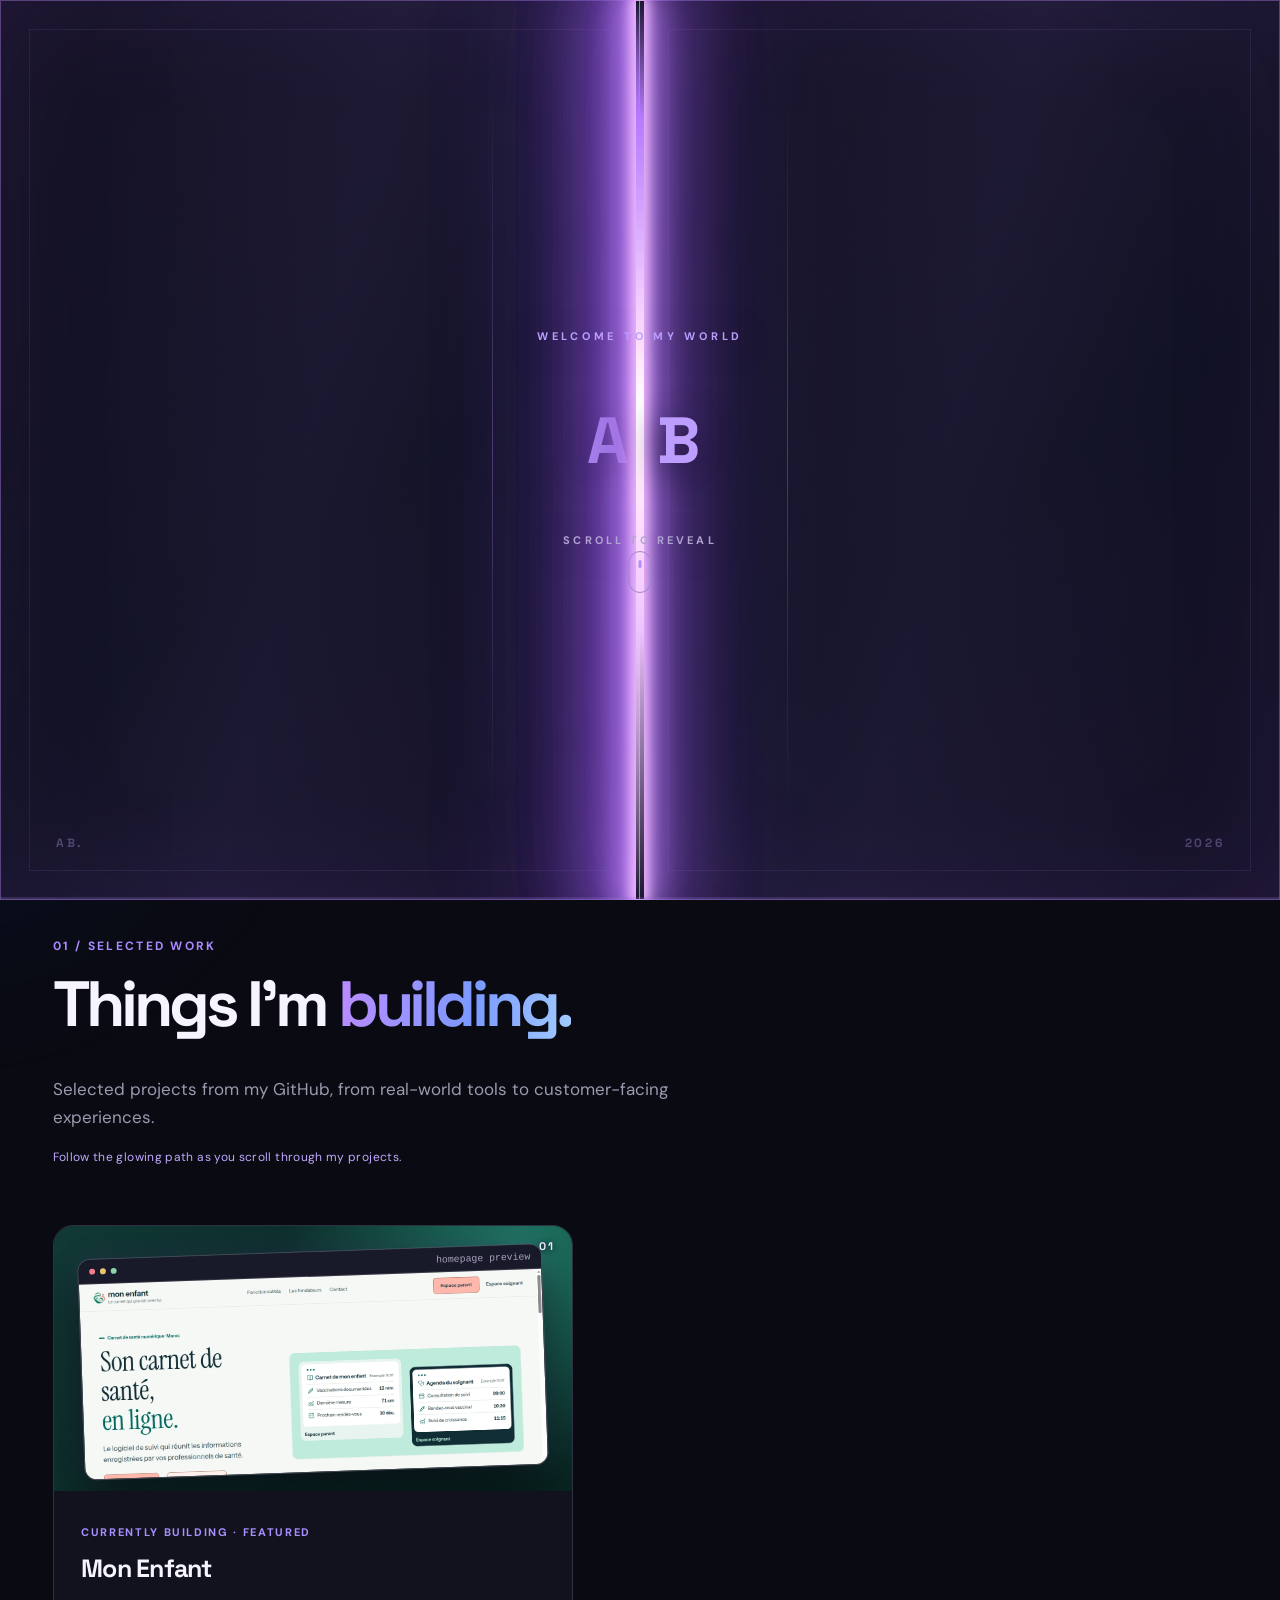
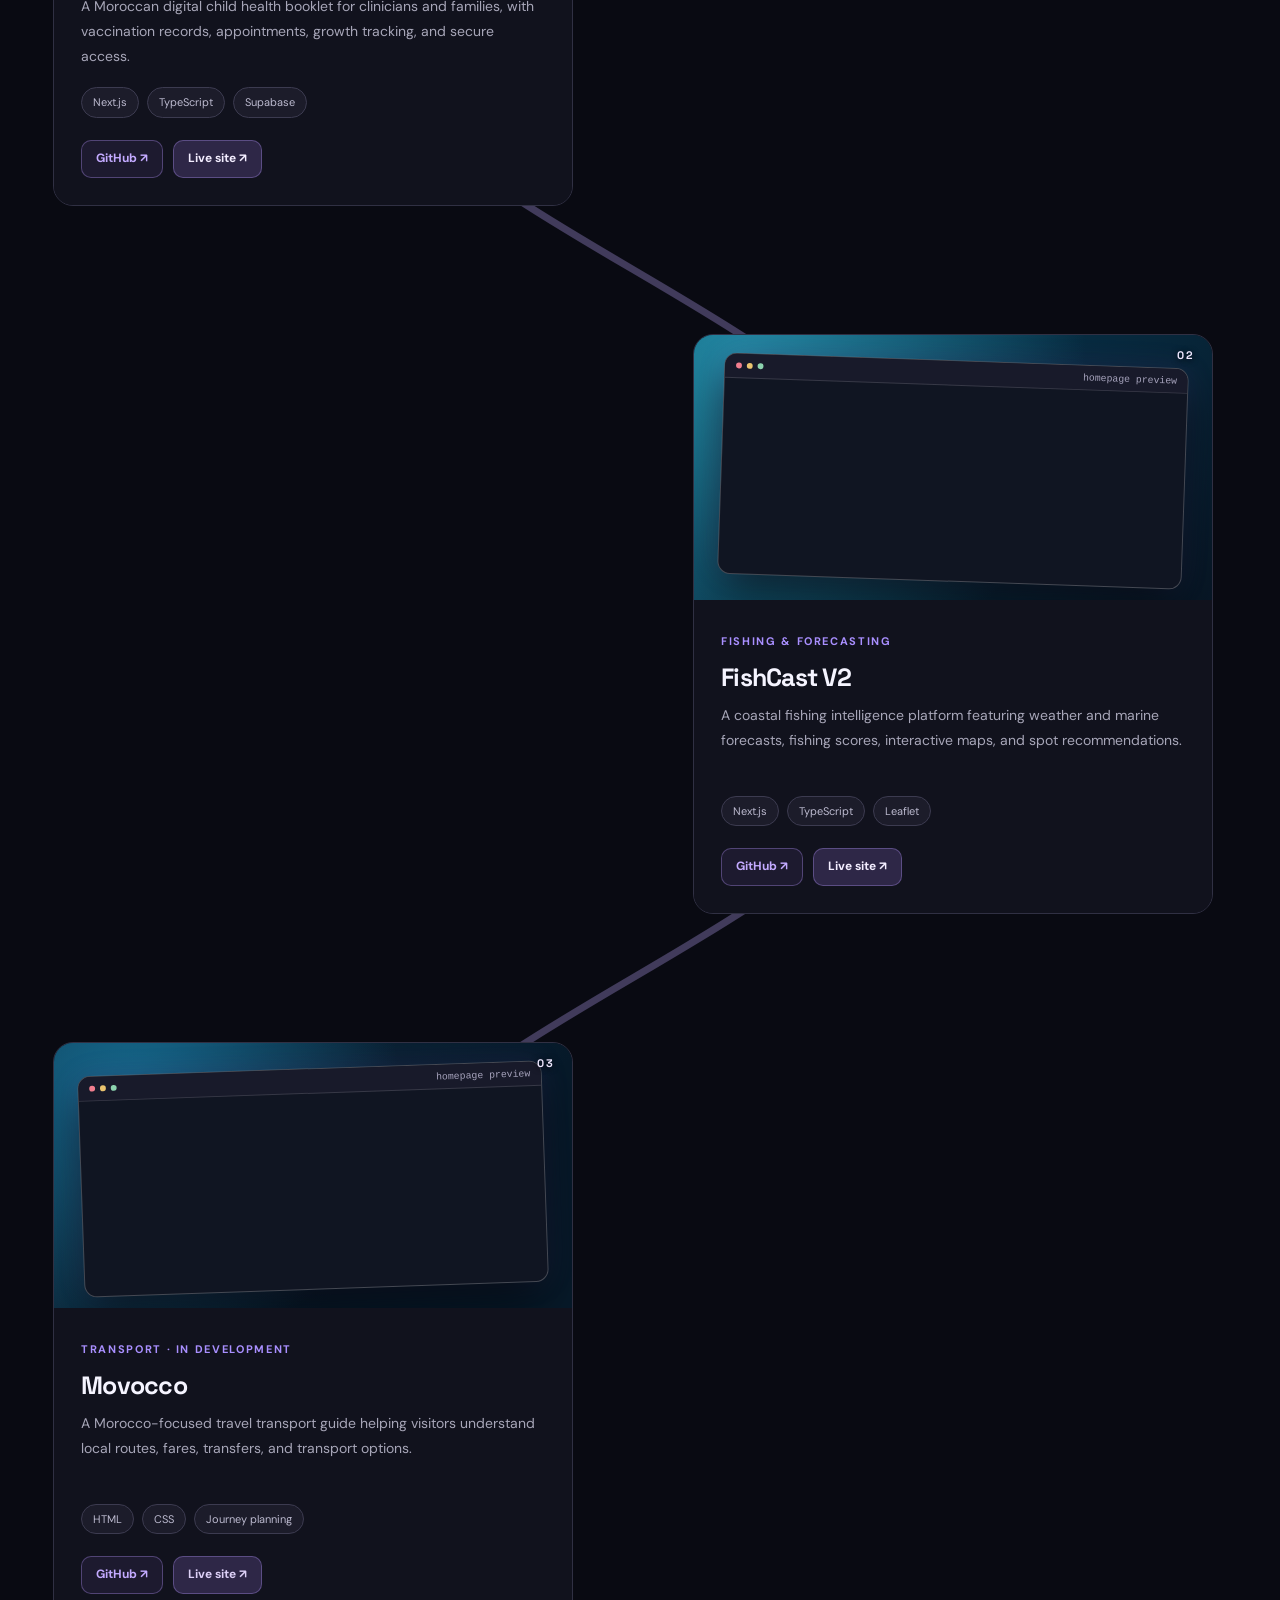
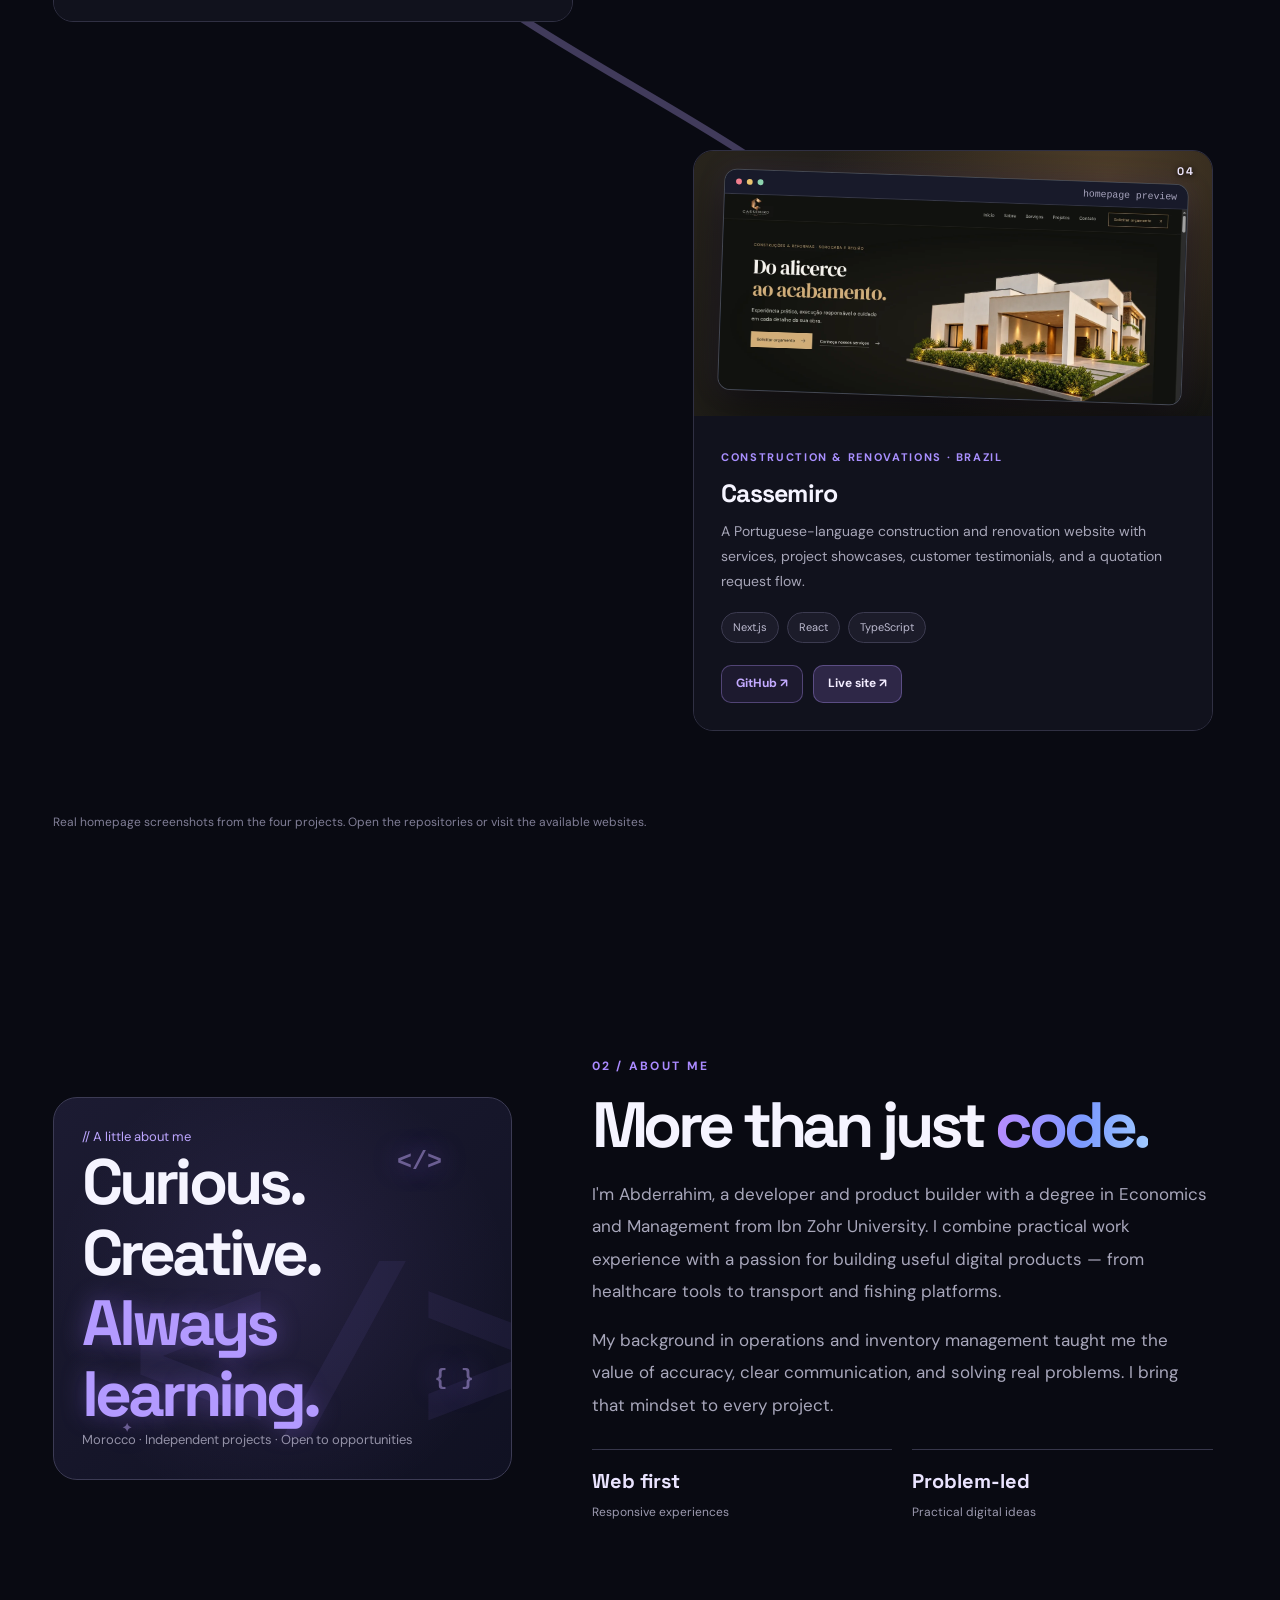
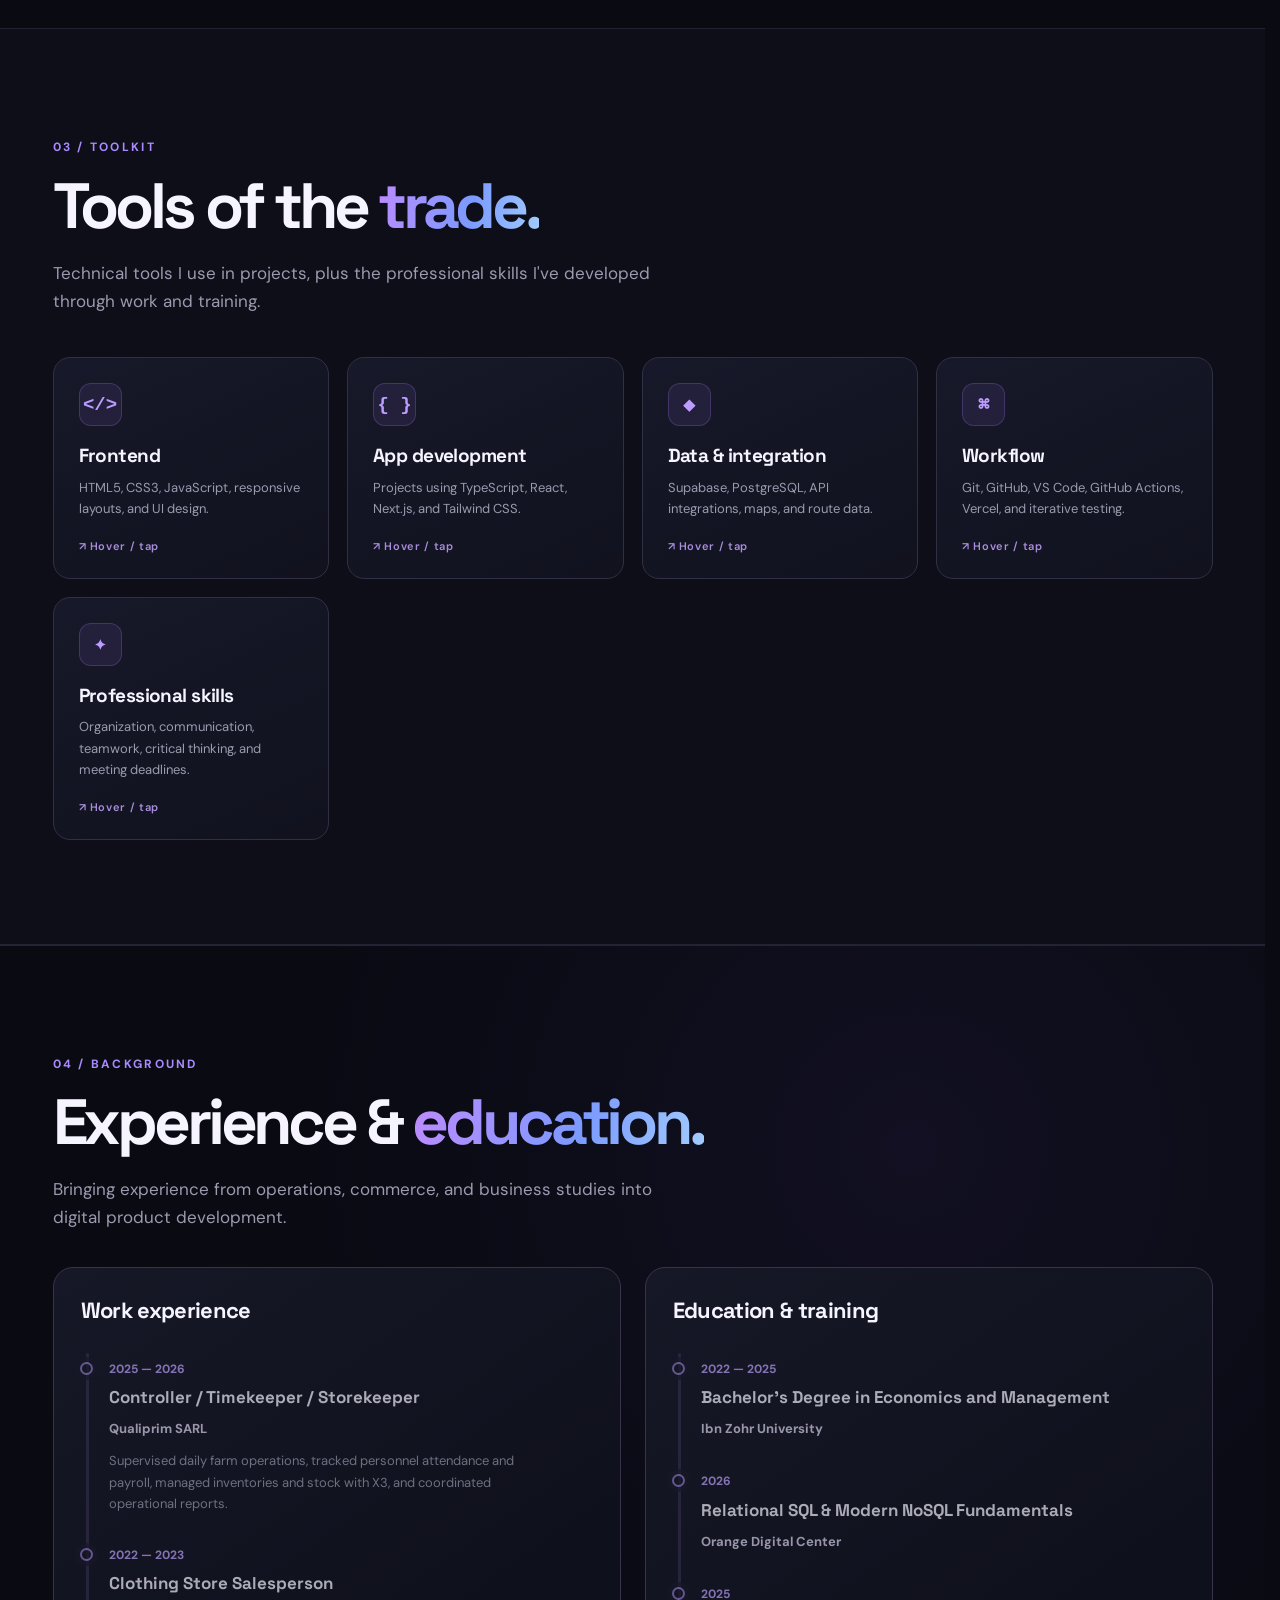
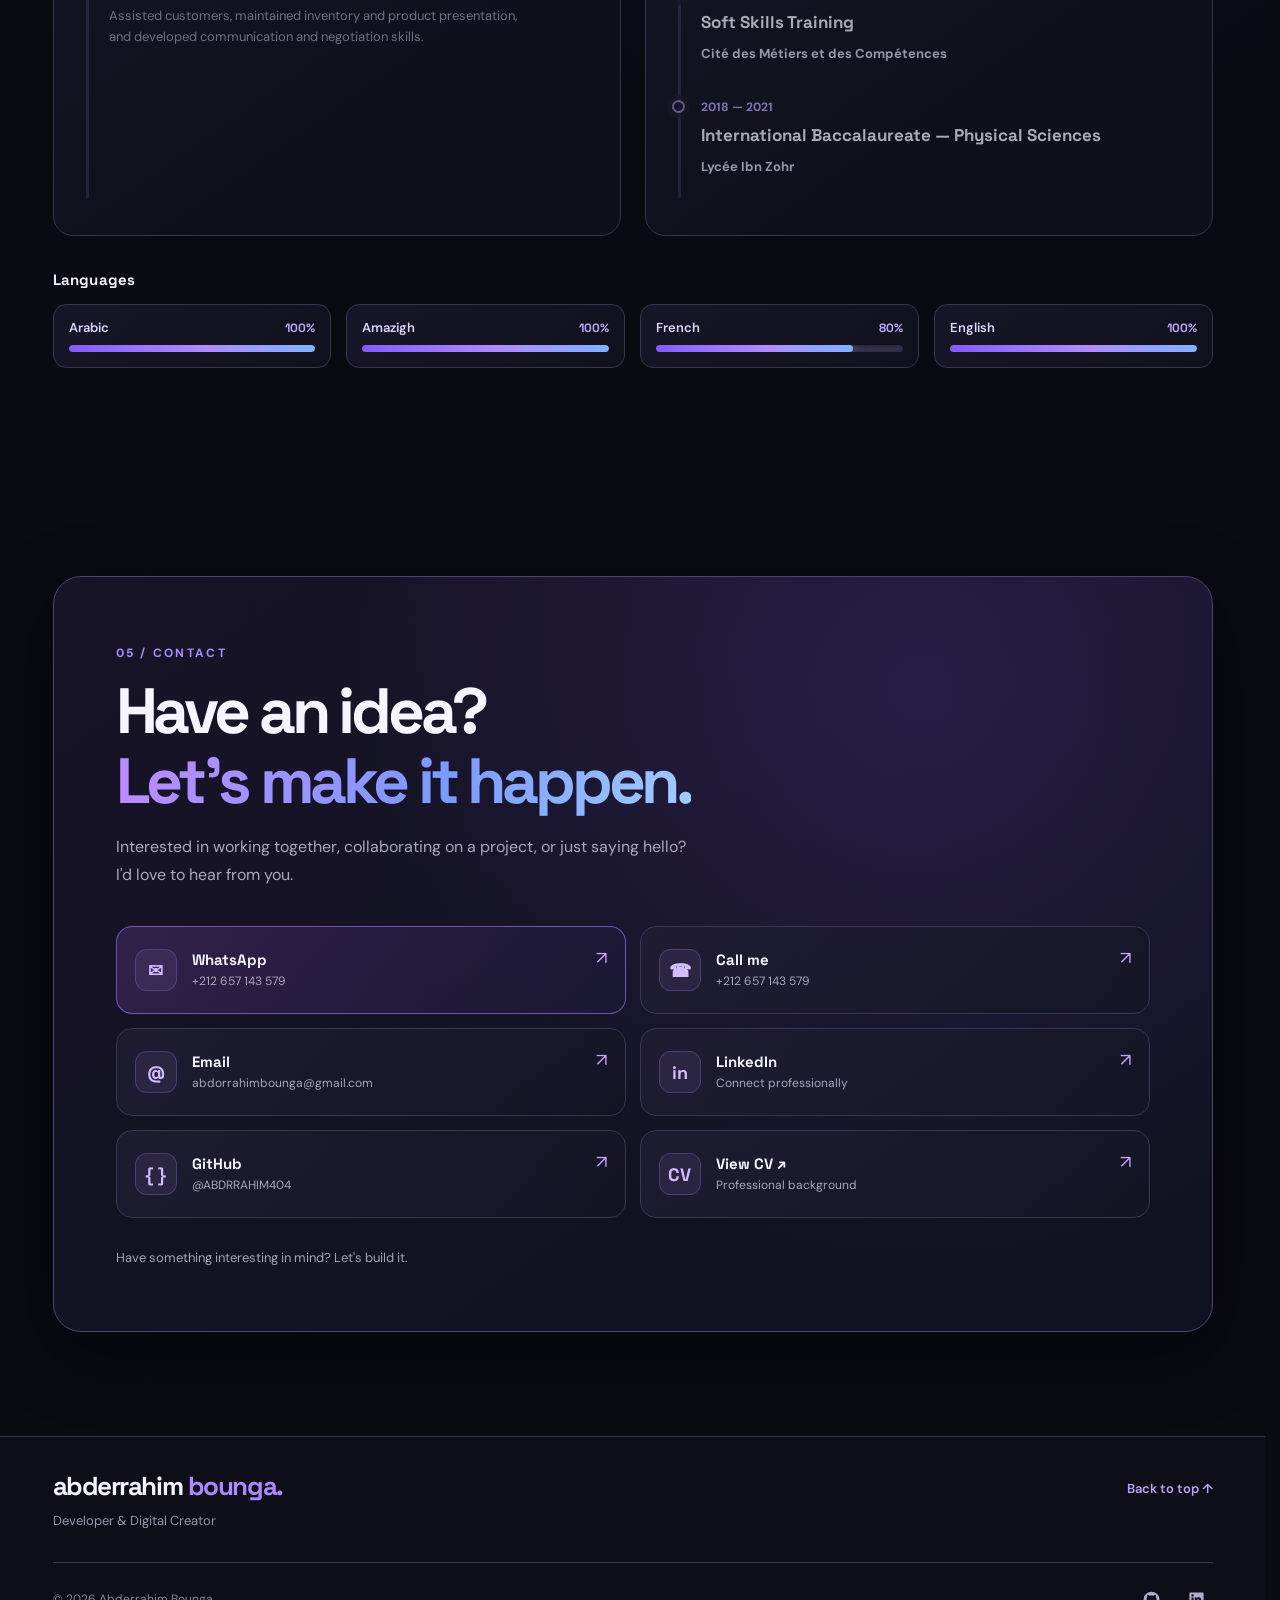
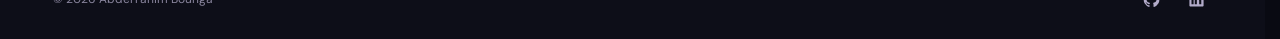
==== index.html @ b883e1d4 "final update of the profolio" ====
<!DOCTYPE html>

<html lang="en">
<head>
<meta charset="utf-8"/>
<meta content="width=device-width, initial-scale=1" name="viewport"/>
<meta content="#090a12" name="theme-color"/>
<meta content="Abderrahim Bounga — developer portfolio. Explore selected web and app projects, skills, and ways to connect." name="description"/>
<title>Abderrahim Bounga — Developer Portfolio</title>
<link href="https://fonts.googleapis.com" rel="preconnect"/>
<link crossorigin="" href="https://fonts.gstatic.com" rel="preconnect"/>
<link href="https://fonts.googleapis.com/css2?family=DM+Sans:wght@400;500;600;700&amp;family=Space+Grotesk:wght@400;500;600;700&amp;display=swap" rel="stylesheet"/>
<link href="css/style.css" rel="stylesheet"/>
</head>
<body><div aria-label="Portfolio introduction" class="opening-curtain" id="openingCurtain">
<div aria-hidden="true" class="curtain-wing wing-left">
<div class="curtain-line"></div><span class="curtain-mark">AB.</span>
<div class="curtain-edge-glow"></div>
<div class="wing-name wing-name-left"><span class="curtain-name-group"><span class="curtain-initial">A</span><span class="curtain-suffix">bderrahim</span></span></div>
</div>
<div aria-hidden="true" class="curtain-wing wing-right">
<div class="curtain-line"></div><span class="curtain-mark">2026</span>
<div class="curtain-edge-glow"></div>
<div class="wing-name wing-name-right"><span class="curtain-name-group"><span class="curtain-initial">B</span><span class="curtain-suffix">ounga</span></span></div>
</div>
<div class="curtain-center"><span class="curtain-overline" data-i18n="curtainIntro">WELCOME TO MY WORLD</span><p data-i18n="curtainScroll">SCROLL TO REVEAL</p><div class="curtain-mouse"><span></span></div></div>
<div aria-hidden="true" class="curtain-progress-track"><span class="curtain-progress-bar"></span></div>
</div>
<div aria-hidden="true" class="noise"></div>
<div aria-hidden="true" class="ambient one"></div><div aria-hidden="true" class="ambient two"></div>
<div id="portfolioSite"><header class="site-header header-polished" id="top"><div class="container header-inner">
<a aria-label="Abderrahim Bounga — Home" class="logo" href="#top">abderrahim <span class="brand-surname">bounga</span><span class="brand-dot">.</span></a>
<button aria-controls="mainNav" aria-expanded="false" aria-label="Open navigation" class="menu-button" id="menuButton" type="button"><span aria-hidden="true" class="menu-icon"></span></button>
<nav aria-label="Main navigation" class="nav nav-polished" id="mainNav"><a data-i18n="t0" data-section-link="" href="#about">About</a><a data-i18n="t1" data-section-link="" href="#projects">Projects</a><a data-i18n="t2" data-section-link="" href="#skills">Skills</a><a data-i18n="t3" data-section-link="" href="#experience">Experience</a><a class="nav-contact" data-i18n="t4" data-section-link="" href="#contact">Let's talk ↗</a><div aria-label="Language / Langue" class="lang-switch" role="group"><button aria-pressed="true" class="lang-btn active" data-lang="en" type="button">EN</button><span aria-hidden="true">/</span><button aria-pressed="false" class="lang-btn" data-lang="fr" type="button">FR</button></div></nav>
</div></header><span aria-hidden="true" class="header-progress"></span><main>
<div class="container"><section aria-labelledby="hero-title" class="hero hero-magic" id="hero">
<div aria-hidden="true" class="hero-fx">
<div class="hero-grid"></div>
<div class="hero-spotlight"></div>
<div class="hero-particles">
<span style="--x:8%;--y:16%;--size:8px;--dur:14s;--delay:-3s"></span>
<span style="--x:18%;--y:72%;--size:5px;--dur:12s;--delay:-5s"></span>
<span style="--x:28%;--y:26%;--size:6px;--dur:16s;--delay:-9s"></span>
<span style="--x:40%;--y:82%;--size:7px;--dur:18s;--delay:-2s"></span>
<span style="--x:54%;--y:18%;--size:5px;--dur:15s;--delay:-11s"></span>
<span style="--x:62%;--y:66%;--size:9px;--dur:17s;--delay:-7s"></span>
<span style="--x:74%;--y:32%;--size:6px;--dur:13s;--delay:-4s"></span>
<span style="--x:82%;--y:78%;--size:7px;--dur:19s;--delay:-8s"></span>
<span style="--x:90%;--y:22%;--size:4px;--dur:12s;--delay:-10s"></span>
<span style="--x:94%;--y:58%;--size:8px;--dur:20s;--delay:-6s"></span>
</div>
</div><div class="hero-copy reveal"><div class="hero-copy-inner">
<span class="eyebrow" data-i18n="t5"><span class="pulse"></span> Developer &amp; digital creator</span>
<h1 data-i18n="t6" id="hero-title">Building digital<br/><span class="gradient-text">ideas into reality.</span></h1>
<p class="intro" data-i18n="t7">Hey, I'm <strong class="intro-name">Abderrahim</strong> — a developer who enjoys turning ambitious ideas into useful, thoughtful web experiences.</p>
<div class="actions"><a class="btn primary" data-i18n="t8" href="#projects">Explore my work <span aria-hidden="true">↗</span></a><a class="btn secondary" data-i18n="t9" href="#contact">Get in touch <span aria-hidden="true">↗</span></a><a class="btn secondary" data-i18n="t10" href="assets/Abderrahim_Bounga_CV.html" rel="noopener noreferrer" target="_blank">View my CV ↗</a></div>
<div class="socials"><a data-i18n="t11" href="https://github.com/ABDRRAHIM404" rel="noopener noreferrer" target="_blank">GitHub ↗</a><span class="sep">/</span><a href="https://www.linkedin.com/in/abderrahim-bounga" rel="noopener noreferrer" target="_blank">LinkedIn ↗</a><span class="sep">/</span><a data-i18n="t12" href="#projects">Projects</a><span class="sep">/</span><a data-i18n="t13" href="#about">About me</a></div>
</div></div><div aria-label="Portrait photo of Abderrahim" class="hero-art reveal"><div class="hero-art-inner"><div aria-hidden="true" class="portrait-orbit orbit-one" data-parallax-depth="10"></div><div aria-hidden="true" class="portrait-orbit orbit-two" data-parallax-depth="16"></div><div class="portrait-shell" data-parallax-depth="14"><div class="portrait-glow"></div><img alt="Portrait of Abderrahim" class="portrait-image" decoding="async" fetchpriority="high" height="1350" loading="eager" onerror="this.onerror=null;this.src='assets/avatar-placeholder.svg'" src="assets/profile.webp" width="1050"/><div aria-hidden="true" class="portrait-tint"></div><div class="portrait-caption" data-i18n="t14"><span class="caption-pulse"></span> Building thoughtful web experiences</div></div><div class="portrait-chip" data-i18n="t15" data-parallax-depth="24">✦ Design + Development</div><div class="portrait-chip chip-bottom" data-i18n="t16" data-parallax-depth="20">&lt;/&gt; Always creating</div></div></div><div class="scroll-note" data-i18n="t17">Scroll to explore</div></section></div>
<section class="section projects" id="projects"><div class="container"><div class="reveal"><span class="section-label" data-i18n="t18">01 / Selected work</span><div class="section-header"><h2 data-i18n="t19">Things I'm <span class="gradient-text">building.</span></h2></div><p class="section-intro" data-i18n="t20">Selected projects from my GitHub, from real-world tools to customer-facing experiences.</p><p class="journey-hint" data-i18n="journeyHint">Follow the glowing path as you scroll through my projects.</p></div>
<div class="project-journey" id="projectJourney"><svg aria-hidden="true" class="project-path" preserveaspectratio="none"><path class="path-track" fill="none"></path><path class="path-progress" fill="none"></path></svg><article class="project-card reveal journey-card journey-left" data-project-index="0"><span aria-hidden="true" class="project-cursor-glow"></span><span aria-hidden="true" class="journey-node"></span><span aria-hidden="true" class="journey-number">01</span><div aria-label="Homepage screenshot of Mon Enfant" class="project-visual preview-frame health" role="img"><div class="project-screenshot-window"><div aria-hidden="true" class="project-screenshot-chrome"><i></i><i></i><i></i><span>homepage preview</span></div><img alt="Mon Enfant homepage preview" class="project-screenshot" decoding="async" height="649" loading="lazy" src="assets/projects/mon-enfant.webp" width="1356"/></div></div><div class="project-body"><span class="project-type" data-i18n="t33">Currently building · Featured</span><h3>Mon Enfant</h3><p data-i18n="t37">A Moroccan digital child health booklet for clinicians and families, with vaccination records, appointments, growth tracking, and secure access.</p><div class="tags"><span class="tag">Next.js</span><span class="tag">TypeScript</span><span class="tag">Supabase</span></div><div class="project-foot"><a aria-label="View code for Mon Enfant (new tab)" class="project-action project-action-code" data-i18n="t41" href="https://github.com/ABDRRAHIM404/mon-enfant" rel="noopener noreferrer" target="_blank">GitHub ↗</a><a aria-label="Open live demo of Mon Enfant (new tab)" class="project-action project-action-live" data-i18n="t42" href="https://mon-enfant.vercel.app" rel="noopener noreferrer" target="_blank">Live site ↗</a></div></div></article><article class="project-card reveal journey-card journey-right" data-project-index="1"><span aria-hidden="true" class="project-cursor-glow"></span><span aria-hidden="true" class="journey-node"></span><span aria-hidden="true" class="journey-number">02</span><div aria-label="Homepage screenshot of FishCast V2" class="project-visual preview-frame fish" role="img"><div class="project-screenshot-window"><div aria-hidden="true" class="project-screenshot-chrome"><i></i><i></i><i></i><span>homepage preview</span></div><img alt="FishCast V2 homepage preview" class="project-screenshot" decoding="async" height="649" loading="lazy" src="assets/projects/fishcast.webp" width="1356"/></div></div><div class="project-body"><span class="project-type" data-i18n="t34">Fishing &amp; forecasting</span><h3>FishCast V2</h3><p data-i18n="t38">A coastal fishing intelligence platform featuring weather and marine forecasts, fishing scores, interactive maps, and spot recommendations.</p><div class="tags"><span class="tag">Next.js</span><span class="tag">TypeScript</span><span class="tag">Leaflet</span></div><div class="project-foot"><a aria-label="View code for FishCast V2 (new tab)" class="project-action project-action-code" data-i18n="t43" href="https://github.com/ABDRRAHIM404/fishcastv2" rel="noopener noreferrer" target="_blank">GitHub ↗</a><a aria-label="Open live demo of FishCast V2 (new tab)" class="project-action project-action-live" data-i18n="t44" href="https://fishcastv2.vercel.app" rel="noopener noreferrer" target="_blank">Live site ↗</a></div></div></article><article class="project-card reveal journey-card journey-left" data-project-index="2"><span aria-hidden="true" class="project-cursor-glow"></span><span aria-hidden="true" class="journey-node"></span><span aria-hidden="true" class="journey-number">03</span><div aria-label="Homepage screenshot of Movocco" class="project-visual preview-frame transit" role="img"><div class="project-screenshot-window"><div aria-hidden="true" class="project-screenshot-chrome"><i></i><i></i><i></i><span>homepage preview</span></div><img alt="Movocco homepage preview" class="project-screenshot" decoding="async" height="649" loading="lazy" src="assets/projects/movocco.webp" width="1356"/></div></div><div class="project-body"><span class="project-type" data-i18n="t35">Transport · In development</span><h3>Movocco</h3><p data-i18n="t39">A Morocco-focused travel transport guide helping visitors understand local routes, fares, transfers, and transport options.</p><div class="tags"><span class="tag">HTML</span><span class="tag">CSS</span><span class="tag">Journey planning</span></div><div class="project-foot"><a aria-label="View code for Movocco (new tab)" class="project-action project-action-code" data-i18n="t45" href="https://github.com/ABDRRAHIM404/movocco" rel="noopener noreferrer" target="_blank">GitHub ↗</a><button aria-label="Movocco live site is not available yet" class="project-action project-action-live project-action-placeholder" data-i18n="t46" title="Live site not published yet" type="button">Live site ↗</button></div></div></article><article class="project-card reveal journey-card journey-right" data-project-index="3"><span aria-hidden="true" class="project-cursor-glow"></span><span aria-hidden="true" class="journey-node"></span><span aria-hidden="true" class="journey-number">04</span><div aria-label="Homepage screenshot of Cassemiro" class="project-visual preview-frame cassemiro" role="img"><div class="project-screenshot-window"><div aria-hidden="true" class="project-screenshot-chrome"><i></i><i></i><i></i><span>homepage preview</span></div><img alt="Cassemiro homepage preview" class="project-screenshot" decoding="async" height="649" loading="lazy" src="assets/projects/cassemiro.webp" width="1356"/></div></div><div class="project-body"><span class="project-type" data-i18n="t36">Construction &amp; renovations · Brazil</span><h3>Cassemiro</h3><p data-i18n="t40">A Portuguese-language construction and renovation website with services, project showcases, customer testimonials, and a quotation request flow.</p><div class="tags"><span class="tag">Next.js</span><span class="tag">React</span><span class="tag">TypeScript</span></div><div class="project-foot"><a aria-label="View code for Cassemiro (new tab)" class="project-action project-action-code" data-i18n="t47" href="https://github.com/ABDRRAHIM404/cassemiro" rel="noopener noreferrer" target="_blank">GitHub ↗</a><a aria-label="Open Cassemiro website (new tab)" class="project-action project-action-live" data-i18n="t48" href="https://cassemiro-one.vercel.app/" rel="noopener noreferrer" target="_blank">Live site ↗</a></div></div></article></div><p class="project-note" data-i18n="journeyNote">Real homepage screenshots from the four projects. Open the repositories or visit the available websites.</p>
</div></section>
<section class="section about-magic" id="about"><div class="container about-grid"><div class="about-art reveal"><div class="about-card-motion"><span class="top-label" data-i18n="t50">// A little about me</span><div class="big" data-i18n="t51"><span class="about-keyword keyword-1">Curious.</span><br/><span class="about-keyword keyword-2">Creative.</span><br/><span class="about-last"><span class="about-keyword keyword-3">Always learning.</span></span></div><span class="bottom-label" data-i18n="t52">Morocco · Independent projects · Open to opportunities</span></div><div aria-hidden="true" class="about-symbols"><span class="about-symbol one">&lt;/&gt;</span><span class="about-symbol two">{ }</span><span class="about-symbol three">✦</span></div></div><div class="about-copy reveal"><span class="section-label" data-i18n="t53">02 / About me</span><h2 data-i18n="t54">More than just <span class="gradient-text">code.</span></h2><p class="about-story" data-i18n="t55">I'm Abderrahim, a developer and product builder with a degree in Economics and Management from Ibn Zohr University. I combine practical work experience with a passion for building useful digital products — from healthcare tools to transport and fishing platforms.</p><p class="about-story" data-i18n="t56">My background in operations and inventory management taught me the value of accuracy, clear communication, and solving real problems. I bring that mindset to every project.</p><div class="about-stats"><div class="stat"><strong data-i18n="t57">Web first</strong><span data-i18n="t59">Responsive experiences</span></div><div class="stat"><strong data-i18n="t58">Problem-led</strong><span data-i18n="t60">Practical digital ideas</span></div></div></div></div></section>
<section class="section skills" id="skills"><div class="container"><div class="reveal"><span class="section-label" data-i18n="t61">03 / Toolkit</span><h2 data-i18n="t62">Tools of the <span class="gradient-text">trade.</span></h2><p class="section-intro" data-i18n="t63">Technical tools I use in projects, plus the professional skills I've developed through work and training.</p></div><div class="skills-grid"><div aria-expanded="false" aria-haspopup="dialog" aria-label="Frontend — show preview" class="skill-card reveal" data-skill="frontend" role="button" tabindex="0"><div class="symbol">&lt;/&gt;</div><h3 data-i18n="t64">Frontend</h3><p data-i18n="t69">HTML5, CSS3, JavaScript, responsive layouts, and UI design.</p><span aria-hidden="true" class="skill-hint">↗ Hover / tap</span></div><div aria-expanded="false" aria-haspopup="dialog" aria-label="App development — show preview" class="skill-card reveal" data-skill="app" role="button" tabindex="0"><div class="symbol">{ }</div><h3 data-i18n="t65">App development</h3><p data-i18n="t70">Projects using TypeScript, React, Next.js, and Tailwind CSS.</p><span aria-hidden="true" class="skill-hint">↗ Hover / tap</span></div><div aria-expanded="false" aria-haspopup="dialog" aria-label="Data &amp; integration — show preview" class="skill-card reveal" data-skill="data" role="button" tabindex="0"><div class="symbol">◈</div><h3 data-i18n="t66">Data &amp; integration</h3><p data-i18n="t71">Supabase, PostgreSQL, API integrations, maps, and route data.</p><span aria-hidden="true" class="skill-hint">↗ Hover / tap</span></div><div aria-expanded="false" aria-haspopup="dialog" aria-label="Workflow — show preview" class="skill-card reveal" data-skill="workflow" role="button" tabindex="0"><div class="symbol">⌘</div><h3 data-i18n="t67">Workflow</h3><p data-i18n="t72">Git, GitHub, VS Code, GitHub Actions, Vercel, and iterative testing.</p><span aria-hidden="true" class="skill-hint">↗ Hover / tap</span></div><div aria-expanded="false" aria-haspopup="dialog" aria-label="Professional skills — show preview" class="skill-card reveal" data-skill="professional" role="button" tabindex="0"><div class="symbol">✦</div><h3 data-i18n="t68">Professional skills</h3><p data-i18n="t73">Organization, communication, teamwork, critical thinking, and meeting deadlines.</p><span aria-hidden="true" class="skill-hint">↗ Hover / tap</span></div></div></div></section>
<section class="section experience experience-magic" id="experience">
<div class="container">
<div class="reveal"><span class="section-label" data-i18n="t74">04 / Background</span>
<h2 data-i18n="t75">Experience &amp; <span class="gradient-text">education.</span></h2>
<p class="section-intro" data-i18n="t76">Bringing experience from operations, commerce, and business studies into digital product development.</p>
</div>
<div class="experience-grid">
<div class="experience-column reveal experience-track" data-track="0">
<h3 data-i18n="t77">Work experience</h3>
<div aria-label="2025 — 2026 Controller / Timekeeper / Storekeeper Qualiprim SARL Supervised daily farm operations, tracked personnel attendance and payroll, managed inventories and stock with X3, and coordinated operational reports." class="timeline-item journey-entry" style="--entry-index:0" tabindex="0"><span aria-hidden="true" class="journey-dot"></span><span class="timeline-year">2025 — 2026</span><h4 data-i18n="t79">Controller / Timekeeper / Storekeeper</h4><strong>Qualiprim SARL</strong><p data-i18n="t85">Supervised daily farm operations, tracked personnel attendance and payroll, managed inventories and stock with X3, and coordinated operational reports.</p></div>
<div aria-label="2022 — 2023 Clothing Store Salesperson Assisted customers, maintained inventory and product presentation, and developed communication and negotiation skills." class="timeline-item journey-entry" style="--entry-index:1" tabindex="0"><span aria-hidden="true" class="journey-dot"></span><span class="timeline-year">2022 — 2023</span><h4 data-i18n="t80">Clothing Store Salesperson</h4><p data-i18n="t86">Assisted customers, maintained inventory and product presentation, and developed communication and negotiation skills.</p></div>
<div aria-hidden="true" class="experience-rail"><span class="experience-rail-progress"></span></div></div>
<div class="experience-column reveal experience-track" data-track="1">
<h3 data-i18n="t78">Education &amp; training</h3>
<div aria-label="2022 — 2025 Bachelor's Degree in Economics and Management Ibn Zohr University" class="timeline-item journey-entry" style="--entry-index:0" tabindex="0"><span aria-hidden="true" class="journey-dot"></span><span class="timeline-year">2022 — 2025</span><h4 data-i18n="t81">Bachelor's Degree in Economics and Management</h4><strong>Ibn Zohr University</strong></div>
<div aria-label="2026 Relational SQL &amp; Modern NoSQL Fundamentals Orange Digital Center" class="timeline-item journey-entry" style="--entry-index:1" tabindex="0"><span aria-hidden="true" class="journey-dot"></span><span class="timeline-year">2026</span><h4 data-i18n="t82">Relational SQL &amp; Modern NoSQL Fundamentals</h4><strong>Orange Digital Center</strong></div>
<div aria-label="2025 Soft Skills Training Cité des Métiers et des Compétences" class="timeline-item journey-entry" style="--entry-index:2" tabindex="0"><span aria-hidden="true" class="journey-dot"></span><span class="timeline-year">2025</span><h4 data-i18n="t83">Soft Skills Training</h4><strong>Cité des Métiers et des Compétences</strong></div>
<div aria-label="2018 — 2021 International Baccalaureate — Physical Sciences Lycée Ibn Zohr" class="timeline-item journey-entry" style="--entry-index:3" tabindex="0"><span aria-hidden="true" class="journey-dot"></span><span class="timeline-year">2018 — 2021</span><h4 data-i18n="t84">International Baccalaureate — Physical Sciences</h4><strong>Lycée Ibn Zohr</strong></div>
<div aria-hidden="true" class="experience-rail"><span class="experience-rail-progress"></span></div></div>
</div>
<div aria-labelledby="languages-heading" class="languages-block reveal" role="group">
<div class="languages-heading" data-lang-heading="true" id="languages-heading">Languages</div>
<div class="languages-inline">
<div class="language-item"><div class="language-name" data-lang-key="arabic">Arabic</div><span class="language-percent">100%</span><div class="language-meter" role="progressbar" aria-label="Arabic proficiency" aria-valuemin="0" aria-valuemax="100" aria-valuenow="100" style="--level:100%"><span class="language-fill"></span></div></div>
<div class="language-item"><div class="language-name" data-lang-key="amazigh">Amazigh</div><span class="language-percent">100%</span><div class="language-meter" role="progressbar" aria-label="Amazigh proficiency" aria-valuemin="0" aria-valuemax="100" aria-valuenow="100" style="--level:100%"><span class="language-fill"></span></div></div>
<div class="language-item"><div class="language-name" data-lang-key="french">French</div><span class="language-percent">80%</span><div class="language-meter" role="progressbar" aria-label="French proficiency" aria-valuemin="0" aria-valuemax="100" aria-valuenow="80" style="--level:80%"><span class="language-fill"></span></div></div>
<div class="language-item"><div class="language-name" data-lang-key="english">English</div><span class="language-percent">100%</span><div class="language-meter" role="progressbar" aria-label="English proficiency" aria-valuemin="0" aria-valuemax="100" aria-valuenow="100" style="--level:100%"><span class="language-fill"></span></div></div>
</div>
</div>
</div>
</section><section class="section contact-magic" id="contact">
<div class="container">
<div class="contact-stage reveal">
<div aria-hidden="true" class="contact-light"></div>
<div class="contact-head"><span class="section-label" data-i18n="t88">05 / Contact</span><h2 data-i18n="t89">Have an idea?<br/><span class="gradient-text">Let's make it happen.</span></h2><p data-i18n="t90">Interested in working together, collaborating on a project, or just saying hello? I'd love to hear from you.</p></div>
<div class="contact-options">
<a aria-label="Chat with Abderrahim on WhatsApp" class="contact-option featured" href="https://wa.me/212657143579" rel="noopener noreferrer" target="_blank">
<span aria-hidden="true" class="contact-option-icon">✉</span><span class="contact-option-copy"><strong data-i18n="contactWhatsApp">WhatsApp</strong><small>+212 657 143 579</small></span><span aria-hidden="true" class="contact-option-arrow">↗</span></a>
<a aria-label="Call Abderrahim at +212 657 143 579" class="contact-option" href="tel:+212657143579">
<span aria-hidden="true" class="contact-option-icon">☎</span><span class="contact-option-copy"><strong data-i18n="contactCall">Call me</strong><small>+212 657 143 579</small></span><span aria-hidden="true" class="contact-option-arrow">↗</span></a>
<a class="contact-option" href="mailto:abdorrahimbounga@gmail.com?subject=Hello%20Abderrahim" id="emailLink">
<span aria-hidden="true" class="contact-option-icon">@</span><span class="contact-option-copy"><strong data-i18n="contactEmail">Email</strong><small>abdorrahimbounga@gmail.com</small></span><span aria-hidden="true" class="contact-option-arrow">↗</span></a>
<a class="contact-option" href="https://www.linkedin.com/in/abderrahim-bounga" rel="noopener noreferrer" target="_blank">
<span aria-hidden="true" class="contact-option-icon">in</span><span class="contact-option-copy"><strong>LinkedIn</strong><small data-i18n="contactLinkedIn">Connect professionally</small></span><span aria-hidden="true" class="contact-option-arrow">↗</span></a>
<a class="contact-option" href="https://github.com/ABDRRAHIM404" rel="noopener noreferrer" target="_blank">
<span aria-hidden="true" class="contact-option-icon">{ }</span><span class="contact-option-copy"><strong>GitHub</strong><small>@ABDRRAHIM404</small></span><span aria-hidden="true" class="contact-option-arrow">↗</span></a>
<a class="contact-option" href="assets/Abderrahim_Bounga_CV.html" rel="noopener noreferrer" target="_blank">
<span aria-hidden="true" class="contact-option-icon">CV</span><span class="contact-option-copy"><strong data-i18n="t92">View CV ↗</strong><small data-i18n="contactCV">Professional background</small></span><span aria-hidden="true" class="contact-option-arrow">↗</span></a>
</div>
<p class="contact-signoff" data-i18n="contactSignoff">Have something interesting in mind? Let's build it.</p>
</div>
</div>
</section>
</main><footer class="footer footer-polished footer-minimal"><div class="container footer-simple">
<div class="footer-simple-top">
<div class="footer-simple-brand"><a class="footer-name" href="#top">abderrahim <span>bounga.</span></a><p data-ui-en="Developer &amp; Digital Creator" data-ui-fr="Développeur &amp; créateur numérique">Developer &amp; Digital Creator</p></div>
<a class="footer-return" data-scroll-curtain="true" data-ui-en="Back to top ↑" data-ui-fr="Retour en haut ↑" href="#top">Back to top ↑</a>
</div>
<div class="footer-simple-bottom"><span>© <span id="year"></span> Abderrahim Bounga</span><div class="footer-socials"><a aria-label="GitHub" href="https://github.com/ABDRRAHIM404" rel="noopener noreferrer" target="_blank" title="GitHub"><svg aria-hidden="true" fill="currentColor" viewbox="0 0 24 24"><path d="M12 .9a11.1 11.1 0 0 0-3.51 21.63c.55.1.76-.24.76-.53v-2.04c-3.1.68-3.76-1.32-3.76-1.32-.5-1.3-1.24-1.64-1.24-1.64-1.02-.7.08-.69.08-.69 1.13.08 1.73 1.16 1.73 1.16 1.01 1.73 2.66 1.23 3.31.94.1-.73.39-1.23.71-1.51-2.47-.28-5.08-1.24-5.08-5.49 0-1.21.44-2.2 1.16-2.98-.12-.28-.5-1.42.11-2.96 0 0 .95-.3 3.05 1.14a10.6 10.6 0 0 1 5.55 0c2.1-1.43 3.04-1.14 3.04-1.14.61 1.54.23 2.68.11 2.96.73.78 1.16 1.77 1.16 2.98 0 4.26-2.61 5.2-5.1 5.48.4.35.76 1.02.76 2.06V22c0 .29.2.64.77.53A11.1 11.1 0 0 0 12 .9Z"></path></svg></a><a aria-label="LinkedIn" href="https://www.linkedin.com/in/abderrahim-bounga" rel="noopener noreferrer" target="_blank" title="LinkedIn"><svg aria-hidden="true" fill="currentColor" viewbox="0 0 24 24"><path d="M20.45 2H3.55A1.55 1.55 0 0 0 2 3.55v16.9C2 21.3 2.7 22 3.55 22h16.9c.85 0 1.55-.7 1.55-1.55V3.55C22 2.7 21.3 2 20.45 2ZM7.9 18.75H4.95V9.2H7.9v9.55ZM6.43 7.9a1.71 1.71 0 1 1 0-3.42 1.71 1.71 0 0 1 0 3.42Zm12.32 10.85H15.8V14.1c0-1.1-.02-2.52-1.54-2.52-1.54 0-1.77 1.2-1.77 2.44v4.73H9.54V9.2h2.83v1.3h.04c.39-.75 1.36-1.55 2.8-1.55 3 0 3.54 1.97 3.54 4.52v5.28Z"></path></svg></a></div></div>
</div></footer></div><script defer="" src="js/translations.js"></script><script defer="" src="js/main.js"></script><script defer="" src="js/skills.js"></script>
<script defer="True" src="js/curtain.js"></script><div aria-hidden="true" aria-label="Skill preview" aria-modal="false" class="skill-preview" id="skillPreview" role="dialog">
<div class="skill-preview-header"><div aria-hidden="true" class="skill-preview-dots"><i></i><i></i><i></i></div><span class="skill-preview-filename" id="skillFilename">index.html</span><button aria-label="Close skill preview" class="skill-preview-close" id="skillPreviewClose" type="button">×</button></div>
<div class="skill-preview-content"><div class="skill-preview-heading" id="skillPreviewHeading"></div><div aria-label="Examples" class="skill-preview-tabs" id="skillPreviewTabs" role="group"></div><pre class="skill-preview-code"><code id="skillPreviewCode"></code><span aria-hidden="true" class="skill-code-caret"></span></pre><div class="skill-preview-footer"><span class="skill-preview-status"><i></i><span id="skillPreviewStatus">Ready</span></span><span>AB / PORTFOLIO</span></div></div>
</div><script defer="" src="js/projects.js"></script></body>
</html>
---- css/style.css ----
:root{color-scheme:dark;--bg:#090a12;--panel:#10111d;--panel2:#151626;--text:#f5f4ff;--muted:#9b9aaf;--line:#2a2b3e;--purple:#a87bff;--blue:#79a7ff;--lime:#c8ffad;--max:1160px}
    *{box-sizing:border-box}html{scroll-behavior:smooth}body{margin:0;background:var(--bg);color:var(--text);font:16px/1.65 'DM Sans',sans-serif;overflow-x:hidden}a{color:inherit;text-decoration:none}button{font:inherit}::selection{background:#9d7bff;color:#080910}h1,h2,h3,p{margin-top:0}h1,h2,h3,.logo,.nav{font-family:'Space Grotesk',sans-serif}h1,h2{letter-spacing:-.065em}h1{font-size:clamp(3.55rem,8vw,7.25rem);line-height:1.04;margin:19px 0 25px}h2{font-size:clamp(2.35rem,5vw,4.5rem);line-height:1.08;margin:12px 0 18px}h3{line-height:1.3;letter-spacing:-.03em}.container{width:min(var(--max),calc(100% - 48px));margin:auto}.ambient{position:absolute;pointer-events:none;filter:blur(110px);border-radius:50%;opacity:.28}.ambient.one{width:570px;height:570px;background:#4823ac;top:25px;right:-260px}.ambient.two{width:420px;height:420px;background:#183e9e;top:460px;left:-280px;opacity:.21}.noise{position:fixed;inset:0;pointer-events:none;z-index:30;opacity:.05;background-image:url("data:image/svg+xml,%3Csvg viewBox='0 0 180 180' xmlns='http://www.w3.org/2000/svg'%3E%3Cfilter id='n'%3E%3CfeTurbulence type='fractalNoise' baseFrequency='.95' numOctaves='3' stitchTiles='stitch'/%3E%3C/filter%3E%3Crect width='100%25' height='100%25' filter='url(%23n)' opacity='.5'/%3E%3C/svg%3E")}.site-header{height:86px;position:relative;z-index:20}.header-inner{height:100%;display:flex;align-items:center;justify-content:space-between;gap:20px}.logo{font-weight:700;font-size:23px;letter-spacing:-.055em}.logo span{color:var(--purple)}.nav{display:flex;align-items:center;gap:36px;font-size:13px;font-weight:600;color:#adabbf}.nav a:hover,.nav a:focus-visible{color:white}.nav .nav-contact{border:1px solid #454258;border-radius:999px;padding:10px 19px;color:white}.menu-button{display:none;cursor:pointer;border:1px solid var(--line);color:white;background:#161625;padding:10px;border-radius:10px}.menu-button svg{display:block}.hero{min-height:665px;position:relative;display:grid;grid-template-columns:1fr 370px;align-items:center;gap:55px;padding:54px 0 100px}.eyebrow{display:inline-flex;align-items:center;gap:10px;text-transform:uppercase;letter-spacing:.17em;font-size:12px;font-weight:700;color:#c1b7e8}.pulse{width:8px;height:8px;display:inline-block;background:#b2ffa0;border-radius:50%;box-shadow:0 0 0 5px #b2ffa019}.gradient-text{background:linear-gradient(100deg,#b88cff 5%,#7b9aff 58%,#a2ccff);-webkit-background-clip:text;background-clip:text;color:transparent}.intro{max-width:560px;font-size:18px;color:var(--muted);line-height:1.85}.actions{display:flex;flex-wrap:wrap;align-items:center;gap:12px;margin-top:32px}.btn{border:1px solid transparent;display:inline-flex;gap:11px;align-items:center;justify-content:center;padding:13px 21px;border-radius:12px;font-size:14px;font-weight:700;transition:transform .2s,background .2s,border-color .2s}.btn:hover{transform:translateY(-3px)}.btn.primary{background:#ad85ff;color:#0c0816}.btn.primary:hover{background:#c5a8ff}.btn.secondary{border-color:#38384c;background:#151522;color:#ededf9}.btn.secondary:hover{border-color:#a78aff}.socials{display:flex;gap:15px;margin-top:34px;color:#b5b3c8;font-size:13px}.socials a:hover{color:white}.socials .sep{color:#424153}.hero-art{position:relative;aspect-ratio:1 / 1;display:grid;place-items:center}.art-orbit{width:100%;height:100%;border:1px solid #44426488;border-radius:50%;position:absolute;transform:rotate(-24deg) scale(.95)}.art-orbit:before{content:'';position:absolute;width:13px;height:13px;background:#b38dff;border-radius:50%;left:12%;top:14%;box-shadow:0 0 22px #ae83ff}.art-orbit.alt{transform:rotate(47deg) scale(.74);border-style:dashed;opacity:.55}.code-window{width:330px;max-width:95%;background:linear-gradient(155deg,#202138,#11121e);border:1px solid #505070;box-shadow:0 30px 95px #0009,0 0 100px #9c6ffb18;transform:rotate(7deg);border-radius:19px;overflow:hidden;position:relative;animation:float 6s ease-in-out infinite}.window-top{height:48px;padding:18px;display:flex;gap:6px;align-items:center;border-bottom:1px solid #38384f}.dot{width:8px;height:8px;border-radius:50%;background:#ff7b80}.dot:nth-child(2){background:#ffc676}.dot:nth-child(3){background:#a6ecaa}.window-name{margin-left:auto;font-size:11px;color:#797c99;font-family:monospace}.code-lines{padding:26px 25px 34px;font:14px/2.1 ui-monospace,Consolas,monospace;color:#c1bdd9}.code-lines .pink{color:#d2a7ff}.code-lines .blue{color:#9fc8ff}.code-lines .green{color:#bcf8a3}.code-lines .dim{color:#74768d}.floating-tag{position:absolute;background:#1e1e30;border:1px solid #4c476a;border-radius:11px;padding:8px 14px;font-size:12px;box-shadow:0 20px 30px #0007}.floating-tag.top{top:55px;right:-4px}.floating-tag.bottom{bottom:63px;left:-10px}.scroll-note{position:absolute;bottom:39px;left:0;color:#757388;font-size:11px;letter-spacing:.14em;text-transform:uppercase;display:flex;align-items:center;gap:12px}.scroll-note:before{content:'';height:1px;width:43px;background:#77758d}.section{padding:104px 0;position:relative}.section-label{font-size:12px;letter-spacing:.19em;text-transform:uppercase;font-weight:700;color:#aa8aff}.section-intro{max-width:640px;color:var(--muted);font-size:17px}.section-header{display:flex;align-items:end;justify-content:space-between;gap:20px;margin-bottom:35px}.section-header h2{margin-bottom:0}.projects{border-top:1px solid #212232}.project-grid{display:grid;grid-template-columns:repeat(2,minmax(0,1fr));gap:20px;margin-top:42px}.project-card{overflow:hidden;border:1px solid #303043;border-radius:20px;background:#11121d;transition:transform .25s,border-color .25s}.project-card:hover{transform:translateY(-6px);border-color:#806bb8}.project-visual{height:255px;position:relative;overflow:hidden;display:flex;align-items:center;justify-content:center}.project-visual.transit{background:radial-gradient(circle at 15% 20%,#166c91 0%,transparent 55%),linear-gradient(135deg,#102f44,#071a2a 68%)}.project-visual.health{background:radial-gradient(circle at 90% 10%,#207a66 0%,transparent 45%),linear-gradient(135deg,#123a36,#092522 70%)}.project-visual.shop{background:radial-gradient(circle at 18% 25%,#ba6d86 0%,transparent 45%),linear-gradient(145deg,#4e2434,#22131c 70%)}.project-visual.food{background:radial-gradient(circle at 85% 20%,#c77b30 0%,transparent 50%),linear-gradient(145deg,#51301a,#21170f 70%)}.visual-sheet{height:180px;width:76%;border:1px solid #ffffff35;border-radius:12px;box-shadow:0 22px 35px #0006;background:#ffffff15;backdrop-filter:blur(15px);padding:18px;transform:rotate(-7deg);position:relative}.visual-sheet .sheet-top{display:flex;align-items:center;justify-content:space-between;font-size:13px;font-weight:700}.visual-sheet .sheet-pill{border-radius:999px;padding:4px 10px;background:#ffffff2a;font-size:10px}.sheet-heading{font-family:'Space Grotesk';font-size:30px;font-weight:700;letter-spacing:-.06em;line-height:1.1;margin-top:17px}.sheet-sub{font-size:11px;opacity:.75;margin-top:10px}.sheet-bar{height:8px;background:#ffffff50;border-radius:8px;margin-top:18px;width:65%}.sheet-bar.small{width:43%;margin-top:8px;opacity:.5}.health .visual-sheet{background:#f5fff0;color:#086449;border-color:#c9eadc;transform:rotate(5deg)}.health .sheet-pill,.health .sheet-bar{background:#087f5b35}.shop .visual-sheet{background:#3c1e2c;color:#ffdfeb;transform:rotate(6deg)}.food .visual-sheet{background:#fce5ba;color:#784017;transform:rotate(-5deg)}.food .sheet-pill,.food .sheet-bar{background:#ab693835}.project-body{padding:27px}.project-type{font-size:11px;font-weight:700;letter-spacing:.15em;text-transform:uppercase;color:#a98fff}.project-body h3{font-size:25px;margin:8px 0 9px}.project-body p{color:#a7a6b8;font-size:14px;line-height:1.8;min-height:75px}.tags{display:flex;gap:8px;flex-wrap:wrap;margin-top:18px}.tag{border:1px solid #3c3b50;background:#1c1c2a;border-radius:999px;padding:5px 11px;font-size:11px;color:#bcbacf}.project-foot{margin-top:22px;color:#b79bff;font-size:13px;font-weight:700}.about-grid{display:grid;grid-template-columns:.85fr 1.15fr;gap:80px;align-items:center}.about-art{background:linear-gradient(140deg,#1c1b32,#101122);border:1px solid #3c3b54;border-radius:24px;min-height:360px;padding:28px;display:flex;flex-direction:column;justify-content:space-between;position:relative;overflow:hidden}.about-art:after{content:'</>';font-size:240px;font-weight:700;font-family:monospace;color:#9e7cff12;position:absolute;bottom:-90px;right:-50px}.about-art .top-label{color:#bda6ff;font-size:13px}.about-art .big{font:700 clamp(40px,5vw,65px)/1.1 'Space Grotesk';letter-spacing:-.06em}.about-art .big span{color:#b39aff}.about-art .bottom-label{color:#9492a7;font-size:13px}.about-copy p{color:#a8a7bb;font-size:17px;line-height:1.9}.about-stats{display:grid;grid-template-columns:1fr 1fr;gap:20px;margin-top:28px}.stat{border-top:1px solid #36364a;padding-top:15px}.stat strong{font-family:'Space Grotesk';display:block;font-size:20px;color:#eae4ff}.stat span{font-size:12px;color:#9c9aaf}.skills{background:#0d0e18;border-top:1px solid #222332;border-bottom:1px solid #222332}.skills-grid{display:grid;grid-template-columns:repeat(3,1fr);gap:18px;margin-top:42px}.skill-card{background:#151622;border:1px solid #303044;border-radius:17px;padding:25px}.skill-card .symbol{width:43px;height:43px;border-radius:12px;background:#a785ff18;border:1px solid #a785ff38;display:grid;place-items:center;font:700 19px monospace;color:#bc9dff;margin-bottom:18px}.skill-card h3{font-size:19px;margin:0 0 8px}.skill-card p{font-size:13px;color:#9b9aaf;margin:0}.contact-area{border:1px solid #514370;background:radial-gradient(ellipse at 85% 0%,#36265b 0%,transparent 45%),#151323;border-radius:25px;padding:clamp(28px,6vw,70px);display:flex;align-items:end;justify-content:space-between;gap:25px}.contact-area p{color:#aaa7bf;max-width:540px;margin-bottom:0}.contact-area h2{max-width:600px}.footer{border-top:1px solid #242434;padding:31px 0 42px}.footer-inner{display:flex;justify-content:space-between;align-items:center;gap:20px;color:#8e8ca1;font-size:12px}.footer .footer-links{display:flex;gap:20px}.footer a:hover{color:#e4d8ff}.reveal{opacity:0;transform:translateY(22px);transition:opacity .75s ease,transform .75s ease}.reveal.visible{opacity:1;transform:translateY(0)}@keyframes float{50%{transform:translateY(-14px) rotate(5deg)}}@media(prefers-reduced-motion:reduce){html{scroll-behavior:auto}.code-window{animation:none}.reveal{opacity:1;transform:none;transition:none}.btn,.project-card{transition:none}}
    @media(max-width:850px){.hero{grid-template-columns:1fr;gap:5px;padding-top:55px}.hero-art{width:min(380px,100%);margin:auto}.scroll-note{display:none}.about-grid{gap:32px}.skills-grid{grid-template-columns:repeat(2,1fr)}.contact-area{display:block}.contact-area .btn{margin-top:28px}}
    @media(max-width:640px){.container{width:min(var(--max),calc(100% - 36px))}.site-header{height:72px}.menu-button{display:block}.nav{display:none;position:absolute;top:64px;left:18px;right:18px;border:1px solid #37374e;background:#161622;border-radius:15px;padding:19px;flex-direction:column;align-items:stretch;gap:16px;box-shadow:0 25px 55px #0008}.nav.open{display:flex}.nav .nav-contact{text-align:center}.hero{padding:45px 0 55px;min-height:0}h1{font-size:clamp(3.4rem,14vw,5rem)}.intro{font-size:16px}.hero-art{margin-top:40px;max-width:330px}.section{padding:74px 0}.project-grid,.about-grid,.skills-grid{grid-template-columns:1fr}.project-visual{height:225px}.about-art{min-height:280px}.section-header{align-items:start}.footer-inner{align-items:start;flex-direction:column}.contact-area h2{font-size:2.5rem}}

/* Styles previously applied inline */
.intro-name{color:#eee9ff}
.project-note{margin-top:20px;font-size:12px;color:#807e96}
.contact-note{color:#77758c;font-size:12px;margin-top:12px}

/* Portfolio refresh — photo & project details */
.hero-art{isolation:isolate;min-height:390px}.portrait-orbit{position:absolute;border:1px solid #8b72cc48;border-radius:50%;inset:4%;transform:rotate(-22deg)}.portrait-orbit.orbit-two{inset:13%;border-style:dashed;transform:rotate(37deg)}.portrait-shell{position:relative;width:min(310px,83%);aspect-ratio:4/4.55;border-radius:34px;overflow:hidden;border:1px solid #ad8afe75;box-shadow:0 36px 95px #000a,0 0 85px #a77cff28;background:linear-gradient(135deg,#332a54,#151422);transform:rotate(3deg)}.portrait-glow{position:absolute;inset:-25%;background:radial-gradient(circle at 50% 30%,#8f6dfb77,transparent 58%);pointer-events:none}.portrait-image{display:block;width:100%;height:100%;object-fit:cover;object-position:50% 28%;position:relative;filter:saturate(.96) contrast(1.03);background:linear-gradient(130deg,#2c2550,#10111f)}.portrait-caption{position:absolute;bottom:0;left:0;right:0;padding:20px 14px;background:linear-gradient(transparent,#090914e9);display:flex;gap:10px;align-items:center;font-size:12px;font-weight:700;transform:rotate(0deg)}.caption-pulse{width:8px;height:8px;border-radius:50%;background:#aaffb9;box-shadow:0 0 15px #aaffb9}.portrait-chip{position:absolute;top:16%;right:-3%;border:1px solid #554d7d;background:#23213aea;padding:10px 13px;border-radius:12px;font-size:12px;box-shadow:0 16px 30px #0006;z-index:2}.portrait-chip.chip-bottom{top:auto;bottom:13%;right:auto;left:-4%}.project-visual.fish{background:radial-gradient(circle at 10% 10%,#248ca7,transparent 65%),linear-gradient(135deg,#08415c,#081726)}.project-visual.atelier{background:radial-gradient(circle at 90% 10%,#a46a86,transparent 55%),linear-gradient(135deg,#56314e,#201526)}.atelier .visual-sheet{background:#fff1e5;color:#4a2c3b;transform:rotate(5deg)}.atelier .sheet-pill,.atelier .sheet-bar{background:#be899a66}.fish .visual-sheet{background:#133d53;color:#e0f9ff;transform:rotate(-5deg)}.project-foot{display:flex;gap:20px;flex-wrap:wrap}.project-foot a{color:#c3aaff;text-decoration:none}.project-foot a:hover{color:#fff;text-decoration:underline}.skills-grid{grid-template-columns:repeat(4,minmax(0,1fr))}@media(max-width:850px){.skills-grid{grid-template-columns:repeat(2,1fr)}}@media(max-width:640px){.portrait-shell{width:min(285px,81%)}.hero-art{min-height:330px}.portrait-chip{font-size:10px}.skills-grid{grid-template-columns:1fr}}

/* Professional background */
.experience{border-top:1px solid #242434}
.experience-grid{display:grid;grid-template-columns:1fr 1fr;gap:24px;margin-top:36px}
.experience-column{border:1px solid var(--line);border-radius:20px;background:var(--panel);padding:28px}
.experience-column>h3{font-size:22px;margin-bottom:24px}
.timeline-item{padding:0 0 22px 20px;margin-left:5px;border-left:1px solid #5b4e88;position:relative}
.timeline-item:last-child{padding-bottom:0}
.timeline-item:before{content:'';position:absolute;left:-5px;top:7px;width:9px;height:9px;background:var(--purple);border-radius:50%}
.timeline-year{color:#b79bff;font-size:12px;font-weight:700}
.timeline-item h4{font:700 17px/1.4 'Space Grotesk',sans-serif;margin:7px 0}
.timeline-item strong{font-size:13px;color:#c5c0da}
.timeline-item p{font-size:13px;color:var(--muted);margin:9px 0 0}
.languages-line{margin-top:28px;color:var(--muted)}
.languages-line strong{color:var(--text);margin-right:16px}
.contact-area{flex-wrap:wrap}
@media(max-width:700px){.experience-grid{grid-template-columns:1fr}}

/* Language switcher */
.lang-switch{display:flex;align-items:center;gap:7px;white-space:nowrap;color:#65617c;border:1px solid #38384c;border-radius:999px;padding:4px 7px;background:#131420}.lang-btn{cursor:pointer;border:0;background:transparent;color:#918da9;padding:6px 7px;font:700 11px 'DM Sans',sans-serif;border-radius:999px;transition:background .2s,color .2s}.lang-btn.active{background:#a87bff;color:#0d091b}.lang-btn:hover:not(.active){color:#fff}.lang-btn:focus-visible{outline:2px solid #b99dff;outline-offset:2px}@media(max-width:640px){.lang-switch{align-self:flex-start}}


/* Scroll-controlled cinematic curtain — independent of the portfolio layout */
#portfolioSite{position:relative;z-index:1;will-change:transform}
#curtainScrollSpace{height:var(--intro-distance,100vh);pointer-events:none}
.opening-curtain{--curtain-progress:0;position:fixed;inset:0;z-index:100;overflow:hidden;pointer-events:none;perspective:1500px;visibility:visible}
.curtain-wing{position:absolute;top:0;bottom:0;width:50.1%;overflow:hidden;background:linear-gradient(145deg,#171328 0%,#0e1020 56%,#18132b 100%);border:1px solid #57427c;box-shadow:inset 0 0 120px #6a3c9b22,0 0 90px #030109bb;will-change:transform}
.wing-left{left:0;transform-origin:left center;transform:translateX(0) rotateY(0);border-right:1px solid #9a71e3}
.wing-right{right:0;transform-origin:right center;transform:translateX(0) rotateY(0);border-left:1px solid #9a71e3}
.curtain-wing::before{content:"";position:absolute;inset:0;background:linear-gradient(90deg,transparent 0%,#ab80fa12 48%,transparent 100%);transform:skewX(-12deg)}
.curtain-wing::after{content:"";position:absolute;inset:28px;border:1px solid #af8df31b;pointer-events:none}
.curtain-line{position:absolute;top:10%;height:80%;width:1px;background:linear-gradient(transparent,#a986f657,transparent)}
.wing-left .curtain-line{right:23%}.wing-right .curtain-line{left:23%}
.curtain-mark{position:absolute;bottom:48px;color:#c6b5ff51;font:700 12px 'Space Grotesk',sans-serif;letter-spacing:.22em}
.wing-left .curtain-mark{left:55px}.wing-right .curtain-mark{right:55px}
.curtain-center{position:absolute;left:50%;top:49%;width:min(88%,620px);transform:translate(-50%,-50%);text-align:center;opacity:1;transition:opacity .08s linear;color:#f6f3ff;text-shadow:0 5px 35px #0008}
.curtain-overline{font:700 11px 'DM Sans',sans-serif;letter-spacing:.34em;color:#bb9dff}
.curtain-center h2{font-size:clamp(3.1rem,9vw,6.7rem);letter-spacing:-.075em;line-height:1.1;margin:18px 0 26px}
.curtain-center h2 span{color:#ac8aff}
.curtain-center p{font-size:11px;letter-spacing:.28em;font-weight:700;color:#b1a2d0;margin:0}
.curtain-mouse{height:42px;width:23px;border:1.5px solid #9b85c8;border-radius:15px;margin:22px auto 0;display:flex;justify-content:center;padding-top:8px}
.curtain-mouse span{height:8px;width:3px;border-radius:4px;background:#b38dff;animation:curtain-nudge 1.7s ease-in-out infinite}
.curtain-progress-track{position:absolute;bottom:0;left:0;width:100%;height:3px;background:#9d7cda38}
.curtain-progress-bar{display:block;width:100%;height:100%;background:linear-gradient(90deg,#ac83ff,#79a7ff);transform:scaleX(0);transform-origin:left;box-shadow:0 0 15px #a77bff}
@keyframes curtain-nudge{0%,100%{transform:translateY(0);opacity:.5}50%{transform:translateY(8px);opacity:1}}
@media(max-width:640px){.curtain-wing::after{inset:12px}.curtain-mark{bottom:24px}.wing-left .curtain-mark{left:22px}.wing-right .curtain-mark{right:22px}}
@media(prefers-reduced-motion:reduce){.opening-curtain{display:none}#curtainScrollSpace{display:none}#portfolioSite{transform:none!important}.curtain-mouse span{animation:none}}

/* Smooth reveal: never transform the document or change its height. */
html.curtain-locked{overflow:hidden;scrollbar-gutter:stable}
#portfolioSite{transform:none!important;will-change:auto}
.opening-curtain{pointer-events:auto;contain:layout paint;transform:translateZ(0)}
.curtain-wing{backface-visibility:hidden;transform-style:preserve-3d}
.curtain-center{transition:none}
@media(prefers-reduced-motion:reduce){html.curtain-locked{overflow:auto}}

/* Scroll-to-expand identity reveal: A → Abderrahim, B → Bounga */
.opening-curtain{--name-opacity:1;--seam-intensity:.68}
.curtain-center{z-index:4;width:min(96%,1000px);pointer-events:none}
.curtain-name{display:flex;align-items:center;justify-content:center;gap:clamp(10px,2vw,25px);white-space:nowrap;font-size:clamp(1.8rem,5.2vw,5rem)!important;letter-spacing:-.065em!important;line-height:1.2!important;margin:16px 0 22px!important;color:#f6f2ff;filter:drop-shadow(0 0 20px #a68bff35)}
.curtain-name-group{display:inline-flex;align-items:baseline;min-width:0;white-space:nowrap}
.curtain-name-group:last-child .curtain-initial{color:#bd9eff}
.curtain-initial{display:inline-block}
.curtain-suffix{display:inline-block;overflow:hidden;white-space:nowrap;width:0;opacity:0;will-change:width,opacity}
.curtain-seam-glow{position:absolute;left:50%;top:0;bottom:0;width:2px;transform:translateX(-50%);background:linear-gradient(180deg,transparent 6%,#8461b5 25%,#d4bcff 50%,#8461b5 75%,transparent 94%);box-shadow:0 0 15px 3px #ae86ff,0 0 65px 12px #965fff6b,0 0 120px 28px #6944ad60;opacity:var(--seam-intensity);pointer-events:none;z-index:3}
.curtain-seam-glow::after{content:'';position:absolute;top:50%;left:50%;transform:translate(-50%,-50%);height:52vh;width:60px;background:radial-gradient(ellipse,#bd9bff65,transparent 72%);filter:blur(17px)}
.curtain-center .curtain-overline,.curtain-center .curtain-mouse,.curtain-center p{opacity:var(--name-opacity)}
@media(max-width:640px){.curtain-name{font-size:clamp(1.35rem,5.1vw,2.1rem)!important;gap:8px}.curtain-center{width:98%}.curtain-overline{font-size:9px;letter-spacing:.2em}}
@media(prefers-reduced-motion:reduce){.curtain-suffix{width:auto;opacity:1}}

/* Soft, continuous glow until the curtain is fully open. */
.curtain-seam-glow{opacity:var(--seam-intensity,1);animation:seam-breathe 2.8s ease-in-out infinite;will-change:opacity,filter}
@keyframes seam-breathe{0%,100%{filter:brightness(1)}50%{filter:brightness(1.42)}}
@media(prefers-reduced-motion:reduce){.curtain-seam-glow{animation:none}}


/* Tracking edge lights and names: each lives inside its own sliding curtain panel. */
.curtain-wing{overflow:visible;isolation:isolate}
.curtain-edge-glow{position:absolute;z-index:7;top:0;bottom:0;width:8px;pointer-events:none;
 background:linear-gradient(to bottom,transparent 0%,#9865ff 13%,#e5d2ff 45%,#c6a3ff 70%,transparent 100%);
 filter:brightness(1.2);animation:edge-breathe 3s ease-in-out infinite;
 box-shadow:0 0 12px 5px #c99cff,0 0 33px 13px #a673ffcb,0 0 78px 27px #8e50ef8c,0 0 145px 55px #7c4be346;
 opacity:var(--edge-opacity,1)}
.wing-left .curtain-edge-glow{right:-4px}
.wing-right .curtain-edge-glow{left:-4px}
@keyframes edge-breathe{0%,100%{filter:brightness(1.05)}50%{filter:brightness(1.5)}}
.wing-name{position:absolute;top:49%;transform:translateY(-50%);z-index:8;
 font:700 clamp(1.25rem,5.1vw,4.75rem)/1.16 'Space Grotesk',sans-serif;
 letter-spacing:-.068em;white-space:nowrap;color:#eee9ff;
 text-shadow:0 6px 34px #070514,0 0 28px #9865ff55;
 opacity:var(--wing-name-opacity,1);pointer-events:none}
.wing-name-left{right:clamp(8px,1.3vw,22px)}
.wing-name-right{left:clamp(8px,1.3vw,22px);color:#bd9eff}
.wing-name .curtain-name-group{display:inline-flex;align-items:baseline;justify-content:flex-start}
.wing-name .curtain-suffix{display:inline-block;overflow:hidden;white-space:nowrap;width:0;opacity:0}
/* Instructions are centered only while the curtains are closed; no text lingers over the portfolio. */
.curtain-center{inset:0;transform:none;width:100%;z-index:9;opacity:var(--helper-opacity,1);pointer-events:none}
.curtain-center .curtain-overline{position:absolute;top:calc(49% - 112px);left:0;right:0}
.curtain-center p{position:absolute;top:calc(49% + 90px);left:0;right:0}
.curtain-center .curtain-mouse{position:absolute;top:calc(49% + 110px);left:50%;transform:translateX(-50%);margin:0}
.curtain-center .curtain-overline,.curtain-center .curtain-mouse,.curtain-center p{opacity:1}
.curtain-seam-glow{display:none}
@media(max-width:640px){
 .wing-name{font-size:clamp(1.05rem,4.75vw,2rem)}
 .wing-name-left{right:6px}.wing-name-right{left:6px}
 .curtain-edge-glow{width:5px}
 .curtain-center .curtain-overline{top:calc(49% - 80px)}
 .curtain-center p{top:calc(49% + 62px)}
 .curtain-center .curtain-mouse{top:calc(49% + 84px)}
}
@media(prefers-reduced-motion:reduce){.curtain-edge-glow{animation:none}}


/* Hero magic effects */
.hero-magic{position:relative;overflow:hidden;isolation:isolate;--mx:50%;--my:48%;--tiltX:0deg;--tiltY:0deg;--copyX:0px;--copyY:0px;--artX:0px;--artY:0px}
.hero-fx{position:absolute;inset:-4% -3% 0 -3%;pointer-events:none;z-index:0}
.hero-grid,.hero-spotlight,.hero-particles{position:absolute;inset:0}
.hero-grid{background:
 linear-gradient(rgba(139,114,204,.08) 1px, transparent 1px),
 linear-gradient(90deg, rgba(139,114,204,.08) 1px, transparent 1px);
 background-size:44px 44px,44px 44px;
 mask-image:radial-gradient(circle at 50% 40%, #000 20%, rgba(0,0,0,.76) 58%, transparent 100%);
 opacity:.28;
 transform:perspective(900px) rotateX(73deg) scale(1.25) translateY(34%);
 transform-origin:center top}
.hero-spotlight{background:radial-gradient(circle at var(--mx) var(--my), rgba(172,131,255,.18) 0, rgba(121,167,255,.14) 12%, rgba(63,40,118,.08) 24%, rgba(9,10,18,0) 43%);opacity:.95;transition:background-position .18s ease, opacity .3s ease}
.hero-particles span{position:absolute;left:var(--x);top:var(--y);width:var(--size);height:var(--size);border-radius:999px;background:radial-gradient(circle, rgba(235,232,255,.95) 0%, rgba(168,123,255,.8) 42%, rgba(168,123,255,0) 72%);box-shadow:0 0 14px rgba(168,123,255,.45),0 0 28px rgba(121,167,255,.18);opacity:.72;animation:heroParticle var(--dur) ease-in-out infinite;animation-delay:var(--delay);will-change:transform,opacity}
@keyframes heroParticle{0%,100%{transform:translate3d(0,0,0) scale(.95);opacity:.32}25%{transform:translate3d(12px,-22px,0) scale(1.06);opacity:.86}50%{transform:translate3d(-8px,-42px,0) scale(.82);opacity:.48}75%{transform:translate3d(10px,-20px,0) scale(1.08);opacity:.78}}
.hero-copy,.hero-art{position:relative;z-index:1}
.hero-copy-inner{transform:translate3d(var(--copyX),var(--copyY),0);transition:transform .16s ease-out;will-change:transform}
.hero-art-inner{position:relative;min-height:390px;transform:translate3d(var(--artX),var(--artY),0);transition:transform .16s ease-out;will-change:transform;transform-style:preserve-3d}
.hero h1{position:relative;display:inline-block}
.hero h1::after{content:'';position:absolute;inset:-8% -10%;background:linear-gradient(110deg, transparent 18%, rgba(255,255,255,.02) 30%, rgba(255,255,255,.28) 46%, rgba(255,255,255,.02) 62%, transparent 74%);transform:translateX(-135%) skewX(-18deg);mix-blend-mode:screen;pointer-events:none;animation:textSweep 5.8s ease-in-out infinite}
@keyframes textSweep{0%,58%,100%{transform:translateX(-135%) skewX(-18deg);opacity:0}63%{opacity:.75}78%{transform:translateX(135%) skewX(-18deg);opacity:.38}82%{opacity:0}}
.hero h1 .gradient-text{background:linear-gradient(100deg,#cfaeff 0%,#8aa6ff 33%,#f2eeff 50%,#ae84ff 67%,#9bc7ff 100%);background-size:220% 100%;-webkit-background-clip:text;background-clip:text;color:transparent;animation:gradientTextFlow 8s ease-in-out infinite;text-shadow:0 0 24px rgba(168,123,255,.08)}
@keyframes gradientTextFlow{0%,100%{background-position:0% 50%}50%{background-position:100% 50%}}
.portrait-shell{transform:rotate(3deg) rotateX(calc(var(--tiltX) * .55)) rotateY(calc(var(--tiltY) * .55)) translateZ(0);transition:transform .18s ease-out;overflow:visible}
.portrait-shell::before{content:'';position:absolute;inset:-20px;border-radius:42px;background:radial-gradient(circle at 50% 50%, rgba(168,123,255,.28) 0%, rgba(121,167,255,.15) 32%, rgba(168,123,255,.08) 48%, transparent 72%);filter:blur(8px);z-index:-2;animation:auraPulse 4.6s ease-in-out infinite}
.portrait-shell::after{content:'';position:absolute;inset:-10px;border-radius:38px;border:1px solid rgba(183,155,255,.28);box-shadow:0 0 0 1px rgba(131,94,223,.16) inset, 0 0 26px rgba(167,124,255,.18);opacity:.85;z-index:-1;animation:auraRing 7s linear infinite}
.portrait-glow{background:radial-gradient(circle at 50% 30%,#8f6dfb9c,transparent 58%);filter:blur(0px);animation:portraitGlow 4.2s ease-in-out infinite}
@keyframes portraitGlow{0%,100%{opacity:.82;transform:scale(1)}50%{opacity:1;transform:scale(1.035)}}
@keyframes auraPulse{0%,100%{opacity:.6;transform:scale(.985)}50%{opacity:1;transform:scale(1.04)}}
@keyframes auraRing{0%{transform:rotate(0deg) scale(1)}50%{transform:rotate(180deg) scale(1.025)}100%{transform:rotate(360deg) scale(1)}}
.hero-art .portrait-chip,.hero-art .portrait-orbit{transition:transform .18s ease-out, opacity .2s ease-out;will-change:transform}
.hero-art .portrait-chip{transform:translate3d(var(--chipX,0px),var(--chipY,0px),0)}
.hero-art .portrait-orbit.orbit-one{transform:rotate(-24deg) scale(.95) translate3d(calc(var(--orbitX,0px) * .35), calc(var(--orbitY,0px) * .35), 0)}
.hero-art .portrait-orbit.orbit-two{transform:rotate(47deg) scale(.74) translate3d(calc(var(--orbitX,0px) * .55), calc(var(--orbitY,0px) * .55), 0)}
.hero-magic .scroll-note{z-index:1}
@media (hover:hover) and (pointer:fine){.hero-spotlight{opacity:1}}
@media (hover:none), (pointer:coarse){.hero-magic{--mx:52%;--my:34%}.hero-spotlight{background:radial-gradient(circle at 52% 32%, rgba(172,131,255,.16) 0, rgba(121,167,255,.12) 14%, rgba(9,10,18,0) 42%)}.hero-copy-inner,.hero-art-inner,.portrait-shell,.hero-art .portrait-chip,.hero-art .portrait-orbit{transition:none}}
@media (max-width:850px){.hero-fx{inset:-2% -6% 0 -6%}.hero-grid{opacity:.22;background-size:34px 34px,34px 34px;transform:perspective(900px) rotateX(74deg) scale(1.32) translateY(38%)}.hero-particles span:nth-child(n+7){display:none}.hero-art-inner{min-height:350px}.hero h1::after{animation-duration:6.4s}}
@media (max-width:640px){.hero-particles span:nth-child(n+6){display:none}.hero-spotlight{opacity:.78}.portrait-shell::before{inset:-14px}.portrait-shell::after{inset:-7px}}
@media(prefers-reduced-motion:reduce){.hero-particles span,.hero h1::after,.hero h1 .gradient-text,.portrait-shell::before,.portrait-shell::after,.portrait-glow{animation:none}.hero-copy-inner,.hero-art-inner,.portrait-shell,.hero-art .portrait-chip,.hero-art .portrait-orbit{transition:none;transform:none!important}.hero-spotlight{display:none}}


/* Hero polish fix: reduce glitches around portrait */
.hero-art{overflow:visible}
.hero-art-inner{display:grid;place-items:center;min-height:420px;overflow:visible}
.portrait-shell{width:min(320px,82%);z-index:2;transform:rotate(2deg) rotateX(calc(var(--tiltX) * .26)) rotateY(calc(var(--tiltY) * .26)) translateZ(0)}
.portrait-shell::before{inset:-16px;filter:blur(10px);opacity:.78}
.portrait-shell::after{inset:-8px;opacity:.72}
.portrait-orbit{z-index:0;opacity:.45}
.portrait-orbit.orbit-one{transform:rotate(-18deg) scale(.93) translate3d(calc(var(--orbitX,0px) * .18), calc(var(--orbitY,0px) * .18), 0)}
.portrait-orbit.orbit-two{transform:rotate(39deg) scale(.76) translate3d(calc(var(--orbitX,0px) * .28), calc(var(--orbitY,0px) * .28), 0);opacity:.34}
.portrait-chip{z-index:3;max-width:170px;font-size:11px;padding:9px 12px;line-height:1.15;white-space:nowrap;overflow:hidden;text-overflow:ellipsis;backdrop-filter:blur(12px);-webkit-backdrop-filter:blur(12px);box-shadow:0 16px 30px #0005}
.hero-art .portrait-chip{transform:none!important}
.portrait-chip{top:11%;right:7%}
.portrait-chip.chip-bottom{top:auto;left:8%;bottom:8%}
.portrait-caption{padding:18px 14px;font-size:11px;z-index:2}
@media (max-width:1100px){
  .portrait-chip{right:4%;max-width:154px}
  .portrait-chip.chip-bottom{left:5%;bottom:7%}
}
@media (max-width:850px){
  .hero-art-inner{min-height:360px}
  .portrait-shell{width:min(300px,84%)}
  .portrait-chip{max-width:146px;font-size:10px}
}
@media (max-width:640px){
  .portrait-chip{display:none}
  .portrait-orbit{opacity:.28}
  .portrait-shell{transform:rotate(1deg)!important}
}
@media(prefers-reduced-motion:reduce){
  .portrait-shell{transform:rotate(2deg)!important}
}


/* Photo restoration: direct image, no height-dependent wrapper. */
.hero-art-inner{position:relative;display:block;width:100%;height:420px;min-height:420px;overflow:visible;isolation:isolate}
.hero-art-inner>.portrait-shell{
 position:absolute;left:50%;top:50%;margin-left:-160px;margin-top:-182px;
 display:block;width:320px;height:364px;min-height:0;aspect-ratio:auto;
 z-index:2;overflow:visible;isolation:isolate;border-radius:34px;
 transform:rotate(2deg) rotateX(calc(var(--tiltX) * .26)) rotateY(calc(var(--tiltY) * .26)) translateZ(0);
}
.hero-art-inner>.portrait-shell>.portrait-image{
 display:block;position:absolute;inset:0;width:100%;height:100%;max-width:none;
 object-fit:cover;object-position:50% 28%;border-radius:33px;
 opacity:1;visibility:visible;z-index:1;
 filter:saturate(.96) contrast(1.03);background:#1b1730;
}
.hero-art-inner>.portrait-shell>.portrait-tint{
 position:absolute;inset:0;z-index:2;pointer-events:none;border-radius:33px;
 background:linear-gradient(140deg,rgba(133,84,229,.43),rgba(79,53,170,.30) 55%,rgba(163,116,244,.38));
 mix-blend-mode:color;opacity:1;transition:opacity .5s ease;
}
.hero-art-inner>.portrait-shell:hover>.portrait-tint{opacity:0}
.hero-art-inner>.portrait-shell>.portrait-caption{z-index:3;border-radius:0 0 33px 33px}
.hero-art-inner>.portrait-shell>.portrait-glow{z-index:0;pointer-events:none}
.hero-art-inner .portrait-chip{z-index:4}
@media(max-width:850px){.hero-art-inner{height:380px;min-height:380px}.hero-art-inner>.portrait-shell{width:300px;height:341px;margin-left:-150px;margin-top:-170px}}
@media(max-width:640px){.hero-art-inner{height:345px;min-height:345px}.hero-art-inner>.portrait-shell{width:275px;height:313px;margin-left:-137.5px;margin-top:-156.5px}}
@media(prefers-reduced-motion:reduce){.portrait-tint{transition:none}}

/* Project journey: an alternating, connected, scroll-driven layout */
.projects{overflow:hidden}
.project-journey{position:relative;display:flex;flex-direction:column;align-items:stretch;gap:clamp(70px,10vw,132px);padding:46px 0 62px;isolation:isolate}
.project-path{position:absolute;inset:0;width:100%;height:100%;z-index:0;pointer-events:none;overflow:visible;filter:drop-shadow(0 0 7px rgba(167,124,255,.10))}
.project-path .path-track{stroke:rgba(174,152,230,.20);stroke-width:3;stroke-linecap:round;stroke-linejoin:round;stroke-dasharray:7 10}
.project-path .path-progress{stroke:#b58aff;stroke-width:4;stroke-linecap:round;stroke-linejoin:round;filter:drop-shadow(0 0 5px rgba(185,136,255,.88)) drop-shadow(0 0 16px rgba(140,92,255,.56))}
.journey-card{position:relative;z-index:1;width:min(47%,520px);flex-shrink:0;margin:0;transform-style:preserve-3d;--card-rotate-x:0deg;--card-rotate-y:0deg;--card-rise:0px;--card-pointer-x:50%;--card-pointer-y:50%;--arrival-delay:0ms;transition:opacity .7s ease,transform .7s cubic-bezier(.2,.7,.25,1),border-color .3s ease,box-shadow .3s ease}
.journey-card.journey-left{align-self:flex-start}
.journey-card.journey-right{align-self:flex-end}
.journey-card.reveal{opacity:0;transform:translate3d(0,35px,0) rotate(0deg)}
.journey-card.reveal.visible{opacity:1;transform:translate3d(0,var(--card-rise),0) perspective(1100px) rotateX(var(--card-rotate-x)) rotateY(var(--card-rotate-y))}
.journey-card:hover{border-color:#a884ff;box-shadow:0 18px 60px rgba(92,50,184,.25),0 0 1px 1px rgba(181,136,255,.23)}
.project-cursor-glow{position:absolute;inset:0;z-index:0;pointer-events:none;border-radius:inherit;background:radial-gradient(260px circle at var(--card-pointer-x) var(--card-pointer-y),rgba(171,124,255,.17),transparent 70%);opacity:0;transition:opacity .25s}
.journey-card:hover .project-cursor-glow{opacity:1}
.journey-card > :not(.project-cursor-glow):not(.journey-node):not(.journey-number){position:relative;z-index:1}
.journey-card .project-visual{height:265px}
.journey-card .preview-window{height:205px;width:84%;padding:12px 21px 15px;transform:rotate(-3deg);box-shadow:0 25px 50px rgba(0,0,0,.37)}
.journey-card.journey-right .preview-window{transform:rotate(3deg)}
.journey-card .preview-window .sheet-heading{font-size:clamp(21px,2.6vw,30px);margin-top:12px}
.journey-card .preview-window .sheet-sub{margin-top:7px}
.preview-chrome{height:18px;border-bottom:1px solid currentColor;opacity:.55;display:flex;align-items:center;gap:5px;padding-bottom:9px;margin-bottom:10px}
.preview-chrome i{width:6px;height:6px;background:currentColor;border-radius:50%;opacity:.7}
.preview-chrome span{margin-left:auto;font-size:9px;font-family:ui-monospace,monospace;letter-spacing:.02em}
.journey-card .project-foot{gap:10px}
.journey-card .project-action{display:inline-flex;align-items:center;justify-content:center;min-height:38px;padding:8px 14px;border:1px solid rgba(167,136,232,.38);border-radius:10px;background:rgba(134,99,201,.1);text-decoration:none;font-size:12px;transition:transform .2s ease,background .2s ease,border-color .2s ease}
.journey-card .project-action:hover,.journey-card .project-action:focus-visible{background:rgba(169,130,255,.22);border-color:#ba98ff;transform:translateY(-2px);text-decoration:none}
.journey-card .project-action-live{color:#f3edff;background:rgba(175,131,255,.19)}
.journey-node{position:absolute;top:50%;left:50%;width:18px;height:18px;border:3px solid #e8d9ff;border-radius:50%;transform:translate(-50%,-50%);background:#a77dff;box-shadow:0 0 0 7px rgba(160,111,255,.12),0 0 25px #a67cffaa;z-index:2;opacity:0;pointer-events:none}
.journey-number{position:absolute;z-index:3;top:15px;right:18px;font:700 11px/1 'Space Grotesk',sans-serif;letter-spacing:.12em;color:#efe8ff;text-shadow:0 1px 6px #050308}
.journey-hint{color:#c2a8ff;font-size:12px;letter-spacing:.03em;margin-top:14px}
@media(max-width:950px){.journey-card{width:min(48%,460px)}.project-journey{gap:94px}.journey-card .project-visual{height:225px}.journey-card .preview-window{width:88%;height:177px}.journey-card .preview-window .sheet-heading{font-size:22px}}
@media(max-width:700px){
 .project-journey{gap:52px;padding:24px 0 30px 24px}
 .journey-card{width:100%;max-width:100%;align-self:stretch!important}
 .journey-card .project-visual{height:220px}
 .journey-card .preview-window{height:174px;width:84%}
 .journey-node{left:-24px;top:50%;width:13px;height:13px}
 .project-path .path-track{stroke-width:2.5}
 .project-path .path-progress{stroke-width:3}
 .journey-card.reveal{transform:translate3d(0,25px,0)}
}
@media(hover:none),(pointer:coarse){.journey-card{--card-rotate-x:0deg!important;--card-rotate-y:0deg!important;--card-rise:0px!important}.project-cursor-glow{display:none}}
@media(prefers-reduced-motion:reduce){.journey-card.reveal,.journey-card.reveal.visible{opacity:1;transform:none!important;transition:none}.project-path .path-progress{filter:none}.journey-card:hover{transform:none!important}}


/* Thick luminous route follows card centers, but renders behind the cards so content stays readable. */
.project-journey .project-path{
 z-index:0;
 overflow:visible;
 filter:none;
}
.project-journey .project-path .path-track{
 stroke:rgba(174,152,230,.34);
 stroke-width:7;
 stroke-dasharray:none;
 stroke-linecap:round;
 stroke-linejoin:round;
}
.project-journey .project-path .path-progress{
 stroke:#c5a2ff;
 stroke-width:10;
 stroke-linecap:round;
 stroke-linejoin:round;
 filter:drop-shadow(0 0 7px rgba(201,163,255,.9)) drop-shadow(0 0 17px rgba(148,93,255,.78));
}
@media(max-width:700px){
 .project-journey .project-path .path-track{stroke-width:5}
 .project-journey .project-path .path-progress{stroke-width:7}
}

/* Card opacity occludes the route inside each card while retaining center-to-center geometry. */
.project-journey>.journey-card{z-index:2;background:#11121d;isolation:isolate}
.project-journey>.journey-card .project-body{background:#11121d}
.project-journey>.project-path{z-index:0;pointer-events:none}


/* Actual homepage previews: local screenshots supplied by the portfolio owner */
.journey-card .project-visual{overflow:hidden;padding:18px 12px 12px}
.journey-card .project-screenshot-window{position:relative;z-index:1;display:flex;flex-direction:column;width:96%;height:226px;overflow:hidden;flex:none;border:1px solid rgba(255,255,255,.22);border-radius:13px;background:#101522;box-shadow:0 20px 48px #0009,0 0 28px #9864ff20;transform:rotate(-2deg) scale(.98);transition:transform .45s cubic-bezier(.2,.7,.2,1),box-shadow .4s}
.journey-card.journey-right .project-screenshot-window{transform:rotate(2deg) scale(.98)}
.journey-card:hover .project-screenshot-window,.journey-card.journey-right:hover .project-screenshot-window{transform:rotate(0deg) scale(1.025);box-shadow:0 24px 54px #000b,0 0 36px #a680ff44}
.project-screenshot-chrome{height:25px;flex:none;display:flex;align-items:center;gap:5px;padding:0 11px;background:#181a2a;border-bottom:1px solid #ffffff22}
.project-screenshot-chrome i{height:6px;width:6px;border-radius:50%;background:#988ead}
.project-screenshot-chrome i:first-child{background:#f17e8e}.project-screenshot-chrome i:nth-child(2){background:#eac46f}.project-screenshot-chrome i:nth-child(3){background:#8cd3ae}
.project-screenshot-chrome span{font:10px ui-monospace,monospace;color:#a6a3bc;margin-left:auto}
.journey-card .project-screenshot{display:block;width:100%;height:calc(100% - 25px);object-fit:cover;object-position:top center;transition:transform .55s ease;transform-origin:top center}
.journey-card:hover .project-screenshot{transform:scale(1.035)}
.project-visual.cassemiro{background:radial-gradient(circle at 80% 10%,#8c693f77,transparent 60%),linear-gradient(135deg,#29251d,#0e1010)}
.journey-card .project-action-placeholder{font:inherit;font-size:12px;color:#ddd0f7;cursor:pointer}
.journey-card .project-action-placeholder:active{transform:translateY(0)}
@media(max-width:950px){.journey-card .project-screenshot-window{height:185px}}
@media(max-width:700px){.journey-card .project-screenshot-window{height:175px;width:95%}}
@media(prefers-reduced-motion:reduce){.journey-card .project-screenshot-window,.journey-card .project-screenshot{transition:none!important;transform:none!important}}

/* About Me: subtle cinematic reveal */
.about-magic{isolation:isolate}
.about-magic .about-art{perspective:1000px;isolation:isolate;overflow:hidden;transition:border-color .4s,box-shadow .4s}
.about-card-motion{position:relative;z-index:2;min-height:302px;width:100%;display:flex;flex-direction:column;justify-content:space-between;transform:perspective(1000px) rotateX(var(--about-rotate-x,0deg)) rotateY(var(--about-rotate-y,0deg));transition:transform .35s ease-out;will-change:transform;pointer-events:none}
.about-art:hover{border-color:#a68aff95;box-shadow:0 24px 70px #0006,0 0 65px #a77cff21}
.about-art:before{content:'';pointer-events:none;position:absolute;inset:-30%;background:radial-gradient(circle at var(--about-pointer-x,50%) var(--about-pointer-y,50%),#ad82ff28,transparent 48%);opacity:.65;transition:opacity .3s}
.about-symbols{position:absolute;inset:0;pointer-events:none;z-index:1}
.about-symbol{position:absolute;font:700 22px monospace;color:#c9b0ff75;text-shadow:0 0 25px #946bff80;animation:aboutDrift 7s ease-in-out infinite}
.about-symbol.one{right:15%;top:13%;font-size:25px}
.about-symbol.two{right:8%;bottom:23%;animation-delay:-2s}
.about-symbol.three{left:15%;bottom:11%;font-size:16px;animation-delay:-4s}
@keyframes aboutDrift{0%,100%{transform:translate3d(0,0,0);opacity:.45}50%{transform:translate3d(0,-15px,0);opacity:.95}}
.about-magic .about-keyword{display:inline-block;opacity:.42;transform:translateY(12px);filter:blur(3px);transition:opacity .85s ease,filter .85s ease,transform .85s ease,text-shadow .65s ease;color:#f5f4ff!important}
.about-magic .about-last .about-keyword{color:#b39aff!important}
.about-magic.in-view .about-keyword{opacity:1;transform:translateY(0);filter:blur(0)}
.about-magic.in-view .keyword-1{transition-delay:.08s}
.about-magic.in-view .keyword-2{transition-delay:.28s}
.about-magic.in-view .keyword-3{transition-delay:.48s}
.about-magic.in-view .keyword-3{text-shadow:0 0 24px #9d77ff65}
.about-magic .about-keyword:hover{color:#cbaeff!important;text-shadow:0 0 30px #aa8aff}
.about-magic .about-story{opacity:0;transform:translateY(19px);transition:opacity .85s ease,transform .85s ease}
.about-magic.in-view .about-story{opacity:1;transform:translateY(0)}
.about-magic.in-view .about-story:nth-of-type(1){transition-delay:.2s}
.about-magic.in-view .about-story:nth-of-type(2){transition-delay:.44s}
.about-magic .about-stats .stat{transition:border-color .35s,transform .35s}
.about-magic .about-stats .stat:hover{border-color:#aa8aff;transform:translateY(-3px)}
@media(max-width:850px){.about-card-motion{min-height:304px}}
@media(max-width:640px){.about-art:before{opacity:.42}.about-symbol{opacity:.55}.about-card-motion{min-height:220px;transform:none!important}}
@media(prefers-reduced-motion:reduce){
  .about-card-motion,.about-story,.about-keyword,.about-stats .stat{transform:none!important;transition:none!important}
  .about-symbol{animation:none!important}
  .about-magic .about-story,.about-magic .about-keyword{opacity:1;filter:none}
}


/* Interactive skill previews — independent floating layer: no layout shifting */
#skills .skill-card{position:relative;cursor:pointer;min-height:220px;transition:transform .3s ease,box-shadow .3s ease,border-color .3s ease;background:linear-gradient(155deg,#171829,#11121e);outline:none}
#skills .skill-card:hover,#skills .skill-card:focus-visible,#skills .skill-card.skill-active{transform:translateY(-5px);border-color:#a480ff;box-shadow:0 12px 45px #0007,0 0 35px #a77bff25}
#skills .skill-card:focus-visible{outline:2px solid #c7aaff;outline-offset:3px}
#skills .skill-hint{display:block;margin-top:19px;color:#a88ddd;font:600 11px 'DM Sans',sans-serif;letter-spacing:.06em;transition:color .25s}
#skills .skill-card:hover .skill-hint,#skills .skill-card.skill-active .skill-hint{color:#e8ddff}
.skill-preview{--preview-width:390px;position:fixed;z-index:65;width:min(var(--preview-width),calc(100vw - 28px));border-radius:17px;overflow:hidden;color:#eeeaff;background:linear-gradient(160deg,#1c1b32,#0c0e1b 80%);border:1px solid #71629b;box-shadow:0 24px 75px #000b,0 0 40px #a77bff22;opacity:0;visibility:hidden;pointer-events:none;transform:translateY(9px) scale(.985);transition:opacity .22s ease,transform .22s ease,visibility .22s}
.skill-preview.is-open{visibility:visible;opacity:1;pointer-events:auto;transform:translateY(0) scale(1)}
.skill-preview:before{content:'';position:absolute;inset:0;pointer-events:none;background:radial-gradient(circle at 75% 0,#a87bff14,transparent 55%)}
.skill-preview-header{position:relative;display:flex;align-items:center;gap:13px;padding:11px 15px;background:#171629;border-bottom:1px solid #37334e}
.skill-preview-dots{display:flex;gap:6px}.skill-preview-dots i{width:8px;height:8px;border-radius:50%;background:#ff7d87}.skill-preview-dots i:nth-child(2){background:#f5bf73}.skill-preview-dots i:nth-child(3){background:#91dfac}
.skill-preview-filename{font:600 11px ui-monospace,Consolas,monospace;color:#aea5cb;flex:1;text-align:center}
.skill-preview-close{border:0;border-radius:7px;background:transparent;color:#b6afc9;cursor:pointer;font-size:23px;line-height:1;width:28px;height:28px}
.skill-preview-close:hover,.skill-preview-close:focus-visible{background:#3a3155;color:white}
.skill-preview-content{position:relative;padding:17px 17px 13px}.skill-preview-heading{font:700 16px 'Space Grotesk',sans-serif;letter-spacing:-.02em}
.skill-preview-tabs{display:flex;gap:6px;flex-wrap:wrap;margin:13px 0}
.skill-preview-tabs button{background:#25223a;color:#bdb5d5;border:1px solid #433a61;border-radius:8px;padding:6px 11px;font:600 11px 'DM Sans',sans-serif;cursor:pointer}
.skill-preview-tabs button[aria-pressed="true"]{background:#8f6ce8;border-color:#b79cff;color:#0c0b17}
.skill-preview-tabs button:hover{border-color:#ad8bff}
.skill-preview-code{position:relative;min-height:143px;max-height:230px;overflow:auto;margin:0;border:1px solid #313149;border-radius:10px;background:#0a0c16;padding:17px 13px;font:12px/1.8 ui-monospace,SFMono-Regular,Consolas,monospace;color:#e4dcfc;white-space:pre-wrap;word-break:break-word}
.skill-token-keyword{color:#c49bff}.skill-token-string{color:#b9f2af}.skill-token-number{color:#ffca8c}.skill-token-comment{color:#777c9e}.skill-token-tag{color:#89c0ff}
.skill-code-caret{display:inline-block;width:2px;height:1em;background:#bd99ff;vertical-align:-2px;animation:skillCaret 1s steps(2,end) infinite}
@keyframes skillCaret{50%{opacity:0}}
.skill-preview-footer{display:flex;justify-content:space-between;align-items:center;gap:10px;margin-top:14px;color:#8988a5;font:700 9px ui-monospace,Consolas,monospace;letter-spacing:.1em}
.skill-preview-status{display:inline-flex;align-items:center;gap:6px}.skill-preview-status i{width:6px;height:6px;border-radius:50%;background:#a6efb8;box-shadow:0 0 8px #a6efb866}
@media(max-width:640px){#skills .skill-card{min-height:0}.skill-preview{position:fixed!important;left:14px!important;right:14px!important;bottom:14px!important;top:auto!important;width:auto;max-height:min(70vh,480px);overflow:auto}.skill-preview-content{padding:14px}.skill-preview-code{min-height:115px;font-size:11px}}
@media(prefers-reduced-motion:reduce){#skills .skill-card,.skill-preview{transition:none!important;transform:none!important}.skill-code-caret{animation:none}}


/* Experience & education: living career timelines */
.experience-magic{position:relative;isolation:isolate}
.experience-magic:before{content:"";position:absolute;inset:0;pointer-events:none;background:radial-gradient(circle at 72% 18%,rgba(126,86,226,.075),transparent 48%)}
.experience-magic .experience-grid{align-items:stretch;gap:24px}
.experience-magic .experience-track{position:relative;isolation:isolate;overflow:hidden;background:linear-gradient(145deg,#171827,#0e101b 70%);border:1px solid #38334d;padding:28px 27px 32px;transition:border-color .35s,box-shadow .35s}
.experience-magic .experience-track:hover{border-color:#65528e;box-shadow:0 15px 60px #0004,0 0 50px #8a67f714}
.experience-magic .experience-track>h3{margin:0 0 28px;font-size:22px;position:relative;z-index:2}
.experience-magic .experience-rail{position:absolute;top:85px;bottom:37px;left:32px;width:3px;border-radius:9px;background:#4f466f55;pointer-events:none;z-index:0}
.experience-magic .experience-rail-progress{display:block;width:100%;height:var(--timeline-progress,0%);border-radius:9px;background:linear-gradient(180deg,#d8c0ff,#a27cff 44%,#7da6ff);box-shadow:0 0 12px #9e79ffbb,0 0 28px #8054fc55;transition:height .12s linear}
.experience-magic .timeline-item{border-left:0;margin-left:4px;padding:2px 14px 24px 24px;position:relative;z-index:1;border-radius:12px;outline:0;opacity:.68;transition:opacity .35s ease,background .3s ease,transform .35s ease}
.experience-magic .timeline-item:last-of-type{padding-bottom:8px}
.experience-magic .timeline-item:before{display:none}
.experience-magic .journey-dot{position:absolute;left:-5px;top:9px;width:13px;height:13px;border:2px solid #8c75c3;border-radius:50%;background:#151625;box-shadow:0 0 0 5px #171827;transition:border-color .3s,box-shadow .3s,background .3s;z-index:3}
.experience-magic .journey-entry.is-reached,.experience-magic .journey-entry:hover,.experience-magic .journey-entry:focus-visible{opacity:1}
.experience-magic .journey-entry:hover,.experience-magic .journey-entry:focus-visible{background:#8c64e314;transform:translateX(4px)}
.experience-magic .journey-entry.is-reached .journey-dot{background:#b99aff;border-color:#d7c4ff;box-shadow:0 0 0 5px #a585ff18,0 0 19px #a585ff9c}
.experience-magic .journey-entry:focus-visible{outline:1px solid #9575e1}
.experience-magic .timeline-year{color:#bba1fa;font-size:12px}
.experience-magic .timeline-item h4{margin:5px 0;font-size:17px}
.experience-magic .timeline-item p{max-width:420px}
.experience-magic .timeline-item strong{color:#d9d2eb}
@media(max-width:700px){.experience-magic .experience-track{padding:25px 22px 27px}.experience-magic .experience-rail{left:27px}.experience-magic .timeline-item{padding-left:24px}}
@media(prefers-reduced-motion:reduce){.experience-magic .timeline-item,.experience-magic .experience-track,.experience-magic .journey-dot,.experience-magic .experience-rail-progress{transition:none!important}.experience-magic .journey-entry{opacity:1}.experience-magic .experience-rail-progress{height:100%}}

/* Contact finale */
.contact-magic{isolation:isolate}
.contact-stage{--contact-x:75%;--contact-y:15%;position:relative;overflow:hidden;padding:clamp(28px,5vw,62px);border:1px solid #514370;border-radius:28px;background:linear-gradient(145deg,#181428 0%,#111221 72%);box-shadow:0 22px 75px #0004}
.contact-light{position:absolute;inset:0;pointer-events:none;opacity:.9;background:radial-gradient(circle at var(--contact-x) var(--contact-y),#7446c43d,transparent 53%);transition:opacity .3s}
.contact-head,.contact-options,.contact-signoff{position:relative;z-index:1}
.contact-head{max-width:710px;margin-bottom:36px}
.contact-head h2{margin-bottom:17px}
.contact-head p{font-size:16px;line-height:1.8;max-width:570px;color:#aaa7bf;margin:0}
.contact-options{display:grid;grid-template-columns:repeat(2,minmax(0,1fr));gap:14px}
.contact-option{position:relative;display:flex;align-items:center;gap:15px;min-width:0;min-height:88px;padding:17px 18px;border-radius:16px;border:1px solid #3a3653;background:linear-gradient(130deg,#211e34cc,#131525c7);transition:transform .25s,border-color .25s,box-shadow .25s,background .25s;outline-offset:4px}
.contact-option.featured{border-color:#996fecaa;background:linear-gradient(130deg,#382654cc,#1b1836cc)}
.contact-option:hover,.contact-option:focus-visible{transform:translateY(-4px);border-color:#ba93ff;box-shadow:0 13px 35px #0005,0 0 26px #a77bff30}
.contact-option-icon{width:42px;height:42px;flex:none;border:1px solid #8063be66;border-radius:12px;display:grid;place-items:center;background:#b394ff16;color:#d4bdff;font:700 18px 'Space Grotesk',sans-serif}
.contact-option-copy{display:flex;flex-direction:column;gap:3px;min-width:0}
.contact-option-copy strong{font:700 15px 'Space Grotesk',sans-serif}
.contact-option-copy small{font:12px/1.5 'DM Sans',sans-serif;color:#aaa6bd;overflow-wrap:anywhere}
.contact-option-arrow{margin-left:auto;align-self:flex-start;color:#c6a5ff;font-size:18px;transition:transform .25s}
.contact-option:hover .contact-option-arrow{transform:translate(3px,-3px)}
.contact-signoff{margin:29px 0 0;color:#a6a1b9;font-size:13px}
@media(max-width:700px){.contact-options{grid-template-columns:1fr}.contact-stage{padding:25px 20px}.contact-option{min-height:78px;padding:14px}.contact-head{margin-bottom:25px}}
@media(prefers-reduced-motion:reduce){.contact-option,.contact-option-arrow,.contact-light{transition:none}.contact-option:hover,.contact-option:focus-visible{transform:none}}


/* Header and footer final polish */
html{scroll-padding-top:100px}
.site-header.header-polished{position:sticky;top:0;z-index:60;height:78px;background:rgba(9,10,18,.77);backdrop-filter:blur(20px) saturate(140%);-webkit-backdrop-filter:blur(20px) saturate(140%);border-bottom:1px solid rgba(166,137,255,.13);transition:box-shadow .25s,border-color .25s}
.header-polished.is-scrolled{box-shadow:0 15px 38px rgba(0,0,0,.28);border-color:rgba(166,137,255,.29)}
.header-polished .header-inner{position:relative}
.header-polished .logo{white-space:nowrap;font-size:clamp(17px,1.7vw,22px);letter-spacing:-.05em;transition:opacity .2s}
.header-polished .brand-surname{color:inherit}.header-polished .brand-dot{color:#ae85ff}
.header-polished .logo:hover{opacity:.82}
.header-polished .nav{gap:clamp(12px,2vw,27px);font-size:12px}
.header-polished .nav a[data-section-link]{position:relative;padding:10px 0;white-space:nowrap;transition:color .25s}
.header-polished .nav a[data-section-link]:not(.nav-contact)::after{content:'';position:absolute;bottom:3px;left:0;right:0;height:2px;background:linear-gradient(90deg,#a87bff,#79a7ff);border-radius:3px;transform:scaleX(0);transform-origin:left;transition:transform .25s}
.header-polished .nav a[data-section-link].is-active{color:#f2edff}
.header-polished .nav a[data-section-link].is-active:not(.nav-contact)::after{transform:scaleX(1)}
.header-polished .nav-contact{border-color:#9674d36c;background:linear-gradient(110deg,#a87bff1e,#79a7ff0b);padding:10px 15px;transition:border-color .2s,background .2s,transform .2s}
.header-polished .nav-contact:hover{background:#a87bff31;border-color:#ae8aff;transform:translateY(-2px)}
.header-progress{position:absolute;bottom:-1px;left:0;width:100%;height:2px;background:linear-gradient(90deg,#a87bff,#79a7ff);transform:scaleX(var(--header-progress,0));transform-origin:left;pointer-events:none;box-shadow:0 0 13px #a87bff8c}
.header-polished .menu-button{position:relative;width:43px;height:40px;display:none;align-items:center;justify-content:center;z-index:2}
.menu-icon,.menu-icon:before,.menu-icon:after{display:block;position:absolute;width:19px;height:2px;border-radius:2px;background:#f0eaff;transition:transform .25s,top .25s}
.menu-icon{position:relative}.menu-icon:before,.menu-icon:after{content:'';left:0}.menu-icon:before{top:-6px}.menu-icon:after{top:6px}
.menu-button[aria-expanded=true] .menu-icon{background:transparent}.menu-button[aria-expanded=true] .menu-icon:before{top:0;transform:rotate(45deg)}.menu-button[aria-expanded=true] .menu-icon:after{top:0;transform:rotate(-45deg)}
.footer.footer-polished{position:relative;overflow:hidden;padding:0;background:radial-gradient(ellipse at 15% 0%,#39255f50,transparent 46%),linear-gradient(150deg,#11101d,#090a12 75%);border-top:1px solid #5a417a55}
.footer-polished:before{content:'';position:absolute;inset:0;pointer-events:none;opacity:.22;background-image:radial-gradient(#b5a0ef 1px,transparent 1px);background-size:29px 29px;mask-image:linear-gradient(180deg,#000,transparent 75%)}
.footer-top,.footer-bottom,.footer-legal{position:relative;z-index:1}
.footer-top{display:flex;justify-content:space-between;align-items:end;gap:25px;padding-top:77px;padding-bottom:65px}
.footer-kicker{font-size:11px;letter-spacing:.22em;color:#b99bff;font-weight:700}
.footer-lead h2{font-size:clamp(2.4rem,5.4vw,5.4rem);line-height:1.07;max-width:800px;margin:15px 0 20px}
.footer-lead p{color:#aba6be;font-size:16px;margin:0}
.footer-cta{flex:none;border:1px solid #bb9cffaa;border-radius:14px;background:linear-gradient(125deg,#ac85ff,#8eabff);color:#100c1e;font-size:14px;font-weight:700;padding:15px 22px;box-shadow:0 0 32px #ad8aff35;transition:transform .25s,box-shadow .25s}
.footer-cta:hover{transform:translateY(-4px);box-shadow:0 0 52px #ad8aff65}
.footer-bottom{display:flex;align-items:center;justify-content:space-between;flex-wrap:wrap;gap:25px;border-top:1px solid #54496c66;padding:35px 0}
.footer-identity{display:flex;align-items:center;gap:15px}
.footer-brand{height:45px;width:45px;border-radius:14px;display:grid;place-items:center;background:linear-gradient(135deg,#2a2141,#151423);border:1px solid #8b6ac17b;font:700 18px 'Space Grotesk',sans-serif;color:#fff}
.footer-brand span{color:#c7adff}
.footer-identity strong{display:block;color:#f5f2ff;font-size:14px}.footer-identity small{display:block;color:#89869f;font-size:12px;margin-top:2px}
.footer-polished .footer-links{display:flex;align-items:center;flex-wrap:wrap;gap:22px;font-size:13px;color:#bbb5ce}
.footer-polished .footer-links a{transition:color .2s,transform .2s}.footer-polished .footer-links a:hover{transform:translateY(-2px);color:#d7c2ff}
.footer-legal{border-top:1px solid #54496c42;display:flex;align-items:center;justify-content:space-between;gap:18px;padding-top:22px;padding-bottom:26px;font-size:12px;color:#858098}
.back-to-top{border:1px solid #65518166;border-radius:999px;padding:8px 13px;color:#c9b3ef;white-space:nowrap;transition:background .2s}.back-to-top:hover{background:#a87bff22}
@media(max-width:1050px){.header-polished .nav{gap:12px}.header-polished .logo{font-size:18px}.header-polished .nav-contact{padding:8px 12px}}
@media(max-width:850px){.site-header.header-polished{height:72px}.header-polished .menu-button{display:flex}.header-polished .nav{display:none;position:absolute;top:66px;left:0;right:0;align-items:stretch;flex-direction:column;gap:10px;background:rgba(18,17,32,.97);border:1px solid #605080aa;border-radius:17px;padding:18px;box-shadow:0 25px 50px #000b}.header-polished .nav.open{display:flex}.header-polished .nav a[data-section-link]{padding:8px 10px}.header-polished .nav a[data-section-link].is-active{border-radius:8px;background:#a87bff1c}.header-polished .nav a[data-section-link]:after{display:none}.header-polished .nav .nav-contact{text-align:center;padding:12px}.header-polished .lang-switch{align-self:flex-start;margin-top:5px}.footer-top{align-items:start;flex-direction:column;gap:27px;padding-top:54px;padding-bottom:50px}.footer-cta{align-self:flex-start}}
@media(max-width:640px){.header-polished .nav{top:62px;left:0;right:0}.footer-bottom{align-items:start;flex-direction:column}.footer-polished .footer-links{gap:14px 18px}.footer-legal{align-items:start;flex-direction:column}.footer-top{padding-top:44px}.footer-lead h2{font-size:clamp(2.1rem,10vw,3.3rem)}}
@media(prefers-reduced-motion:reduce){.header-polished *, .footer-polished *{transition:none!important}}


/* Compact footer — distinct from the Contact section */
.footer.footer-polished.footer-minimal{padding:0;overflow:hidden;background:#0d0e18;border-top:1px solid #353044}
.footer-minimal::before{display:none}
.footer-minimal .footer-simple{position:relative;z-index:1;padding-top:34px;padding-bottom:23px}
.footer-simple-top{display:flex;align-items:start;justify-content:space-between;gap:20px;padding-bottom:30px}
.footer-simple-brand{min-width:0}
.footer-name{display:inline-block;font:700 clamp(20px,2.2vw,26px)/1.2 'Space Grotesk',sans-serif;letter-spacing:-.055em;color:#f5f4ff}
.footer-name span{color:#ad89ff}
.footer-simple-brand p{margin:7px 0 0;font-size:13px;color:#9895ac}
.footer-return{color:#bca0f6;font-size:13px;font-weight:600;white-space:nowrap;padding:7px 0;transition:color .2s,transform .2s}
.footer-return:hover{color:#f4eaff;transform:translateY(-2px)}
.footer-simple-bottom{display:flex;align-items:center;justify-content:space-between;gap:18px;border-top:1px solid #39334c;padding-top:21px;font-size:12px;color:#89859d}
.footer-socials{display:flex;align-items:center;gap:13px}
.footer-socials a{display:grid;place-items:center;width:32px;height:32px;color:#b2abc9;border:1px solid transparent;border-radius:10px;transition:color .2s,background .2s,border-color .2s}
.footer-socials a:hover,.footer-socials a:focus-visible{color:#e5d9ff;background:#a785ff19;border-color:#a785ff56}
.footer-socials svg{display:block;width:17px;height:17px}
@media(max-width:500px){.footer-simple-top{gap:12px}.footer-return{font-size:11px}.footer-name{font-size:19px}.footer-simple-brand p{font-size:11px}}
@media(prefers-reduced-motion:reduce){.footer-minimal *{transition:none!important}}


/* Final responsive / performance review */
img,svg{max-width:100%}
img{height:auto}
.hero-art-inner>.portrait-shell>.portrait-image{height:100%}
.container,.hero-copy,.about-copy,.project-body,.contact-option-copy{min-width:0}
.hero-copy h1,.about-copy h2,.section h2{overflow-wrap:normal}
.contact-option,.project-action,.btn,.nav a,.footer-return,.footer-socials a{touch-action:manipulation}
:where(a,button,[tabindex="0"]):focus-visible{outline:2px solid #d0b5ff;outline-offset:4px}
/* Cards must not expand beyond the available mobile viewport. */
.journey-card,.project-card{max-width:100%}
.project-screenshot{max-width:none}
/* Keep the larger browser previews readable without cropping their image width. */
@media(max-width:850px){
 .hero{grid-template-columns:minmax(0,1fr)}
 .header-polished .nav{max-height:calc(100dvh - 82px);overflow-y:auto;overscroll-behavior:contain}
 .contact-head h2{overflow-wrap:break-word}
}
@media(max-width:700px){
 .project-journey{padding-right:0}
 .journey-card .project-body{padding:22px 20px}
 .contact-options{grid-template-columns:minmax(0,1fr)}
 .skill-preview{max-height:min(70dvh,480px);overscroll-behavior:contain}
}
@media(max-width:380px){
 .header-polished .logo{font-size:16px}
 .hero h1{font-size:clamp(2.7rem,12vw,3.45rem)}
 .hero{padding-top:24px}
 .hero-art-inner{max-width:100%;min-height:345px}
 .socials{gap:9px;flex-wrap:wrap}
 .footer-simple-top{flex-wrap:wrap}
 .footer-return{margin-top:2px}
}
@media(prefers-reduced-motion:reduce){
 *,*::before,*::after{scroll-behavior:auto!important;animation-duration:0.01ms!important;animation-iteration-count:1!important;transition-duration:0.01ms!important}
}


/* Language bars — presence and animated presentation, not proficiency ratings. */
.languages-block{margin-top:34px}
.languages-heading{font:700 15px 'Space Grotesk',sans-serif;color:#f4eeff;margin-bottom:15px;letter-spacing:.015em}
.languages-inline{display:grid;grid-template-columns:repeat(4,minmax(0,1fr));gap:15px;align-items:start}
.language-item{min-width:0;padding:14px 15px 15px;background:linear-gradient(135deg,#171629,#10111c);border:1px solid #39354e;border-radius:13px;transition:border-color .25s,background .25s,transform .25s}
.language-item:hover{border-color:#a681f5;transform:translateY(-3px);background:linear-gradient(135deg,#201a39,#141322)}
.language-name{font:600 13px 'DM Sans',sans-serif;color:#dfd5fa;margin-bottom:13px}
.language-meter{height:7px;background:#343049;border-radius:99px;overflow:hidden;box-shadow:inset 0 1px 3px #0005}
.language-fill{display:block;height:100%;width:100%;transform-origin:left center;transform:scaleX(0);border-radius:inherit;background:linear-gradient(90deg,#865aff,#b18aff 55%,#80b2ff);box-shadow:0 0 13px #a77bff90;transition:transform 1.15s cubic-bezier(.16,1,.3,1)}
.languages-block.languages-visible .language-fill{transform:scaleX(1)}
.language-item:nth-child(2) .language-fill{transition-delay:.13s}
.language-item:nth-child(3) .language-fill{transition-delay:.26s}
.language-item:nth-child(4) .language-fill{transition-delay:.39s}
@media(max-width:700px){.languages-inline{grid-template-columns:repeat(2,minmax(0,1fr));gap:12px}.language-item{padding:12px 13px}}
@media(max-width:360px){.languages-inline{gap:9px}.language-name{font-size:12px}}
@media(prefers-reduced-motion:reduce){.language-fill{transform:scaleX(1);transition:none!important}.language-item{transition:none}}

/* Actual self-reported language proficiency */
.language-item{display:grid;grid-template-columns:minmax(0,1fr) auto;align-items:center;column-gap:10px}
.language-name{margin-bottom:9px}
.language-percent{font:700 12px 'Space Grotesk',sans-serif;color:#bfa7ff;margin-bottom:9px}
.language-meter{grid-column:1/-1}
.language-fill{width:var(--level,100%)}

/* Curtain timing / complete name display */
.wing-name .curtain-suffix{flex-shrink:0;max-width:none}
.wing-name .curtain-name-group{overflow:visible}
.curtain-wing .wing-name{backface-visibility:visible}
@media(max-width:640px){.wing-name{font-size:clamp(1rem,4.6vw,2rem)}}

/* Header scrolls with the page; only the thin reading progress stays fixed. */
.site-header.header-polished{position:relative;top:auto}
.header-progress{position:fixed;inset:0 0 auto 0;bottom:auto;height:3px;width:100%;z-index:95;transform:scaleX(var(--header-progress,0));pointer-events:none}
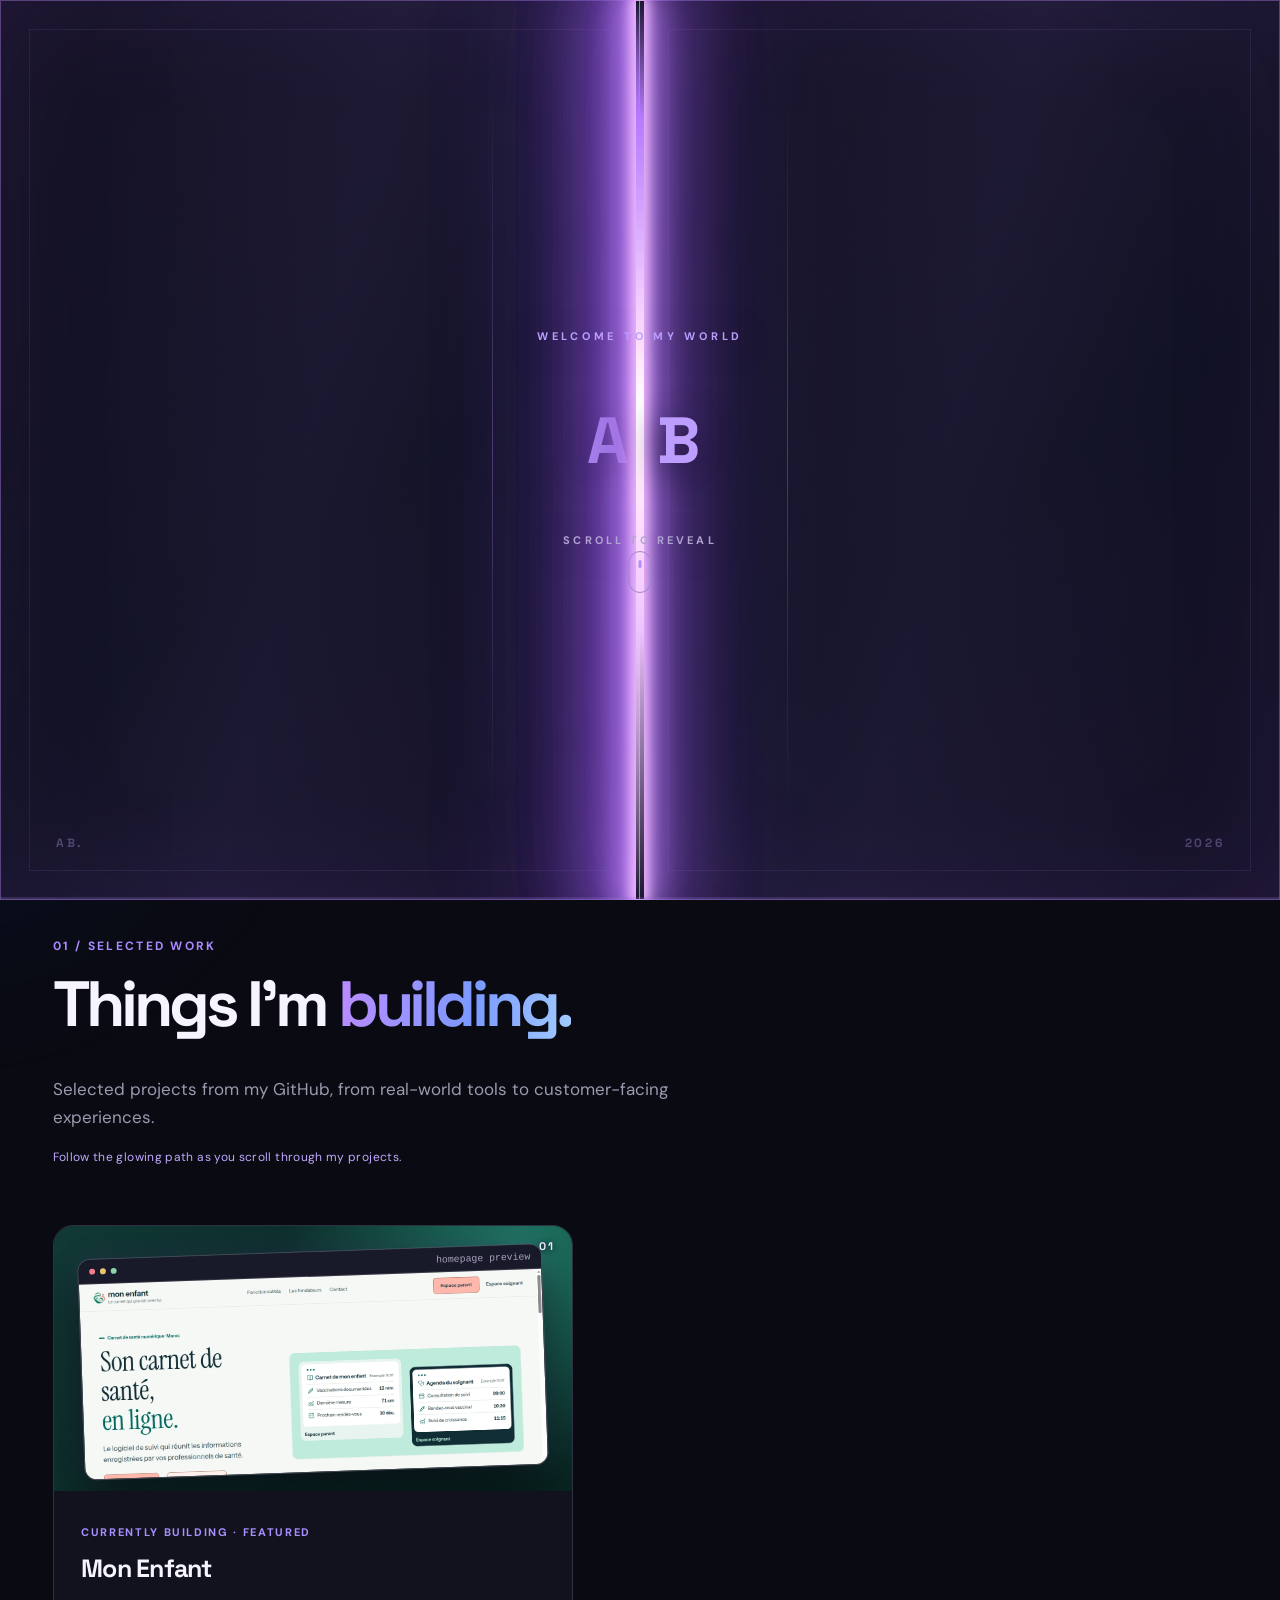
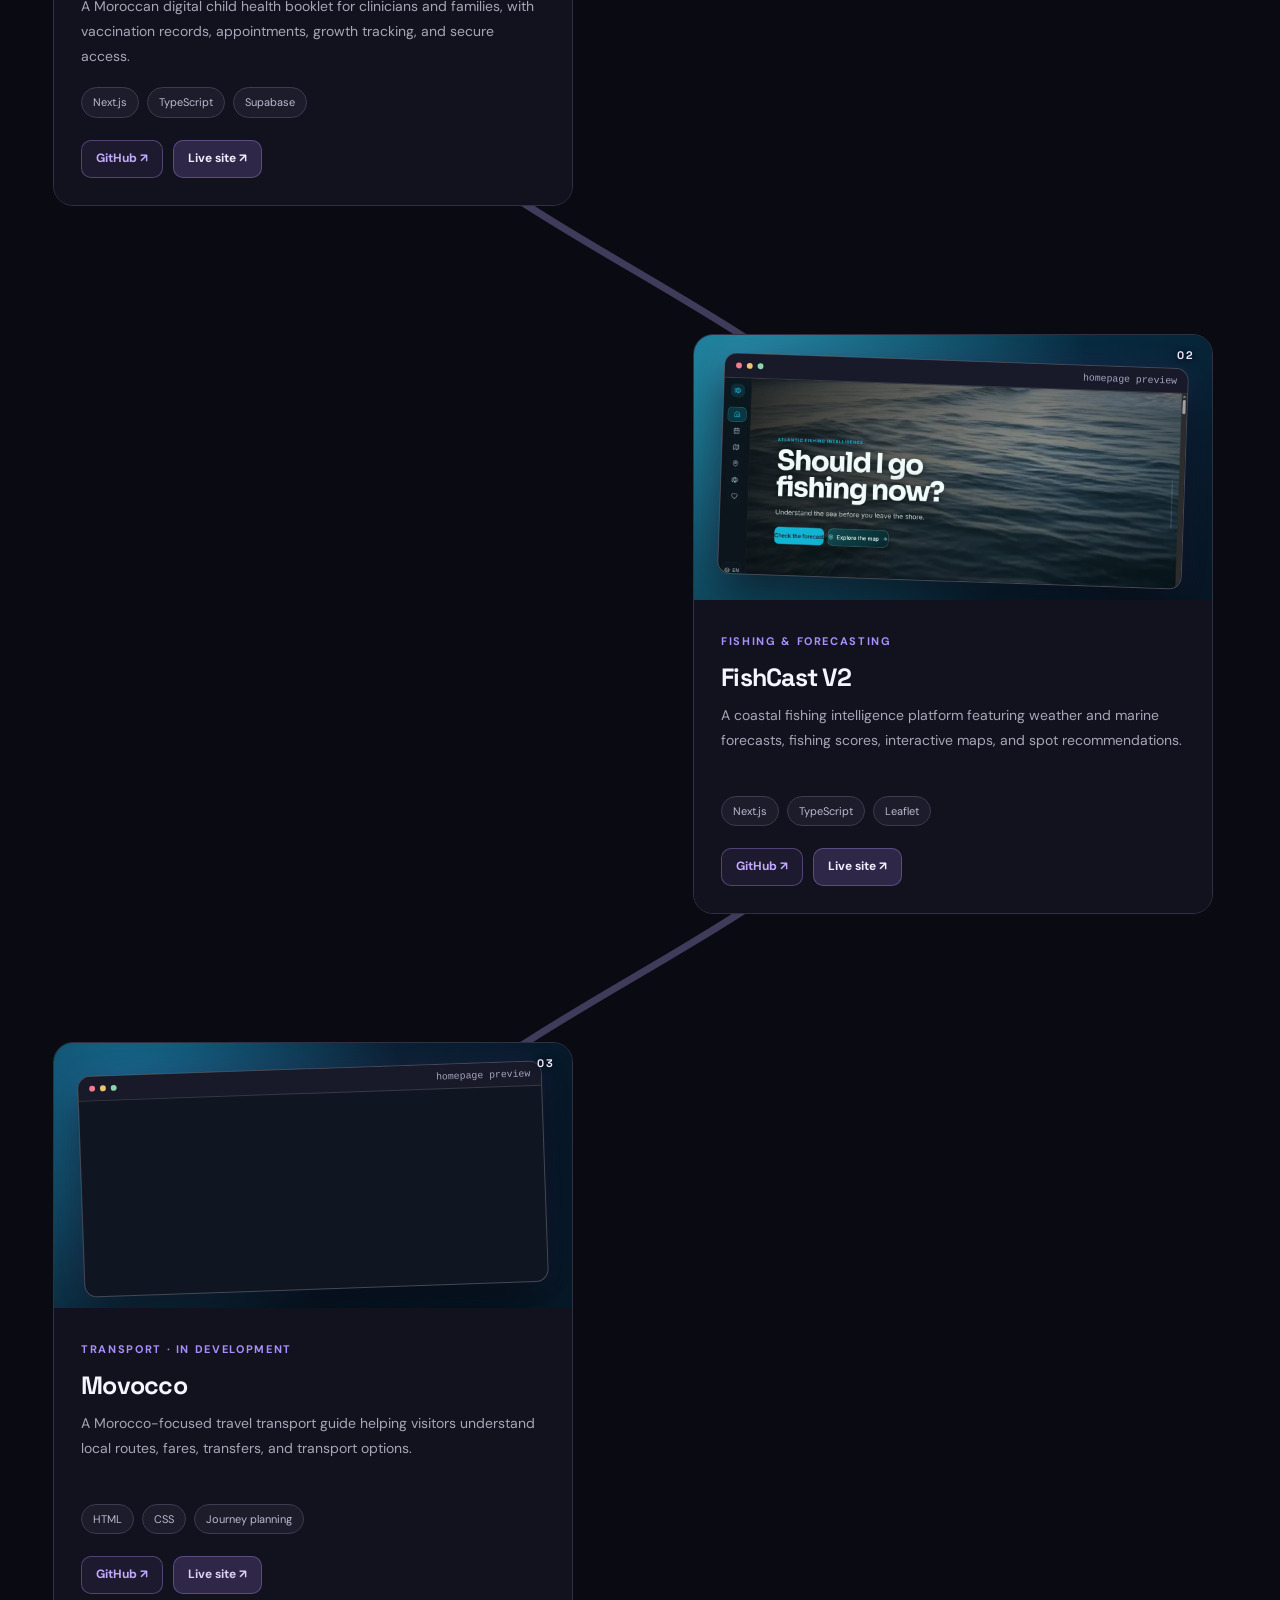
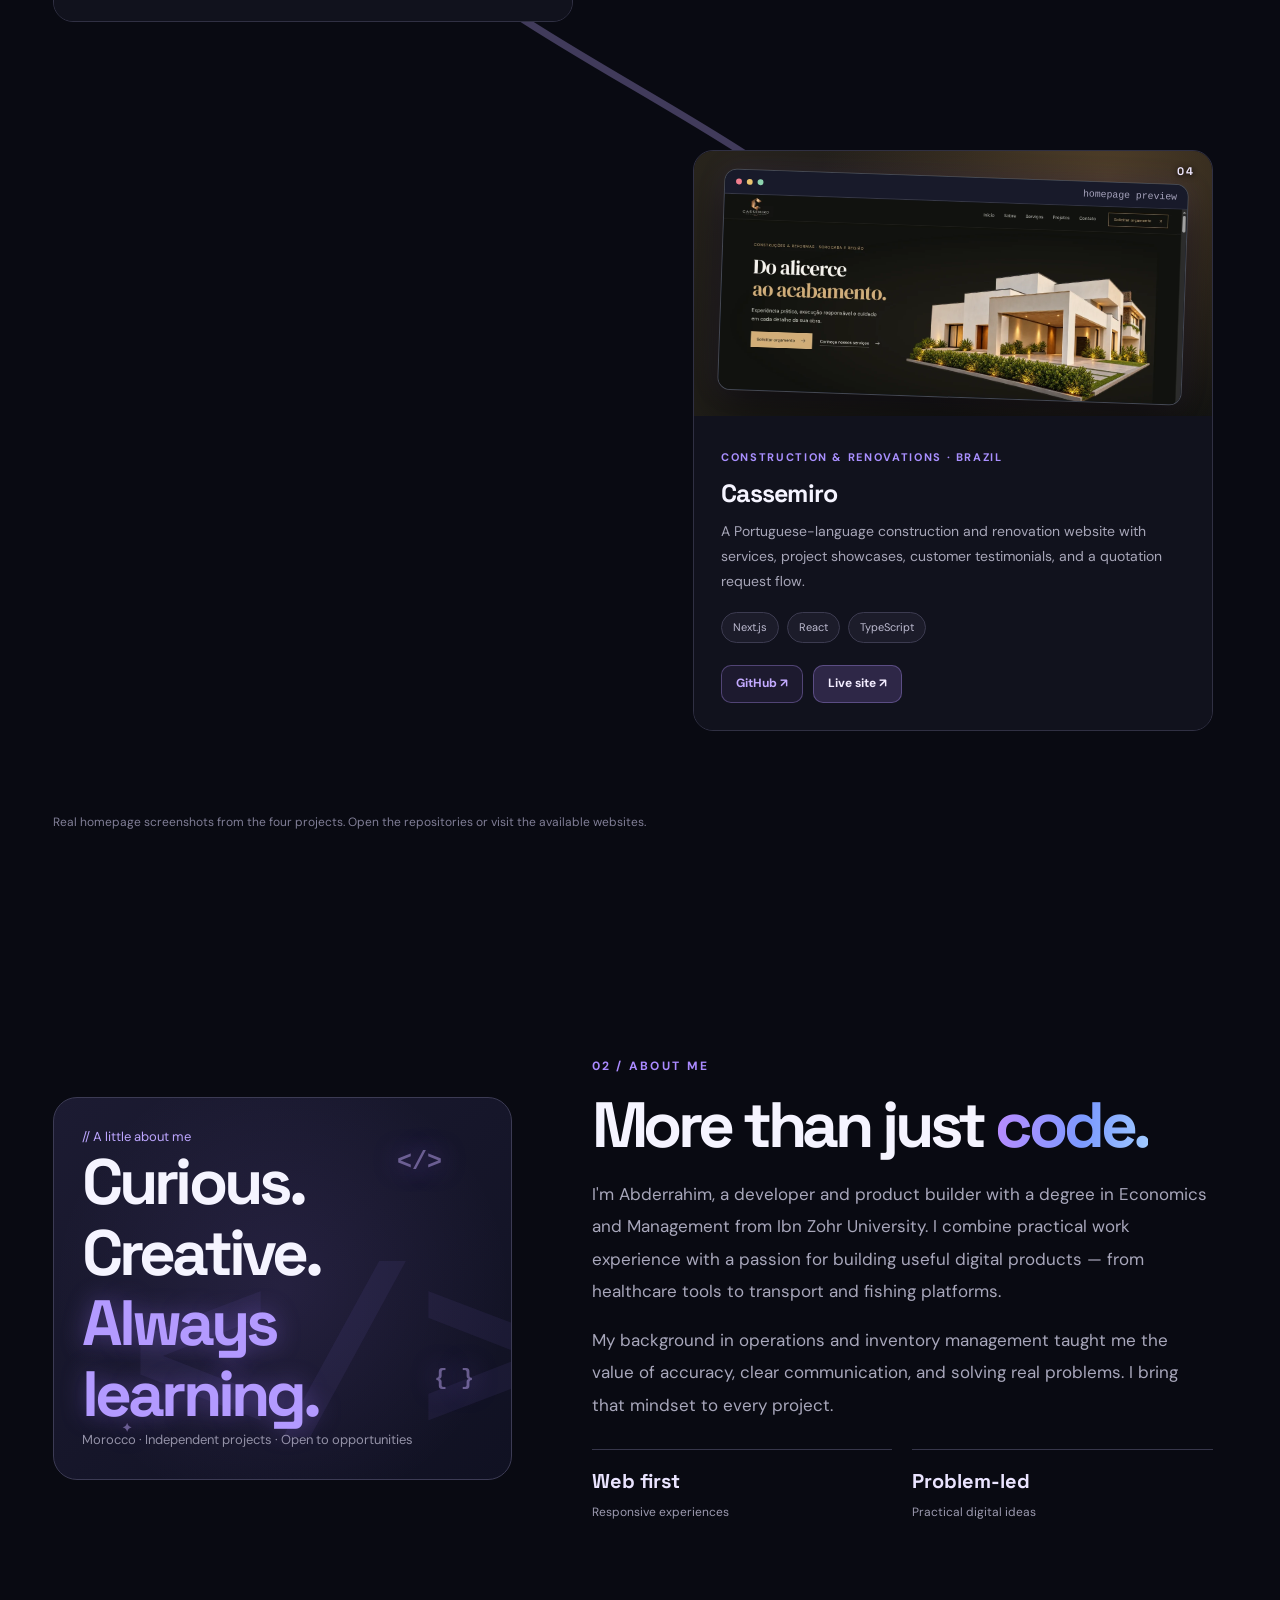
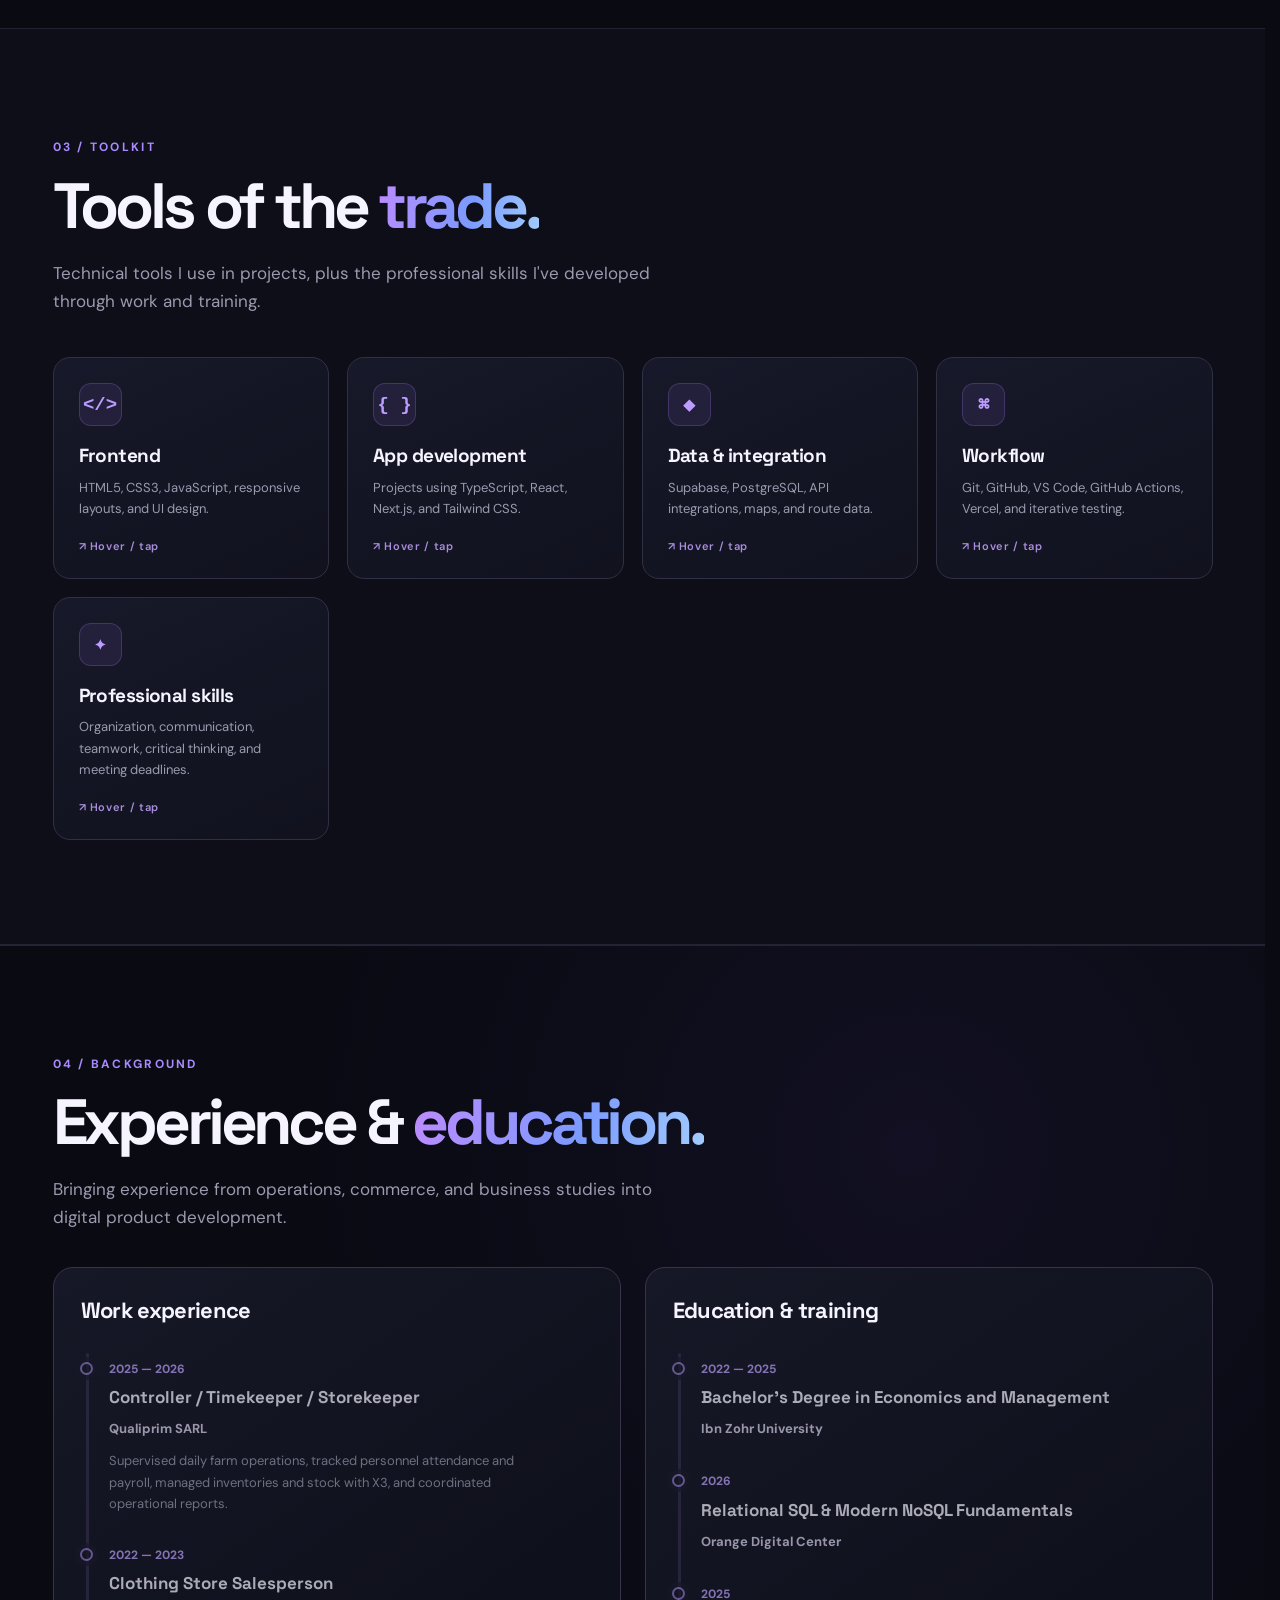
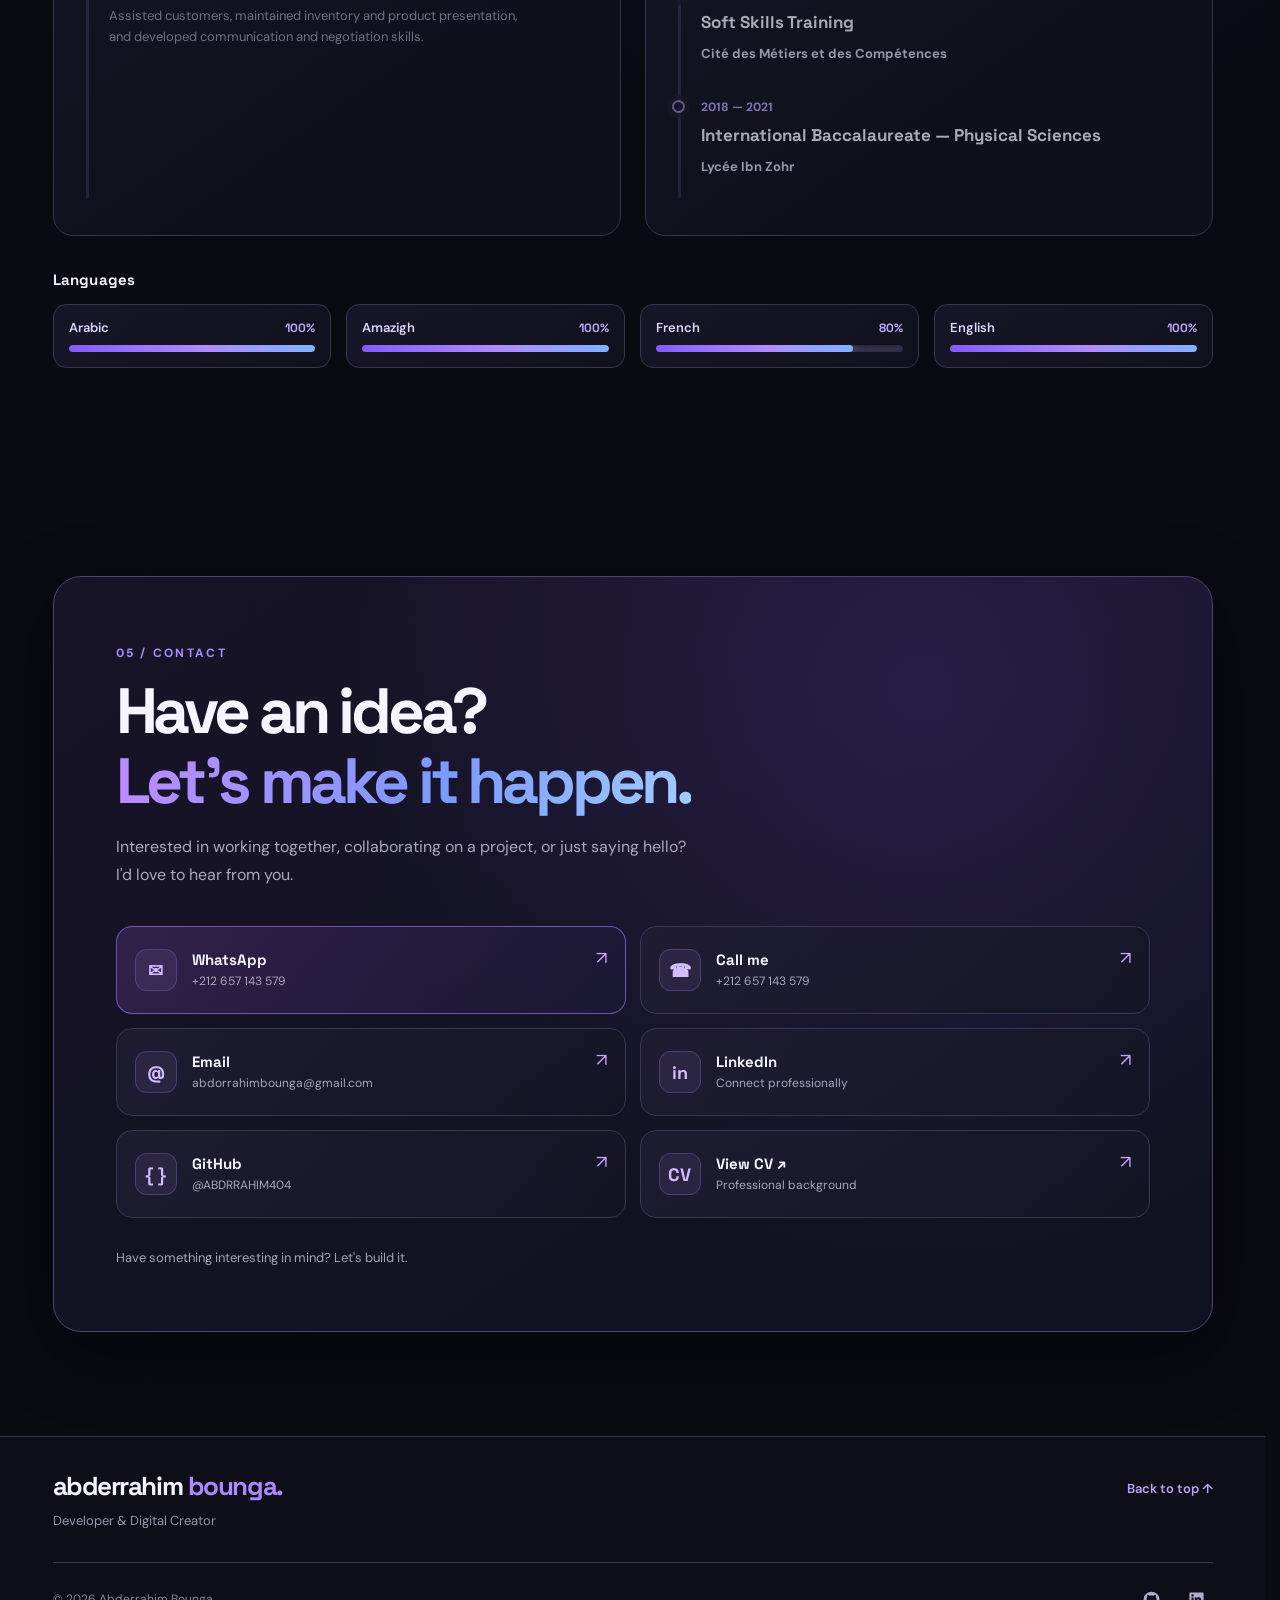
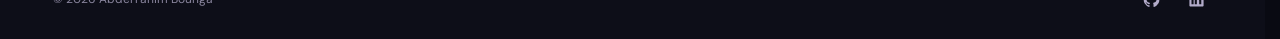
==== commit 7cd22f95: "make the curtain on mobile faster 3.4" ====
--- a/index.html
+++ b/index.html
@@ -1,128 +1,1183 @@
-<!DOCTYPE html>
+<!doctype html>
 
 <html lang="en">
-<head>
-<meta charset="utf-8"/>
-<meta content="width=device-width, initial-scale=1" name="viewport"/>
-<meta content="#090a12" name="theme-color"/>
-<meta content="Abderrahim Bounga — developer portfolio. Explore selected web and app projects, skills, and ways to connect." name="description"/>
-<title>Abderrahim Bounga — Developer Portfolio</title>
-<link href="https://fonts.googleapis.com" rel="preconnect"/>
-<link crossorigin="" href="https://fonts.gstatic.com" rel="preconnect"/>
-<link href="https://fonts.googleapis.com/css2?family=DM+Sans:wght@400;500;600;700&amp;family=Space+Grotesk:wght@400;500;600;700&amp;display=swap" rel="stylesheet"/>
-<link href="css/style.css" rel="stylesheet"/>
-</head>
-<body><div aria-label="Portfolio introduction" class="opening-curtain" id="openingCurtain">
-<div aria-hidden="true" class="curtain-wing wing-left">
-<div class="curtain-line"></div><span class="curtain-mark">AB.</span>
-<div class="curtain-edge-glow"></div>
-<div class="wing-name wing-name-left"><span class="curtain-name-group"><span class="curtain-initial">A</span><span class="curtain-suffix">bderrahim</span></span></div>
-</div>
-<div aria-hidden="true" class="curtain-wing wing-right">
-<div class="curtain-line"></div><span class="curtain-mark">2026</span>
-<div class="curtain-edge-glow"></div>
-<div class="wing-name wing-name-right"><span class="curtain-name-group"><span class="curtain-initial">B</span><span class="curtain-suffix">ounga</span></span></div>
-</div>
-<div class="curtain-center"><span class="curtain-overline" data-i18n="curtainIntro">WELCOME TO MY WORLD</span><p data-i18n="curtainScroll">SCROLL TO REVEAL</p><div class="curtain-mouse"><span></span></div></div>
-<div aria-hidden="true" class="curtain-progress-track"><span class="curtain-progress-bar"></span></div>
-</div>
-<div aria-hidden="true" class="noise"></div>
-<div aria-hidden="true" class="ambient one"></div><div aria-hidden="true" class="ambient two"></div>
-<div id="portfolioSite"><header class="site-header header-polished" id="top"><div class="container header-inner">
-<a aria-label="Abderrahim Bounga — Home" class="logo" href="#top">abderrahim <span class="brand-surname">bounga</span><span class="brand-dot">.</span></a>
-<button aria-controls="mainNav" aria-expanded="false" aria-label="Open navigation" class="menu-button" id="menuButton" type="button"><span aria-hidden="true" class="menu-icon"></span></button>
-<nav aria-label="Main navigation" class="nav nav-polished" id="mainNav"><a data-i18n="t0" data-section-link="" href="#about">About</a><a data-i18n="t1" data-section-link="" href="#projects">Projects</a><a data-i18n="t2" data-section-link="" href="#skills">Skills</a><a data-i18n="t3" data-section-link="" href="#experience">Experience</a><a class="nav-contact" data-i18n="t4" data-section-link="" href="#contact">Let's talk ↗</a><div aria-label="Language / Langue" class="lang-switch" role="group"><button aria-pressed="true" class="lang-btn active" data-lang="en" type="button">EN</button><span aria-hidden="true">/</span><button aria-pressed="false" class="lang-btn" data-lang="fr" type="button">FR</button></div></nav>
-</div></header><span aria-hidden="true" class="header-progress"></span><main>
-<div class="container"><section aria-labelledby="hero-title" class="hero hero-magic" id="hero">
-<div aria-hidden="true" class="hero-fx">
-<div class="hero-grid"></div>
-<div class="hero-spotlight"></div>
-<div class="hero-particles">
-<span style="--x:8%;--y:16%;--size:8px;--dur:14s;--delay:-3s"></span>
-<span style="--x:18%;--y:72%;--size:5px;--dur:12s;--delay:-5s"></span>
-<span style="--x:28%;--y:26%;--size:6px;--dur:16s;--delay:-9s"></span>
-<span style="--x:40%;--y:82%;--size:7px;--dur:18s;--delay:-2s"></span>
-<span style="--x:54%;--y:18%;--size:5px;--dur:15s;--delay:-11s"></span>
-<span style="--x:62%;--y:66%;--size:9px;--dur:17s;--delay:-7s"></span>
-<span style="--x:74%;--y:32%;--size:6px;--dur:13s;--delay:-4s"></span>
-<span style="--x:82%;--y:78%;--size:7px;--dur:19s;--delay:-8s"></span>
-<span style="--x:90%;--y:22%;--size:4px;--dur:12s;--delay:-10s"></span>
-<span style="--x:94%;--y:58%;--size:8px;--dur:20s;--delay:-6s"></span>
-</div>
-</div><div class="hero-copy reveal"><div class="hero-copy-inner">
-<span class="eyebrow" data-i18n="t5"><span class="pulse"></span> Developer &amp; digital creator</span>
-<h1 data-i18n="t6" id="hero-title">Building digital<br/><span class="gradient-text">ideas into reality.</span></h1>
-<p class="intro" data-i18n="t7">Hey, I'm <strong class="intro-name">Abderrahim</strong> — a developer who enjoys turning ambitious ideas into useful, thoughtful web experiences.</p>
-<div class="actions"><a class="btn primary" data-i18n="t8" href="#projects">Explore my work <span aria-hidden="true">↗</span></a><a class="btn secondary" data-i18n="t9" href="#contact">Get in touch <span aria-hidden="true">↗</span></a><a class="btn secondary" data-i18n="t10" href="assets/Abderrahim_Bounga_CV.html" rel="noopener noreferrer" target="_blank">View my CV ↗</a></div>
-<div class="socials"><a data-i18n="t11" href="https://github.com/ABDRRAHIM404" rel="noopener noreferrer" target="_blank">GitHub ↗</a><span class="sep">/</span><a href="https://www.linkedin.com/in/abderrahim-bounga" rel="noopener noreferrer" target="_blank">LinkedIn ↗</a><span class="sep">/</span><a data-i18n="t12" href="#projects">Projects</a><span class="sep">/</span><a data-i18n="t13" href="#about">About me</a></div>
-</div></div><div aria-label="Portrait photo of Abderrahim" class="hero-art reveal"><div class="hero-art-inner"><div aria-hidden="true" class="portrait-orbit orbit-one" data-parallax-depth="10"></div><div aria-hidden="true" class="portrait-orbit orbit-two" data-parallax-depth="16"></div><div class="portrait-shell" data-parallax-depth="14"><div class="portrait-glow"></div><img alt="Portrait of Abderrahim" class="portrait-image" decoding="async" fetchpriority="high" height="1350" loading="eager" onerror="this.onerror=null;this.src='assets/avatar-placeholder.svg'" src="assets/profile.webp" width="1050"/><div aria-hidden="true" class="portrait-tint"></div><div class="portrait-caption" data-i18n="t14"><span class="caption-pulse"></span> Building thoughtful web experiences</div></div><div class="portrait-chip" data-i18n="t15" data-parallax-depth="24">✦ Design + Development</div><div class="portrait-chip chip-bottom" data-i18n="t16" data-parallax-depth="20">&lt;/&gt; Always creating</div></div></div><div class="scroll-note" data-i18n="t17">Scroll to explore</div></section></div>
-<section class="section projects" id="projects"><div class="container"><div class="reveal"><span class="section-label" data-i18n="t18">01 / Selected work</span><div class="section-header"><h2 data-i18n="t19">Things I'm <span class="gradient-text">building.</span></h2></div><p class="section-intro" data-i18n="t20">Selected projects from my GitHub, from real-world tools to customer-facing experiences.</p><p class="journey-hint" data-i18n="journeyHint">Follow the glowing path as you scroll through my projects.</p></div>
-<div class="project-journey" id="projectJourney"><svg aria-hidden="true" class="project-path" preserveaspectratio="none"><path class="path-track" fill="none"></path><path class="path-progress" fill="none"></path></svg><article class="project-card reveal journey-card journey-left" data-project-index="0"><span aria-hidden="true" class="project-cursor-glow"></span><span aria-hidden="true" class="journey-node"></span><span aria-hidden="true" class="journey-number">01</span><div aria-label="Homepage screenshot of Mon Enfant" class="project-visual preview-frame health" role="img"><div class="project-screenshot-window"><div aria-hidden="true" class="project-screenshot-chrome"><i></i><i></i><i></i><span>homepage preview</span></div><img alt="Mon Enfant homepage preview" class="project-screenshot" decoding="async" height="649" loading="lazy" src="assets/projects/mon-enfant.webp" width="1356"/></div></div><div class="project-body"><span class="project-type" data-i18n="t33">Currently building · Featured</span><h3>Mon Enfant</h3><p data-i18n="t37">A Moroccan digital child health booklet for clinicians and families, with vaccination records, appointments, growth tracking, and secure access.</p><div class="tags"><span class="tag">Next.js</span><span class="tag">TypeScript</span><span class="tag">Supabase</span></div><div class="project-foot"><a aria-label="View code for Mon Enfant (new tab)" class="project-action project-action-code" data-i18n="t41" href="https://github.com/ABDRRAHIM404/mon-enfant" rel="noopener noreferrer" target="_blank">GitHub ↗</a><a aria-label="Open live demo of Mon Enfant (new tab)" class="project-action project-action-live" data-i18n="t42" href="https://mon-enfant.vercel.app" rel="noopener noreferrer" target="_blank">Live site ↗</a></div></div></article><article class="project-card reveal journey-card journey-right" data-project-index="1"><span aria-hidden="true" class="project-cursor-glow"></span><span aria-hidden="true" class="journey-node"></span><span aria-hidden="true" class="journey-number">02</span><div aria-label="Homepage screenshot of FishCast V2" class="project-visual preview-frame fish" role="img"><div class="project-screenshot-window"><div aria-hidden="true" class="project-screenshot-chrome"><i></i><i></i><i></i><span>homepage preview</span></div><img alt="FishCast V2 homepage preview" class="project-screenshot" decoding="async" height="649" loading="lazy" src="assets/projects/fishcast.webp" width="1356"/></div></div><div class="project-body"><span class="project-type" data-i18n="t34">Fishing &amp; forecasting</span><h3>FishCast V2</h3><p data-i18n="t38">A coastal fishing intelligence platform featuring weather and marine forecasts, fishing scores, interactive maps, and spot recommendations.</p><div class="tags"><span class="tag">Next.js</span><span class="tag">TypeScript</span><span class="tag">Leaflet</span></div><div class="project-foot"><a aria-label="View code for FishCast V2 (new tab)" class="project-action project-action-code" data-i18n="t43" href="https://github.com/ABDRRAHIM404/fishcastv2" rel="noopener noreferrer" target="_blank">GitHub ↗</a><a aria-label="Open live demo of FishCast V2 (new tab)" class="project-action project-action-live" data-i18n="t44" href="https://fishcastv2.vercel.app" rel="noopener noreferrer" target="_blank">Live site ↗</a></div></div></article><article class="project-card reveal journey-card journey-left" data-project-index="2"><span aria-hidden="true" class="project-cursor-glow"></span><span aria-hidden="true" class="journey-node"></span><span aria-hidden="true" class="journey-number">03</span><div aria-label="Homepage screenshot of Movocco" class="project-visual preview-frame transit" role="img"><div class="project-screenshot-window"><div aria-hidden="true" class="project-screenshot-chrome"><i></i><i></i><i></i><span>homepage preview</span></div><img alt="Movocco homepage preview" class="project-screenshot" decoding="async" height="649" loading="lazy" src="assets/projects/movocco.webp" width="1356"/></div></div><div class="project-body"><span class="project-type" data-i18n="t35">Transport · In development</span><h3>Movocco</h3><p data-i18n="t39">A Morocco-focused travel transport guide helping visitors understand local routes, fares, transfers, and transport options.</p><div class="tags"><span class="tag">HTML</span><span class="tag">CSS</span><span class="tag">Journey planning</span></div><div class="project-foot"><a aria-label="View code for Movocco (new tab)" class="project-action project-action-code" data-i18n="t45" href="https://github.com/ABDRRAHIM404/movocco" rel="noopener noreferrer" target="_blank">GitHub ↗</a><button aria-label="Movocco live site is not available yet" class="project-action project-action-live project-action-placeholder" data-i18n="t46" title="Live site not published yet" type="button">Live site ↗</button></div></div></article><article class="project-card reveal journey-card journey-right" data-project-index="3"><span aria-hidden="true" class="project-cursor-glow"></span><span aria-hidden="true" class="journey-node"></span><span aria-hidden="true" class="journey-number">04</span><div aria-label="Homepage screenshot of Cassemiro" class="project-visual preview-frame cassemiro" role="img"><div class="project-screenshot-window"><div aria-hidden="true" class="project-screenshot-chrome"><i></i><i></i><i></i><span>homepage preview</span></div><img alt="Cassemiro homepage preview" class="project-screenshot" decoding="async" height="649" loading="lazy" src="assets/projects/cassemiro.webp" width="1356"/></div></div><div class="project-body"><span class="project-type" data-i18n="t36">Construction &amp; renovations · Brazil</span><h3>Cassemiro</h3><p data-i18n="t40">A Portuguese-language construction and renovation website with services, project showcases, customer testimonials, and a quotation request flow.</p><div class="tags"><span class="tag">Next.js</span><span class="tag">React</span><span class="tag">TypeScript</span></div><div class="project-foot"><a aria-label="View code for Cassemiro (new tab)" class="project-action project-action-code" data-i18n="t47" href="https://github.com/ABDRRAHIM404/cassemiro" rel="noopener noreferrer" target="_blank">GitHub ↗</a><a aria-label="Open Cassemiro website (new tab)" class="project-action project-action-live" data-i18n="t48" href="https://cassemiro-one.vercel.app/" rel="noopener noreferrer" target="_blank">Live site ↗</a></div></div></article></div><p class="project-note" data-i18n="journeyNote">Real homepage screenshots from the four projects. Open the repositories or visit the available websites.</p>
-</div></section>
-<section class="section about-magic" id="about"><div class="container about-grid"><div class="about-art reveal"><div class="about-card-motion"><span class="top-label" data-i18n="t50">// A little about me</span><div class="big" data-i18n="t51"><span class="about-keyword keyword-1">Curious.</span><br/><span class="about-keyword keyword-2">Creative.</span><br/><span class="about-last"><span class="about-keyword keyword-3">Always learning.</span></span></div><span class="bottom-label" data-i18n="t52">Morocco · Independent projects · Open to opportunities</span></div><div aria-hidden="true" class="about-symbols"><span class="about-symbol one">&lt;/&gt;</span><span class="about-symbol two">{ }</span><span class="about-symbol three">✦</span></div></div><div class="about-copy reveal"><span class="section-label" data-i18n="t53">02 / About me</span><h2 data-i18n="t54">More than just <span class="gradient-text">code.</span></h2><p class="about-story" data-i18n="t55">I'm Abderrahim, a developer and product builder with a degree in Economics and Management from Ibn Zohr University. I combine practical work experience with a passion for building useful digital products — from healthcare tools to transport and fishing platforms.</p><p class="about-story" data-i18n="t56">My background in operations and inventory management taught me the value of accuracy, clear communication, and solving real problems. I bring that mindset to every project.</p><div class="about-stats"><div class="stat"><strong data-i18n="t57">Web first</strong><span data-i18n="t59">Responsive experiences</span></div><div class="stat"><strong data-i18n="t58">Problem-led</strong><span data-i18n="t60">Practical digital ideas</span></div></div></div></div></section>
-<section class="section skills" id="skills"><div class="container"><div class="reveal"><span class="section-label" data-i18n="t61">03 / Toolkit</span><h2 data-i18n="t62">Tools of the <span class="gradient-text">trade.</span></h2><p class="section-intro" data-i18n="t63">Technical tools I use in projects, plus the professional skills I've developed through work and training.</p></div><div class="skills-grid"><div aria-expanded="false" aria-haspopup="dialog" aria-label="Frontend — show preview" class="skill-card reveal" data-skill="frontend" role="button" tabindex="0"><div class="symbol">&lt;/&gt;</div><h3 data-i18n="t64">Frontend</h3><p data-i18n="t69">HTML5, CSS3, JavaScript, responsive layouts, and UI design.</p><span aria-hidden="true" class="skill-hint">↗ Hover / tap</span></div><div aria-expanded="false" aria-haspopup="dialog" aria-label="App development — show preview" class="skill-card reveal" data-skill="app" role="button" tabindex="0"><div class="symbol">{ }</div><h3 data-i18n="t65">App development</h3><p data-i18n="t70">Projects using TypeScript, React, Next.js, and Tailwind CSS.</p><span aria-hidden="true" class="skill-hint">↗ Hover / tap</span></div><div aria-expanded="false" aria-haspopup="dialog" aria-label="Data &amp; integration — show preview" class="skill-card reveal" data-skill="data" role="button" tabindex="0"><div class="symbol">◈</div><h3 data-i18n="t66">Data &amp; integration</h3><p data-i18n="t71">Supabase, PostgreSQL, API integrations, maps, and route data.</p><span aria-hidden="true" class="skill-hint">↗ Hover / tap</span></div><div aria-expanded="false" aria-haspopup="dialog" aria-label="Workflow — show preview" class="skill-card reveal" data-skill="workflow" role="button" tabindex="0"><div class="symbol">⌘</div><h3 data-i18n="t67">Workflow</h3><p data-i18n="t72">Git, GitHub, VS Code, GitHub Actions, Vercel, and iterative testing.</p><span aria-hidden="true" class="skill-hint">↗ Hover / tap</span></div><div aria-expanded="false" aria-haspopup="dialog" aria-label="Professional skills — show preview" class="skill-card reveal" data-skill="professional" role="button" tabindex="0"><div class="symbol">✦</div><h3 data-i18n="t68">Professional skills</h3><p data-i18n="t73">Organization, communication, teamwork, critical thinking, and meeting deadlines.</p><span aria-hidden="true" class="skill-hint">↗ Hover / tap</span></div></div></div></section>
-<section class="section experience experience-magic" id="experience">
-<div class="container">
-<div class="reveal"><span class="section-label" data-i18n="t74">04 / Background</span>
-<h2 data-i18n="t75">Experience &amp; <span class="gradient-text">education.</span></h2>
-<p class="section-intro" data-i18n="t76">Bringing experience from operations, commerce, and business studies into digital product development.</p>
-</div>
-<div class="experience-grid">
-<div class="experience-column reveal experience-track" data-track="0">
-<h3 data-i18n="t77">Work experience</h3>
-<div aria-label="2025 — 2026 Controller / Timekeeper / Storekeeper Qualiprim SARL Supervised daily farm operations, tracked personnel attendance and payroll, managed inventories and stock with X3, and coordinated operational reports." class="timeline-item journey-entry" style="--entry-index:0" tabindex="0"><span aria-hidden="true" class="journey-dot"></span><span class="timeline-year">2025 — 2026</span><h4 data-i18n="t79">Controller / Timekeeper / Storekeeper</h4><strong>Qualiprim SARL</strong><p data-i18n="t85">Supervised daily farm operations, tracked personnel attendance and payroll, managed inventories and stock with X3, and coordinated operational reports.</p></div>
-<div aria-label="2022 — 2023 Clothing Store Salesperson Assisted customers, maintained inventory and product presentation, and developed communication and negotiation skills." class="timeline-item journey-entry" style="--entry-index:1" tabindex="0"><span aria-hidden="true" class="journey-dot"></span><span class="timeline-year">2022 — 2023</span><h4 data-i18n="t80">Clothing Store Salesperson</h4><p data-i18n="t86">Assisted customers, maintained inventory and product presentation, and developed communication and negotiation skills.</p></div>
-<div aria-hidden="true" class="experience-rail"><span class="experience-rail-progress"></span></div></div>
-<div class="experience-column reveal experience-track" data-track="1">
-<h3 data-i18n="t78">Education &amp; training</h3>
-<div aria-label="2022 — 2025 Bachelor's Degree in Economics and Management Ibn Zohr University" class="timeline-item journey-entry" style="--entry-index:0" tabindex="0"><span aria-hidden="true" class="journey-dot"></span><span class="timeline-year">2022 — 2025</span><h4 data-i18n="t81">Bachelor's Degree in Economics and Management</h4><strong>Ibn Zohr University</strong></div>
-<div aria-label="2026 Relational SQL &amp; Modern NoSQL Fundamentals Orange Digital Center" class="timeline-item journey-entry" style="--entry-index:1" tabindex="0"><span aria-hidden="true" class="journey-dot"></span><span class="timeline-year">2026</span><h4 data-i18n="t82">Relational SQL &amp; Modern NoSQL Fundamentals</h4><strong>Orange Digital Center</strong></div>
-<div aria-label="2025 Soft Skills Training Cité des Métiers et des Compétences" class="timeline-item journey-entry" style="--entry-index:2" tabindex="0"><span aria-hidden="true" class="journey-dot"></span><span class="timeline-year">2025</span><h4 data-i18n="t83">Soft Skills Training</h4><strong>Cité des Métiers et des Compétences</strong></div>
-<div aria-label="2018 — 2021 International Baccalaureate — Physical Sciences Lycée Ibn Zohr" class="timeline-item journey-entry" style="--entry-index:3" tabindex="0"><span aria-hidden="true" class="journey-dot"></span><span class="timeline-year">2018 — 2021</span><h4 data-i18n="t84">International Baccalaureate — Physical Sciences</h4><strong>Lycée Ibn Zohr</strong></div>
-<div aria-hidden="true" class="experience-rail"><span class="experience-rail-progress"></span></div></div>
-</div>
-<div aria-labelledby="languages-heading" class="languages-block reveal" role="group">
-<div class="languages-heading" data-lang-heading="true" id="languages-heading">Languages</div>
-<div class="languages-inline">
-<div class="language-item"><div class="language-name" data-lang-key="arabic">Arabic</div><span class="language-percent">100%</span><div class="language-meter" role="progressbar" aria-label="Arabic proficiency" aria-valuemin="0" aria-valuemax="100" aria-valuenow="100" style="--level:100%"><span class="language-fill"></span></div></div>
-<div class="language-item"><div class="language-name" data-lang-key="amazigh">Amazigh</div><span class="language-percent">100%</span><div class="language-meter" role="progressbar" aria-label="Amazigh proficiency" aria-valuemin="0" aria-valuemax="100" aria-valuenow="100" style="--level:100%"><span class="language-fill"></span></div></div>
-<div class="language-item"><div class="language-name" data-lang-key="french">French</div><span class="language-percent">80%</span><div class="language-meter" role="progressbar" aria-label="French proficiency" aria-valuemin="0" aria-valuemax="100" aria-valuenow="80" style="--level:80%"><span class="language-fill"></span></div></div>
-<div class="language-item"><div class="language-name" data-lang-key="english">English</div><span class="language-percent">100%</span><div class="language-meter" role="progressbar" aria-label="English proficiency" aria-valuemin="0" aria-valuemax="100" aria-valuenow="100" style="--level:100%"><span class="language-fill"></span></div></div>
-</div>
-</div>
-</div>
-</section><section class="section contact-magic" id="contact">
-<div class="container">
-<div class="contact-stage reveal">
-<div aria-hidden="true" class="contact-light"></div>
-<div class="contact-head"><span class="section-label" data-i18n="t88">05 / Contact</span><h2 data-i18n="t89">Have an idea?<br/><span class="gradient-text">Let's make it happen.</span></h2><p data-i18n="t90">Interested in working together, collaborating on a project, or just saying hello? I'd love to hear from you.</p></div>
-<div class="contact-options">
-<a aria-label="Chat with Abderrahim on WhatsApp" class="contact-option featured" href="https://wa.me/212657143579" rel="noopener noreferrer" target="_blank">
-<span aria-hidden="true" class="contact-option-icon">✉</span><span class="contact-option-copy"><strong data-i18n="contactWhatsApp">WhatsApp</strong><small>+212 657 143 579</small></span><span aria-hidden="true" class="contact-option-arrow">↗</span></a>
-<a aria-label="Call Abderrahim at +212 657 143 579" class="contact-option" href="tel:+212657143579">
-<span aria-hidden="true" class="contact-option-icon">☎</span><span class="contact-option-copy"><strong data-i18n="contactCall">Call me</strong><small>+212 657 143 579</small></span><span aria-hidden="true" class="contact-option-arrow">↗</span></a>
-<a class="contact-option" href="mailto:abdorrahimbounga@gmail.com?subject=Hello%20Abderrahim" id="emailLink">
-<span aria-hidden="true" class="contact-option-icon">@</span><span class="contact-option-copy"><strong data-i18n="contactEmail">Email</strong><small>abdorrahimbounga@gmail.com</small></span><span aria-hidden="true" class="contact-option-arrow">↗</span></a>
-<a class="contact-option" href="https://www.linkedin.com/in/abderrahim-bounga" rel="noopener noreferrer" target="_blank">
-<span aria-hidden="true" class="contact-option-icon">in</span><span class="contact-option-copy"><strong>LinkedIn</strong><small data-i18n="contactLinkedIn">Connect professionally</small></span><span aria-hidden="true" class="contact-option-arrow">↗</span></a>
-<a class="contact-option" href="https://github.com/ABDRRAHIM404" rel="noopener noreferrer" target="_blank">
-<span aria-hidden="true" class="contact-option-icon">{ }</span><span class="contact-option-copy"><strong>GitHub</strong><small>@ABDRRAHIM404</small></span><span aria-hidden="true" class="contact-option-arrow">↗</span></a>
-<a class="contact-option" href="assets/Abderrahim_Bounga_CV.html" rel="noopener noreferrer" target="_blank">
-<span aria-hidden="true" class="contact-option-icon">CV</span><span class="contact-option-copy"><strong data-i18n="t92">View CV ↗</strong><small data-i18n="contactCV">Professional background</small></span><span aria-hidden="true" class="contact-option-arrow">↗</span></a>
-</div>
-<p class="contact-signoff" data-i18n="contactSignoff">Have something interesting in mind? Let's build it.</p>
-</div>
-</div>
-</section>
-</main><footer class="footer footer-polished footer-minimal"><div class="container footer-simple">
-<div class="footer-simple-top">
-<div class="footer-simple-brand"><a class="footer-name" href="#top">abderrahim <span>bounga.</span></a><p data-ui-en="Developer &amp; Digital Creator" data-ui-fr="Développeur &amp; créateur numérique">Developer &amp; Digital Creator</p></div>
-<a class="footer-return" data-scroll-curtain="true" data-ui-en="Back to top ↑" data-ui-fr="Retour en haut ↑" href="#top">Back to top ↑</a>
-</div>
-<div class="footer-simple-bottom"><span>© <span id="year"></span> Abderrahim Bounga</span><div class="footer-socials"><a aria-label="GitHub" href="https://github.com/ABDRRAHIM404" rel="noopener noreferrer" target="_blank" title="GitHub"><svg aria-hidden="true" fill="currentColor" viewbox="0 0 24 24"><path d="M12 .9a11.1 11.1 0 0 0-3.51 21.63c.55.1.76-.24.76-.53v-2.04c-3.1.68-3.76-1.32-3.76-1.32-.5-1.3-1.24-1.64-1.24-1.64-1.02-.7.08-.69.08-.69 1.13.08 1.73 1.16 1.73 1.16 1.01 1.73 2.66 1.23 3.31.94.1-.73.39-1.23.71-1.51-2.47-.28-5.08-1.24-5.08-5.49 0-1.21.44-2.2 1.16-2.98-.12-.28-.5-1.42.11-2.96 0 0 .95-.3 3.05 1.14a10.6 10.6 0 0 1 5.55 0c2.1-1.43 3.04-1.14 3.04-1.14.61 1.54.23 2.68.11 2.96.73.78 1.16 1.77 1.16 2.98 0 4.26-2.61 5.2-5.1 5.48.4.35.76 1.02.76 2.06V22c0 .29.2.64.77.53A11.1 11.1 0 0 0 12 .9Z"></path></svg></a><a aria-label="LinkedIn" href="https://www.linkedin.com/in/abderrahim-bounga" rel="noopener noreferrer" target="_blank" title="LinkedIn"><svg aria-hidden="true" fill="currentColor" viewbox="0 0 24 24"><path d="M20.45 2H3.55A1.55 1.55 0 0 0 2 3.55v16.9C2 21.3 2.7 22 3.55 22h16.9c.85 0 1.55-.7 1.55-1.55V3.55C22 2.7 21.3 2 20.45 2ZM7.9 18.75H4.95V9.2H7.9v9.55ZM6.43 7.9a1.71 1.71 0 1 1 0-3.42 1.71 1.71 0 0 1 0 3.42Zm12.32 10.85H15.8V14.1c0-1.1-.02-2.52-1.54-2.52-1.54 0-1.77 1.2-1.77 2.44v4.73H9.54V9.2h2.83v1.3h.04c.39-.75 1.36-1.55 2.8-1.55 3 0 3.54 1.97 3.54 4.52v5.28Z"></path></svg></a></div></div>
-</div></footer></div><script defer="" src="js/translations.js"></script><script defer="" src="js/main.js"></script><script defer="" src="js/skills.js"></script>
-<script defer="True" src="js/curtain.js"></script><div aria-hidden="true" aria-label="Skill preview" aria-modal="false" class="skill-preview" id="skillPreview" role="dialog">
-<div class="skill-preview-header"><div aria-hidden="true" class="skill-preview-dots"><i></i><i></i><i></i></div><span class="skill-preview-filename" id="skillFilename">index.html</span><button aria-label="Close skill preview" class="skill-preview-close" id="skillPreviewClose" type="button">×</button></div>
-<div class="skill-preview-content"><div class="skill-preview-heading" id="skillPreviewHeading"></div><div aria-label="Examples" class="skill-preview-tabs" id="skillPreviewTabs" role="group"></div><pre class="skill-preview-code"><code id="skillPreviewCode"></code><span aria-hidden="true" class="skill-code-caret"></span></pre><div class="skill-preview-footer"><span class="skill-preview-status"><i></i><span id="skillPreviewStatus">Ready</span></span><span>AB / PORTFOLIO</span></div></div>
-</div><script defer="" src="js/projects.js"></script></body>
+  <head>
+    <meta charset="utf-8" />
+    <meta content="width=device-width, initial-scale=1" name="viewport" />
+    <meta content="#090a12" name="theme-color" />
+    <meta
+      content="Abderrahim Bounga — developer portfolio. Explore selected web and app projects, skills, and ways to connect."
+      name="description"
+    />
+    <title>Abderrahim Bounga — Developer Portfolio</title>
+    <link href="https://fonts.googleapis.com" rel="preconnect" />
+    <link crossorigin="" href="https://fonts.gstatic.com" rel="preconnect" />
+    <link
+      href="https://fonts.googleapis.com/css2?family=DM+Sans:wght@400;500;600;700&amp;family=Space+Grotesk:wght@400;500;600;700&amp;display=swap"
+      rel="stylesheet"
+    />
+    <link href="css/style.css?v=mobile-layout-2" rel="stylesheet" />
+  </head>
+  <body>
+    <div
+      aria-label="Portfolio introduction"
+      class="opening-curtain"
+      id="openingCurtain"
+    >
+      <div aria-hidden="true" class="curtain-wing wing-left">
+        <div class="curtain-line"></div>
+        <span class="curtain-mark">AB.</span>
+        <div class="curtain-edge-glow"></div>
+        <div class="wing-name wing-name-left">
+          <span class="curtain-name-group"
+            ><span class="curtain-initial">A</span
+            ><span class="curtain-suffix">bderrahim</span></span
+          >
+        </div>
+      </div>
+      <div aria-hidden="true" class="curtain-wing wing-right">
+        <div class="curtain-line"></div>
+        <span class="curtain-mark">2026</span>
+        <div class="curtain-edge-glow"></div>
+        <div class="wing-name wing-name-right">
+          <span class="curtain-name-group"
+            ><span class="curtain-initial">B</span
+            ><span class="curtain-suffix">ounga</span></span
+          >
+        </div>
+      </div>
+      <div class="curtain-center">
+        <span class="curtain-overline" data-i18n="curtainIntro"
+          >WELCOME TO MY WORLD</span
+        >
+        <p data-i18n="curtainScroll">SCROLL TO REVEAL</p>
+        <div class="curtain-mouse"><span></span></div>
+      </div>
+      <div aria-hidden="true" class="curtain-progress-track">
+        <span class="curtain-progress-bar"></span>
+      </div>
+    </div>
+    <div aria-hidden="true" class="noise"></div>
+    <div aria-hidden="true" class="ambient one"></div>
+    <div aria-hidden="true" class="ambient two"></div>
+    <div id="portfolioSite">
+      <header class="site-header header-polished" id="top">
+        <div class="container header-inner">
+          <a aria-label="Abderrahim Bounga — Home" class="logo" href="#top"
+            >abderrahim <span class="brand-surname">bounga</span
+            ><span class="brand-dot">.</span></a
+          >
+          <button
+            aria-controls="mainNav"
+            aria-expanded="false"
+            aria-label="Open navigation"
+            class="menu-button"
+            id="menuButton"
+            type="button"
+          >
+            <span aria-hidden="true" class="menu-icon"></span>
+          </button>
+          <nav
+            aria-label="Main navigation"
+            class="nav nav-polished"
+            id="mainNav"
+          >
+            <a data-i18n="t0" data-section-link="" href="#about">About</a
+            ><a data-i18n="t1" data-section-link="" href="#projects">Projects</a
+            ><a data-i18n="t2" data-section-link="" href="#skills">Skills</a
+            ><a data-i18n="t3" data-section-link="" href="#experience"
+              >Experience</a
+            ><a
+              class="nav-contact"
+              data-i18n="t4"
+              data-section-link=""
+              href="#contact"
+              >Let's talk ↗</a
+            >
+            <div
+              aria-label="Language / Langue"
+              class="lang-switch"
+              role="group"
+            >
+              <button
+                aria-pressed="true"
+                class="lang-btn active"
+                data-lang="en"
+                type="button"
+              >
+                EN</button
+              ><span aria-hidden="true">/</span
+              ><button
+                aria-pressed="false"
+                class="lang-btn"
+                data-lang="fr"
+                type="button"
+              >
+                FR
+              </button>
+            </div>
+          </nav>
+        </div>
+      </header>
+      <span aria-hidden="true" class="header-progress"></span>
+      <main>
+        <div class="container">
+          <section
+            aria-labelledby="hero-title"
+            class="hero hero-magic"
+            id="hero"
+          >
+            <div aria-hidden="true" class="hero-fx">
+              <div class="hero-grid"></div>
+              <div class="hero-spotlight"></div>
+              <div class="hero-particles">
+                <span
+                  style="
+                    --x: 8%;
+                    --y: 16%;
+                    --size: 8px;
+                    --dur: 14s;
+                    --delay: -3s;
+                  "
+                ></span>
+                <span
+                  style="
+                    --x: 18%;
+                    --y: 72%;
+                    --size: 5px;
+                    --dur: 12s;
+                    --delay: -5s;
+                  "
+                ></span>
+                <span
+                  style="
+                    --x: 28%;
+                    --y: 26%;
+                    --size: 6px;
+                    --dur: 16s;
+                    --delay: -9s;
+                  "
+                ></span>
+                <span
+                  style="
+                    --x: 40%;
+                    --y: 82%;
+                    --size: 7px;
+                    --dur: 18s;
+                    --delay: -2s;
+                  "
+                ></span>
+                <span
+                  style="
+                    --x: 54%;
+                    --y: 18%;
+                    --size: 5px;
+                    --dur: 15s;
+                    --delay: -11s;
+                  "
+                ></span>
+                <span
+                  style="
+                    --x: 62%;
+                    --y: 66%;
+                    --size: 9px;
+                    --dur: 17s;
+                    --delay: -7s;
+                  "
+                ></span>
+                <span
+                  style="
+                    --x: 74%;
+                    --y: 32%;
+                    --size: 6px;
+                    --dur: 13s;
+                    --delay: -4s;
+                  "
+                ></span>
+                <span
+                  style="
+                    --x: 82%;
+                    --y: 78%;
+                    --size: 7px;
+                    --dur: 19s;
+                    --delay: -8s;
+                  "
+                ></span>
+                <span
+                  style="
+                    --x: 90%;
+                    --y: 22%;
+                    --size: 4px;
+                    --dur: 12s;
+                    --delay: -10s;
+                  "
+                ></span>
+                <span
+                  style="
+                    --x: 94%;
+                    --y: 58%;
+                    --size: 8px;
+                    --dur: 20s;
+                    --delay: -6s;
+                  "
+                ></span>
+              </div>
+            </div>
+            <div class="hero-copy reveal">
+              <div class="hero-copy-inner">
+                <span class="eyebrow" data-i18n="t5"
+                  ><span class="pulse"></span> Developer &amp; digital
+                  creator</span
+                >
+                <h1 data-i18n="t6" id="hero-title">
+                  Building digital<br /><span class="gradient-text"
+                    >ideas into reality.</span
+                  >
+                </h1>
+                <p class="intro" data-i18n="t7">
+                  Hey, I'm <strong class="intro-name">Abderrahim</strong> — a
+                  developer who enjoys turning ambitious ideas into useful,
+                  thoughtful web experiences.
+                </p>
+                <div class="actions">
+                  <a class="btn primary" data-i18n="t8" href="#projects"
+                    >Explore my work <span aria-hidden="true">↗</span></a
+                  ><a class="btn secondary" data-i18n="t9" href="#contact"
+                    >Get in touch <span aria-hidden="true">↗</span></a
+                  ><a
+                    class="btn secondary"
+                    data-i18n="t10"
+                    href="assets/Abderrahim_Bounga_CV.html"
+                    rel="noopener noreferrer"
+                    target="_blank"
+                    >View my CV ↗</a
+                  >
+                </div>
+                <div class="socials">
+                  <a
+                    data-i18n="t11"
+                    href="https://github.com/ABDRRAHIM404"
+                    rel="noopener noreferrer"
+                    target="_blank"
+                    >GitHub ↗</a
+                  ><span class="sep">/</span
+                  ><a
+                    href="https://www.linkedin.com/in/abderrahim-bounga"
+                    rel="noopener noreferrer"
+                    target="_blank"
+                    >LinkedIn ↗</a
+                  ><span class="sep">/</span
+                  ><a data-i18n="t12" href="#projects">Projects</a
+                  ><span class="sep">/</span
+                  ><a data-i18n="t13" href="#about">About me</a>
+                </div>
+              </div>
+            </div>
+            <div
+              aria-label="Portrait photo of Abderrahim"
+              class="hero-art reveal"
+            >
+              <div class="hero-art-inner">
+                <div
+                  aria-hidden="true"
+                  class="portrait-orbit orbit-one"
+                  data-parallax-depth="10"
+                ></div>
+                <div
+                  aria-hidden="true"
+                  class="portrait-orbit orbit-two"
+                  data-parallax-depth="16"
+                ></div>
+                <div class="portrait-shell" data-parallax-depth="14">
+                  <div class="portrait-glow"></div>
+                  <img
+                    alt="Portrait of Abderrahim"
+                    class="portrait-image"
+                    decoding="async"
+                    fetchpriority="high"
+                    height="1350"
+                    loading="eager"
+                    onerror="
+                      this.onerror = null;
+                      this.src = 'assets/avatar-placeholder.svg';
+                    "
+                    src="assets/profile.webp"
+                    width="1050"
+                  />
+                  <div aria-hidden="true" class="portrait-tint"></div>
+                  <div class="portrait-caption" data-i18n="t14">
+                    <span class="caption-pulse"></span> Building thoughtful web
+                    experiences
+                  </div>
+                </div>
+                <div
+                  class="portrait-chip"
+                  data-i18n="t15"
+                  data-parallax-depth="24"
+                >
+                  ✦ Design + Development
+                </div>
+                <div
+                  class="portrait-chip chip-bottom"
+                  data-i18n="t16"
+                  data-parallax-depth="20"
+                >
+                  &lt;/&gt; Always creating
+                </div>
+              </div>
+            </div>
+            <div class="scroll-note" data-i18n="t17">Scroll to explore</div>
+          </section>
+        </div>
+        <section class="section projects" id="projects">
+          <div class="container">
+            <div class="reveal">
+              <span class="section-label" data-i18n="t18"
+                >01 / Selected work</span
+              >
+              <div class="section-header">
+                <h2 data-i18n="t19">
+                  Things I'm <span class="gradient-text">building.</span>
+                </h2>
+              </div>
+              <p class="section-intro" data-i18n="t20">
+                Selected projects from my GitHub, from real-world tools to
+                customer-facing experiences.
+              </p>
+              <p class="journey-hint" data-i18n="journeyHint">
+                Follow the glowing path as you scroll through my projects.
+              </p>
+            </div>
+            <div class="project-journey" id="projectJourney">
+              <svg
+                aria-hidden="true"
+                class="project-path"
+                preserveaspectratio="none"
+              >
+                <path class="path-track" fill="none"></path>
+                <path class="path-progress" fill="none"></path>
+              </svg>
+              <article
+                class="project-card reveal journey-card journey-left"
+                data-project-index="0"
+              >
+                <span aria-hidden="true" class="project-cursor-glow"></span
+                ><span aria-hidden="true" class="journey-node"></span
+                ><span aria-hidden="true" class="journey-number">01</span>
+                <div
+                  aria-label="Homepage screenshot of Mon Enfant"
+                  class="project-visual preview-frame health"
+                  role="img"
+                >
+                  <div class="project-screenshot-window">
+                    <div aria-hidden="true" class="project-screenshot-chrome">
+                      <i></i><i></i><i></i><span>homepage preview</span>
+                    </div>
+                    <img
+                      alt="Mon Enfant homepage preview"
+                      class="project-screenshot"
+                      decoding="async"
+                      height="649"
+                      loading="lazy"
+                      src="assets/projects/mon-enfant.webp"
+                      width="1356"
+                    />
+                  </div>
+                </div>
+                <div class="project-body">
+                  <span class="project-type" data-i18n="t33"
+                    >Currently building · Featured</span
+                  >
+                  <h3>Mon Enfant</h3>
+                  <p data-i18n="t37">
+                    A Moroccan digital child health booklet for clinicians and
+                    families, with vaccination records, appointments, growth
+                    tracking, and secure access.
+                  </p>
+                  <div class="tags">
+                    <span class="tag">Next.js</span
+                    ><span class="tag">TypeScript</span
+                    ><span class="tag">Supabase</span>
+                  </div>
+                  <div class="project-foot">
+                    <a
+                      aria-label="View code for Mon Enfant (new tab)"
+                      class="project-action project-action-code"
+                      data-i18n="t41"
+                      href="https://github.com/ABDRRAHIM404/mon-enfant"
+                      rel="noopener noreferrer"
+                      target="_blank"
+                      >GitHub ↗</a
+                    ><a
+                      aria-label="Open live demo of Mon Enfant (new tab)"
+                      class="project-action project-action-live"
+                      data-i18n="t42"
+                      href="https://mon-enfant.vercel.app"
+                      rel="noopener noreferrer"
+                      target="_blank"
+                      >Live site ↗</a
+                    >
+                  </div>
+                </div>
+              </article>
+              <article
+                class="project-card reveal journey-card journey-right"
+                data-project-index="1"
+              >
+                <span aria-hidden="true" class="project-cursor-glow"></span
+                ><span aria-hidden="true" class="journey-node"></span
+                ><span aria-hidden="true" class="journey-number">02</span>
+                <div
+                  aria-label="Homepage screenshot of FishCast V2"
+                  class="project-visual preview-frame fish"
+                  role="img"
+                >
+                  <div class="project-screenshot-window">
+                    <div aria-hidden="true" class="project-screenshot-chrome">
+                      <i></i><i></i><i></i><span>homepage preview</span>
+                    </div>
+                    <img
+                      alt="FishCast V2 homepage preview"
+                      class="project-screenshot"
+                      decoding="async"
+                      height="649"
+                      loading="lazy"
+                      src="assets/projects/fishcast.webp"
+                      width="1356"
+                    />
+                  </div>
+                </div>
+                <div class="project-body">
+                  <span class="project-type" data-i18n="t34"
+                    >Fishing &amp; forecasting</span
+                  >
+                  <h3>FishCast V2</h3>
+                  <p data-i18n="t38">
+                    A coastal fishing intelligence platform featuring weather
+                    and marine forecasts, fishing scores, interactive maps, and
+                    spot recommendations.
+                  </p>
+                  <div class="tags">
+                    <span class="tag">Next.js</span
+                    ><span class="tag">TypeScript</span
+                    ><span class="tag">Leaflet</span>
+                  </div>
+                  <div class="project-foot">
+                    <a
+                      aria-label="View code for FishCast V2 (new tab)"
+                      class="project-action project-action-code"
+                      data-i18n="t43"
+                      href="https://github.com/ABDRRAHIM404/fishcastv2"
+                      rel="noopener noreferrer"
+                      target="_blank"
+                      >GitHub ↗</a
+                    ><a
+                      aria-label="Open live demo of FishCast V2 (new tab)"
+                      class="project-action project-action-live"
+                      data-i18n="t44"
+                      href="https://fishcastv2.vercel.app"
+                      rel="noopener noreferrer"
+                      target="_blank"
+                      >Live site ↗</a
+                    >
+                  </div>
+                </div>
+              </article>
+              <article
+                class="project-card reveal journey-card journey-left"
+                data-project-index="2"
+              >
+                <span aria-hidden="true" class="project-cursor-glow"></span
+                ><span aria-hidden="true" class="journey-node"></span
+                ><span aria-hidden="true" class="journey-number">03</span>
+                <div
+                  aria-label="Homepage screenshot of Movocco"
+                  class="project-visual preview-frame transit"
+                  role="img"
+                >
+                  <div class="project-screenshot-window">
+                    <div aria-hidden="true" class="project-screenshot-chrome">
+                      <i></i><i></i><i></i><span>homepage preview</span>
+                    </div>
+                    <img
+                      alt="Movocco homepage preview"
+                      class="project-screenshot"
+                      decoding="async"
+                      height="649"
+                      loading="lazy"
+                      src="assets/projects/movocco.webp"
+                      width="1356"
+                    />
+                  </div>
+                </div>
+                <div class="project-body">
+                  <span class="project-type" data-i18n="t35"
+                    >Transport · In development</span
+                  >
+                  <h3>Movocco</h3>
+                  <p data-i18n="t39">
+                    A Morocco-focused travel transport guide helping visitors
+                    understand local routes, fares, transfers, and transport
+                    options.
+                  </p>
+                  <div class="tags">
+                    <span class="tag">HTML</span><span class="tag">CSS</span
+                    ><span class="tag">Journey planning</span>
+                  </div>
+                  <div class="project-foot">
+                    <a
+                      aria-label="View code for Movocco (new tab)"
+                      class="project-action project-action-code"
+                      data-i18n="t45"
+                      href="https://github.com/ABDRRAHIM404/movocco"
+                      rel="noopener noreferrer"
+                      target="_blank"
+                      >GitHub ↗</a
+                    ><button
+                      aria-label="Movocco live site is not available yet"
+                      class="project-action project-action-live project-action-placeholder"
+                      data-i18n="t46"
+                      title="Live site not published yet"
+                      type="button"
+                    >
+                      Live site ↗
+                    </button>
+                  </div>
+                </div>
+              </article>
+              <article
+                class="project-card reveal journey-card journey-right"
+                data-project-index="3"
+              >
+                <span aria-hidden="true" class="project-cursor-glow"></span
+                ><span aria-hidden="true" class="journey-node"></span
+                ><span aria-hidden="true" class="journey-number">04</span>
+                <div
+                  aria-label="Homepage screenshot of Cassemiro"
+                  class="project-visual preview-frame cassemiro"
+                  role="img"
+                >
+                  <div class="project-screenshot-window">
+                    <div aria-hidden="true" class="project-screenshot-chrome">
+                      <i></i><i></i><i></i><span>homepage preview</span>
+                    </div>
+                    <img
+                      alt="Cassemiro homepage preview"
+                      class="project-screenshot"
+                      decoding="async"
+                      height="649"
+                      loading="lazy"
+                      src="assets/projects/cassemiro.webp"
+                      width="1356"
+                    />
+                  </div>
+                </div>
+                <div class="project-body">
+                  <span class="project-type" data-i18n="t36"
+                    >Construction &amp; renovations · Brazil</span
+                  >
+                  <h3>Cassemiro</h3>
+                  <p data-i18n="t40">
+                    A Portuguese-language construction and renovation website
+                    with services, project showcases, customer testimonials, and
+                    a quotation request flow.
+                  </p>
+                  <div class="tags">
+                    <span class="tag">Next.js</span
+                    ><span class="tag">React</span
+                    ><span class="tag">TypeScript</span>
+                  </div>
+                  <div class="project-foot">
+                    <a
+                      aria-label="View code for Cassemiro (new tab)"
+                      class="project-action project-action-code"
+                      data-i18n="t47"
+                      href="https://github.com/ABDRRAHIM404/cassemiro"
+                      rel="noopener noreferrer"
+                      target="_blank"
+                      >GitHub ↗</a
+                    ><a
+                      aria-label="Open Cassemiro website (new tab)"
+                      class="project-action project-action-live"
+                      data-i18n="t48"
+                      href="https://cassemiro-one.vercel.app/"
+                      rel="noopener noreferrer"
+                      target="_blank"
+                      >Live site ↗</a
+                    >
+                  </div>
+                </div>
+              </article>
+            </div>
+            <p class="project-note" data-i18n="journeyNote">
+              Real homepage screenshots from the four projects. Open the
+              repositories or visit the available websites.
+            </p>
+          </div>
+        </section>
+        <section class="section about-magic" id="about">
+          <div class="container about-grid">
+            <div class="about-art reveal">
+              <div class="about-card-motion">
+                <span class="top-label" data-i18n="t50"
+                  >// A little about me</span
+                >
+                <div class="big" data-i18n="t51">
+                  <span class="about-keyword keyword-1">Curious.</span
+                  ><br /><span class="about-keyword keyword-2">Creative.</span
+                  ><br /><span class="about-last"
+                    ><span class="about-keyword keyword-3"
+                      >Always learning.</span
+                    ></span
+                  >
+                </div>
+                <span class="bottom-label" data-i18n="t52"
+                  >Morocco · Independent projects · Open to opportunities</span
+                >
+              </div>
+              <div aria-hidden="true" class="about-symbols">
+                <span class="about-symbol one">&lt;/&gt;</span
+                ><span class="about-symbol two">{ }</span
+                ><span class="about-symbol three">✦</span>
+              </div>
+            </div>
+            <div class="about-copy reveal">
+              <span class="section-label" data-i18n="t53">02 / About me</span>
+              <h2 data-i18n="t54">
+                More than just <span class="gradient-text">code.</span>
+              </h2>
+              <p class="about-story" data-i18n="t55">
+                I'm Abderrahim, a developer and product builder with a degree in
+                Economics and Management from Ibn Zohr University. I combine
+                practical work experience with a passion for building useful
+                digital products — from healthcare tools to transport and
+                fishing platforms.
+              </p>
+              <p class="about-story" data-i18n="t56">
+                My background in operations and inventory management taught me
+                the value of accuracy, clear communication, and solving real
+                problems. I bring that mindset to every project.
+              </p>
+              <div class="about-stats">
+                <div class="stat">
+                  <strong data-i18n="t57">Web first</strong
+                  ><span data-i18n="t59">Responsive experiences</span>
+                </div>
+                <div class="stat">
+                  <strong data-i18n="t58">Problem-led</strong
+                  ><span data-i18n="t60">Practical digital ideas</span>
+                </div>
+              </div>
+            </div>
+          </div>
+        </section>
+        <section class="section skills" id="skills">
+          <div class="container">
+            <div class="reveal">
+              <span class="section-label" data-i18n="t61">03 / Toolkit</span>
+              <h2 data-i18n="t62">
+                Tools of the <span class="gradient-text">trade.</span>
+              </h2>
+              <p class="section-intro" data-i18n="t63">
+                Technical tools I use in projects, plus the professional skills
+                I've developed through work and training.
+              </p>
+            </div>
+            <div class="skills-grid">
+              <div
+                aria-expanded="false"
+                aria-haspopup="dialog"
+                aria-label="Frontend — show preview"
+                class="skill-card reveal"
+                data-skill="frontend"
+                role="button"
+                tabindex="0"
+              >
+                <div class="symbol">&lt;/&gt;</div>
+                <h3 data-i18n="t64">Frontend</h3>
+                <p data-i18n="t69">
+                  HTML5, CSS3, JavaScript, responsive layouts, and UI design.
+                </p>
+                <span aria-hidden="true" class="skill-hint">↗ Hover / tap</span>
+              </div>
+              <div
+                aria-expanded="false"
+                aria-haspopup="dialog"
+                aria-label="App development — show preview"
+                class="skill-card reveal"
+                data-skill="app"
+                role="button"
+                tabindex="0"
+              >
+                <div class="symbol">{ }</div>
+                <h3 data-i18n="t65">App development</h3>
+                <p data-i18n="t70">
+                  Projects using TypeScript, React, Next.js, and Tailwind CSS.
+                </p>
+                <span aria-hidden="true" class="skill-hint">↗ Hover / tap</span>
+              </div>
+              <div
+                aria-expanded="false"
+                aria-haspopup="dialog"
+                aria-label="Data &amp; integration — show preview"
+                class="skill-card reveal"
+                data-skill="data"
+                role="button"
+                tabindex="0"
+              >
+                <div class="symbol">◈</div>
+                <h3 data-i18n="t66">Data &amp; integration</h3>
+                <p data-i18n="t71">
+                  Supabase, PostgreSQL, API integrations, maps, and route data.
+                </p>
+                <span aria-hidden="true" class="skill-hint">↗ Hover / tap</span>
+              </div>
+              <div
+                aria-expanded="false"
+                aria-haspopup="dialog"
+                aria-label="Workflow — show preview"
+                class="skill-card reveal"
+                data-skill="workflow"
+                role="button"
+                tabindex="0"
+              >
+                <div class="symbol">⌘</div>
+                <h3 data-i18n="t67">Workflow</h3>
+                <p data-i18n="t72">
+                  Git, GitHub, VS Code, GitHub Actions, Vercel, and iterative
+                  testing.
+                </p>
+                <span aria-hidden="true" class="skill-hint">↗ Hover / tap</span>
+              </div>
+              <div
+                aria-expanded="false"
+                aria-haspopup="dialog"
+                aria-label="Professional skills — show preview"
+                class="skill-card reveal"
+                data-skill="professional"
+                role="button"
+                tabindex="0"
+              >
+                <div class="symbol">✦</div>
+                <h3 data-i18n="t68">Professional skills</h3>
+                <p data-i18n="t73">
+                  Organization, communication, teamwork, critical thinking, and
+                  meeting deadlines.
+                </p>
+                <span aria-hidden="true" class="skill-hint">↗ Hover / tap</span>
+              </div>
+            </div>
+          </div>
+        </section>
+        <section class="section experience experience-magic" id="experience">
+          <div class="container">
+            <div class="reveal">
+              <span class="section-label" data-i18n="t74">04 / Background</span>
+              <h2 data-i18n="t75">
+                Experience &amp; <span class="gradient-text">education.</span>
+              </h2>
+              <p class="section-intro" data-i18n="t76">
+                Bringing experience from operations, commerce, and business
+                studies into digital product development.
+              </p>
+            </div>
+            <div class="experience-grid">
+              <div
+                class="experience-column reveal experience-track"
+                data-track="0"
+              >
+                <h3 data-i18n="t77">Work experience</h3>
+                <div
+                  aria-label="2025 — 2026 Controller / Timekeeper / Storekeeper Qualiprim SARL Supervised daily farm operations, tracked personnel attendance and payroll, managed inventories and stock with X3, and coordinated operational reports."
+                  class="timeline-item journey-entry"
+                  style="--entry-index: 0"
+                  tabindex="0"
+                >
+                  <span aria-hidden="true" class="journey-dot"></span
+                  ><span class="timeline-year">2025 — 2026</span>
+                  <h4 data-i18n="t79">Controller / Timekeeper / Storekeeper</h4>
+                  <strong>Qualiprim SARL</strong>
+                  <p data-i18n="t85">
+                    Supervised daily farm operations, tracked personnel
+                    attendance and payroll, managed inventories and stock with
+                    X3, and coordinated operational reports.
+                  </p>
+                </div>
+                <div
+                  aria-label="2022 — 2023 Clothing Store Salesperson Assisted customers, maintained inventory and product presentation, and developed communication and negotiation skills."
+                  class="timeline-item journey-entry"
+                  style="--entry-index: 1"
+                  tabindex="0"
+                >
+                  <span aria-hidden="true" class="journey-dot"></span
+                  ><span class="timeline-year">2022 — 2023</span>
+                  <h4 data-i18n="t80">Clothing Store Salesperson</h4>
+                  <p data-i18n="t86">
+                    Assisted customers, maintained inventory and product
+                    presentation, and developed communication and negotiation
+                    skills.
+                  </p>
+                </div>
+                <div aria-hidden="true" class="experience-rail">
+                  <span class="experience-rail-progress"></span>
+                </div>
+              </div>
+              <div
+                class="experience-column reveal experience-track"
+                data-track="1"
+              >
+                <h3 data-i18n="t78">Education &amp; training</h3>
+                <div
+                  aria-label="2022 — 2025 Bachelor's Degree in Economics and Management Ibn Zohr University"
+                  class="timeline-item journey-entry"
+                  style="--entry-index: 0"
+                  tabindex="0"
+                >
+                  <span aria-hidden="true" class="journey-dot"></span
+                  ><span class="timeline-year">2022 — 2025</span>
+                  <h4 data-i18n="t81">
+                    Bachelor's Degree in Economics and Management
+                  </h4>
+                  <strong>Ibn Zohr University</strong>
+                </div>
+                <div
+                  aria-label="2026 Relational SQL &amp; Modern NoSQL Fundamentals Orange Digital Center"
+                  class="timeline-item journey-entry"
+                  style="--entry-index: 1"
+                  tabindex="0"
+                >
+                  <span aria-hidden="true" class="journey-dot"></span
+                  ><span class="timeline-year">2026</span>
+                  <h4 data-i18n="t82">
+                    Relational SQL &amp; Modern NoSQL Fundamentals
+                  </h4>
+                  <strong>Orange Digital Center</strong>
+                </div>
+                <div
+                  aria-label="2025 Soft Skills Training Cité des Métiers et des Compétences"
+                  class="timeline-item journey-entry"
+                  style="--entry-index: 2"
+                  tabindex="0"
+                >
+                  <span aria-hidden="true" class="journey-dot"></span
+                  ><span class="timeline-year">2025</span>
+                  <h4 data-i18n="t83">Soft Skills Training</h4>
+                  <strong>Cité des Métiers et des Compétences</strong>
+                </div>
+                <div
+                  aria-label="2018 — 2021 International Baccalaureate — Physical Sciences Lycée Ibn Zohr"
+                  class="timeline-item journey-entry"
+                  style="--entry-index: 3"
+                  tabindex="0"
+                >
+                  <span aria-hidden="true" class="journey-dot"></span
+                  ><span class="timeline-year">2018 — 2021</span>
+                  <h4 data-i18n="t84">
+                    International Baccalaureate — Physical Sciences
+                  </h4>
+                  <strong>Lycée Ibn Zohr</strong>
+                </div>
+                <div aria-hidden="true" class="experience-rail">
+                  <span class="experience-rail-progress"></span>
+                </div>
+              </div>
+            </div>
+            <div
+              aria-labelledby="languages-heading"
+              class="languages-block reveal"
+              role="group"
+            >
+              <div
+                class="languages-heading"
+                data-lang-heading="true"
+                id="languages-heading"
+              >
+                Languages
+              </div>
+              <div class="languages-inline">
+                <div class="language-item">
+                  <div class="language-name" data-lang-key="arabic">Arabic</div>
+                  <span class="language-percent">100%</span>
+                  <div
+                    class="language-meter"
+                    role="progressbar"
+                    aria-label="Arabic proficiency"
+                    aria-valuemin="0"
+                    aria-valuemax="100"
+                    aria-valuenow="100"
+                    style="--level: 100%"
+                  >
+                    <span class="language-fill"></span>
+                  </div>
+                </div>
+                <div class="language-item">
+                  <div class="language-name" data-lang-key="amazigh">
+                    Amazigh
+                  </div>
+                  <span class="language-percent">100%</span>
+                  <div
+                    class="language-meter"
+                    role="progressbar"
+                    aria-label="Amazigh proficiency"
+                    aria-valuemin="0"
+                    aria-valuemax="100"
+                    aria-valuenow="100"
+                    style="--level: 100%"
+                  >
+                    <span class="language-fill"></span>
+                  </div>
+                </div>
+                <div class="language-item">
+                  <div class="language-name" data-lang-key="french">French</div>
+                  <span class="language-percent">80%</span>
+                  <div
+                    class="language-meter"
+                    role="progressbar"
+                    aria-label="French proficiency"
+                    aria-valuemin="0"
+                    aria-valuemax="100"
+                    aria-valuenow="80"
+                    style="--level: 80%"
+                  >
+                    <span class="language-fill"></span>
+                  </div>
+                </div>
+                <div class="language-item">
+                  <div class="language-name" data-lang-key="english">
+                    English
+                  </div>
+                  <span class="language-percent">100%</span>
+                  <div
+                    class="language-meter"
+                    role="progressbar"
+                    aria-label="English proficiency"
+                    aria-valuemin="0"
+                    aria-valuemax="100"
+                    aria-valuenow="100"
+                    style="--level: 100%"
+                  >
+                    <span class="language-fill"></span>
+                  </div>
+                </div>
+              </div>
+            </div>
+          </div>
+        </section>
+        <section class="section contact-magic" id="contact">
+          <div class="container">
+            <div class="contact-stage reveal">
+              <div aria-hidden="true" class="contact-light"></div>
+              <div class="contact-head">
+                <span class="section-label" data-i18n="t88">05 / Contact</span>
+                <h2 data-i18n="t89">
+                  Have an idea?<br /><span class="gradient-text"
+                    >Let's make it happen.</span
+                  >
+                </h2>
+                <p data-i18n="t90">
+                  Interested in working together, collaborating on a project, or
+                  just saying hello? I'd love to hear from you.
+                </p>
+              </div>
+              <div class="contact-options">
+                <a
+                  aria-label="Chat with Abderrahim on WhatsApp"
+                  class="contact-option featured"
+                  href="https://wa.me/212657143579"
+                  rel="noopener noreferrer"
+                  target="_blank"
+                >
+                  <span aria-hidden="true" class="contact-option-icon">✉</span
+                  ><span class="contact-option-copy"
+                    ><strong data-i18n="contactWhatsApp">WhatsApp</strong
+                    ><small>+212 657 143 579</small></span
+                  ><span aria-hidden="true" class="contact-option-arrow"
+                    >↗</span
+                  ></a
+                >
+                <a
+                  aria-label="Call Abderrahim at +212 657 143 579"
+                  class="contact-option"
+                  href="tel:+212657143579"
+                >
+                  <span aria-hidden="true" class="contact-option-icon">☎</span
+                  ><span class="contact-option-copy"
+                    ><strong data-i18n="contactCall">Call me</strong
+                    ><small>+212 657 143 579</small></span
+                  ><span aria-hidden="true" class="contact-option-arrow"
+                    >↗</span
+                  ></a
+                >
+                <a
+                  class="contact-option"
+                  href="mailto:abdorrahimbounga@gmail.com?subject=Hello%20Abderrahim"
+                  id="emailLink"
+                >
+                  <span aria-hidden="true" class="contact-option-icon">@</span
+                  ><span class="contact-option-copy"
+                    ><strong data-i18n="contactEmail">Email</strong
+                    ><small>abdorrahimbounga@gmail.com</small></span
+                  ><span aria-hidden="true" class="contact-option-arrow"
+                    >↗</span
+                  ></a
+                >
+                <a
+                  class="contact-option"
+                  href="https://www.linkedin.com/in/abderrahim-bounga"
+                  rel="noopener noreferrer"
+                  target="_blank"
+                >
+                  <span aria-hidden="true" class="contact-option-icon">in</span
+                  ><span class="contact-option-copy"
+                    ><strong>LinkedIn</strong
+                    ><small data-i18n="contactLinkedIn"
+                      >Connect professionally</small
+                    ></span
+                  ><span aria-hidden="true" class="contact-option-arrow"
+                    >↗</span
+                  ></a
+                >
+                <a
+                  class="contact-option"
+                  href="https://github.com/ABDRRAHIM404"
+                  rel="noopener noreferrer"
+                  target="_blank"
+                >
+                  <span aria-hidden="true" class="contact-option-icon">{ }</span
+                  ><span class="contact-option-copy"
+                    ><strong>GitHub</strong><small>@ABDRRAHIM404</small></span
+                  ><span aria-hidden="true" class="contact-option-arrow"
+                    >↗</span
+                  ></a
+                >
+                <a
+                  class="contact-option"
+                  href="assets/Abderrahim_Bounga_CV.html"
+                  rel="noopener noreferrer"
+                  target="_blank"
+                >
+                  <span aria-hidden="true" class="contact-option-icon">CV</span
+                  ><span class="contact-option-copy"
+                    ><strong data-i18n="t92">View CV ↗</strong
+                    ><small data-i18n="contactCV"
+                      >Professional background</small
+                    ></span
+                  ><span aria-hidden="true" class="contact-option-arrow"
+                    >↗</span
+                  ></a
+                >
+              </div>
+              <p class="contact-signoff" data-i18n="contactSignoff">
+                Have something interesting in mind? Let's build it.
+              </p>
+            </div>
+          </div>
+        </section>
+      </main>
+      <footer class="footer footer-polished footer-minimal">
+        <div class="container footer-simple">
+          <div class="footer-simple-top">
+            <div class="footer-simple-brand">
+              <a class="footer-name" href="#top"
+                >abderrahim <span>bounga.</span></a
+              >
+              <p
+                data-ui-en="Developer &amp; Digital Creator"
+                data-ui-fr="Développeur &amp; créateur numérique"
+              >
+                Developer &amp; Digital Creator
+              </p>
+            </div>
+            <a
+              class="footer-return"
+              data-scroll-curtain="true"
+              data-ui-en="Back to top ↑"
+              data-ui-fr="Retour en haut ↑"
+              href="#top"
+              >Back to top ↑</a
+            >
+          </div>
+          <div class="footer-simple-bottom">
+            <span>© <span id="year"></span> Abderrahim Bounga</span>
+            <div class="footer-socials">
+              <a
+                aria-label="GitHub"
+                href="https://github.com/ABDRRAHIM404"
+                rel="noopener noreferrer"
+                target="_blank"
+                title="GitHub"
+                ><svg
+                  aria-hidden="true"
+                  fill="currentColor"
+                  viewbox="0 0 24 24"
+                >
+                  <path
+                    d="M12 .9a11.1 11.1 0 0 0-3.51 21.63c.55.1.76-.24.76-.53v-2.04c-3.1.68-3.76-1.32-3.76-1.32-.5-1.3-1.24-1.64-1.24-1.64-1.02-.7.08-.69.08-.69 1.13.08 1.73 1.16 1.73 1.16 1.01 1.73 2.66 1.23 3.31.94.1-.73.39-1.23.71-1.51-2.47-.28-5.08-1.24-5.08-5.49 0-1.21.44-2.2 1.16-2.98-.12-.28-.5-1.42.11-2.96 0 0 .95-.3 3.05 1.14a10.6 10.6 0 0 1 5.55 0c2.1-1.43 3.04-1.14 3.04-1.14.61 1.54.23 2.68.11 2.96.73.78 1.16 1.77 1.16 2.98 0 4.26-2.61 5.2-5.1 5.48.4.35.76 1.02.76 2.06V22c0 .29.2.64.77.53A11.1 11.1 0 0 0 12 .9Z"
+                  ></path></svg></a
+              ><a
+                aria-label="LinkedIn"
+                href="https://www.linkedin.com/in/abderrahim-bounga"
+                rel="noopener noreferrer"
+                target="_blank"
+                title="LinkedIn"
+                ><svg
+                  aria-hidden="true"
+                  fill="currentColor"
+                  viewbox="0 0 24 24"
+                >
+                  <path
+                    d="M20.45 2H3.55A1.55 1.55 0 0 0 2 3.55v16.9C2 21.3 2.7 22 3.55 22h16.9c.85 0 1.55-.7 1.55-1.55V3.55C22 2.7 21.3 2 20.45 2ZM7.9 18.75H4.95V9.2H7.9v9.55ZM6.43 7.9a1.71 1.71 0 1 1 0-3.42 1.71 1.71 0 0 1 0 3.42Zm12.32 10.85H15.8V14.1c0-1.1-.02-2.52-1.54-2.52-1.54 0-1.77 1.2-1.77 2.44v4.73H9.54V9.2h2.83v1.3h.04c.39-.75 1.36-1.55 2.8-1.55 3 0 3.54 1.97 3.54 4.52v5.28Z"
+                  ></path></svg
+              ></a>
+            </div>
+          </div>
+        </div>
+      </footer>
+    </div>
+    <script defer="" src="js/translations.js"></script>
+    <script defer="" src="js/main.js"></script>
+    <script defer="" src="js/skills.js"></script>
+    <script defer="True" src="js/curtain.js?v=mobile-layout-2"></script>
+    <div
+      aria-hidden="true"
+      aria-label="Skill preview"
+      aria-modal="false"
+      class="skill-preview"
+      id="skillPreview"
+      role="dialog"
+    >
+      <div class="skill-preview-header">
+        <div aria-hidden="true" class="skill-preview-dots">
+          <i></i><i></i><i></i>
+        </div>
+        <span class="skill-preview-filename" id="skillFilename">index.html</span
+        ><button
+          aria-label="Close skill preview"
+          class="skill-preview-close"
+          id="skillPreviewClose"
+          type="button"
+        >
+          ×
+        </button>
+      </div>
+      <div class="skill-preview-content">
+        <div class="skill-preview-heading" id="skillPreviewHeading"></div>
+        <div
+          aria-label="Examples"
+          class="skill-preview-tabs"
+          id="skillPreviewTabs"
+          role="group"
+        ></div>
+        <pre
+          class="skill-preview-code"
+        ><code id="skillPreviewCode"></code><span aria-hidden="true" class="skill-code-caret"></span></pre>
+        <div class="skill-preview-footer">
+          <span class="skill-preview-status"
+            ><i></i><span id="skillPreviewStatus">Ready</span></span
+          ><span>AB / PORTFOLIO</span>
+        </div>
+      </div>
+    </div>
+    <script defer="" src="js/projects.js"></script>
+  </body>
 </html>
--- a/css/style.css
+++ b/css/style.css
@@ -564,3 +564,127 @@
 /* Header scrolls with the page; only the thin reading progress stays fixed. */
 .site-header.header-polished{position:relative;top:auto}
 .header-progress{position:fixed;inset:0 0 auto 0;bottom:auto;height:3px;width:100%;z-index:95;transform:scaleX(var(--header-progress,0));pointer-events:none}
+
+
+/* MOBILE CURTAIN: two true half-viewport panels, aligned to the page. */
+@media screen and (max-width: 640px) {
+  html, body { max-width: 100%; overflow-x: clip; }
+  html.curtain-locked { overflow: hidden; scrollbar-gutter: auto; }
+  .opening-curtain {
+    position: fixed;
+    top: 0;
+    right: 0;
+    bottom: auto;
+    left: 0;
+    width: 100%;
+    width: 100dvw;
+    height: 100%;
+    height: 100dvh;
+    max-width: 100%;
+    display: flex;
+    flex-flow: row nowrap;
+    align-items: stretch;
+    justify-content: flex-start;
+    overflow: hidden;
+    transform: none;
+    perspective: none;
+    contain: none;
+    touch-action: none;
+    overscroll-behavior: contain;
+    isolation: isolate;
+  }
+  .opening-curtain .curtain-wing {
+    position: relative;
+    inset: auto;
+    flex: 0 0 50%;
+    width: 50%;
+    min-width: 0;
+    max-width: 50%;
+    height: 100%;
+    overflow: visible;
+    margin: 0;
+    padding: 0;
+    transform-origin: center center;
+    box-sizing: border-box;
+  }
+  .opening-curtain .wing-left { left: auto; right: auto; border-right: 1px solid #9a71e3; }
+  .opening-curtain .wing-right { left: auto; right: auto; border-left: 1px solid #9a71e3; }
+  .curtain-wing::after { inset: 14px; }
+  .curtain-line { top: 9%; height: 82%; }
+  .curtain-mark { bottom: 24px; font-size: 10px; letter-spacing: .15em; }
+  .wing-left .curtain-mark { left: 17px; }
+  .wing-right .curtain-mark { right: 17px; }
+  /* Each name fits inside its own panel and meets at the center seam. */
+  .opening-curtain .wing-name {
+    position: absolute;
+    top: 50%;
+    width: 100%;
+    max-width: 100%;
+    display: flex;
+    align-items: baseline;
+    font-size: clamp(13px, 3.9vw, 18px);
+    line-height: 1.16;
+    letter-spacing: -.055em;
+    white-space: nowrap;
+    transform: translateY(-50%);
+    text-shadow: 0 4px 24px #060414, 0 0 15px #9875fa6a;
+    pointer-events: none;
+  }
+  .opening-curtain .wing-name-left {
+    left: 0;
+    right: auto;
+    padding: 0 9px 0 3px;
+    justify-content: flex-end;
+  }
+  .opening-curtain .wing-name-right {
+    right: 0;
+    left: auto;
+    padding: 0 3px 0 9px;
+    justify-content: flex-start;
+  }
+  .opening-curtain .wing-name .curtain-name-group {
+    display: inline-flex;
+    max-width: 100%;
+    overflow: visible;
+    flex-shrink: 0;
+    white-space: nowrap;
+  }
+  .opening-curtain .curtain-edge-glow { width: 4px; }
+  .opening-curtain .wing-left .curtain-edge-glow { right: -2px; }
+  .opening-curtain .wing-right .curtain-edge-glow { left: -2px; }
+  /* These are centered relative to the entire viewport, not either panel. */
+  .opening-curtain .curtain-center {
+    position: absolute;
+    inset: 0;
+    width: 100%;
+    height: 100%;
+    transform: none;
+    text-align: center;
+    pointer-events: none;
+  }
+  .opening-curtain .curtain-center .curtain-overline {
+    top: calc(50% - 82px);
+    width: 100%;
+    padding: 0 18px;
+    font-size: 9px;
+    letter-spacing: .16em;
+    white-space: normal;
+  }
+  .opening-curtain .curtain-center p {
+    top: calc(50% + 52px);
+    width: 100%;
+    padding: 0 12px;
+    font-size: 9px;
+    letter-spacing: .17em;
+  }
+  .opening-curtain .curtain-center .curtain-mouse {
+    top: calc(50% + 76px);
+    left: 50%;
+    margin: 0;
+    transform: translateX(-50%);
+  }
+  .opening-curtain .curtain-progress-track { left: 0; width: 100%; }
+}
+@media screen and (max-width: 350px) {
+  .opening-curtain .wing-name { font-size: 12px; }
+}
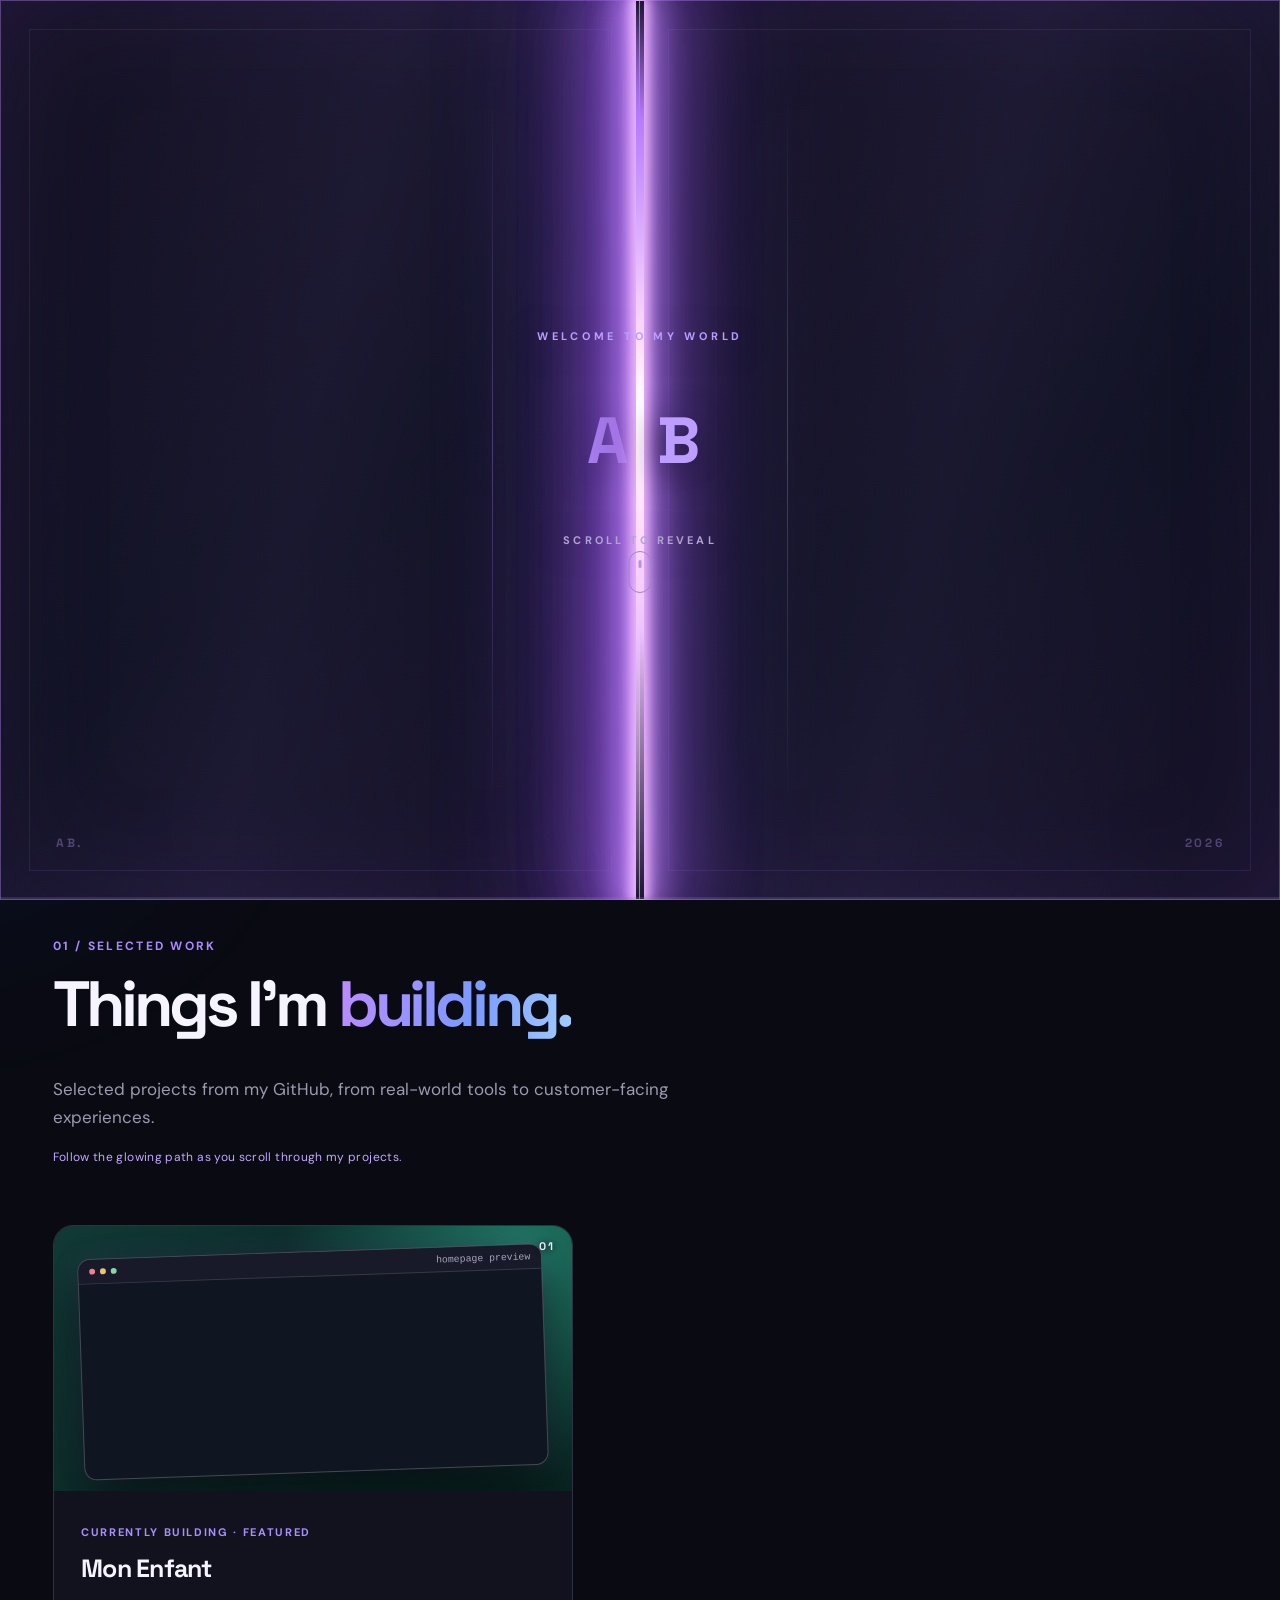
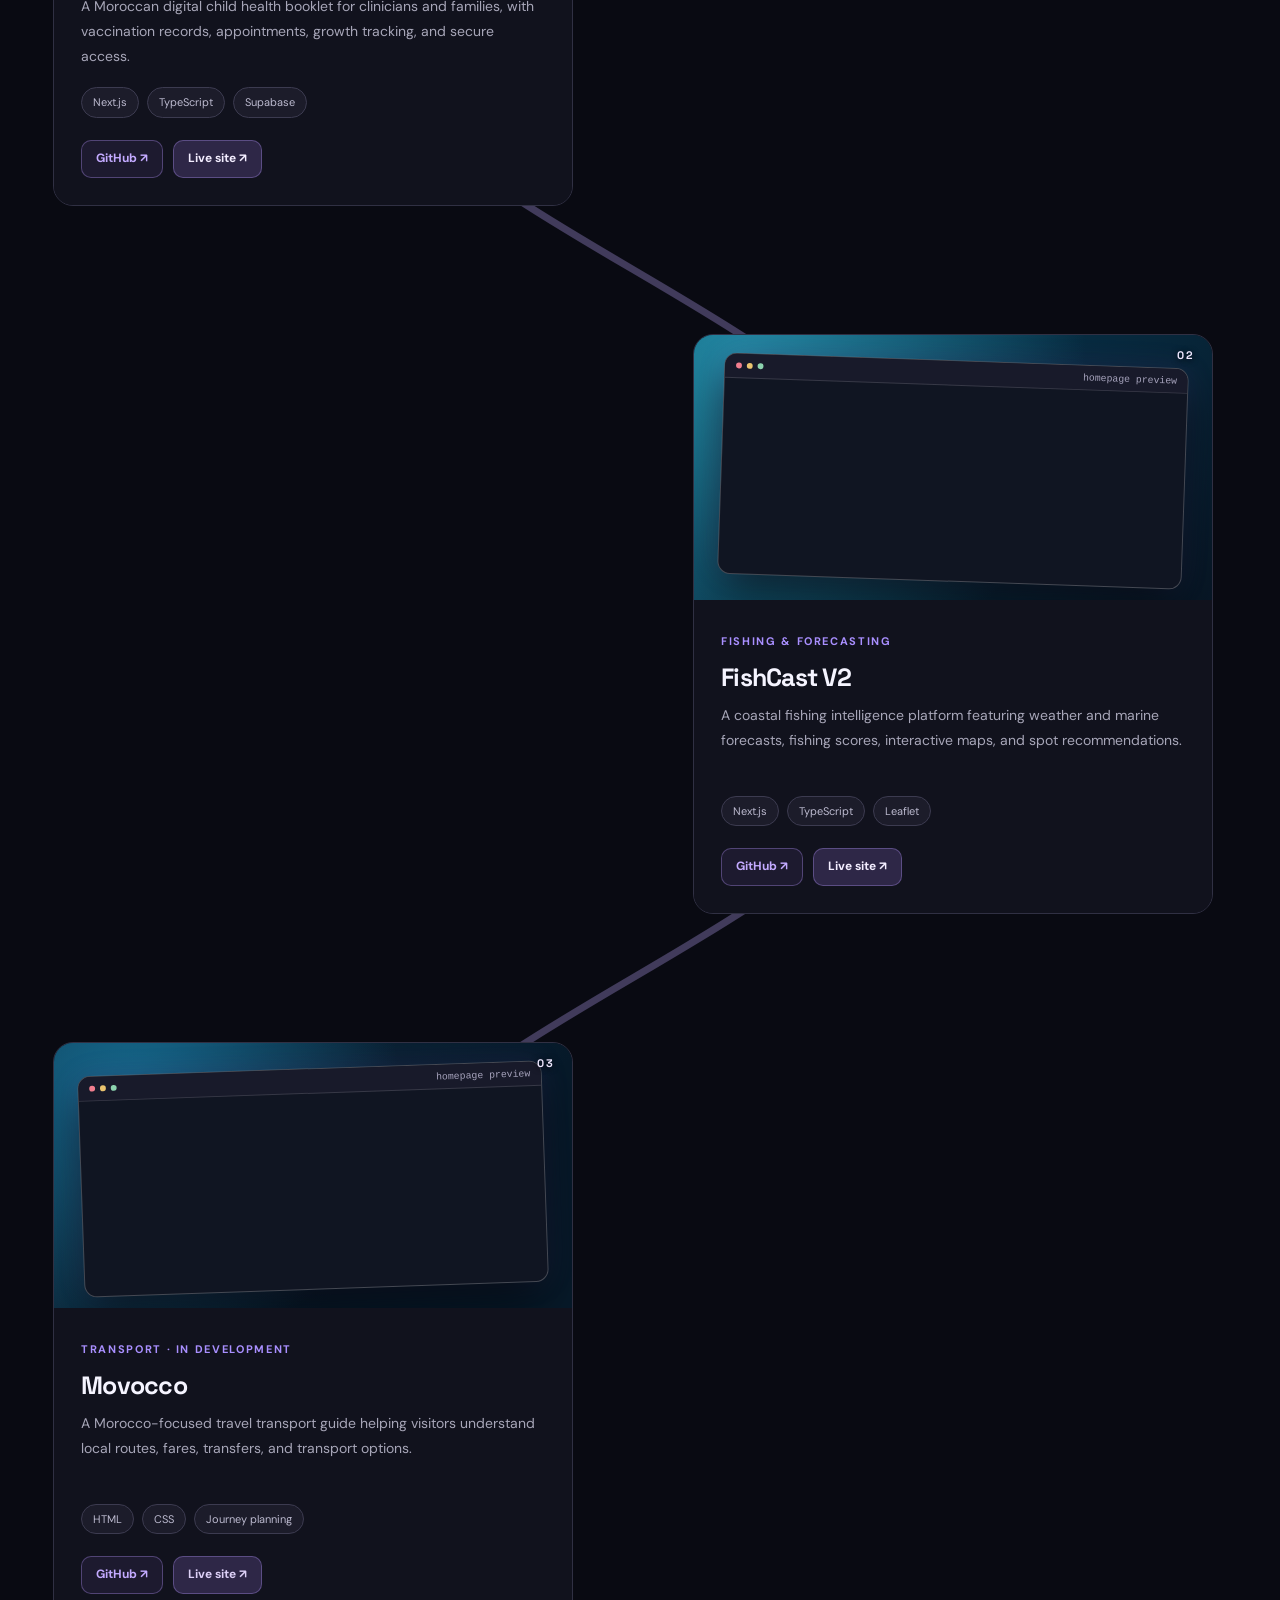
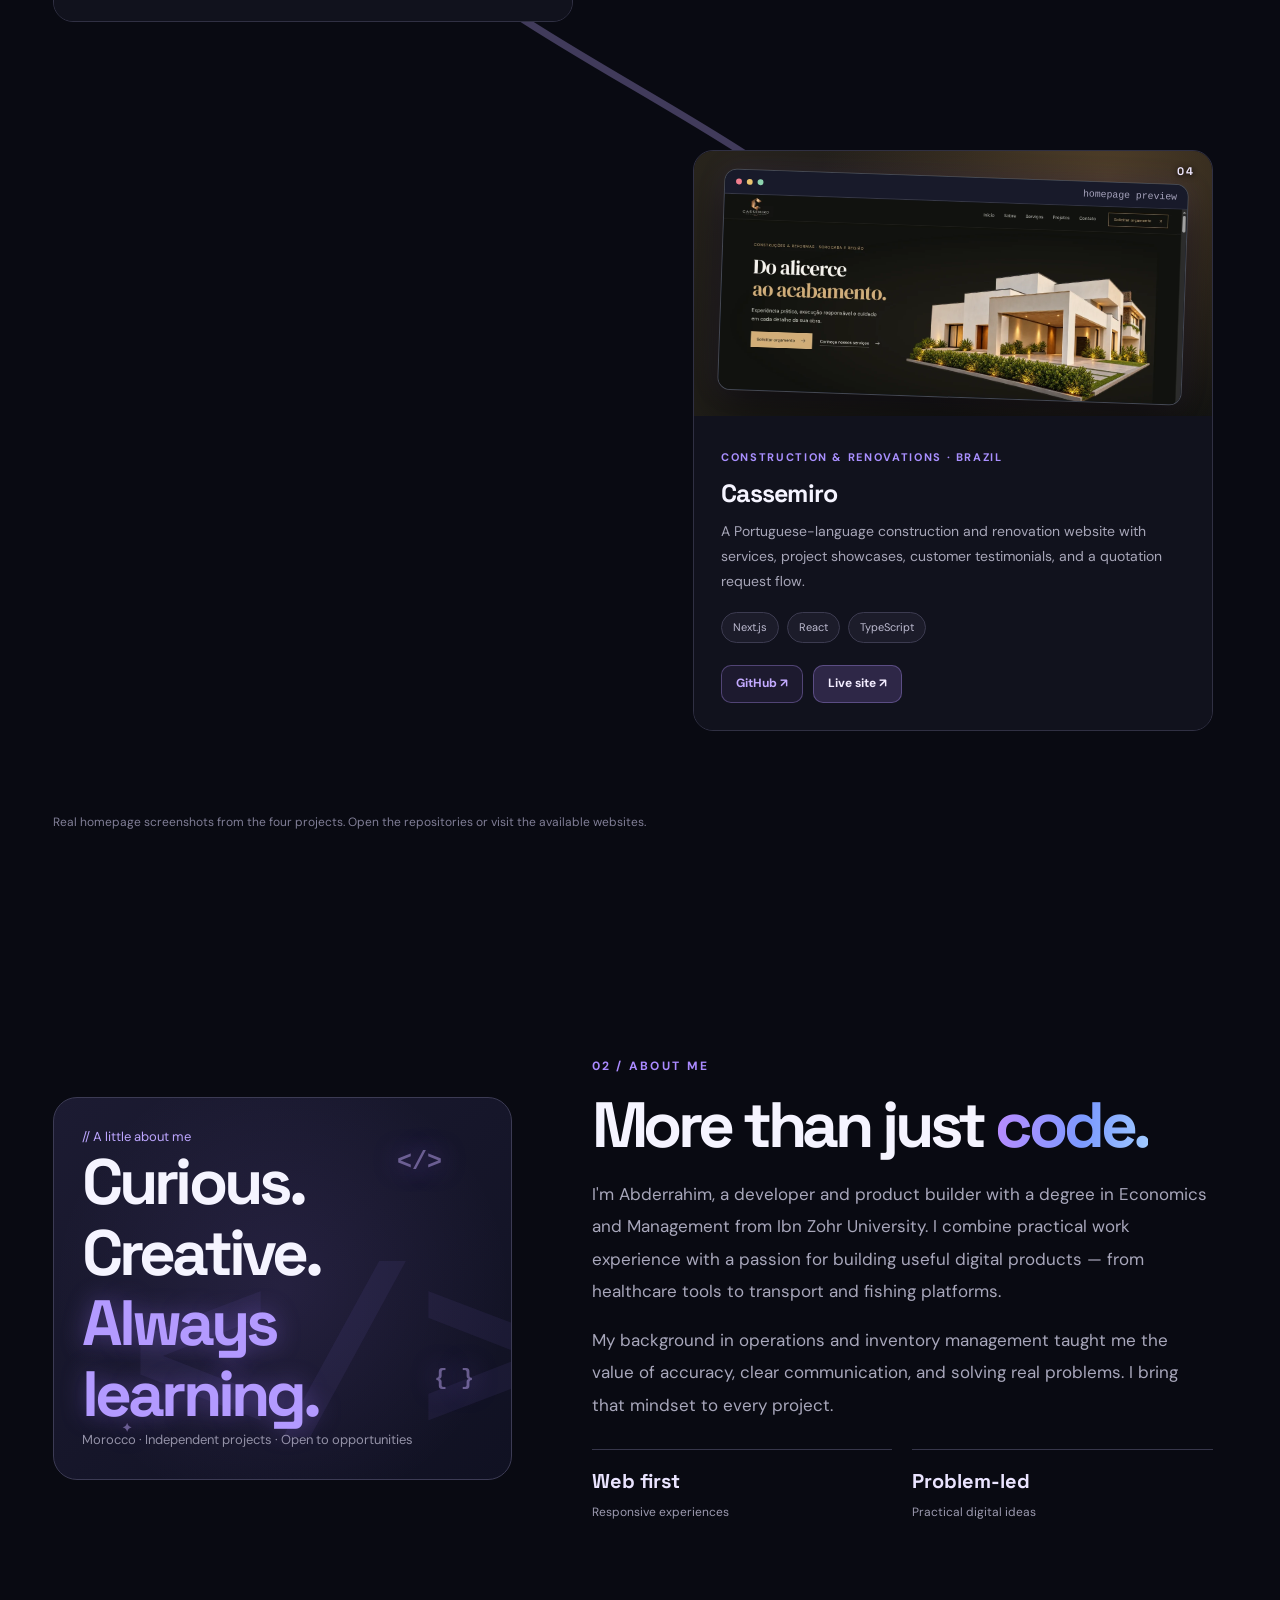
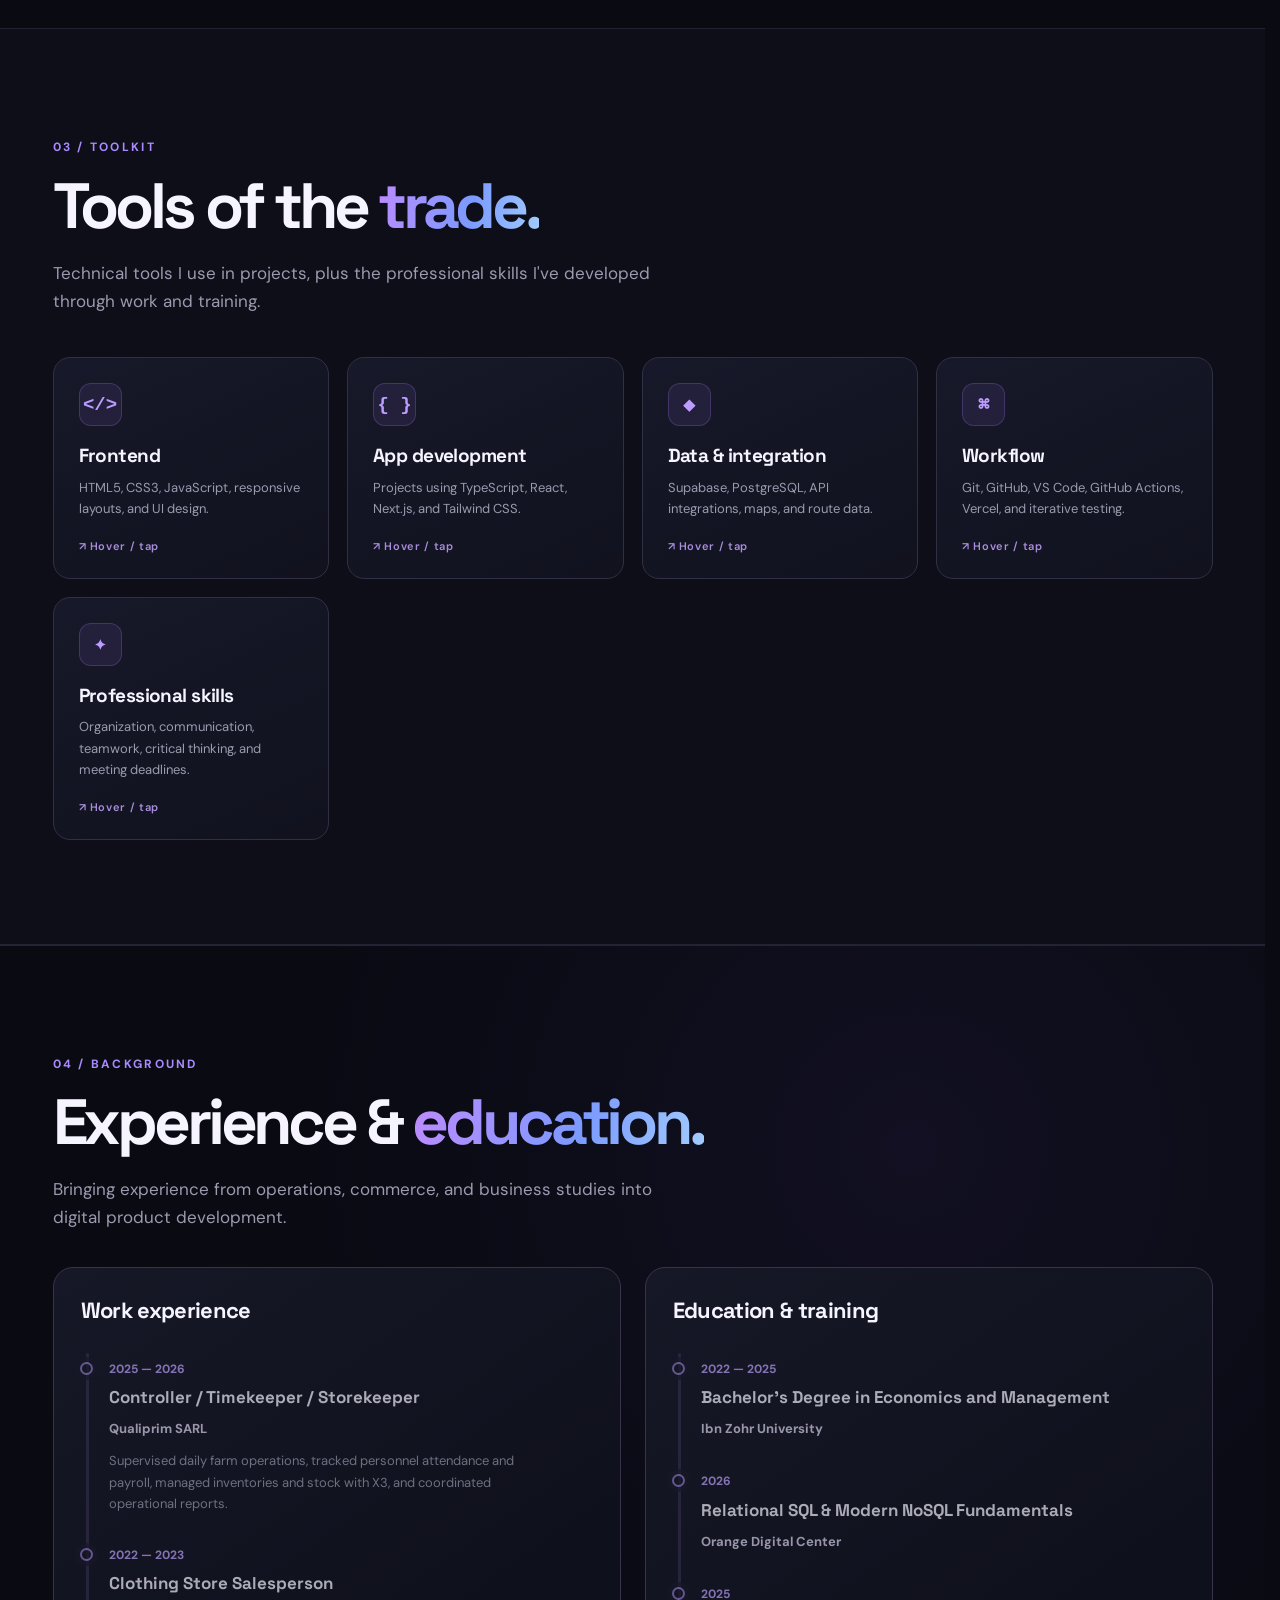
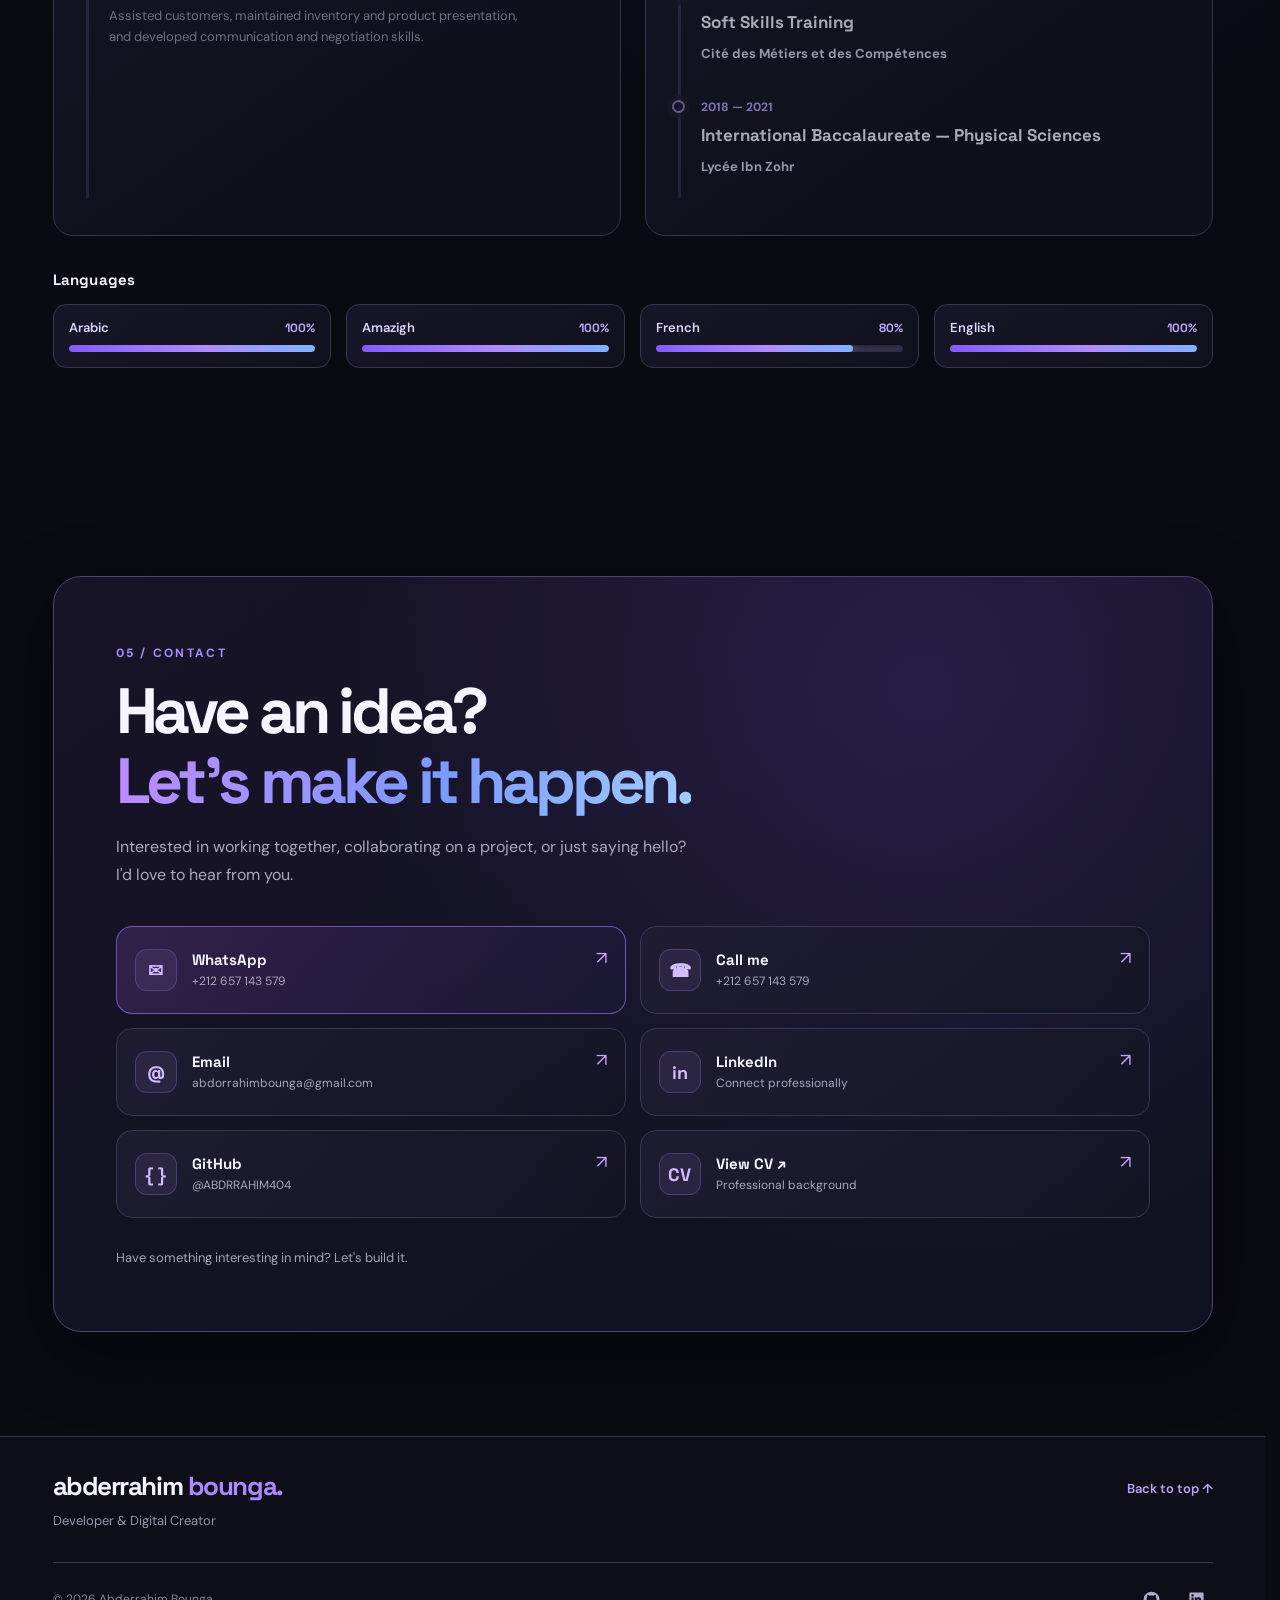
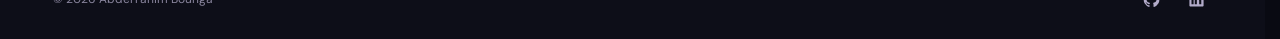
==== commit aa6dd5f0: "fix back to top mobile problem" ====
--- a/index.html
+++ b/index.html
@@ -1,1183 +1,128 @@
-<!doctype html>
+<!DOCTYPE html>
 
 <html lang="en">
-  <head>
-    <meta charset="utf-8" />
-    <meta content="width=device-width, initial-scale=1" name="viewport" />
-    <meta content="#090a12" name="theme-color" />
-    <meta
-      content="Abderrahim Bounga — developer portfolio. Explore selected web and app projects, skills, and ways to connect."
-      name="description"
-    />
-    <title>Abderrahim Bounga — Developer Portfolio</title>
-    <link href="https://fonts.googleapis.com" rel="preconnect" />
-    <link crossorigin="" href="https://fonts.gstatic.com" rel="preconnect" />
-    <link
-      href="https://fonts.googleapis.com/css2?family=DM+Sans:wght@400;500;600;700&amp;family=Space+Grotesk:wght@400;500;600;700&amp;display=swap"
-      rel="stylesheet"
-    />
-    <link href="css/style.css?v=mobile-layout-2" rel="stylesheet" />
-  </head>
-  <body>
-    <div
-      aria-label="Portfolio introduction"
-      class="opening-curtain"
-      id="openingCurtain"
-    >
-      <div aria-hidden="true" class="curtain-wing wing-left">
-        <div class="curtain-line"></div>
-        <span class="curtain-mark">AB.</span>
-        <div class="curtain-edge-glow"></div>
-        <div class="wing-name wing-name-left">
-          <span class="curtain-name-group"
-            ><span class="curtain-initial">A</span
-            ><span class="curtain-suffix">bderrahim</span></span
-          >
-        </div>
-      </div>
-      <div aria-hidden="true" class="curtain-wing wing-right">
-        <div class="curtain-line"></div>
-        <span class="curtain-mark">2026</span>
-        <div class="curtain-edge-glow"></div>
-        <div class="wing-name wing-name-right">
-          <span class="curtain-name-group"
-            ><span class="curtain-initial">B</span
-            ><span class="curtain-suffix">ounga</span></span
-          >
-        </div>
-      </div>
-      <div class="curtain-center">
-        <span class="curtain-overline" data-i18n="curtainIntro"
-          >WELCOME TO MY WORLD</span
-        >
-        <p data-i18n="curtainScroll">SCROLL TO REVEAL</p>
-        <div class="curtain-mouse"><span></span></div>
-      </div>
-      <div aria-hidden="true" class="curtain-progress-track">
-        <span class="curtain-progress-bar"></span>
-      </div>
-    </div>
-    <div aria-hidden="true" class="noise"></div>
-    <div aria-hidden="true" class="ambient one"></div>
-    <div aria-hidden="true" class="ambient two"></div>
-    <div id="portfolioSite">
-      <header class="site-header header-polished" id="top">
-        <div class="container header-inner">
-          <a aria-label="Abderrahim Bounga — Home" class="logo" href="#top"
-            >abderrahim <span class="brand-surname">bounga</span
-            ><span class="brand-dot">.</span></a
-          >
-          <button
-            aria-controls="mainNav"
-            aria-expanded="false"
-            aria-label="Open navigation"
-            class="menu-button"
-            id="menuButton"
-            type="button"
-          >
-            <span aria-hidden="true" class="menu-icon"></span>
-          </button>
-          <nav
-            aria-label="Main navigation"
-            class="nav nav-polished"
-            id="mainNav"
-          >
-            <a data-i18n="t0" data-section-link="" href="#about">About</a
-            ><a data-i18n="t1" data-section-link="" href="#projects">Projects</a
-            ><a data-i18n="t2" data-section-link="" href="#skills">Skills</a
-            ><a data-i18n="t3" data-section-link="" href="#experience"
-              >Experience</a
-            ><a
-              class="nav-contact"
-              data-i18n="t4"
-              data-section-link=""
-              href="#contact"
-              >Let's talk ↗</a
-            >
-            <div
-              aria-label="Language / Langue"
-              class="lang-switch"
-              role="group"
-            >
-              <button
-                aria-pressed="true"
-                class="lang-btn active"
-                data-lang="en"
-                type="button"
-              >
-                EN</button
-              ><span aria-hidden="true">/</span
-              ><button
-                aria-pressed="false"
-                class="lang-btn"
-                data-lang="fr"
-                type="button"
-              >
-                FR
-              </button>
-            </div>
-          </nav>
-        </div>
-      </header>
-      <span aria-hidden="true" class="header-progress"></span>
-      <main>
-        <div class="container">
-          <section
-            aria-labelledby="hero-title"
-            class="hero hero-magic"
-            id="hero"
-          >
-            <div aria-hidden="true" class="hero-fx">
-              <div class="hero-grid"></div>
-              <div class="hero-spotlight"></div>
-              <div class="hero-particles">
-                <span
-                  style="
-                    --x: 8%;
-                    --y: 16%;
-                    --size: 8px;
-                    --dur: 14s;
-                    --delay: -3s;
-                  "
-                ></span>
-                <span
-                  style="
-                    --x: 18%;
-                    --y: 72%;
-                    --size: 5px;
-                    --dur: 12s;
-                    --delay: -5s;
-                  "
-                ></span>
-                <span
-                  style="
-                    --x: 28%;
-                    --y: 26%;
-                    --size: 6px;
-                    --dur: 16s;
-                    --delay: -9s;
-                  "
-                ></span>
-                <span
-                  style="
-                    --x: 40%;
-                    --y: 82%;
-                    --size: 7px;
-                    --dur: 18s;
-                    --delay: -2s;
-                  "
-                ></span>
-                <span
-                  style="
-                    --x: 54%;
-                    --y: 18%;
-                    --size: 5px;
-                    --dur: 15s;
-                    --delay: -11s;
-                  "
-                ></span>
-                <span
-                  style="
-                    --x: 62%;
-                    --y: 66%;
-                    --size: 9px;
-                    --dur: 17s;
-                    --delay: -7s;
-                  "
-                ></span>
-                <span
-                  style="
-                    --x: 74%;
-                    --y: 32%;
-                    --size: 6px;
-                    --dur: 13s;
-                    --delay: -4s;
-                  "
-                ></span>
-                <span
-                  style="
-                    --x: 82%;
-                    --y: 78%;
-                    --size: 7px;
-                    --dur: 19s;
-                    --delay: -8s;
-                  "
-                ></span>
-                <span
-                  style="
-                    --x: 90%;
-                    --y: 22%;
-                    --size: 4px;
-                    --dur: 12s;
-                    --delay: -10s;
-                  "
-                ></span>
-                <span
-                  style="
-                    --x: 94%;
-                    --y: 58%;
-                    --size: 8px;
-                    --dur: 20s;
-                    --delay: -6s;
-                  "
-                ></span>
-              </div>
-            </div>
-            <div class="hero-copy reveal">
-              <div class="hero-copy-inner">
-                <span class="eyebrow" data-i18n="t5"
-                  ><span class="pulse"></span> Developer &amp; digital
-                  creator</span
-                >
-                <h1 data-i18n="t6" id="hero-title">
-                  Building digital<br /><span class="gradient-text"
-                    >ideas into reality.</span
-                  >
-                </h1>
-                <p class="intro" data-i18n="t7">
-                  Hey, I'm <strong class="intro-name">Abderrahim</strong> — a
-                  developer who enjoys turning ambitious ideas into useful,
-                  thoughtful web experiences.
-                </p>
-                <div class="actions">
-                  <a class="btn primary" data-i18n="t8" href="#projects"
-                    >Explore my work <span aria-hidden="true">↗</span></a
-                  ><a class="btn secondary" data-i18n="t9" href="#contact"
-                    >Get in touch <span aria-hidden="true">↗</span></a
-                  ><a
-                    class="btn secondary"
-                    data-i18n="t10"
-                    href="assets/Abderrahim_Bounga_CV.html"
-                    rel="noopener noreferrer"
-                    target="_blank"
-                    >View my CV ↗</a
-                  >
-                </div>
-                <div class="socials">
-                  <a
-                    data-i18n="t11"
-                    href="https://github.com/ABDRRAHIM404"
-                    rel="noopener noreferrer"
-                    target="_blank"
-                    >GitHub ↗</a
-                  ><span class="sep">/</span
-                  ><a
-                    href="https://www.linkedin.com/in/abderrahim-bounga"
-                    rel="noopener noreferrer"
-                    target="_blank"
-                    >LinkedIn ↗</a
-                  ><span class="sep">/</span
-                  ><a data-i18n="t12" href="#projects">Projects</a
-                  ><span class="sep">/</span
-                  ><a data-i18n="t13" href="#about">About me</a>
-                </div>
-              </div>
-            </div>
-            <div
-              aria-label="Portrait photo of Abderrahim"
-              class="hero-art reveal"
-            >
-              <div class="hero-art-inner">
-                <div
-                  aria-hidden="true"
-                  class="portrait-orbit orbit-one"
-                  data-parallax-depth="10"
-                ></div>
-                <div
-                  aria-hidden="true"
-                  class="portrait-orbit orbit-two"
-                  data-parallax-depth="16"
-                ></div>
-                <div class="portrait-shell" data-parallax-depth="14">
-                  <div class="portrait-glow"></div>
-                  <img
-                    alt="Portrait of Abderrahim"
-                    class="portrait-image"
-                    decoding="async"
-                    fetchpriority="high"
-                    height="1350"
-                    loading="eager"
-                    onerror="
-                      this.onerror = null;
-                      this.src = 'assets/avatar-placeholder.svg';
-                    "
-                    src="assets/profile.webp"
-                    width="1050"
-                  />
-                  <div aria-hidden="true" class="portrait-tint"></div>
-                  <div class="portrait-caption" data-i18n="t14">
-                    <span class="caption-pulse"></span> Building thoughtful web
-                    experiences
-                  </div>
-                </div>
-                <div
-                  class="portrait-chip"
-                  data-i18n="t15"
-                  data-parallax-depth="24"
-                >
-                  ✦ Design + Development
-                </div>
-                <div
-                  class="portrait-chip chip-bottom"
-                  data-i18n="t16"
-                  data-parallax-depth="20"
-                >
-                  &lt;/&gt; Always creating
-                </div>
-              </div>
-            </div>
-            <div class="scroll-note" data-i18n="t17">Scroll to explore</div>
-          </section>
-        </div>
-        <section class="section projects" id="projects">
-          <div class="container">
-            <div class="reveal">
-              <span class="section-label" data-i18n="t18"
-                >01 / Selected work</span
-              >
-              <div class="section-header">
-                <h2 data-i18n="t19">
-                  Things I'm <span class="gradient-text">building.</span>
-                </h2>
-              </div>
-              <p class="section-intro" data-i18n="t20">
-                Selected projects from my GitHub, from real-world tools to
-                customer-facing experiences.
-              </p>
-              <p class="journey-hint" data-i18n="journeyHint">
-                Follow the glowing path as you scroll through my projects.
-              </p>
-            </div>
-            <div class="project-journey" id="projectJourney">
-              <svg
-                aria-hidden="true"
-                class="project-path"
-                preserveaspectratio="none"
-              >
-                <path class="path-track" fill="none"></path>
-                <path class="path-progress" fill="none"></path>
-              </svg>
-              <article
-                class="project-card reveal journey-card journey-left"
-                data-project-index="0"
-              >
-                <span aria-hidden="true" class="project-cursor-glow"></span
-                ><span aria-hidden="true" class="journey-node"></span
-                ><span aria-hidden="true" class="journey-number">01</span>
-                <div
-                  aria-label="Homepage screenshot of Mon Enfant"
-                  class="project-visual preview-frame health"
-                  role="img"
-                >
-                  <div class="project-screenshot-window">
-                    <div aria-hidden="true" class="project-screenshot-chrome">
-                      <i></i><i></i><i></i><span>homepage preview</span>
-                    </div>
-                    <img
-                      alt="Mon Enfant homepage preview"
-                      class="project-screenshot"
-                      decoding="async"
-                      height="649"
-                      loading="lazy"
-                      src="assets/projects/mon-enfant.webp"
-                      width="1356"
-                    />
-                  </div>
-                </div>
-                <div class="project-body">
-                  <span class="project-type" data-i18n="t33"
-                    >Currently building · Featured</span
-                  >
-                  <h3>Mon Enfant</h3>
-                  <p data-i18n="t37">
-                    A Moroccan digital child health booklet for clinicians and
-                    families, with vaccination records, appointments, growth
-                    tracking, and secure access.
-                  </p>
-                  <div class="tags">
-                    <span class="tag">Next.js</span
-                    ><span class="tag">TypeScript</span
-                    ><span class="tag">Supabase</span>
-                  </div>
-                  <div class="project-foot">
-                    <a
-                      aria-label="View code for Mon Enfant (new tab)"
-                      class="project-action project-action-code"
-                      data-i18n="t41"
-                      href="https://github.com/ABDRRAHIM404/mon-enfant"
-                      rel="noopener noreferrer"
-                      target="_blank"
-                      >GitHub ↗</a
-                    ><a
-                      aria-label="Open live demo of Mon Enfant (new tab)"
-                      class="project-action project-action-live"
-                      data-i18n="t42"
-                      href="https://mon-enfant.vercel.app"
-                      rel="noopener noreferrer"
-                      target="_blank"
-                      >Live site ↗</a
-                    >
-                  </div>
-                </div>
-              </article>
-              <article
-                class="project-card reveal journey-card journey-right"
-                data-project-index="1"
-              >
-                <span aria-hidden="true" class="project-cursor-glow"></span
-                ><span aria-hidden="true" class="journey-node"></span
-                ><span aria-hidden="true" class="journey-number">02</span>
-                <div
-                  aria-label="Homepage screenshot of FishCast V2"
-                  class="project-visual preview-frame fish"
-                  role="img"
-                >
-                  <div class="project-screenshot-window">
-                    <div aria-hidden="true" class="project-screenshot-chrome">
-                      <i></i><i></i><i></i><span>homepage preview</span>
-                    </div>
-                    <img
-                      alt="FishCast V2 homepage preview"
-                      class="project-screenshot"
-                      decoding="async"
-                      height="649"
-                      loading="lazy"
-                      src="assets/projects/fishcast.webp"
-                      width="1356"
-                    />
-                  </div>
-                </div>
-                <div class="project-body">
-                  <span class="project-type" data-i18n="t34"
-                    >Fishing &amp; forecasting</span
-                  >
-                  <h3>FishCast V2</h3>
-                  <p data-i18n="t38">
-                    A coastal fishing intelligence platform featuring weather
-                    and marine forecasts, fishing scores, interactive maps, and
-                    spot recommendations.
-                  </p>
-                  <div class="tags">
-                    <span class="tag">Next.js</span
-                    ><span class="tag">TypeScript</span
-                    ><span class="tag">Leaflet</span>
-                  </div>
-                  <div class="project-foot">
-                    <a
-                      aria-label="View code for FishCast V2 (new tab)"
-                      class="project-action project-action-code"
-                      data-i18n="t43"
-                      href="https://github.com/ABDRRAHIM404/fishcastv2"
-                      rel="noopener noreferrer"
-                      target="_blank"
-                      >GitHub ↗</a
-                    ><a
-                      aria-label="Open live demo of FishCast V2 (new tab)"
-                      class="project-action project-action-live"
-                      data-i18n="t44"
-                      href="https://fishcastv2.vercel.app"
-                      rel="noopener noreferrer"
-                      target="_blank"
-                      >Live site ↗</a
-                    >
-                  </div>
-                </div>
-              </article>
-              <article
-                class="project-card reveal journey-card journey-left"
-                data-project-index="2"
-              >
-                <span aria-hidden="true" class="project-cursor-glow"></span
-                ><span aria-hidden="true" class="journey-node"></span
-                ><span aria-hidden="true" class="journey-number">03</span>
-                <div
-                  aria-label="Homepage screenshot of Movocco"
-                  class="project-visual preview-frame transit"
-                  role="img"
-                >
-                  <div class="project-screenshot-window">
-                    <div aria-hidden="true" class="project-screenshot-chrome">
-                      <i></i><i></i><i></i><span>homepage preview</span>
-                    </div>
-                    <img
-                      alt="Movocco homepage preview"
-                      class="project-screenshot"
-                      decoding="async"
-                      height="649"
-                      loading="lazy"
-                      src="assets/projects/movocco.webp"
-                      width="1356"
-                    />
-                  </div>
-                </div>
-                <div class="project-body">
-                  <span class="project-type" data-i18n="t35"
-                    >Transport · In development</span
-                  >
-                  <h3>Movocco</h3>
-                  <p data-i18n="t39">
-                    A Morocco-focused travel transport guide helping visitors
-                    understand local routes, fares, transfers, and transport
-                    options.
-                  </p>
-                  <div class="tags">
-                    <span class="tag">HTML</span><span class="tag">CSS</span
-                    ><span class="tag">Journey planning</span>
-                  </div>
-                  <div class="project-foot">
-                    <a
-                      aria-label="View code for Movocco (new tab)"
-                      class="project-action project-action-code"
-                      data-i18n="t45"
-                      href="https://github.com/ABDRRAHIM404/movocco"
-                      rel="noopener noreferrer"
-                      target="_blank"
-                      >GitHub ↗</a
-                    ><button
-                      aria-label="Movocco live site is not available yet"
-                      class="project-action project-action-live project-action-placeholder"
-                      data-i18n="t46"
-                      title="Live site not published yet"
-                      type="button"
-                    >
-                      Live site ↗
-                    </button>
-                  </div>
-                </div>
-              </article>
-              <article
-                class="project-card reveal journey-card journey-right"
-                data-project-index="3"
-              >
-                <span aria-hidden="true" class="project-cursor-glow"></span
-                ><span aria-hidden="true" class="journey-node"></span
-                ><span aria-hidden="true" class="journey-number">04</span>
-                <div
-                  aria-label="Homepage screenshot of Cassemiro"
-                  class="project-visual preview-frame cassemiro"
-                  role="img"
-                >
-                  <div class="project-screenshot-window">
-                    <div aria-hidden="true" class="project-screenshot-chrome">
-                      <i></i><i></i><i></i><span>homepage preview</span>
-                    </div>
-                    <img
-                      alt="Cassemiro homepage preview"
-                      class="project-screenshot"
-                      decoding="async"
-                      height="649"
-                      loading="lazy"
-                      src="assets/projects/cassemiro.webp"
-                      width="1356"
-                    />
-                  </div>
-                </div>
-                <div class="project-body">
-                  <span class="project-type" data-i18n="t36"
-                    >Construction &amp; renovations · Brazil</span
-                  >
-                  <h3>Cassemiro</h3>
-                  <p data-i18n="t40">
-                    A Portuguese-language construction and renovation website
-                    with services, project showcases, customer testimonials, and
-                    a quotation request flow.
-                  </p>
-                  <div class="tags">
-                    <span class="tag">Next.js</span
-                    ><span class="tag">React</span
-                    ><span class="tag">TypeScript</span>
-                  </div>
-                  <div class="project-foot">
-                    <a
-                      aria-label="View code for Cassemiro (new tab)"
-                      class="project-action project-action-code"
-                      data-i18n="t47"
-                      href="https://github.com/ABDRRAHIM404/cassemiro"
-                      rel="noopener noreferrer"
-                      target="_blank"
-                      >GitHub ↗</a
-                    ><a
-                      aria-label="Open Cassemiro website (new tab)"
-                      class="project-action project-action-live"
-                      data-i18n="t48"
-                      href="https://cassemiro-one.vercel.app/"
-                      rel="noopener noreferrer"
-                      target="_blank"
-                      >Live site ↗</a
-                    >
-                  </div>
-                </div>
-              </article>
-            </div>
-            <p class="project-note" data-i18n="journeyNote">
-              Real homepage screenshots from the four projects. Open the
-              repositories or visit the available websites.
-            </p>
-          </div>
-        </section>
-        <section class="section about-magic" id="about">
-          <div class="container about-grid">
-            <div class="about-art reveal">
-              <div class="about-card-motion">
-                <span class="top-label" data-i18n="t50"
-                  >// A little about me</span
-                >
-                <div class="big" data-i18n="t51">
-                  <span class="about-keyword keyword-1">Curious.</span
-                  ><br /><span class="about-keyword keyword-2">Creative.</span
-                  ><br /><span class="about-last"
-                    ><span class="about-keyword keyword-3"
-                      >Always learning.</span
-                    ></span
-                  >
-                </div>
-                <span class="bottom-label" data-i18n="t52"
-                  >Morocco · Independent projects · Open to opportunities</span
-                >
-              </div>
-              <div aria-hidden="true" class="about-symbols">
-                <span class="about-symbol one">&lt;/&gt;</span
-                ><span class="about-symbol two">{ }</span
-                ><span class="about-symbol three">✦</span>
-              </div>
-            </div>
-            <div class="about-copy reveal">
-              <span class="section-label" data-i18n="t53">02 / About me</span>
-              <h2 data-i18n="t54">
-                More than just <span class="gradient-text">code.</span>
-              </h2>
-              <p class="about-story" data-i18n="t55">
-                I'm Abderrahim, a developer and product builder with a degree in
-                Economics and Management from Ibn Zohr University. I combine
-                practical work experience with a passion for building useful
-                digital products — from healthcare tools to transport and
-                fishing platforms.
-              </p>
-              <p class="about-story" data-i18n="t56">
-                My background in operations and inventory management taught me
-                the value of accuracy, clear communication, and solving real
-                problems. I bring that mindset to every project.
-              </p>
-              <div class="about-stats">
-                <div class="stat">
-                  <strong data-i18n="t57">Web first</strong
-                  ><span data-i18n="t59">Responsive experiences</span>
-                </div>
-                <div class="stat">
-                  <strong data-i18n="t58">Problem-led</strong
-                  ><span data-i18n="t60">Practical digital ideas</span>
-                </div>
-              </div>
-            </div>
-          </div>
-        </section>
-        <section class="section skills" id="skills">
-          <div class="container">
-            <div class="reveal">
-              <span class="section-label" data-i18n="t61">03 / Toolkit</span>
-              <h2 data-i18n="t62">
-                Tools of the <span class="gradient-text">trade.</span>
-              </h2>
-              <p class="section-intro" data-i18n="t63">
-                Technical tools I use in projects, plus the professional skills
-                I've developed through work and training.
-              </p>
-            </div>
-            <div class="skills-grid">
-              <div
-                aria-expanded="false"
-                aria-haspopup="dialog"
-                aria-label="Frontend — show preview"
-                class="skill-card reveal"
-                data-skill="frontend"
-                role="button"
-                tabindex="0"
-              >
-                <div class="symbol">&lt;/&gt;</div>
-                <h3 data-i18n="t64">Frontend</h3>
-                <p data-i18n="t69">
-                  HTML5, CSS3, JavaScript, responsive layouts, and UI design.
-                </p>
-                <span aria-hidden="true" class="skill-hint">↗ Hover / tap</span>
-              </div>
-              <div
-                aria-expanded="false"
-                aria-haspopup="dialog"
-                aria-label="App development — show preview"
-                class="skill-card reveal"
-                data-skill="app"
-                role="button"
-                tabindex="0"
-              >
-                <div class="symbol">{ }</div>
-                <h3 data-i18n="t65">App development</h3>
-                <p data-i18n="t70">
-                  Projects using TypeScript, React, Next.js, and Tailwind CSS.
-                </p>
-                <span aria-hidden="true" class="skill-hint">↗ Hover / tap</span>
-              </div>
-              <div
-                aria-expanded="false"
-                aria-haspopup="dialog"
-                aria-label="Data &amp; integration — show preview"
-                class="skill-card reveal"
-                data-skill="data"
-                role="button"
-                tabindex="0"
-              >
-                <div class="symbol">◈</div>
-                <h3 data-i18n="t66">Data &amp; integration</h3>
-                <p data-i18n="t71">
-                  Supabase, PostgreSQL, API integrations, maps, and route data.
-                </p>
-                <span aria-hidden="true" class="skill-hint">↗ Hover / tap</span>
-              </div>
-              <div
-                aria-expanded="false"
-                aria-haspopup="dialog"
-                aria-label="Workflow — show preview"
-                class="skill-card reveal"
-                data-skill="workflow"
-                role="button"
-                tabindex="0"
-              >
-                <div class="symbol">⌘</div>
-                <h3 data-i18n="t67">Workflow</h3>
-                <p data-i18n="t72">
-                  Git, GitHub, VS Code, GitHub Actions, Vercel, and iterative
-                  testing.
-                </p>
-                <span aria-hidden="true" class="skill-hint">↗ Hover / tap</span>
-              </div>
-              <div
-                aria-expanded="false"
-                aria-haspopup="dialog"
-                aria-label="Professional skills — show preview"
-                class="skill-card reveal"
-                data-skill="professional"
-                role="button"
-                tabindex="0"
-              >
-                <div class="symbol">✦</div>
-                <h3 data-i18n="t68">Professional skills</h3>
-                <p data-i18n="t73">
-                  Organization, communication, teamwork, critical thinking, and
-                  meeting deadlines.
-                </p>
-                <span aria-hidden="true" class="skill-hint">↗ Hover / tap</span>
-              </div>
-            </div>
-          </div>
-        </section>
-        <section class="section experience experience-magic" id="experience">
-          <div class="container">
-            <div class="reveal">
-              <span class="section-label" data-i18n="t74">04 / Background</span>
-              <h2 data-i18n="t75">
-                Experience &amp; <span class="gradient-text">education.</span>
-              </h2>
-              <p class="section-intro" data-i18n="t76">
-                Bringing experience from operations, commerce, and business
-                studies into digital product development.
-              </p>
-            </div>
-            <div class="experience-grid">
-              <div
-                class="experience-column reveal experience-track"
-                data-track="0"
-              >
-                <h3 data-i18n="t77">Work experience</h3>
-                <div
-                  aria-label="2025 — 2026 Controller / Timekeeper / Storekeeper Qualiprim SARL Supervised daily farm operations, tracked personnel attendance and payroll, managed inventories and stock with X3, and coordinated operational reports."
-                  class="timeline-item journey-entry"
-                  style="--entry-index: 0"
-                  tabindex="0"
-                >
-                  <span aria-hidden="true" class="journey-dot"></span
-                  ><span class="timeline-year">2025 — 2026</span>
-                  <h4 data-i18n="t79">Controller / Timekeeper / Storekeeper</h4>
-                  <strong>Qualiprim SARL</strong>
-                  <p data-i18n="t85">
-                    Supervised daily farm operations, tracked personnel
-                    attendance and payroll, managed inventories and stock with
-                    X3, and coordinated operational reports.
-                  </p>
-                </div>
-                <div
-                  aria-label="2022 — 2023 Clothing Store Salesperson Assisted customers, maintained inventory and product presentation, and developed communication and negotiation skills."
-                  class="timeline-item journey-entry"
-                  style="--entry-index: 1"
-                  tabindex="0"
-                >
-                  <span aria-hidden="true" class="journey-dot"></span
-                  ><span class="timeline-year">2022 — 2023</span>
-                  <h4 data-i18n="t80">Clothing Store Salesperson</h4>
-                  <p data-i18n="t86">
-                    Assisted customers, maintained inventory and product
-                    presentation, and developed communication and negotiation
-                    skills.
-                  </p>
-                </div>
-                <div aria-hidden="true" class="experience-rail">
-                  <span class="experience-rail-progress"></span>
-                </div>
-              </div>
-              <div
-                class="experience-column reveal experience-track"
-                data-track="1"
-              >
-                <h3 data-i18n="t78">Education &amp; training</h3>
-                <div
-                  aria-label="2022 — 2025 Bachelor's Degree in Economics and Management Ibn Zohr University"
-                  class="timeline-item journey-entry"
-                  style="--entry-index: 0"
-                  tabindex="0"
-                >
-                  <span aria-hidden="true" class="journey-dot"></span
-                  ><span class="timeline-year">2022 — 2025</span>
-                  <h4 data-i18n="t81">
-                    Bachelor's Degree in Economics and Management
-                  </h4>
-                  <strong>Ibn Zohr University</strong>
-                </div>
-                <div
-                  aria-label="2026 Relational SQL &amp; Modern NoSQL Fundamentals Orange Digital Center"
-                  class="timeline-item journey-entry"
-                  style="--entry-index: 1"
-                  tabindex="0"
-                >
-                  <span aria-hidden="true" class="journey-dot"></span
-                  ><span class="timeline-year">2026</span>
-                  <h4 data-i18n="t82">
-                    Relational SQL &amp; Modern NoSQL Fundamentals
-                  </h4>
-                  <strong>Orange Digital Center</strong>
-                </div>
-                <div
-                  aria-label="2025 Soft Skills Training Cité des Métiers et des Compétences"
-                  class="timeline-item journey-entry"
-                  style="--entry-index: 2"
-                  tabindex="0"
-                >
-                  <span aria-hidden="true" class="journey-dot"></span
-                  ><span class="timeline-year">2025</span>
-                  <h4 data-i18n="t83">Soft Skills Training</h4>
-                  <strong>Cité des Métiers et des Compétences</strong>
-                </div>
-                <div
-                  aria-label="2018 — 2021 International Baccalaureate — Physical Sciences Lycée Ibn Zohr"
-                  class="timeline-item journey-entry"
-                  style="--entry-index: 3"
-                  tabindex="0"
-                >
-                  <span aria-hidden="true" class="journey-dot"></span
-                  ><span class="timeline-year">2018 — 2021</span>
-                  <h4 data-i18n="t84">
-                    International Baccalaureate — Physical Sciences
-                  </h4>
-                  <strong>Lycée Ibn Zohr</strong>
-                </div>
-                <div aria-hidden="true" class="experience-rail">
-                  <span class="experience-rail-progress"></span>
-                </div>
-              </div>
-            </div>
-            <div
-              aria-labelledby="languages-heading"
-              class="languages-block reveal"
-              role="group"
-            >
-              <div
-                class="languages-heading"
-                data-lang-heading="true"
-                id="languages-heading"
-              >
-                Languages
-              </div>
-              <div class="languages-inline">
-                <div class="language-item">
-                  <div class="language-name" data-lang-key="arabic">Arabic</div>
-                  <span class="language-percent">100%</span>
-                  <div
-                    class="language-meter"
-                    role="progressbar"
-                    aria-label="Arabic proficiency"
-                    aria-valuemin="0"
-                    aria-valuemax="100"
-                    aria-valuenow="100"
-                    style="--level: 100%"
-                  >
-                    <span class="language-fill"></span>
-                  </div>
-                </div>
-                <div class="language-item">
-                  <div class="language-name" data-lang-key="amazigh">
-                    Amazigh
-                  </div>
-                  <span class="language-percent">100%</span>
-                  <div
-                    class="language-meter"
-                    role="progressbar"
-                    aria-label="Amazigh proficiency"
-                    aria-valuemin="0"
-                    aria-valuemax="100"
-                    aria-valuenow="100"
-                    style="--level: 100%"
-                  >
-                    <span class="language-fill"></span>
-                  </div>
-                </div>
-                <div class="language-item">
-                  <div class="language-name" data-lang-key="french">French</div>
-                  <span class="language-percent">80%</span>
-                  <div
-                    class="language-meter"
-                    role="progressbar"
-                    aria-label="French proficiency"
-                    aria-valuemin="0"
-                    aria-valuemax="100"
-                    aria-valuenow="80"
-                    style="--level: 80%"
-                  >
-                    <span class="language-fill"></span>
-                  </div>
-                </div>
-                <div class="language-item">
-                  <div class="language-name" data-lang-key="english">
-                    English
-                  </div>
-                  <span class="language-percent">100%</span>
-                  <div
-                    class="language-meter"
-                    role="progressbar"
-                    aria-label="English proficiency"
-                    aria-valuemin="0"
-                    aria-valuemax="100"
-                    aria-valuenow="100"
-                    style="--level: 100%"
-                  >
-                    <span class="language-fill"></span>
-                  </div>
-                </div>
-              </div>
-            </div>
-          </div>
-        </section>
-        <section class="section contact-magic" id="contact">
-          <div class="container">
-            <div class="contact-stage reveal">
-              <div aria-hidden="true" class="contact-light"></div>
-              <div class="contact-head">
-                <span class="section-label" data-i18n="t88">05 / Contact</span>
-                <h2 data-i18n="t89">
-                  Have an idea?<br /><span class="gradient-text"
-                    >Let's make it happen.</span
-                  >
-                </h2>
-                <p data-i18n="t90">
-                  Interested in working together, collaborating on a project, or
-                  just saying hello? I'd love to hear from you.
-                </p>
-              </div>
-              <div class="contact-options">
-                <a
-                  aria-label="Chat with Abderrahim on WhatsApp"
-                  class="contact-option featured"
-                  href="https://wa.me/212657143579"
-                  rel="noopener noreferrer"
-                  target="_blank"
-                >
-                  <span aria-hidden="true" class="contact-option-icon">✉</span
-                  ><span class="contact-option-copy"
-                    ><strong data-i18n="contactWhatsApp">WhatsApp</strong
-                    ><small>+212 657 143 579</small></span
-                  ><span aria-hidden="true" class="contact-option-arrow"
-                    >↗</span
-                  ></a
-                >
-                <a
-                  aria-label="Call Abderrahim at +212 657 143 579"
-                  class="contact-option"
-                  href="tel:+212657143579"
-                >
-                  <span aria-hidden="true" class="contact-option-icon">☎</span
-                  ><span class="contact-option-copy"
-                    ><strong data-i18n="contactCall">Call me</strong
-                    ><small>+212 657 143 579</small></span
-                  ><span aria-hidden="true" class="contact-option-arrow"
-                    >↗</span
-                  ></a
-                >
-                <a
-                  class="contact-option"
-                  href="mailto:abdorrahimbounga@gmail.com?subject=Hello%20Abderrahim"
-                  id="emailLink"
-                >
-                  <span aria-hidden="true" class="contact-option-icon">@</span
-                  ><span class="contact-option-copy"
-                    ><strong data-i18n="contactEmail">Email</strong
-                    ><small>abdorrahimbounga@gmail.com</small></span
-                  ><span aria-hidden="true" class="contact-option-arrow"
-                    >↗</span
-                  ></a
-                >
-                <a
-                  class="contact-option"
-                  href="https://www.linkedin.com/in/abderrahim-bounga"
-                  rel="noopener noreferrer"
-                  target="_blank"
-                >
-                  <span aria-hidden="true" class="contact-option-icon">in</span
-                  ><span class="contact-option-copy"
-                    ><strong>LinkedIn</strong
-                    ><small data-i18n="contactLinkedIn"
-                      >Connect professionally</small
-                    ></span
-                  ><span aria-hidden="true" class="contact-option-arrow"
-                    >↗</span
-                  ></a
-                >
-                <a
-                  class="contact-option"
-                  href="https://github.com/ABDRRAHIM404"
-                  rel="noopener noreferrer"
-                  target="_blank"
-                >
-                  <span aria-hidden="true" class="contact-option-icon">{ }</span
-                  ><span class="contact-option-copy"
-                    ><strong>GitHub</strong><small>@ABDRRAHIM404</small></span
-                  ><span aria-hidden="true" class="contact-option-arrow"
-                    >↗</span
-                  ></a
-                >
-                <a
-                  class="contact-option"
-                  href="assets/Abderrahim_Bounga_CV.html"
-                  rel="noopener noreferrer"
-                  target="_blank"
-                >
-                  <span aria-hidden="true" class="contact-option-icon">CV</span
-                  ><span class="contact-option-copy"
-                    ><strong data-i18n="t92">View CV ↗</strong
-                    ><small data-i18n="contactCV"
-                      >Professional background</small
-                    ></span
-                  ><span aria-hidden="true" class="contact-option-arrow"
-                    >↗</span
-                  ></a
-                >
-              </div>
-              <p class="contact-signoff" data-i18n="contactSignoff">
-                Have something interesting in mind? Let's build it.
-              </p>
-            </div>
-          </div>
-        </section>
-      </main>
-      <footer class="footer footer-polished footer-minimal">
-        <div class="container footer-simple">
-          <div class="footer-simple-top">
-            <div class="footer-simple-brand">
-              <a class="footer-name" href="#top"
-                >abderrahim <span>bounga.</span></a
-              >
-              <p
-                data-ui-en="Developer &amp; Digital Creator"
-                data-ui-fr="Développeur &amp; créateur numérique"
-              >
-                Developer &amp; Digital Creator
-              </p>
-            </div>
-            <a
-              class="footer-return"
-              data-scroll-curtain="true"
-              data-ui-en="Back to top ↑"
-              data-ui-fr="Retour en haut ↑"
-              href="#top"
-              >Back to top ↑</a
-            >
-          </div>
-          <div class="footer-simple-bottom">
-            <span>© <span id="year"></span> Abderrahim Bounga</span>
-            <div class="footer-socials">
-              <a
-                aria-label="GitHub"
-                href="https://github.com/ABDRRAHIM404"
-                rel="noopener noreferrer"
-                target="_blank"
-                title="GitHub"
-                ><svg
-                  aria-hidden="true"
-                  fill="currentColor"
-                  viewbox="0 0 24 24"
-                >
-                  <path
-                    d="M12 .9a11.1 11.1 0 0 0-3.51 21.63c.55.1.76-.24.76-.53v-2.04c-3.1.68-3.76-1.32-3.76-1.32-.5-1.3-1.24-1.64-1.24-1.64-1.02-.7.08-.69.08-.69 1.13.08 1.73 1.16 1.73 1.16 1.01 1.73 2.66 1.23 3.31.94.1-.73.39-1.23.71-1.51-2.47-.28-5.08-1.24-5.08-5.49 0-1.21.44-2.2 1.16-2.98-.12-.28-.5-1.42.11-2.96 0 0 .95-.3 3.05 1.14a10.6 10.6 0 0 1 5.55 0c2.1-1.43 3.04-1.14 3.04-1.14.61 1.54.23 2.68.11 2.96.73.78 1.16 1.77 1.16 2.98 0 4.26-2.61 5.2-5.1 5.48.4.35.76 1.02.76 2.06V22c0 .29.2.64.77.53A11.1 11.1 0 0 0 12 .9Z"
-                  ></path></svg></a
-              ><a
-                aria-label="LinkedIn"
-                href="https://www.linkedin.com/in/abderrahim-bounga"
-                rel="noopener noreferrer"
-                target="_blank"
-                title="LinkedIn"
-                ><svg
-                  aria-hidden="true"
-                  fill="currentColor"
-                  viewbox="0 0 24 24"
-                >
-                  <path
-                    d="M20.45 2H3.55A1.55 1.55 0 0 0 2 3.55v16.9C2 21.3 2.7 22 3.55 22h16.9c.85 0 1.55-.7 1.55-1.55V3.55C22 2.7 21.3 2 20.45 2ZM7.9 18.75H4.95V9.2H7.9v9.55ZM6.43 7.9a1.71 1.71 0 1 1 0-3.42 1.71 1.71 0 0 1 0 3.42Zm12.32 10.85H15.8V14.1c0-1.1-.02-2.52-1.54-2.52-1.54 0-1.77 1.2-1.77 2.44v4.73H9.54V9.2h2.83v1.3h.04c.39-.75 1.36-1.55 2.8-1.55 3 0 3.54 1.97 3.54 4.52v5.28Z"
-                  ></path></svg
-              ></a>
-            </div>
-          </div>
-        </div>
-      </footer>
-    </div>
-    <script defer="" src="js/translations.js"></script>
-    <script defer="" src="js/main.js"></script>
-    <script defer="" src="js/skills.js"></script>
-    <script defer="True" src="js/curtain.js?v=mobile-layout-2"></script>
-    <div
-      aria-hidden="true"
-      aria-label="Skill preview"
-      aria-modal="false"
-      class="skill-preview"
-      id="skillPreview"
-      role="dialog"
-    >
-      <div class="skill-preview-header">
-        <div aria-hidden="true" class="skill-preview-dots">
-          <i></i><i></i><i></i>
-        </div>
-        <span class="skill-preview-filename" id="skillFilename">index.html</span
-        ><button
-          aria-label="Close skill preview"
-          class="skill-preview-close"
-          id="skillPreviewClose"
-          type="button"
-        >
-          ×
-        </button>
-      </div>
-      <div class="skill-preview-content">
-        <div class="skill-preview-heading" id="skillPreviewHeading"></div>
-        <div
-          aria-label="Examples"
-          class="skill-preview-tabs"
-          id="skillPreviewTabs"
-          role="group"
-        ></div>
-        <pre
-          class="skill-preview-code"
-        ><code id="skillPreviewCode"></code><span aria-hidden="true" class="skill-code-caret"></span></pre>
-        <div class="skill-preview-footer">
-          <span class="skill-preview-status"
-            ><i></i><span id="skillPreviewStatus">Ready</span></span
-          ><span>AB / PORTFOLIO</span>
-        </div>
-      </div>
-    </div>
-    <script defer="" src="js/projects.js"></script>
-  </body>
+<head>
+<meta charset="utf-8"/>
+<meta content="width=device-width, initial-scale=1" name="viewport"/>
+<meta content="#090a12" name="theme-color"/>
+<meta content="Abderrahim Bounga — developer portfolio. Explore selected web and app projects, skills, and ways to connect." name="description"/>
+<title>Abderrahim Bounga — Developer Portfolio</title>
+<link href="https://fonts.googleapis.com" rel="preconnect"/>
+<link crossorigin="" href="https://fonts.gstatic.com" rel="preconnect"/>
+<link href="https://fonts.googleapis.com/css2?family=DM+Sans:wght@400;500;600;700&amp;family=Space+Grotesk:wght@400;500;600;700&amp;display=swap" rel="stylesheet"/>
+<link href="css/style.css?v=mobile-layout-2" rel="stylesheet"/>
+</head>
+<body><div aria-label="Portfolio introduction" class="opening-curtain" id="openingCurtain">
+<div aria-hidden="true" class="curtain-wing wing-left">
+<div class="curtain-line"></div><span class="curtain-mark">AB.</span>
+<div class="curtain-edge-glow"></div>
+<div class="wing-name wing-name-left"><span class="curtain-name-group"><span class="curtain-initial">A</span><span class="curtain-suffix">bderrahim</span></span></div>
+</div>
+<div aria-hidden="true" class="curtain-wing wing-right">
+<div class="curtain-line"></div><span class="curtain-mark">2026</span>
+<div class="curtain-edge-glow"></div>
+<div class="wing-name wing-name-right"><span class="curtain-name-group"><span class="curtain-initial">B</span><span class="curtain-suffix">ounga</span></span></div>
+</div>
+<div class="curtain-center"><span class="curtain-overline" data-i18n="curtainIntro">WELCOME TO MY WORLD</span><p data-i18n="curtainScroll">SCROLL TO REVEAL</p><div class="curtain-mouse"><span></span></div></div>
+<div aria-hidden="true" class="curtain-progress-track"><span class="curtain-progress-bar"></span></div>
+</div>
+<div aria-hidden="true" class="noise"></div>
+<div aria-hidden="true" class="ambient one"></div><div aria-hidden="true" class="ambient two"></div>
+<div id="portfolioSite"><header class="site-header header-polished" id="top"><div class="container header-inner">
+<a aria-label="Abderrahim Bounga — Home" class="logo" href="#top">abderrahim <span class="brand-surname">bounga</span><span class="brand-dot">.</span></a>
+<button aria-controls="mainNav" aria-expanded="false" aria-label="Open navigation" class="menu-button" id="menuButton" type="button"><span aria-hidden="true" class="menu-icon"></span></button>
+<nav aria-label="Main navigation" class="nav nav-polished" id="mainNav"><a data-i18n="t0" data-section-link="" href="#about">About</a><a data-i18n="t1" data-section-link="" href="#projects">Projects</a><a data-i18n="t2" data-section-link="" href="#skills">Skills</a><a data-i18n="t3" data-section-link="" href="#experience">Experience</a><a class="nav-contact" data-i18n="t4" data-section-link="" href="#contact">Let's talk ↗</a><div aria-label="Language / Langue" class="lang-switch" role="group"><button aria-pressed="true" class="lang-btn active" data-lang="en" type="button">EN</button><span aria-hidden="true">/</span><button aria-pressed="false" class="lang-btn" data-lang="fr" type="button">FR</button></div></nav>
+</div></header><span aria-hidden="true" class="header-progress"></span><main>
+<div class="container"><section aria-labelledby="hero-title" class="hero hero-magic" id="hero">
+<div aria-hidden="true" class="hero-fx">
+<div class="hero-grid"></div>
+<div class="hero-spotlight"></div>
+<div class="hero-particles">
+<span style="--x:8%;--y:16%;--size:8px;--dur:14s;--delay:-3s"></span>
+<span style="--x:18%;--y:72%;--size:5px;--dur:12s;--delay:-5s"></span>
+<span style="--x:28%;--y:26%;--size:6px;--dur:16s;--delay:-9s"></span>
+<span style="--x:40%;--y:82%;--size:7px;--dur:18s;--delay:-2s"></span>
+<span style="--x:54%;--y:18%;--size:5px;--dur:15s;--delay:-11s"></span>
+<span style="--x:62%;--y:66%;--size:9px;--dur:17s;--delay:-7s"></span>
+<span style="--x:74%;--y:32%;--size:6px;--dur:13s;--delay:-4s"></span>
+<span style="--x:82%;--y:78%;--size:7px;--dur:19s;--delay:-8s"></span>
+<span style="--x:90%;--y:22%;--size:4px;--dur:12s;--delay:-10s"></span>
+<span style="--x:94%;--y:58%;--size:8px;--dur:20s;--delay:-6s"></span>
+</div>
+</div><div class="hero-copy reveal"><div class="hero-copy-inner">
+<span class="eyebrow" data-i18n="t5"><span class="pulse"></span> Developer &amp; digital creator</span>
+<h1 data-i18n="t6" id="hero-title">Building digital<br/><span class="gradient-text">ideas into reality.</span></h1>
+<p class="intro" data-i18n="t7">Hey, I'm <strong class="intro-name">Abderrahim</strong> — a developer who enjoys turning ambitious ideas into useful, thoughtful web experiences.</p>
+<div class="actions"><a class="btn primary" data-i18n="t8" href="#projects">Explore my work <span aria-hidden="true">↗</span></a><a class="btn secondary" data-i18n="t9" href="#contact">Get in touch <span aria-hidden="true">↗</span></a><a class="btn secondary" data-i18n="t10" href="assets/Abderrahim_Bounga_CV.html" rel="noopener noreferrer" target="_blank">View my CV ↗</a></div>
+<div class="socials"><a data-i18n="t11" href="https://github.com/ABDRRAHIM404" rel="noopener noreferrer" target="_blank">GitHub ↗</a><span class="sep">/</span><a href="https://www.linkedin.com/in/abderrahim-bounga" rel="noopener noreferrer" target="_blank">LinkedIn ↗</a><span class="sep">/</span><a data-i18n="t12" href="#projects">Projects</a><span class="sep">/</span><a data-i18n="t13" href="#about">About me</a></div>
+</div></div><div aria-label="Portrait photo of Abderrahim" class="hero-art reveal"><div class="hero-art-inner"><div aria-hidden="true" class="portrait-orbit orbit-one" data-parallax-depth="10"></div><div aria-hidden="true" class="portrait-orbit orbit-two" data-parallax-depth="16"></div><div class="portrait-shell" data-parallax-depth="14"><div class="portrait-glow"></div><img alt="Portrait of Abderrahim" class="portrait-image" decoding="async" fetchpriority="high" height="1350" loading="eager" onerror="this.onerror=null;this.src='assets/avatar-placeholder.svg'" src="assets/profile.webp" width="1050"/><div aria-hidden="true" class="portrait-tint"></div><div class="portrait-caption" data-i18n="t14"><span class="caption-pulse"></span> Building thoughtful web experiences</div></div><div class="portrait-chip" data-i18n="t15" data-parallax-depth="24">✦ Design + Development</div><div class="portrait-chip chip-bottom" data-i18n="t16" data-parallax-depth="20">&lt;/&gt; Always creating</div></div></div><div class="scroll-note" data-i18n="t17">Scroll to explore</div></section></div>
+<section class="section projects" id="projects"><div class="container"><div class="reveal"><span class="section-label" data-i18n="t18">01 / Selected work</span><div class="section-header"><h2 data-i18n="t19">Things I'm <span class="gradient-text">building.</span></h2></div><p class="section-intro" data-i18n="t20">Selected projects from my GitHub, from real-world tools to customer-facing experiences.</p><p class="journey-hint" data-i18n="journeyHint">Follow the glowing path as you scroll through my projects.</p></div>
+<div class="project-journey" id="projectJourney"><svg aria-hidden="true" class="project-path" preserveaspectratio="none"><path class="path-track" fill="none"></path><path class="path-progress" fill="none"></path></svg><article class="project-card reveal journey-card journey-left" data-project-index="0"><span aria-hidden="true" class="project-cursor-glow"></span><span aria-hidden="true" class="journey-node"></span><span aria-hidden="true" class="journey-number">01</span><div aria-label="Homepage screenshot of Mon Enfant" class="project-visual preview-frame health" role="img"><div class="project-screenshot-window"><div aria-hidden="true" class="project-screenshot-chrome"><i></i><i></i><i></i><span>homepage preview</span></div><img alt="Mon Enfant homepage preview" class="project-screenshot" decoding="async" height="649" loading="lazy" src="assets/projects/mon-enfant.webp" width="1356"/></div></div><div class="project-body"><span class="project-type" data-i18n="t33">Currently building · Featured</span><h3>Mon Enfant</h3><p data-i18n="t37">A Moroccan digital child health booklet for clinicians and families, with vaccination records, appointments, growth tracking, and secure access.</p><div class="tags"><span class="tag">Next.js</span><span class="tag">TypeScript</span><span class="tag">Supabase</span></div><div class="project-foot"><a aria-label="View code for Mon Enfant (new tab)" class="project-action project-action-code" data-i18n="t41" href="https://github.com/ABDRRAHIM404/mon-enfant" rel="noopener noreferrer" target="_blank">GitHub ↗</a><a aria-label="Open live demo of Mon Enfant (new tab)" class="project-action project-action-live" data-i18n="t42" href="https://mon-enfant.vercel.app" rel="noopener noreferrer" target="_blank">Live site ↗</a></div></div></article><article class="project-card reveal journey-card journey-right" data-project-index="1"><span aria-hidden="true" class="project-cursor-glow"></span><span aria-hidden="true" class="journey-node"></span><span aria-hidden="true" class="journey-number">02</span><div aria-label="Homepage screenshot of FishCast V2" class="project-visual preview-frame fish" role="img"><div class="project-screenshot-window"><div aria-hidden="true" class="project-screenshot-chrome"><i></i><i></i><i></i><span>homepage preview</span></div><img alt="FishCast V2 homepage preview" class="project-screenshot" decoding="async" height="649" loading="lazy" src="assets/projects/fishcast.webp" width="1356"/></div></div><div class="project-body"><span class="project-type" data-i18n="t34">Fishing &amp; forecasting</span><h3>FishCast V2</h3><p data-i18n="t38">A coastal fishing intelligence platform featuring weather and marine forecasts, fishing scores, interactive maps, and spot recommendations.</p><div class="tags"><span class="tag">Next.js</span><span class="tag">TypeScript</span><span class="tag">Leaflet</span></div><div class="project-foot"><a aria-label="View code for FishCast V2 (new tab)" class="project-action project-action-code" data-i18n="t43" href="https://github.com/ABDRRAHIM404/fishcastv2" rel="noopener noreferrer" target="_blank">GitHub ↗</a><a aria-label="Open live demo of FishCast V2 (new tab)" class="project-action project-action-live" data-i18n="t44" href="https://fishcastv2.vercel.app" rel="noopener noreferrer" target="_blank">Live site ↗</a></div></div></article><article class="project-card reveal journey-card journey-left" data-project-index="2"><span aria-hidden="true" class="project-cursor-glow"></span><span aria-hidden="true" class="journey-node"></span><span aria-hidden="true" class="journey-number">03</span><div aria-label="Homepage screenshot of Movocco" class="project-visual preview-frame transit" role="img"><div class="project-screenshot-window"><div aria-hidden="true" class="project-screenshot-chrome"><i></i><i></i><i></i><span>homepage preview</span></div><img alt="Movocco homepage preview" class="project-screenshot" decoding="async" height="649" loading="lazy" src="assets/projects/movocco.webp" width="1356"/></div></div><div class="project-body"><span class="project-type" data-i18n="t35">Transport · In development</span><h3>Movocco</h3><p data-i18n="t39">A Morocco-focused travel transport guide helping visitors understand local routes, fares, transfers, and transport options.</p><div class="tags"><span class="tag">HTML</span><span class="tag">CSS</span><span class="tag">Journey planning</span></div><div class="project-foot"><a aria-label="View code for Movocco (new tab)" class="project-action project-action-code" data-i18n="t45" href="https://github.com/ABDRRAHIM404/movocco" rel="noopener noreferrer" target="_blank">GitHub ↗</a><button aria-label="Movocco live site is not available yet" class="project-action project-action-live project-action-placeholder" data-i18n="t46" title="Live site not published yet" type="button">Live site ↗</button></div></div></article><article class="project-card reveal journey-card journey-right" data-project-index="3"><span aria-hidden="true" class="project-cursor-glow"></span><span aria-hidden="true" class="journey-node"></span><span aria-hidden="true" class="journey-number">04</span><div aria-label="Homepage screenshot of Cassemiro" class="project-visual preview-frame cassemiro" role="img"><div class="project-screenshot-window"><div aria-hidden="true" class="project-screenshot-chrome"><i></i><i></i><i></i><span>homepage preview</span></div><img alt="Cassemiro homepage preview" class="project-screenshot" decoding="async" height="649" loading="lazy" src="assets/projects/cassemiro.webp" width="1356"/></div></div><div class="project-body"><span class="project-type" data-i18n="t36">Construction &amp; renovations · Brazil</span><h3>Cassemiro</h3><p data-i18n="t40">A Portuguese-language construction and renovation website with services, project showcases, customer testimonials, and a quotation request flow.</p><div class="tags"><span class="tag">Next.js</span><span class="tag">React</span><span class="tag">TypeScript</span></div><div class="project-foot"><a aria-label="View code for Cassemiro (new tab)" class="project-action project-action-code" data-i18n="t47" href="https://github.com/ABDRRAHIM404/cassemiro" rel="noopener noreferrer" target="_blank">GitHub ↗</a><a aria-label="Open Cassemiro website (new tab)" class="project-action project-action-live" data-i18n="t48" href="https://cassemiro-one.vercel.app/" rel="noopener noreferrer" target="_blank">Live site ↗</a></div></div></article></div><p class="project-note" data-i18n="journeyNote">Real homepage screenshots from the four projects. Open the repositories or visit the available websites.</p>
+</div></section>
+<section class="section about-magic" id="about"><div class="container about-grid"><div class="about-art reveal"><div class="about-card-motion"><span class="top-label" data-i18n="t50">// A little about me</span><div class="big" data-i18n="t51"><span class="about-keyword keyword-1">Curious.</span><br/><span class="about-keyword keyword-2">Creative.</span><br/><span class="about-last"><span class="about-keyword keyword-3">Always learning.</span></span></div><span class="bottom-label" data-i18n="t52">Morocco · Independent projects · Open to opportunities</span></div><div aria-hidden="true" class="about-symbols"><span class="about-symbol one">&lt;/&gt;</span><span class="about-symbol two">{ }</span><span class="about-symbol three">✦</span></div></div><div class="about-copy reveal"><span class="section-label" data-i18n="t53">02 / About me</span><h2 data-i18n="t54">More than just <span class="gradient-text">code.</span></h2><p class="about-story" data-i18n="t55">I'm Abderrahim, a developer and product builder with a degree in Economics and Management from Ibn Zohr University. I combine practical work experience with a passion for building useful digital products — from healthcare tools to transport and fishing platforms.</p><p class="about-story" data-i18n="t56">My background in operations and inventory management taught me the value of accuracy, clear communication, and solving real problems. I bring that mindset to every project.</p><div class="about-stats"><div class="stat"><strong data-i18n="t57">Web first</strong><span data-i18n="t59">Responsive experiences</span></div><div class="stat"><strong data-i18n="t58">Problem-led</strong><span data-i18n="t60">Practical digital ideas</span></div></div></div></div></section>
+<section class="section skills" id="skills"><div class="container"><div class="reveal"><span class="section-label" data-i18n="t61">03 / Toolkit</span><h2 data-i18n="t62">Tools of the <span class="gradient-text">trade.</span></h2><p class="section-intro" data-i18n="t63">Technical tools I use in projects, plus the professional skills I've developed through work and training.</p></div><div class="skills-grid"><div aria-expanded="false" aria-haspopup="dialog" aria-label="Frontend — show preview" class="skill-card reveal" data-skill="frontend" role="button" tabindex="0"><div class="symbol">&lt;/&gt;</div><h3 data-i18n="t64">Frontend</h3><p data-i18n="t69">HTML5, CSS3, JavaScript, responsive layouts, and UI design.</p><span aria-hidden="true" class="skill-hint">↗ Hover / tap</span></div><div aria-expanded="false" aria-haspopup="dialog" aria-label="App development — show preview" class="skill-card reveal" data-skill="app" role="button" tabindex="0"><div class="symbol">{ }</div><h3 data-i18n="t65">App development</h3><p data-i18n="t70">Projects using TypeScript, React, Next.js, and Tailwind CSS.</p><span aria-hidden="true" class="skill-hint">↗ Hover / tap</span></div><div aria-expanded="false" aria-haspopup="dialog" aria-label="Data &amp; integration — show preview" class="skill-card reveal" data-skill="data" role="button" tabindex="0"><div class="symbol">◈</div><h3 data-i18n="t66">Data &amp; integration</h3><p data-i18n="t71">Supabase, PostgreSQL, API integrations, maps, and route data.</p><span aria-hidden="true" class="skill-hint">↗ Hover / tap</span></div><div aria-expanded="false" aria-haspopup="dialog" aria-label="Workflow — show preview" class="skill-card reveal" data-skill="workflow" role="button" tabindex="0"><div class="symbol">⌘</div><h3 data-i18n="t67">Workflow</h3><p data-i18n="t72">Git, GitHub, VS Code, GitHub Actions, Vercel, and iterative testing.</p><span aria-hidden="true" class="skill-hint">↗ Hover / tap</span></div><div aria-expanded="false" aria-haspopup="dialog" aria-label="Professional skills — show preview" class="skill-card reveal" data-skill="professional" role="button" tabindex="0"><div class="symbol">✦</div><h3 data-i18n="t68">Professional skills</h3><p data-i18n="t73">Organization, communication, teamwork, critical thinking, and meeting deadlines.</p><span aria-hidden="true" class="skill-hint">↗ Hover / tap</span></div></div></div></section>
+<section class="section experience experience-magic" id="experience">
+<div class="container">
+<div class="reveal"><span class="section-label" data-i18n="t74">04 / Background</span>
+<h2 data-i18n="t75">Experience &amp; <span class="gradient-text">education.</span></h2>
+<p class="section-intro" data-i18n="t76">Bringing experience from operations, commerce, and business studies into digital product development.</p>
+</div>
+<div class="experience-grid">
+<div class="experience-column reveal experience-track" data-track="0">
+<h3 data-i18n="t77">Work experience</h3>
+<div aria-label="2025 — 2026 Controller / Timekeeper / Storekeeper Qualiprim SARL Supervised daily farm operations, tracked personnel attendance and payroll, managed inventories and stock with X3, and coordinated operational reports." class="timeline-item journey-entry" style="--entry-index:0" tabindex="0"><span aria-hidden="true" class="journey-dot"></span><span class="timeline-year">2025 — 2026</span><h4 data-i18n="t79">Controller / Timekeeper / Storekeeper</h4><strong>Qualiprim SARL</strong><p data-i18n="t85">Supervised daily farm operations, tracked personnel attendance and payroll, managed inventories and stock with X3, and coordinated operational reports.</p></div>
+<div aria-label="2022 — 2023 Clothing Store Salesperson Assisted customers, maintained inventory and product presentation, and developed communication and negotiation skills." class="timeline-item journey-entry" style="--entry-index:1" tabindex="0"><span aria-hidden="true" class="journey-dot"></span><span class="timeline-year">2022 — 2023</span><h4 data-i18n="t80">Clothing Store Salesperson</h4><p data-i18n="t86">Assisted customers, maintained inventory and product presentation, and developed communication and negotiation skills.</p></div>
+<div aria-hidden="true" class="experience-rail"><span class="experience-rail-progress"></span></div></div>
+<div class="experience-column reveal experience-track" data-track="1">
+<h3 data-i18n="t78">Education &amp; training</h3>
+<div aria-label="2022 — 2025 Bachelor's Degree in Economics and Management Ibn Zohr University" class="timeline-item journey-entry" style="--entry-index:0" tabindex="0"><span aria-hidden="true" class="journey-dot"></span><span class="timeline-year">2022 — 2025</span><h4 data-i18n="t81">Bachelor's Degree in Economics and Management</h4><strong>Ibn Zohr University</strong></div>
+<div aria-label="2026 Relational SQL &amp; Modern NoSQL Fundamentals Orange Digital Center" class="timeline-item journey-entry" style="--entry-index:1" tabindex="0"><span aria-hidden="true" class="journey-dot"></span><span class="timeline-year">2026</span><h4 data-i18n="t82">Relational SQL &amp; Modern NoSQL Fundamentals</h4><strong>Orange Digital Center</strong></div>
+<div aria-label="2025 Soft Skills Training Cité des Métiers et des Compétences" class="timeline-item journey-entry" style="--entry-index:2" tabindex="0"><span aria-hidden="true" class="journey-dot"></span><span class="timeline-year">2025</span><h4 data-i18n="t83">Soft Skills Training</h4><strong>Cité des Métiers et des Compétences</strong></div>
+<div aria-label="2018 — 2021 International Baccalaureate — Physical Sciences Lycée Ibn Zohr" class="timeline-item journey-entry" style="--entry-index:3" tabindex="0"><span aria-hidden="true" class="journey-dot"></span><span class="timeline-year">2018 — 2021</span><h4 data-i18n="t84">International Baccalaureate — Physical Sciences</h4><strong>Lycée Ibn Zohr</strong></div>
+<div aria-hidden="true" class="experience-rail"><span class="experience-rail-progress"></span></div></div>
+</div>
+<div aria-labelledby="languages-heading" class="languages-block reveal" role="group">
+<div class="languages-heading" data-lang-heading="true" id="languages-heading">Languages</div>
+<div class="languages-inline">
+<div class="language-item"><div class="language-name" data-lang-key="arabic">Arabic</div><span class="language-percent">100%</span><div class="language-meter" role="progressbar" aria-label="Arabic proficiency" aria-valuemin="0" aria-valuemax="100" aria-valuenow="100" style="--level:100%"><span class="language-fill"></span></div></div>
+<div class="language-item"><div class="language-name" data-lang-key="amazigh">Amazigh</div><span class="language-percent">100%</span><div class="language-meter" role="progressbar" aria-label="Amazigh proficiency" aria-valuemin="0" aria-valuemax="100" aria-valuenow="100" style="--level:100%"><span class="language-fill"></span></div></div>
+<div class="language-item"><div class="language-name" data-lang-key="french">French</div><span class="language-percent">80%</span><div class="language-meter" role="progressbar" aria-label="French proficiency" aria-valuemin="0" aria-valuemax="100" aria-valuenow="80" style="--level:80%"><span class="language-fill"></span></div></div>
+<div class="language-item"><div class="language-name" data-lang-key="english">English</div><span class="language-percent">100%</span><div class="language-meter" role="progressbar" aria-label="English proficiency" aria-valuemin="0" aria-valuemax="100" aria-valuenow="100" style="--level:100%"><span class="language-fill"></span></div></div>
+</div>
+</div>
+</div>
+</section><section class="section contact-magic" id="contact">
+<div class="container">
+<div class="contact-stage reveal">
+<div aria-hidden="true" class="contact-light"></div>
+<div class="contact-head"><span class="section-label" data-i18n="t88">05 / Contact</span><h2 data-i18n="t89">Have an idea?<br/><span class="gradient-text">Let's make it happen.</span></h2><p data-i18n="t90">Interested in working together, collaborating on a project, or just saying hello? I'd love to hear from you.</p></div>
+<div class="contact-options">
+<a aria-label="Chat with Abderrahim on WhatsApp" class="contact-option featured" href="https://wa.me/212657143579" rel="noopener noreferrer" target="_blank">
+<span aria-hidden="true" class="contact-option-icon">✉</span><span class="contact-option-copy"><strong data-i18n="contactWhatsApp">WhatsApp</strong><small>+212 657 143 579</small></span><span aria-hidden="true" class="contact-option-arrow">↗</span></a>
+<a aria-label="Call Abderrahim at +212 657 143 579" class="contact-option" href="tel:+212657143579">
+<span aria-hidden="true" class="contact-option-icon">☎</span><span class="contact-option-copy"><strong data-i18n="contactCall">Call me</strong><small>+212 657 143 579</small></span><span aria-hidden="true" class="contact-option-arrow">↗</span></a>
+<a class="contact-option" href="mailto:abdorrahimbounga@gmail.com?subject=Hello%20Abderrahim" id="emailLink">
+<span aria-hidden="true" class="contact-option-icon">@</span><span class="contact-option-copy"><strong data-i18n="contactEmail">Email</strong><small>abdorrahimbounga@gmail.com</small></span><span aria-hidden="true" class="contact-option-arrow">↗</span></a>
+<a class="contact-option" href="https://www.linkedin.com/in/abderrahim-bounga" rel="noopener noreferrer" target="_blank">
+<span aria-hidden="true" class="contact-option-icon">in</span><span class="contact-option-copy"><strong>LinkedIn</strong><small data-i18n="contactLinkedIn">Connect professionally</small></span><span aria-hidden="true" class="contact-option-arrow">↗</span></a>
+<a class="contact-option" href="https://github.com/ABDRRAHIM404" rel="noopener noreferrer" target="_blank">
+<span aria-hidden="true" class="contact-option-icon">{ }</span><span class="contact-option-copy"><strong>GitHub</strong><small>@ABDRRAHIM404</small></span><span aria-hidden="true" class="contact-option-arrow">↗</span></a>
+<a class="contact-option" href="assets/Abderrahim_Bounga_CV.html" rel="noopener noreferrer" target="_blank">
+<span aria-hidden="true" class="contact-option-icon">CV</span><span class="contact-option-copy"><strong data-i18n="t92">View CV ↗</strong><small data-i18n="contactCV">Professional background</small></span><span aria-hidden="true" class="contact-option-arrow">↗</span></a>
+</div>
+<p class="contact-signoff" data-i18n="contactSignoff">Have something interesting in mind? Let's build it.</p>
+</div>
+</div>
+</section>
+</main><footer class="footer footer-polished footer-minimal"><div class="container footer-simple">
+<div class="footer-simple-top">
+<div class="footer-simple-brand"><a class="footer-name" href="#top">abderrahim <span>bounga.</span></a><p data-ui-en="Developer &amp; Digital Creator" data-ui-fr="Développeur &amp; créateur numérique">Developer &amp; Digital Creator</p></div>
+<a class="footer-return" data-scroll-curtain="true" data-ui-en="Back to top ↑" data-ui-fr="Retour en haut ↑" href="#top">Back to top ↑</a>
+</div>
+<div class="footer-simple-bottom"><span>© <span id="year"></span> Abderrahim Bounga</span><div class="footer-socials"><a aria-label="GitHub" href="https://github.com/ABDRRAHIM404" rel="noopener noreferrer" target="_blank" title="GitHub"><svg aria-hidden="true" fill="currentColor" viewbox="0 0 24 24"><path d="M12 .9a11.1 11.1 0 0 0-3.51 21.63c.55.1.76-.24.76-.53v-2.04c-3.1.68-3.76-1.32-3.76-1.32-.5-1.3-1.24-1.64-1.24-1.64-1.02-.7.08-.69.08-.69 1.13.08 1.73 1.16 1.73 1.16 1.01 1.73 2.66 1.23 3.31.94.1-.73.39-1.23.71-1.51-2.47-.28-5.08-1.24-5.08-5.49 0-1.21.44-2.2 1.16-2.98-.12-.28-.5-1.42.11-2.96 0 0 .95-.3 3.05 1.14a10.6 10.6 0 0 1 5.55 0c2.1-1.43 3.04-1.14 3.04-1.14.61 1.54.23 2.68.11 2.96.73.78 1.16 1.77 1.16 2.98 0 4.26-2.61 5.2-5.1 5.48.4.35.76 1.02.76 2.06V22c0 .29.2.64.77.53A11.1 11.1 0 0 0 12 .9Z"></path></svg></a><a aria-label="LinkedIn" href="https://www.linkedin.com/in/abderrahim-bounga" rel="noopener noreferrer" target="_blank" title="LinkedIn"><svg aria-hidden="true" fill="currentColor" viewbox="0 0 24 24"><path d="M20.45 2H3.55A1.55 1.55 0 0 0 2 3.55v16.9C2 21.3 2.7 22 3.55 22h16.9c.85 0 1.55-.7 1.55-1.55V3.55C22 2.7 21.3 2 20.45 2ZM7.9 18.75H4.95V9.2H7.9v9.55ZM6.43 7.9a1.71 1.71 0 1 1 0-3.42 1.71 1.71 0 0 1 0 3.42Zm12.32 10.85H15.8V14.1c0-1.1-.02-2.52-1.54-2.52-1.54 0-1.77 1.2-1.77 2.44v4.73H9.54V9.2h2.83v1.3h.04c.39-.75 1.36-1.55 2.8-1.55 3 0 3.54 1.97 3.54 4.52v5.28Z"></path></svg></a></div></div>
+</div></footer></div><script defer="" src="js/translations.js"></script><script defer="" src="js/main.js"></script><script defer="" src="js/skills.js"></script>
+<script defer="True" src="js/curtain.js?v=mobile-layout-2"></script><div aria-hidden="true" aria-label="Skill preview" aria-modal="false" class="skill-preview" id="skillPreview" role="dialog">
+<div class="skill-preview-header"><div aria-hidden="true" class="skill-preview-dots"><i></i><i></i><i></i></div><span class="skill-preview-filename" id="skillFilename">index.html</span><button aria-label="Close skill preview" class="skill-preview-close" id="skillPreviewClose" type="button">×</button></div>
+<div class="skill-preview-content"><div class="skill-preview-heading" id="skillPreviewHeading"></div><div aria-label="Examples" class="skill-preview-tabs" id="skillPreviewTabs" role="group"></div><pre class="skill-preview-code"><code id="skillPreviewCode"></code><span aria-hidden="true" class="skill-code-caret"></span></pre><div class="skill-preview-footer"><span class="skill-preview-status"><i></i><span id="skillPreviewStatus">Ready</span></span><span>AB / PORTFOLIO</span></div></div>
+</div><script defer="" src="js/projects.js"></script></body>
 </html>
--- a/css/style.css
+++ b/css/style.css
@@ -688,3 +688,24 @@
 @media screen and (max-width: 350px) {
   .opening-curtain .wing-name { font-size: 12px; }
 }
+
+
+/* Back-to-top mobile viewport guard. A dynamic browser toolbar must never crop the curtain. */
+@media screen and (max-width: 640px) {
+  .opening-curtain {
+    position: fixed;
+    inset: 0 0 auto 0;
+    top: 0;
+    bottom: auto;
+    height: var(--mobile-curtain-height, 100vh);
+    min-height: 100vh;
+    min-height: 100lvh;
+    width: 100%;
+    max-width: 100%;
+    transform: none;
+  }
+  .opening-curtain .curtain-wing {
+    height: 100%;
+    min-height: 100%;
+  }
+}
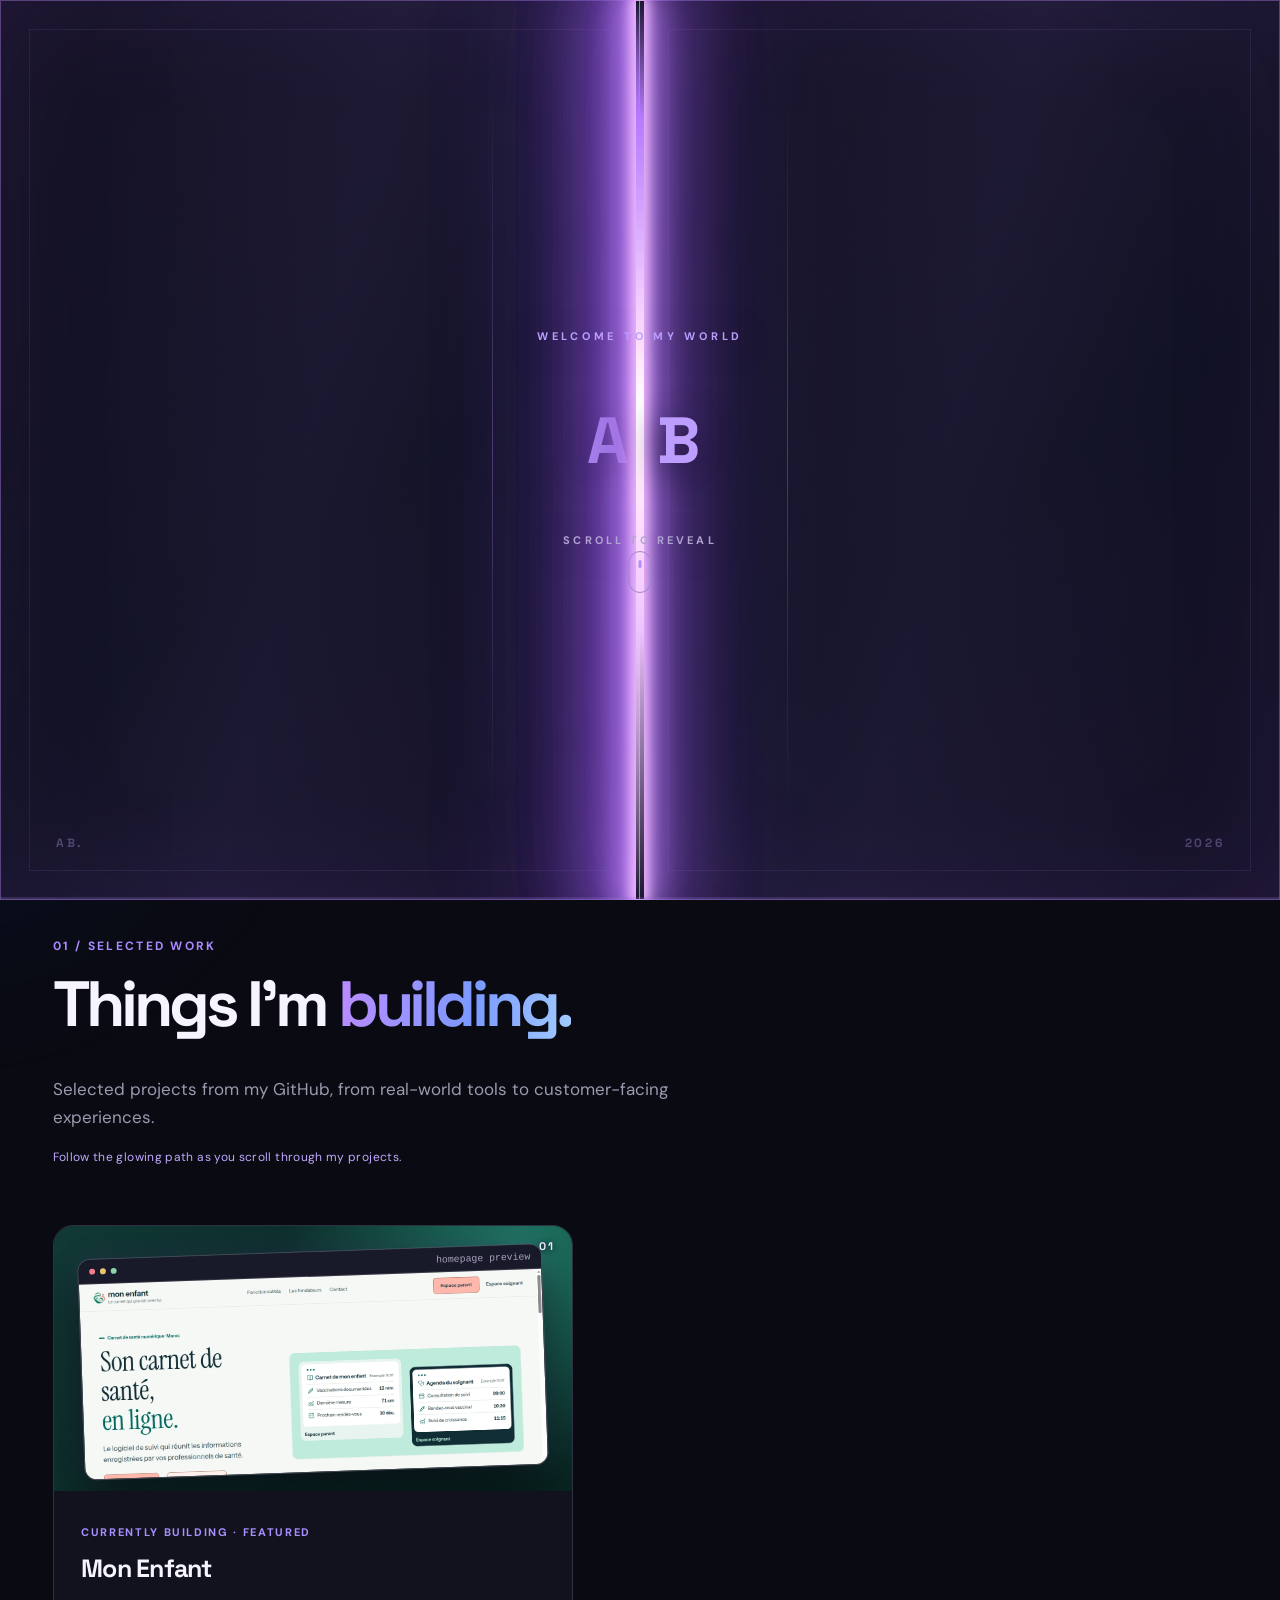
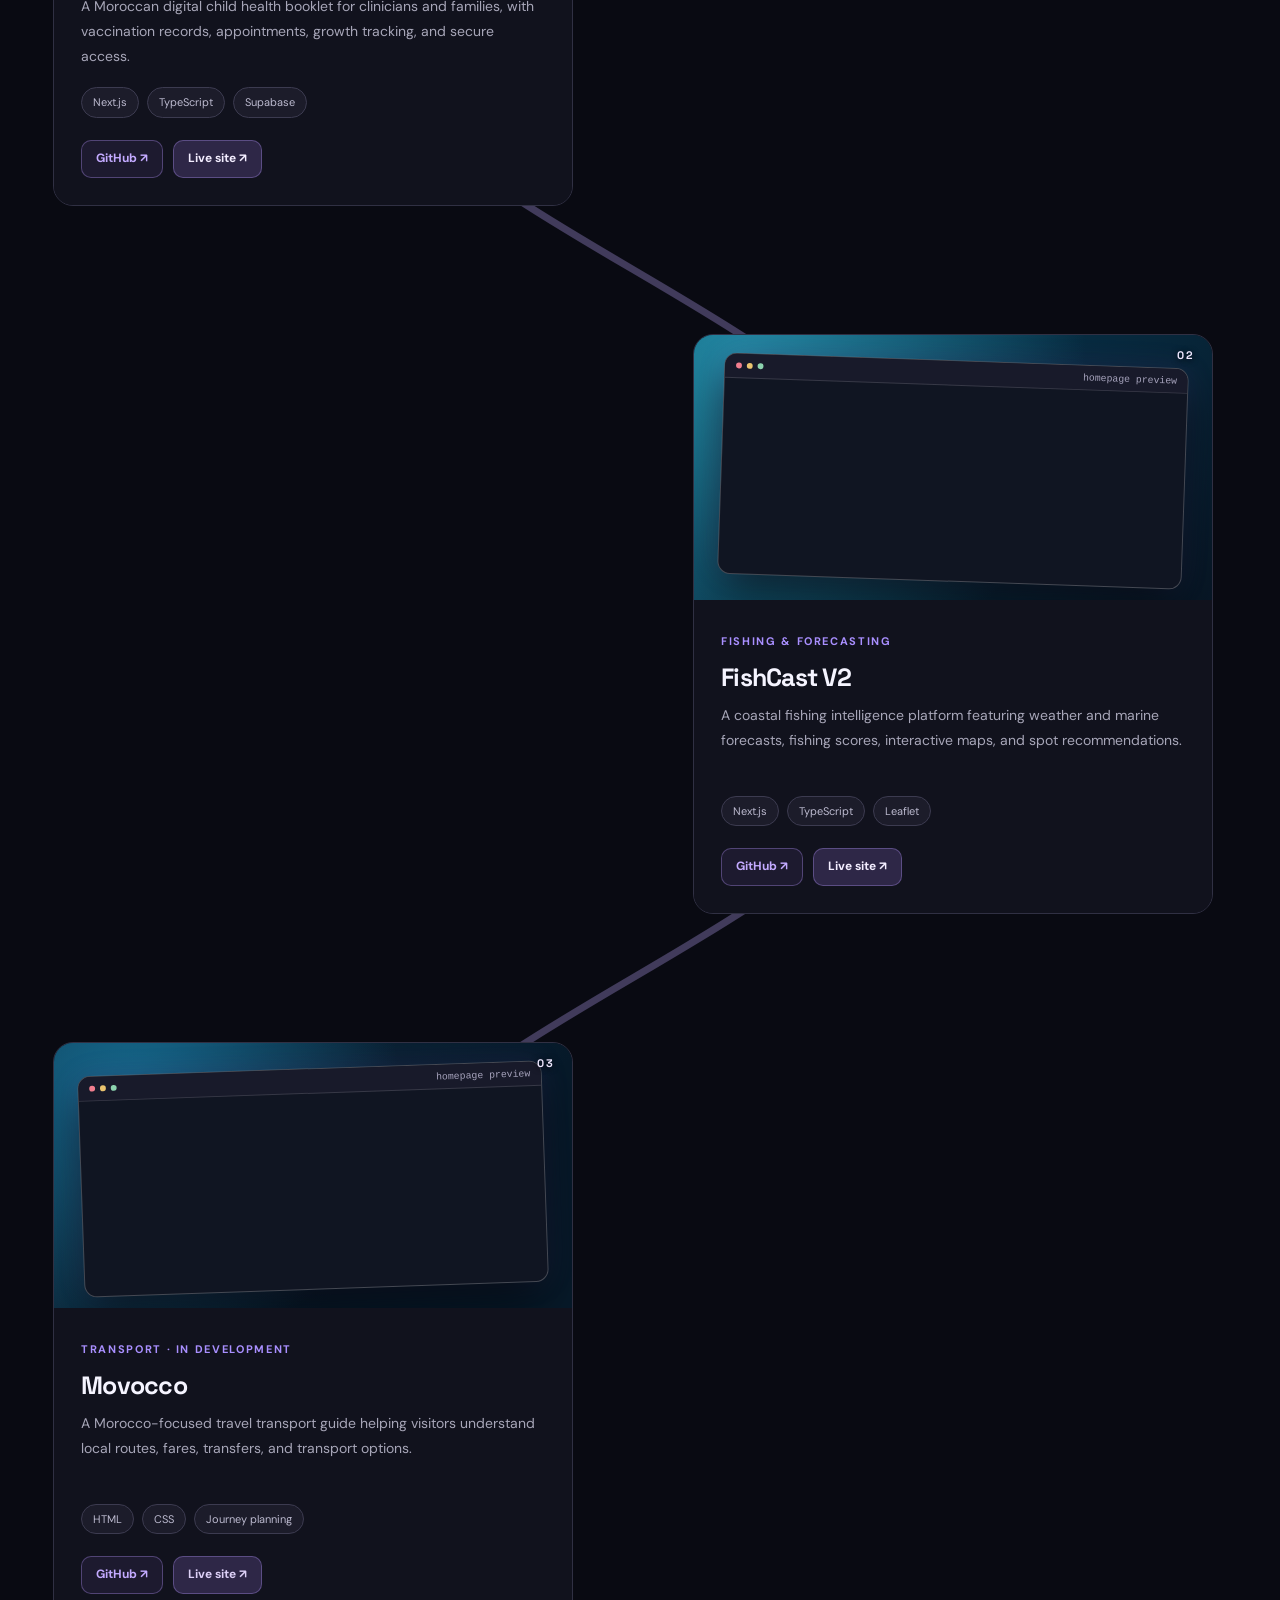
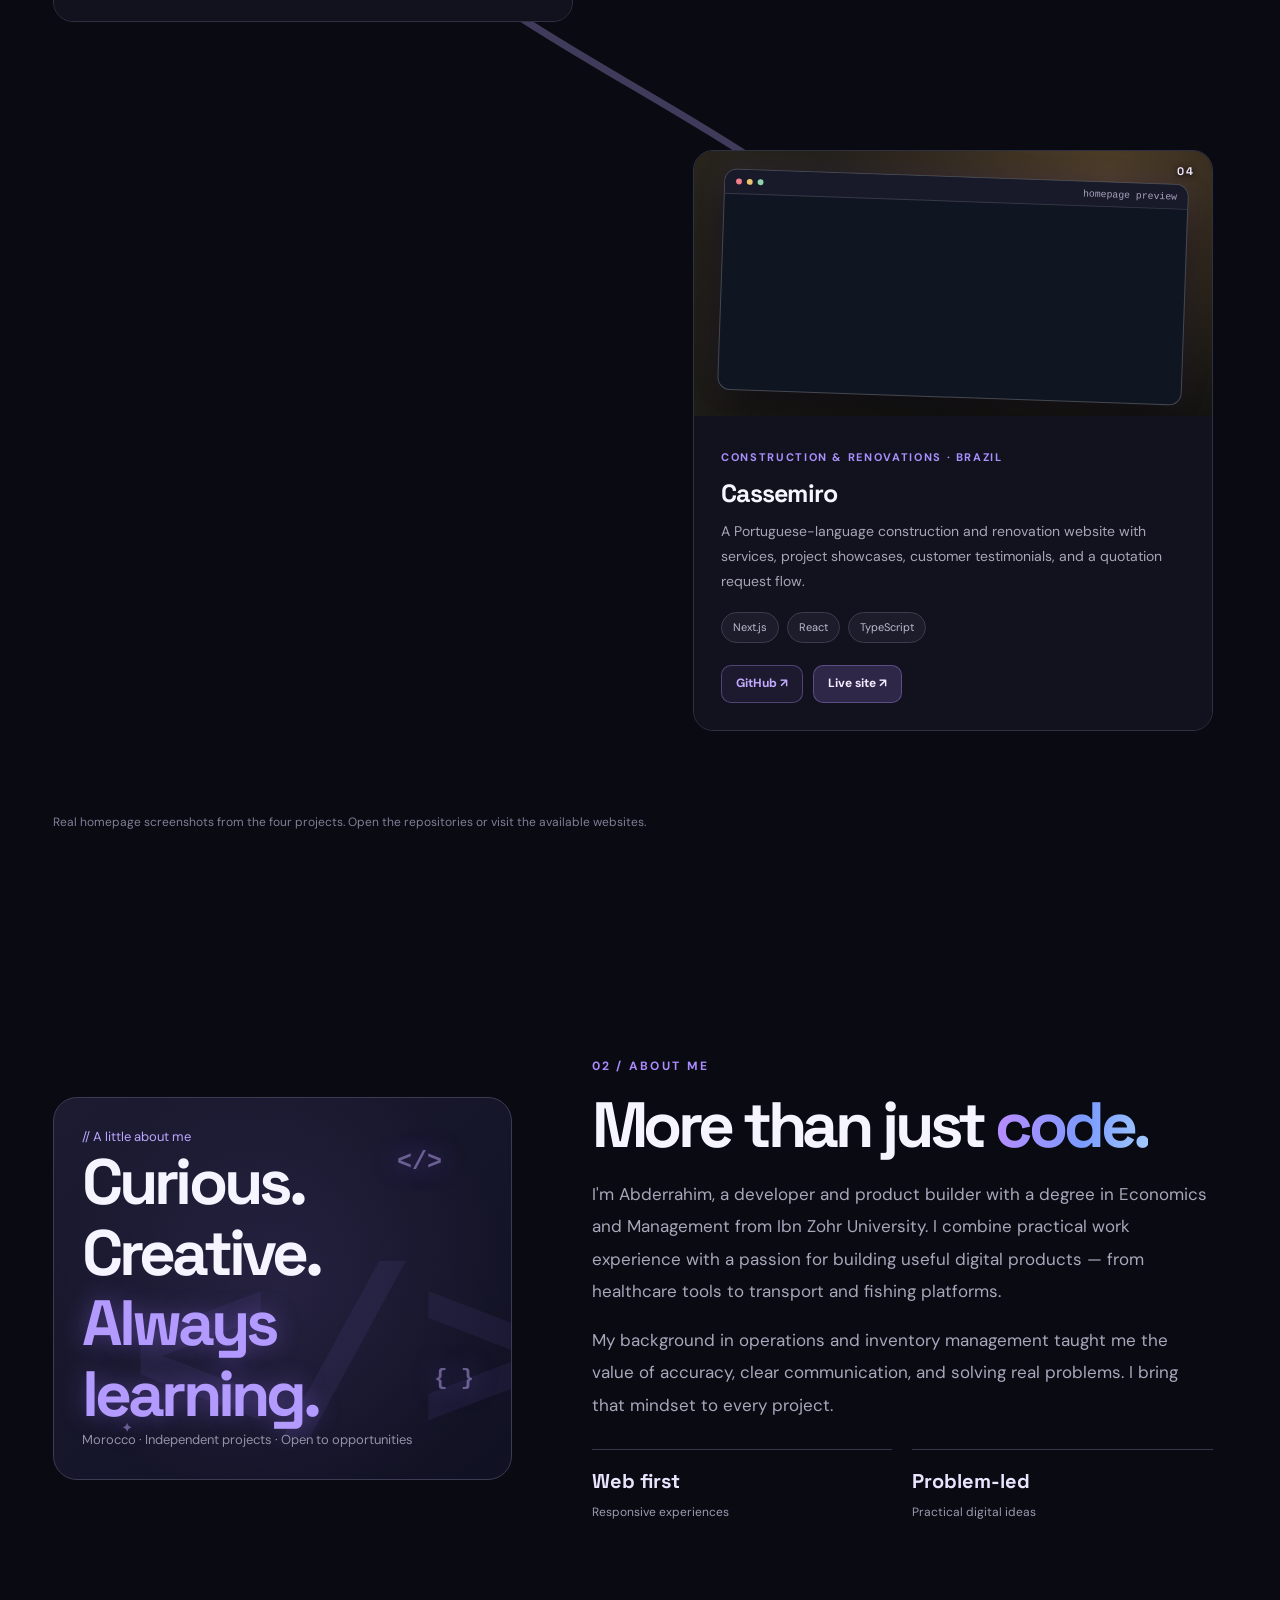
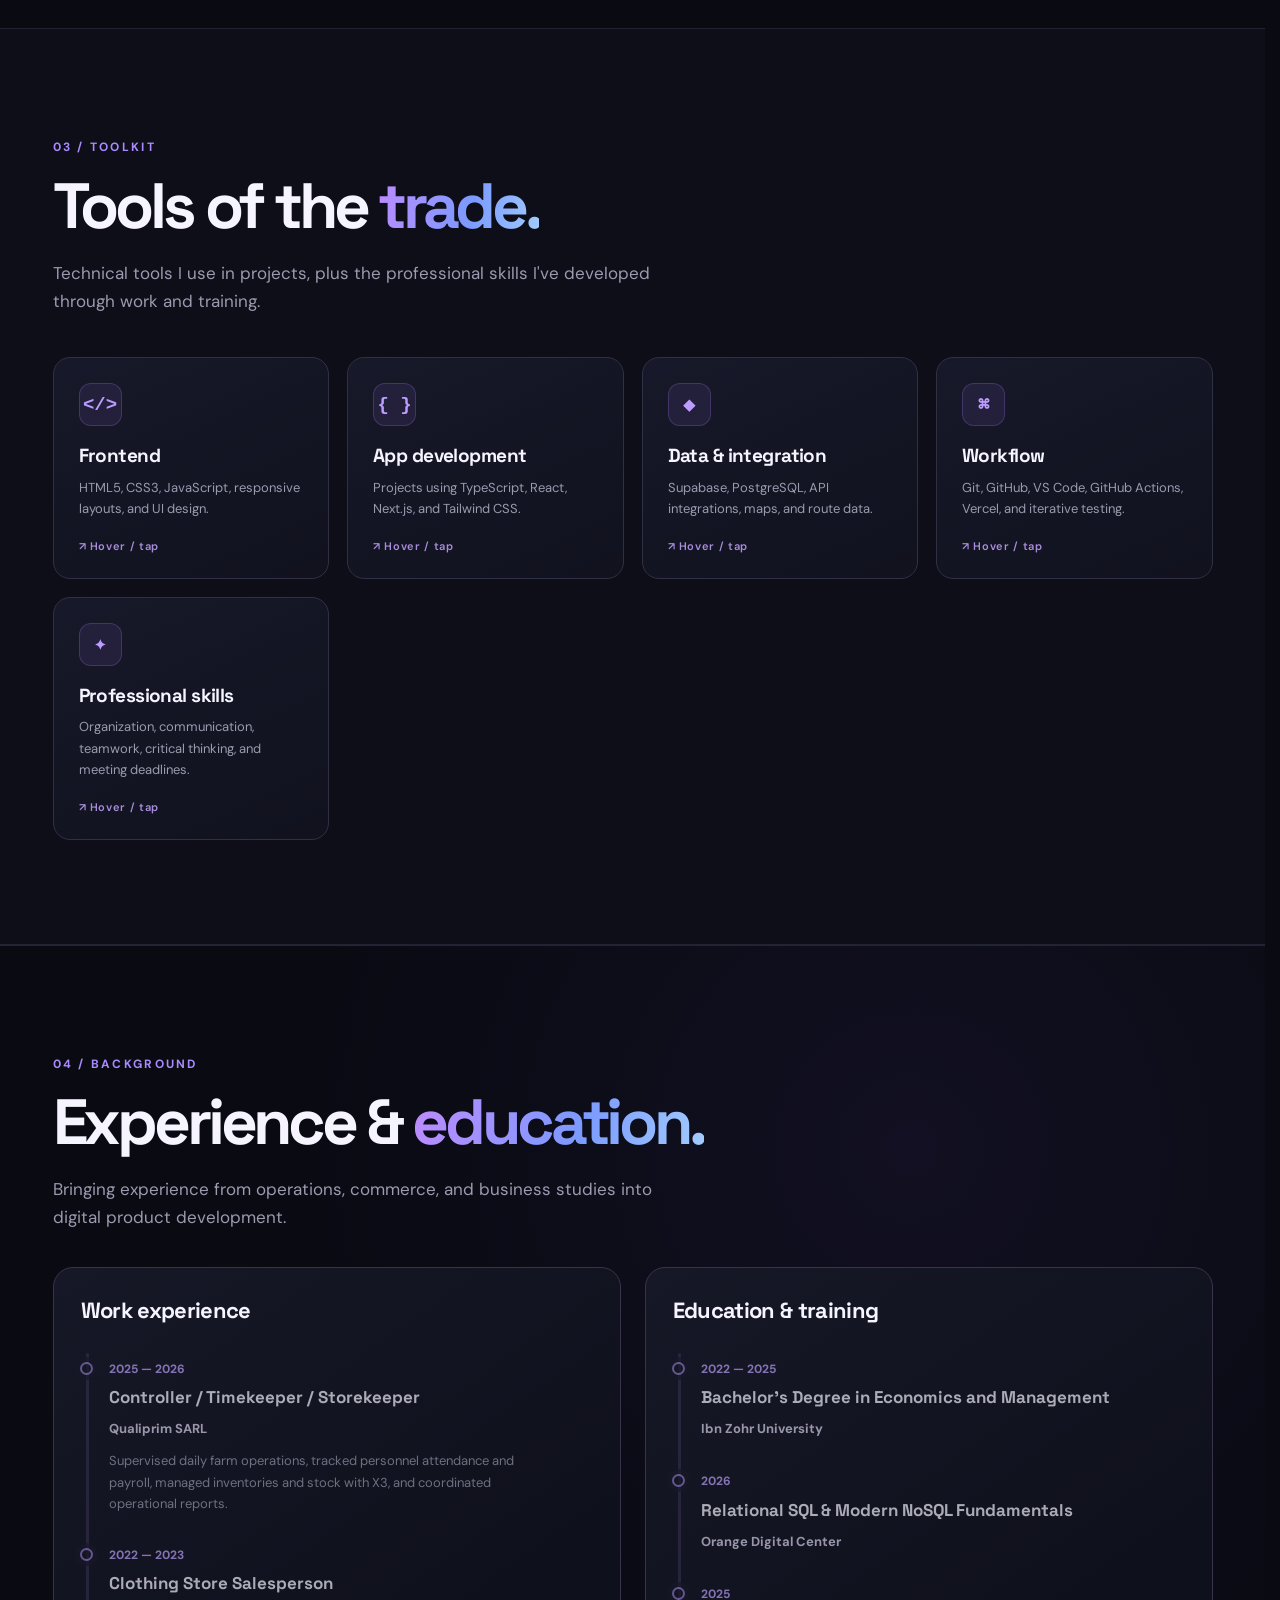
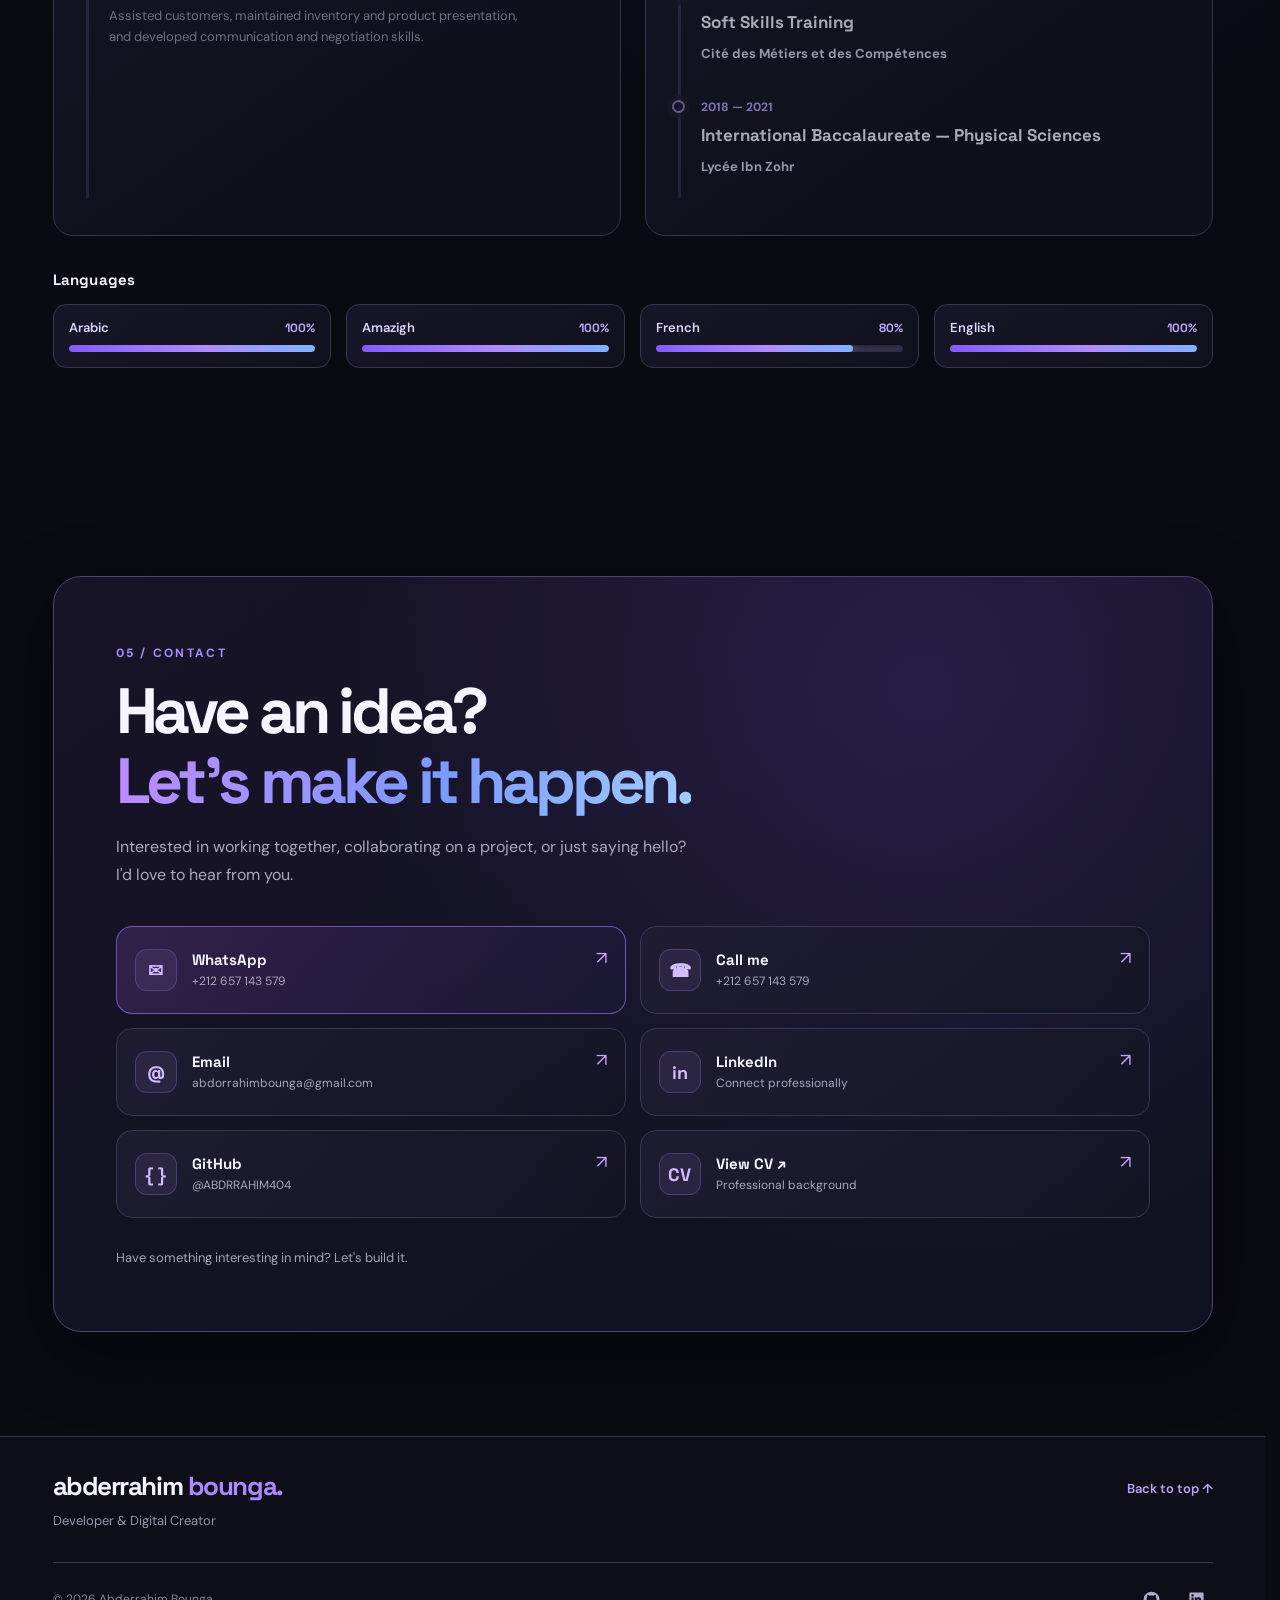
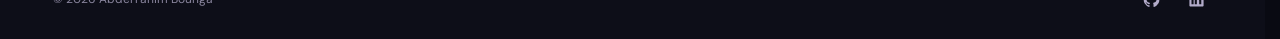
==== commit 021f9452: "fix back to top mobile problem again" ====
--- a/index.html
+++ b/index.html
@@ -10,7 +10,7 @@
 <link href="https://fonts.googleapis.com" rel="preconnect"/>
 <link crossorigin="" href="https://fonts.gstatic.com" rel="preconnect"/>
 <link href="https://fonts.googleapis.com/css2?family=DM+Sans:wght@400;500;600;700&amp;family=Space+Grotesk:wght@400;500;600;700&amp;display=swap" rel="stylesheet"/>
-<link href="css/style.css?v=mobile-layout-2" rel="stylesheet"/>
+<link href="css/style.css?v=mobile-width-3" rel="stylesheet"/>
 </head>
 <body><div aria-label="Portfolio introduction" class="opening-curtain" id="openingCurtain">
 <div aria-hidden="true" class="curtain-wing wing-left">
@@ -27,7 +27,7 @@
 <div aria-hidden="true" class="curtain-progress-track"><span class="curtain-progress-bar"></span></div>
 </div>
 <div aria-hidden="true" class="noise"></div>
-<div aria-hidden="true" class="ambient one"></div><div aria-hidden="true" class="ambient two"></div>
+<div aria-hidden="true" class="ambient-field"><div class="ambient one"></div><div class="ambient two"></div></div>
 <div id="portfolioSite"><header class="site-header header-polished" id="top"><div class="container header-inner">
 <a aria-label="Abderrahim Bounga — Home" class="logo" href="#top">abderrahim <span class="brand-surname">bounga</span><span class="brand-dot">.</span></a>
 <button aria-controls="mainNav" aria-expanded="false" aria-label="Open navigation" class="menu-button" id="menuButton" type="button"><span aria-hidden="true" class="menu-icon"></span></button>
--- a/css/style.css
+++ b/css/style.css
@@ -709,3 +709,22 @@
     min-height: 100%;
   }
 }
+
+
+/* Responsive layout-width fix: clip atmospheric glows without enlarging the mobile layout viewport.
+   The original right:-260px decorative glow was making visualViewport wider
+   than the document's 393px content on Android browsers. */
+.ambient-field {
+  position: absolute;
+  inset: 0 0 auto;
+  width: 100%;
+  height: 1100px;
+  overflow: clip;
+  pointer-events: none;
+  z-index: 0;
+}
+.ambient-field .ambient { position: absolute; }
+@media (max-width: 640px) {
+  html, body { width: 100%; max-width: 100%; }
+  #portfolioSite { width: 100%; min-width: 0; }
+}
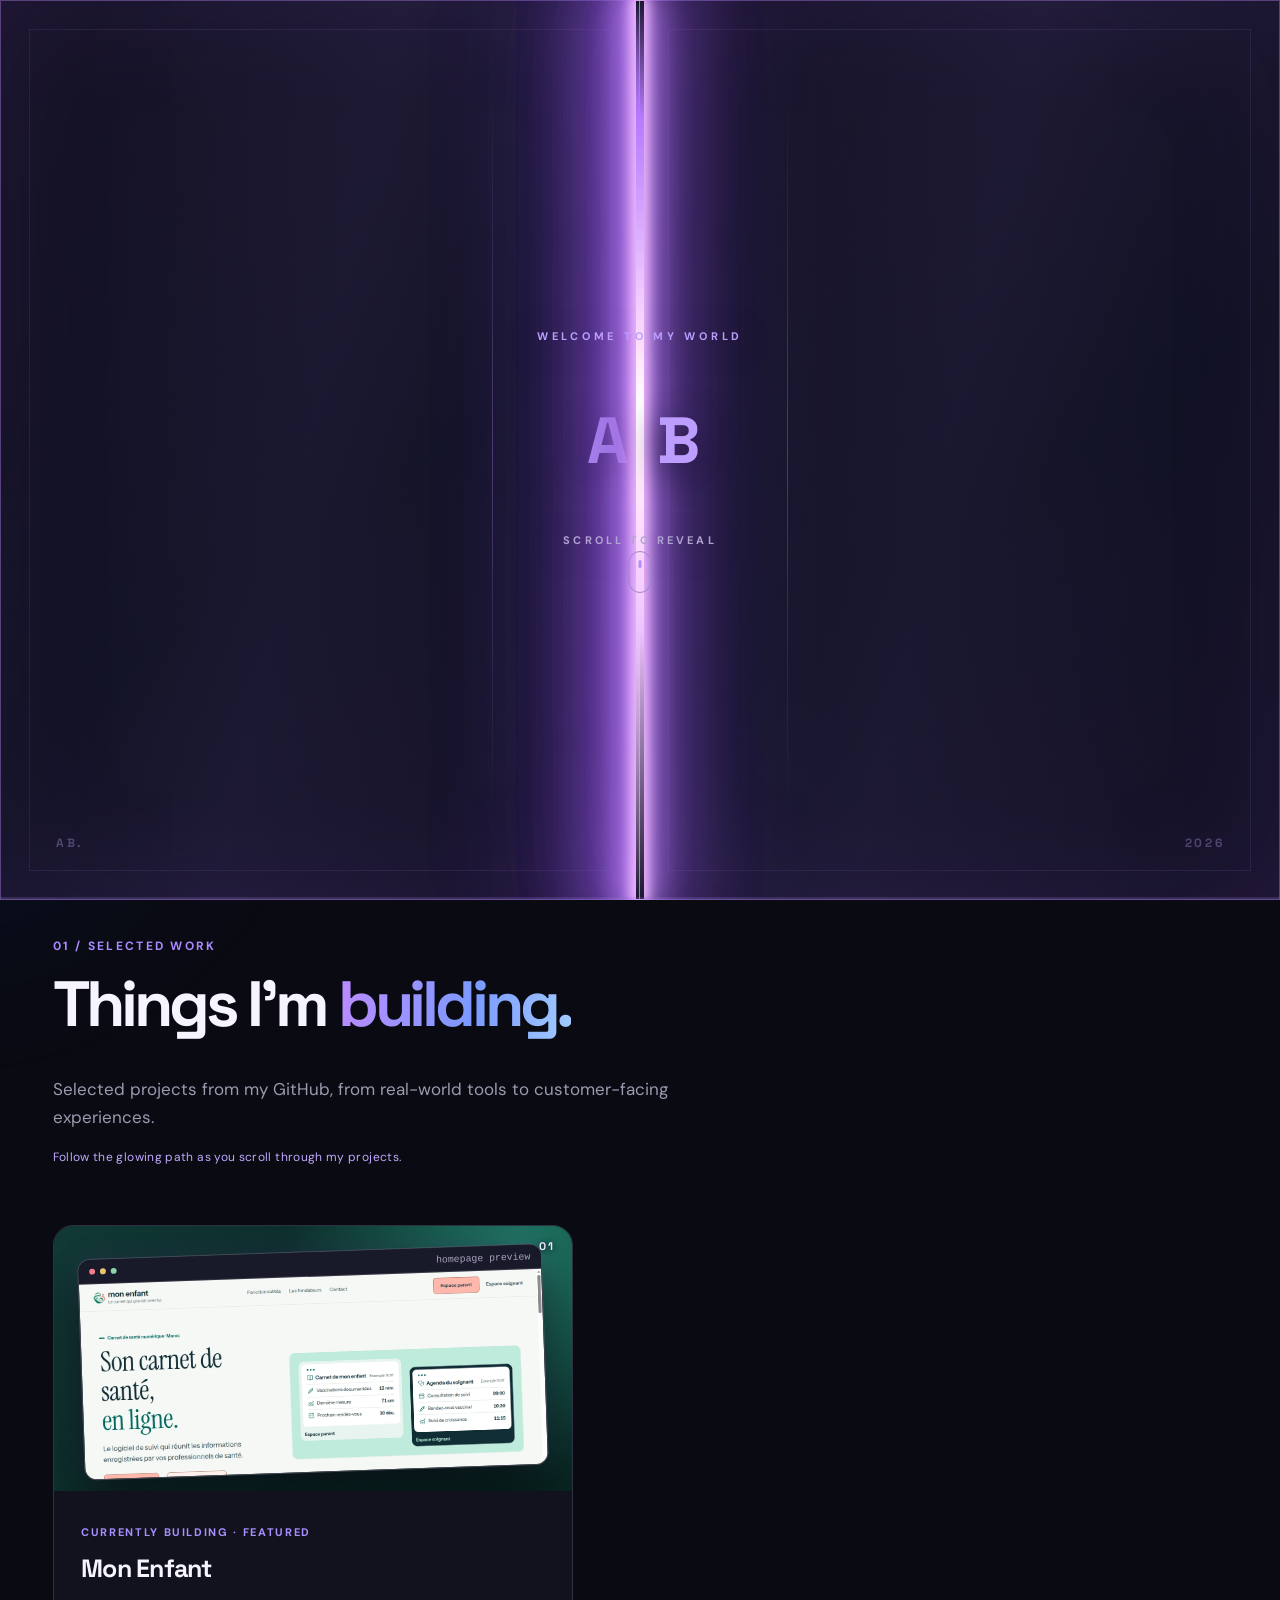
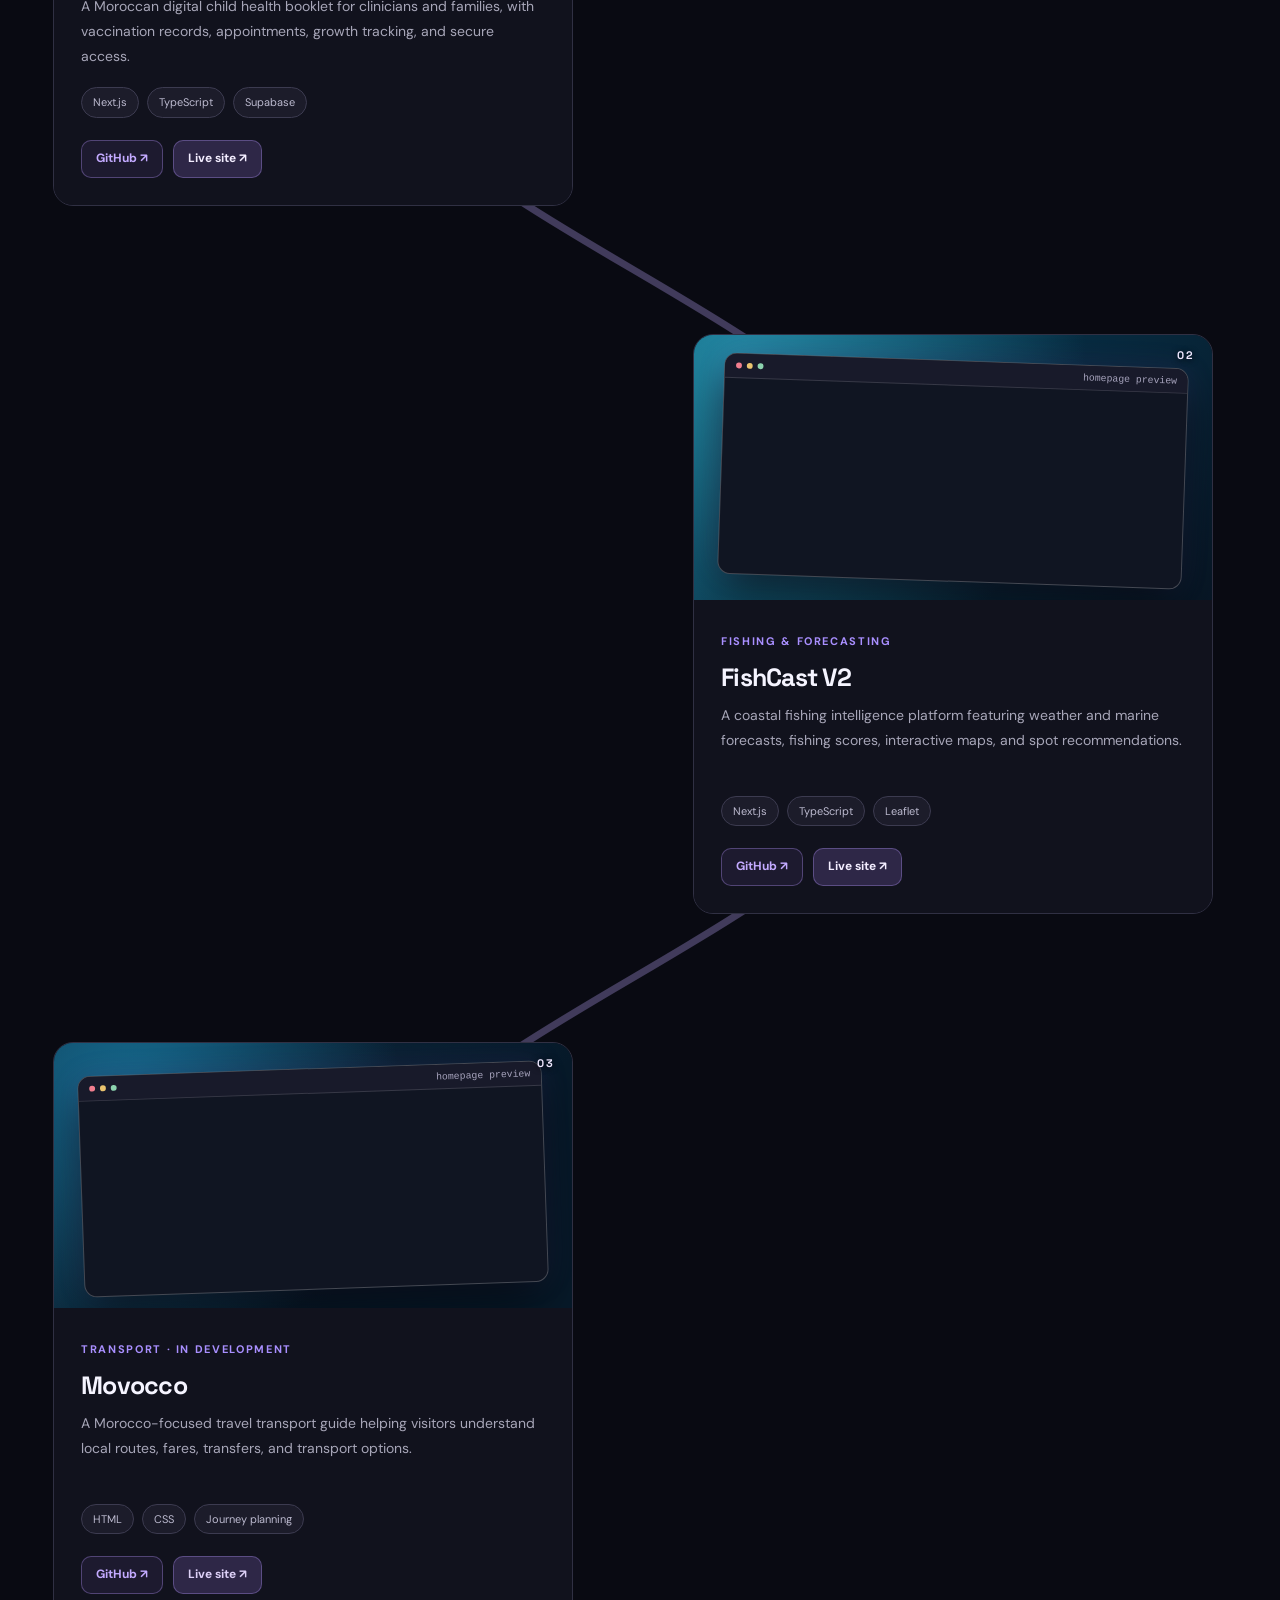
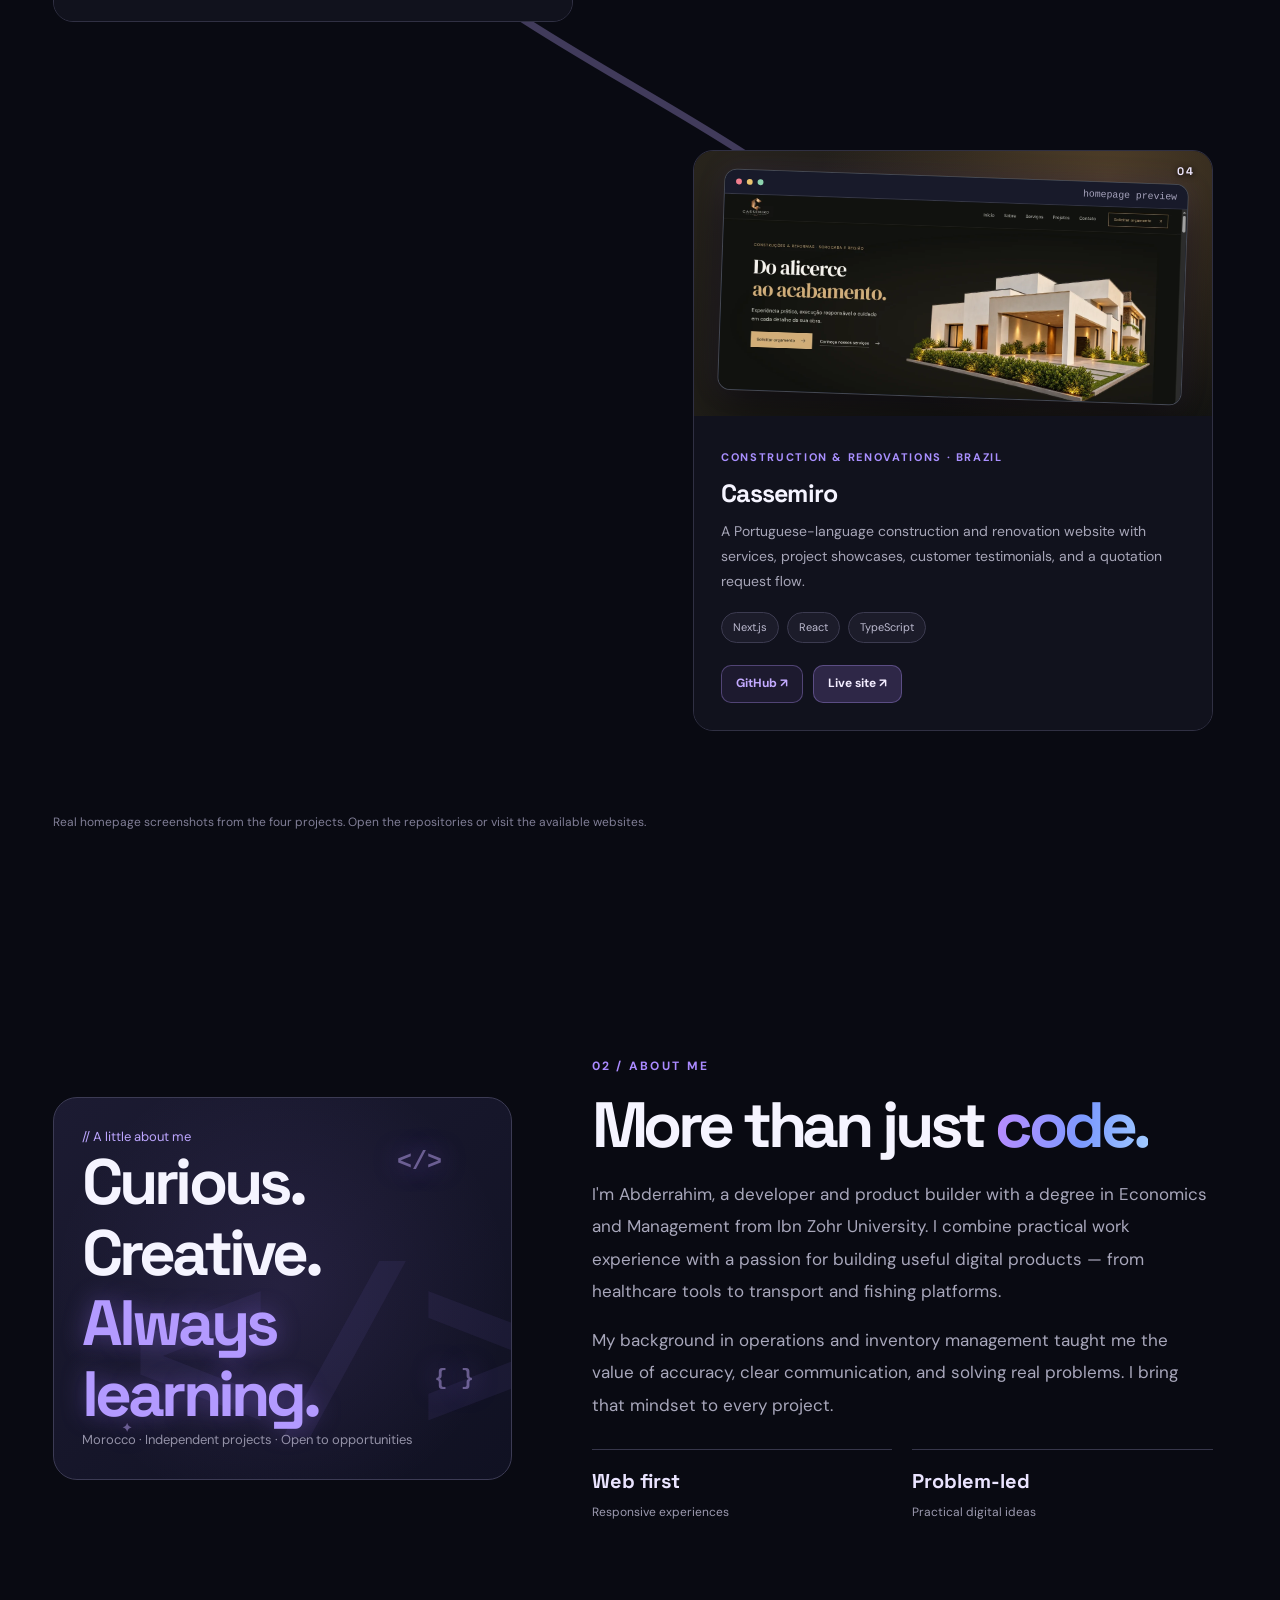
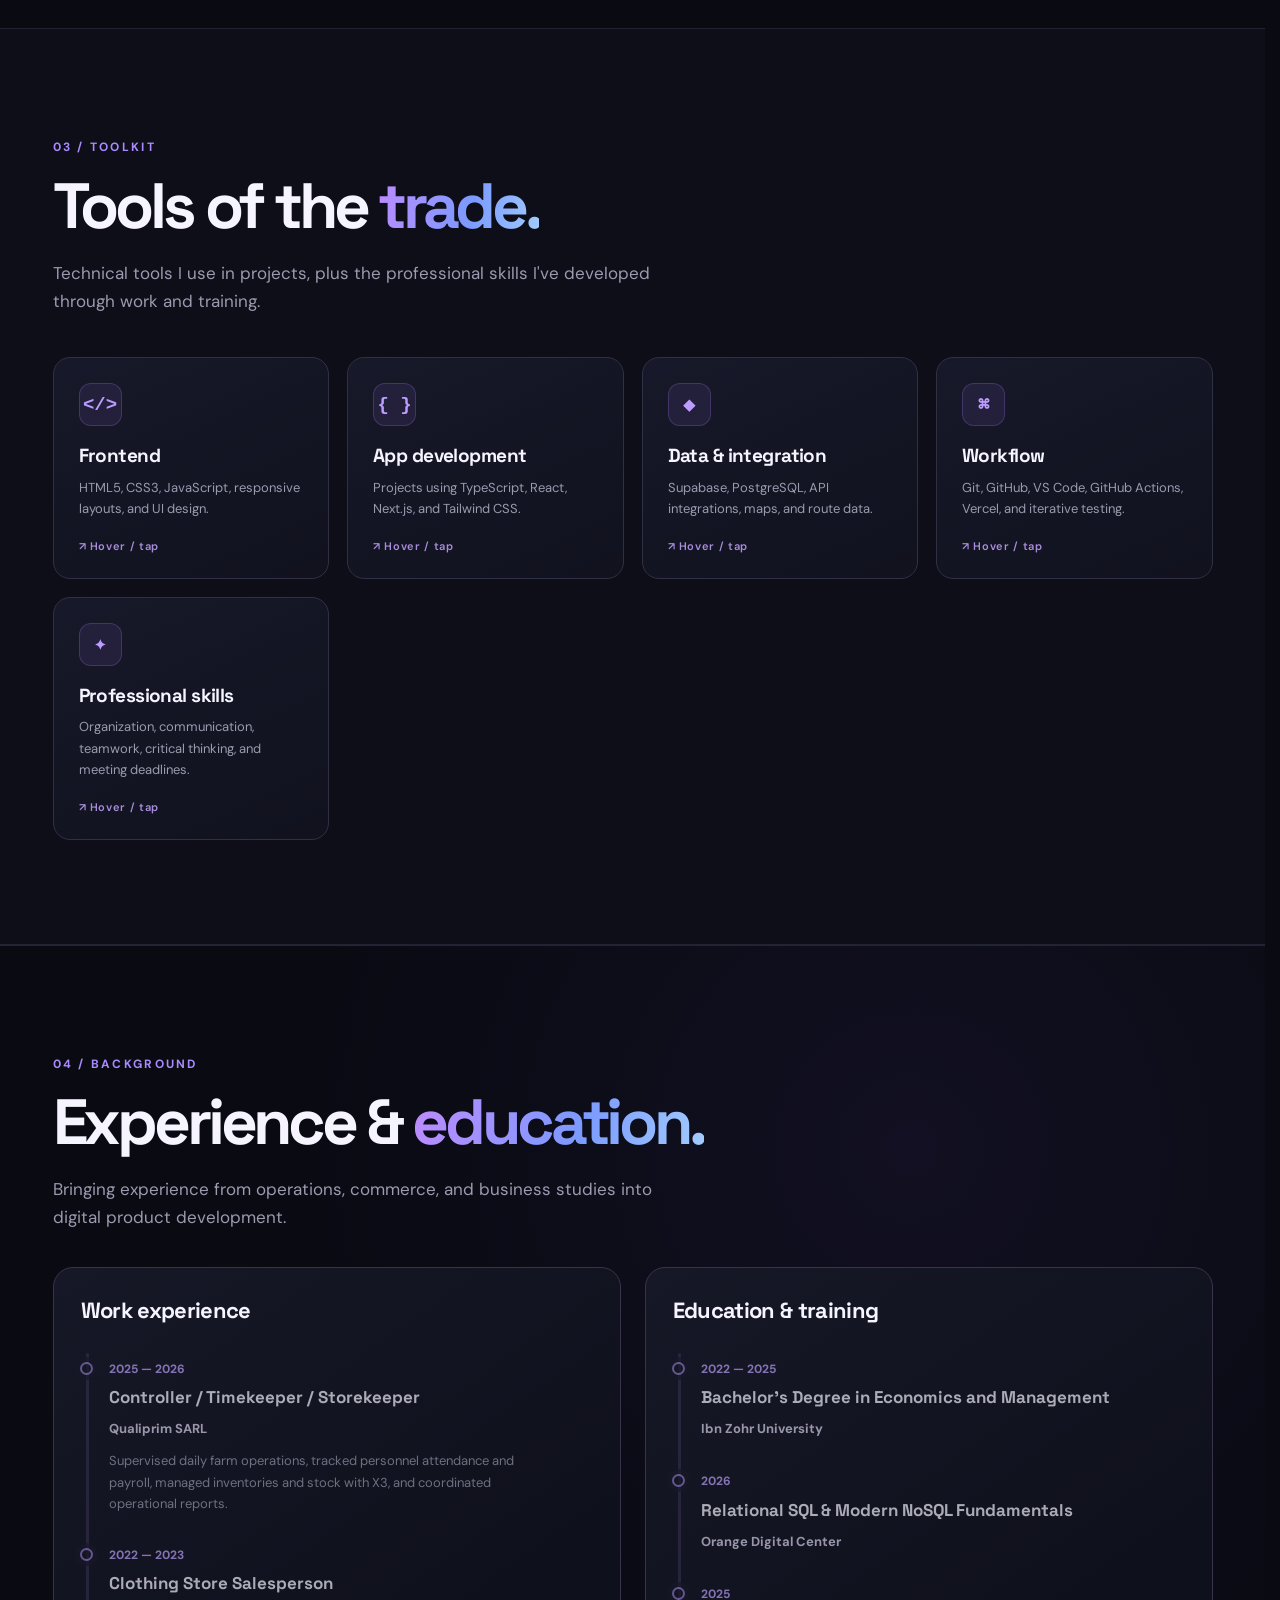
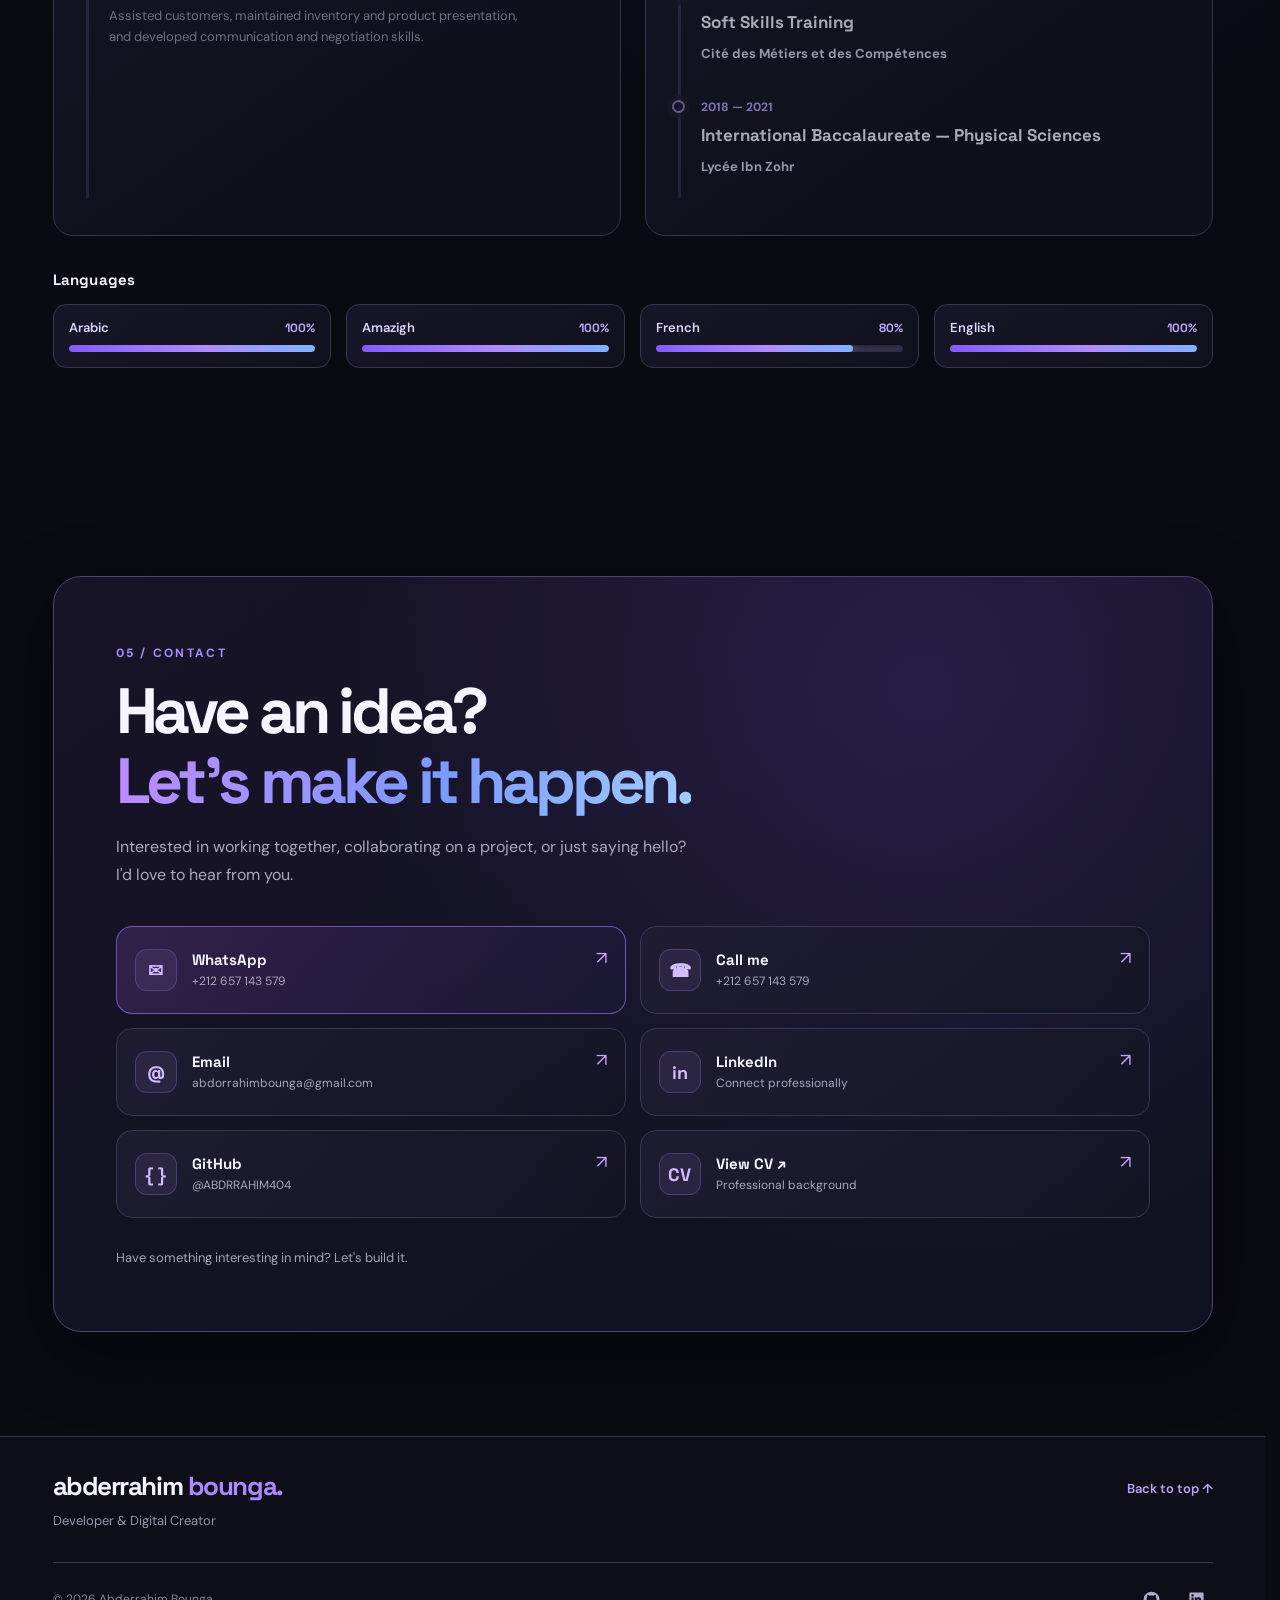
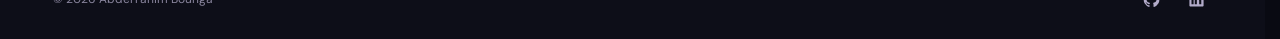
==== commit 67886175: "fixed linkedin not working" ====
--- a/index.html
+++ b/index.html
@@ -54,7 +54,7 @@
 <h1 data-i18n="t6" id="hero-title">Building digital<br/><span class="gradient-text">ideas into reality.</span></h1>
 <p class="intro" data-i18n="t7">Hey, I'm <strong class="intro-name">Abderrahim</strong> — a developer who enjoys turning ambitious ideas into useful, thoughtful web experiences.</p>
 <div class="actions"><a class="btn primary" data-i18n="t8" href="#projects">Explore my work <span aria-hidden="true">↗</span></a><a class="btn secondary" data-i18n="t9" href="#contact">Get in touch <span aria-hidden="true">↗</span></a><a class="btn secondary" data-i18n="t10" href="assets/Abderrahim_Bounga_CV.html" rel="noopener noreferrer" target="_blank">View my CV ↗</a></div>
-<div class="socials"><a data-i18n="t11" href="https://github.com/ABDRRAHIM404" rel="noopener noreferrer" target="_blank">GitHub ↗</a><span class="sep">/</span><a href="https://www.linkedin.com/in/abderrahim-bounga" rel="noopener noreferrer" target="_blank">LinkedIn ↗</a><span class="sep">/</span><a data-i18n="t12" href="#projects">Projects</a><span class="sep">/</span><a data-i18n="t13" href="#about">About me</a></div>
+<div class="socials"><a data-i18n="t11" href="https://github.com/ABDRRAHIM404" rel="noopener noreferrer" target="_blank">GitHub ↗</a><span class="sep">/</span><a href="https://www.linkedin.com/in/abderrahim-bounga-160284400" rel="noopener noreferrer" target="_blank">LinkedIn ↗</a><span class="sep">/</span><a data-i18n="t12" href="#projects">Projects</a><span class="sep">/</span><a data-i18n="t13" href="#about">About me</a></div>
 </div></div><div aria-label="Portrait photo of Abderrahim" class="hero-art reveal"><div class="hero-art-inner"><div aria-hidden="true" class="portrait-orbit orbit-one" data-parallax-depth="10"></div><div aria-hidden="true" class="portrait-orbit orbit-two" data-parallax-depth="16"></div><div class="portrait-shell" data-parallax-depth="14"><div class="portrait-glow"></div><img alt="Portrait of Abderrahim" class="portrait-image" decoding="async" fetchpriority="high" height="1350" loading="eager" onerror="this.onerror=null;this.src='assets/avatar-placeholder.svg'" src="assets/profile.webp" width="1050"/><div aria-hidden="true" class="portrait-tint"></div><div class="portrait-caption" data-i18n="t14"><span class="caption-pulse"></span> Building thoughtful web experiences</div></div><div class="portrait-chip" data-i18n="t15" data-parallax-depth="24">✦ Design + Development</div><div class="portrait-chip chip-bottom" data-i18n="t16" data-parallax-depth="20">&lt;/&gt; Always creating</div></div></div><div class="scroll-note" data-i18n="t17">Scroll to explore</div></section></div>
 <section class="section projects" id="projects"><div class="container"><div class="reveal"><span class="section-label" data-i18n="t18">01 / Selected work</span><div class="section-header"><h2 data-i18n="t19">Things I'm <span class="gradient-text">building.</span></h2></div><p class="section-intro" data-i18n="t20">Selected projects from my GitHub, from real-world tools to customer-facing experiences.</p><p class="journey-hint" data-i18n="journeyHint">Follow the glowing path as you scroll through my projects.</p></div>
 <div class="project-journey" id="projectJourney"><svg aria-hidden="true" class="project-path" preserveaspectratio="none"><path class="path-track" fill="none"></path><path class="path-progress" fill="none"></path></svg><article class="project-card reveal journey-card journey-left" data-project-index="0"><span aria-hidden="true" class="project-cursor-glow"></span><span aria-hidden="true" class="journey-node"></span><span aria-hidden="true" class="journey-number">01</span><div aria-label="Homepage screenshot of Mon Enfant" class="project-visual preview-frame health" role="img"><div class="project-screenshot-window"><div aria-hidden="true" class="project-screenshot-chrome"><i></i><i></i><i></i><span>homepage preview</span></div><img alt="Mon Enfant homepage preview" class="project-screenshot" decoding="async" height="649" loading="lazy" src="assets/projects/mon-enfant.webp" width="1356"/></div></div><div class="project-body"><span class="project-type" data-i18n="t33">Currently building · Featured</span><h3>Mon Enfant</h3><p data-i18n="t37">A Moroccan digital child health booklet for clinicians and families, with vaccination records, appointments, growth tracking, and secure access.</p><div class="tags"><span class="tag">Next.js</span><span class="tag">TypeScript</span><span class="tag">Supabase</span></div><div class="project-foot"><a aria-label="View code for Mon Enfant (new tab)" class="project-action project-action-code" data-i18n="t41" href="https://github.com/ABDRRAHIM404/mon-enfant" rel="noopener noreferrer" target="_blank">GitHub ↗</a><a aria-label="Open live demo of Mon Enfant (new tab)" class="project-action project-action-live" data-i18n="t42" href="https://mon-enfant.vercel.app" rel="noopener noreferrer" target="_blank">Live site ↗</a></div></div></article><article class="project-card reveal journey-card journey-right" data-project-index="1"><span aria-hidden="true" class="project-cursor-glow"></span><span aria-hidden="true" class="journey-node"></span><span aria-hidden="true" class="journey-number">02</span><div aria-label="Homepage screenshot of FishCast V2" class="project-visual preview-frame fish" role="img"><div class="project-screenshot-window"><div aria-hidden="true" class="project-screenshot-chrome"><i></i><i></i><i></i><span>homepage preview</span></div><img alt="FishCast V2 homepage preview" class="project-screenshot" decoding="async" height="649" loading="lazy" src="assets/projects/fishcast.webp" width="1356"/></div></div><div class="project-body"><span class="project-type" data-i18n="t34">Fishing &amp; forecasting</span><h3>FishCast V2</h3><p data-i18n="t38">A coastal fishing intelligence platform featuring weather and marine forecasts, fishing scores, interactive maps, and spot recommendations.</p><div class="tags"><span class="tag">Next.js</span><span class="tag">TypeScript</span><span class="tag">Leaflet</span></div><div class="project-foot"><a aria-label="View code for FishCast V2 (new tab)" class="project-action project-action-code" data-i18n="t43" href="https://github.com/ABDRRAHIM404/fishcastv2" rel="noopener noreferrer" target="_blank">GitHub ↗</a><a aria-label="Open live demo of FishCast V2 (new tab)" class="project-action project-action-live" data-i18n="t44" href="https://fishcastv2.vercel.app" rel="noopener noreferrer" target="_blank">Live site ↗</a></div></div></article><article class="project-card reveal journey-card journey-left" data-project-index="2"><span aria-hidden="true" class="project-cursor-glow"></span><span aria-hidden="true" class="journey-node"></span><span aria-hidden="true" class="journey-number">03</span><div aria-label="Homepage screenshot of Movocco" class="project-visual preview-frame transit" role="img"><div class="project-screenshot-window"><div aria-hidden="true" class="project-screenshot-chrome"><i></i><i></i><i></i><span>homepage preview</span></div><img alt="Movocco homepage preview" class="project-screenshot" decoding="async" height="649" loading="lazy" src="assets/projects/movocco.webp" width="1356"/></div></div><div class="project-body"><span class="project-type" data-i18n="t35">Transport · In development</span><h3>Movocco</h3><p data-i18n="t39">A Morocco-focused travel transport guide helping visitors understand local routes, fares, transfers, and transport options.</p><div class="tags"><span class="tag">HTML</span><span class="tag">CSS</span><span class="tag">Journey planning</span></div><div class="project-foot"><a aria-label="View code for Movocco (new tab)" class="project-action project-action-code" data-i18n="t45" href="https://github.com/ABDRRAHIM404/movocco" rel="noopener noreferrer" target="_blank">GitHub ↗</a><button aria-label="Movocco live site is not available yet" class="project-action project-action-live project-action-placeholder" data-i18n="t46" title="Live site not published yet" type="button">Live site ↗</button></div></div></article><article class="project-card reveal journey-card journey-right" data-project-index="3"><span aria-hidden="true" class="project-cursor-glow"></span><span aria-hidden="true" class="journey-node"></span><span aria-hidden="true" class="journey-number">04</span><div aria-label="Homepage screenshot of Cassemiro" class="project-visual preview-frame cassemiro" role="img"><div class="project-screenshot-window"><div aria-hidden="true" class="project-screenshot-chrome"><i></i><i></i><i></i><span>homepage preview</span></div><img alt="Cassemiro homepage preview" class="project-screenshot" decoding="async" height="649" loading="lazy" src="assets/projects/cassemiro.webp" width="1356"/></div></div><div class="project-body"><span class="project-type" data-i18n="t36">Construction &amp; renovations · Brazil</span><h3>Cassemiro</h3><p data-i18n="t40">A Portuguese-language construction and renovation website with services, project showcases, customer testimonials, and a quotation request flow.</p><div class="tags"><span class="tag">Next.js</span><span class="tag">React</span><span class="tag">TypeScript</span></div><div class="project-foot"><a aria-label="View code for Cassemiro (new tab)" class="project-action project-action-code" data-i18n="t47" href="https://github.com/ABDRRAHIM404/cassemiro" rel="noopener noreferrer" target="_blank">GitHub ↗</a><a aria-label="Open Cassemiro website (new tab)" class="project-action project-action-live" data-i18n="t48" href="https://cassemiro-one.vercel.app/" rel="noopener noreferrer" target="_blank">Live site ↗</a></div></div></article></div><p class="project-note" data-i18n="journeyNote">Real homepage screenshots from the four projects. Open the repositories or visit the available websites.</p>
@@ -103,7 +103,7 @@
 <span aria-hidden="true" class="contact-option-icon">☎</span><span class="contact-option-copy"><strong data-i18n="contactCall">Call me</strong><small>+212 657 143 579</small></span><span aria-hidden="true" class="contact-option-arrow">↗</span></a>
 <a class="contact-option" href="mailto:abdorrahimbounga@gmail.com?subject=Hello%20Abderrahim" id="emailLink">
 <span aria-hidden="true" class="contact-option-icon">@</span><span class="contact-option-copy"><strong data-i18n="contactEmail">Email</strong><small>abdorrahimbounga@gmail.com</small></span><span aria-hidden="true" class="contact-option-arrow">↗</span></a>
-<a class="contact-option" href="https://www.linkedin.com/in/abderrahim-bounga" rel="noopener noreferrer" target="_blank">
+<a class="contact-option" href="https://www.linkedin.com/in/abderrahim-bounga-160284400" rel="noopener noreferrer" target="_blank">
 <span aria-hidden="true" class="contact-option-icon">in</span><span class="contact-option-copy"><strong>LinkedIn</strong><small data-i18n="contactLinkedIn">Connect professionally</small></span><span aria-hidden="true" class="contact-option-arrow">↗</span></a>
 <a class="contact-option" href="https://github.com/ABDRRAHIM404" rel="noopener noreferrer" target="_blank">
 <span aria-hidden="true" class="contact-option-icon">{ }</span><span class="contact-option-copy"><strong>GitHub</strong><small>@ABDRRAHIM404</small></span><span aria-hidden="true" class="contact-option-arrow">↗</span></a>
@@ -119,7 +119,7 @@
 <div class="footer-simple-brand"><a class="footer-name" href="#top">abderrahim <span>bounga.</span></a><p data-ui-en="Developer &amp; Digital Creator" data-ui-fr="Développeur &amp; créateur numérique">Developer &amp; Digital Creator</p></div>
 <a class="footer-return" data-scroll-curtain="true" data-ui-en="Back to top ↑" data-ui-fr="Retour en haut ↑" href="#top">Back to top ↑</a>
 </div>
-<div class="footer-simple-bottom"><span>© <span id="year"></span> Abderrahim Bounga</span><div class="footer-socials"><a aria-label="GitHub" href="https://github.com/ABDRRAHIM404" rel="noopener noreferrer" target="_blank" title="GitHub"><svg aria-hidden="true" fill="currentColor" viewbox="0 0 24 24"><path d="M12 .9a11.1 11.1 0 0 0-3.51 21.63c.55.1.76-.24.76-.53v-2.04c-3.1.68-3.76-1.32-3.76-1.32-.5-1.3-1.24-1.64-1.24-1.64-1.02-.7.08-.69.08-.69 1.13.08 1.73 1.16 1.73 1.16 1.01 1.73 2.66 1.23 3.31.94.1-.73.39-1.23.71-1.51-2.47-.28-5.08-1.24-5.08-5.49 0-1.21.44-2.2 1.16-2.98-.12-.28-.5-1.42.11-2.96 0 0 .95-.3 3.05 1.14a10.6 10.6 0 0 1 5.55 0c2.1-1.43 3.04-1.14 3.04-1.14.61 1.54.23 2.68.11 2.96.73.78 1.16 1.77 1.16 2.98 0 4.26-2.61 5.2-5.1 5.48.4.35.76 1.02.76 2.06V22c0 .29.2.64.77.53A11.1 11.1 0 0 0 12 .9Z"></path></svg></a><a aria-label="LinkedIn" href="https://www.linkedin.com/in/abderrahim-bounga" rel="noopener noreferrer" target="_blank" title="LinkedIn"><svg aria-hidden="true" fill="currentColor" viewbox="0 0 24 24"><path d="M20.45 2H3.55A1.55 1.55 0 0 0 2 3.55v16.9C2 21.3 2.7 22 3.55 22h16.9c.85 0 1.55-.7 1.55-1.55V3.55C22 2.7 21.3 2 20.45 2ZM7.9 18.75H4.95V9.2H7.9v9.55ZM6.43 7.9a1.71 1.71 0 1 1 0-3.42 1.71 1.71 0 0 1 0 3.42Zm12.32 10.85H15.8V14.1c0-1.1-.02-2.52-1.54-2.52-1.54 0-1.77 1.2-1.77 2.44v4.73H9.54V9.2h2.83v1.3h.04c.39-.75 1.36-1.55 2.8-1.55 3 0 3.54 1.97 3.54 4.52v5.28Z"></path></svg></a></div></div>
+<div class="footer-simple-bottom"><span>© <span id="year"></span> Abderrahim Bounga</span><div class="footer-socials"><a aria-label="GitHub" href="https://github.com/ABDRRAHIM404" rel="noopener noreferrer" target="_blank" title="GitHub"><svg aria-hidden="true" fill="currentColor" viewbox="0 0 24 24"><path d="M12 .9a11.1 11.1 0 0 0-3.51 21.63c.55.1.76-.24.76-.53v-2.04c-3.1.68-3.76-1.32-3.76-1.32-.5-1.3-1.24-1.64-1.24-1.64-1.02-.7.08-.69.08-.69 1.13.08 1.73 1.16 1.73 1.16 1.01 1.73 2.66 1.23 3.31.94.1-.73.39-1.23.71-1.51-2.47-.28-5.08-1.24-5.08-5.49 0-1.21.44-2.2 1.16-2.98-.12-.28-.5-1.42.11-2.96 0 0 .95-.3 3.05 1.14a10.6 10.6 0 0 1 5.55 0c2.1-1.43 3.04-1.14 3.04-1.14.61 1.54.23 2.68.11 2.96.73.78 1.16 1.77 1.16 2.98 0 4.26-2.61 5.2-5.1 5.48.4.35.76 1.02.76 2.06V22c0 .29.2.64.77.53A11.1 11.1 0 0 0 12 .9Z"></path></svg></a><a aria-label="LinkedIn" href="https://www.linkedin.com/in/abderrahim-bounga-160284400" rel="noopener noreferrer" target="_blank" title="LinkedIn"><svg aria-hidden="true" fill="currentColor" viewbox="0 0 24 24"><path d="M20.45 2H3.55A1.55 1.55 0 0 0 2 3.55v16.9C2 21.3 2.7 22 3.55 22h16.9c.85 0 1.55-.7 1.55-1.55V3.55C22 2.7 21.3 2 20.45 2ZM7.9 18.75H4.95V9.2H7.9v9.55ZM6.43 7.9a1.71 1.71 0 1 1 0-3.42 1.71 1.71 0 0 1 0 3.42Zm12.32 10.85H15.8V14.1c0-1.1-.02-2.52-1.54-2.52-1.54 0-1.77 1.2-1.77 2.44v4.73H9.54V9.2h2.83v1.3h.04c.39-.75 1.36-1.55 2.8-1.55 3 0 3.54 1.97 3.54 4.52v5.28Z"></path></svg></a></div></div>
 </div></footer></div><script defer="" src="js/translations.js"></script><script defer="" src="js/main.js"></script><script defer="" src="js/skills.js"></script>
 <script defer="True" src="js/curtain.js?v=mobile-layout-2"></script><div aria-hidden="true" aria-label="Skill preview" aria-modal="false" class="skill-preview" id="skillPreview" role="dialog">
 <div class="skill-preview-header"><div aria-hidden="true" class="skill-preview-dots"><i></i><i></i><i></i></div><span class="skill-preview-filename" id="skillFilename">index.html</span><button aria-label="Close skill preview" class="skill-preview-close" id="skillPreviewClose" type="button">×</button></div>
